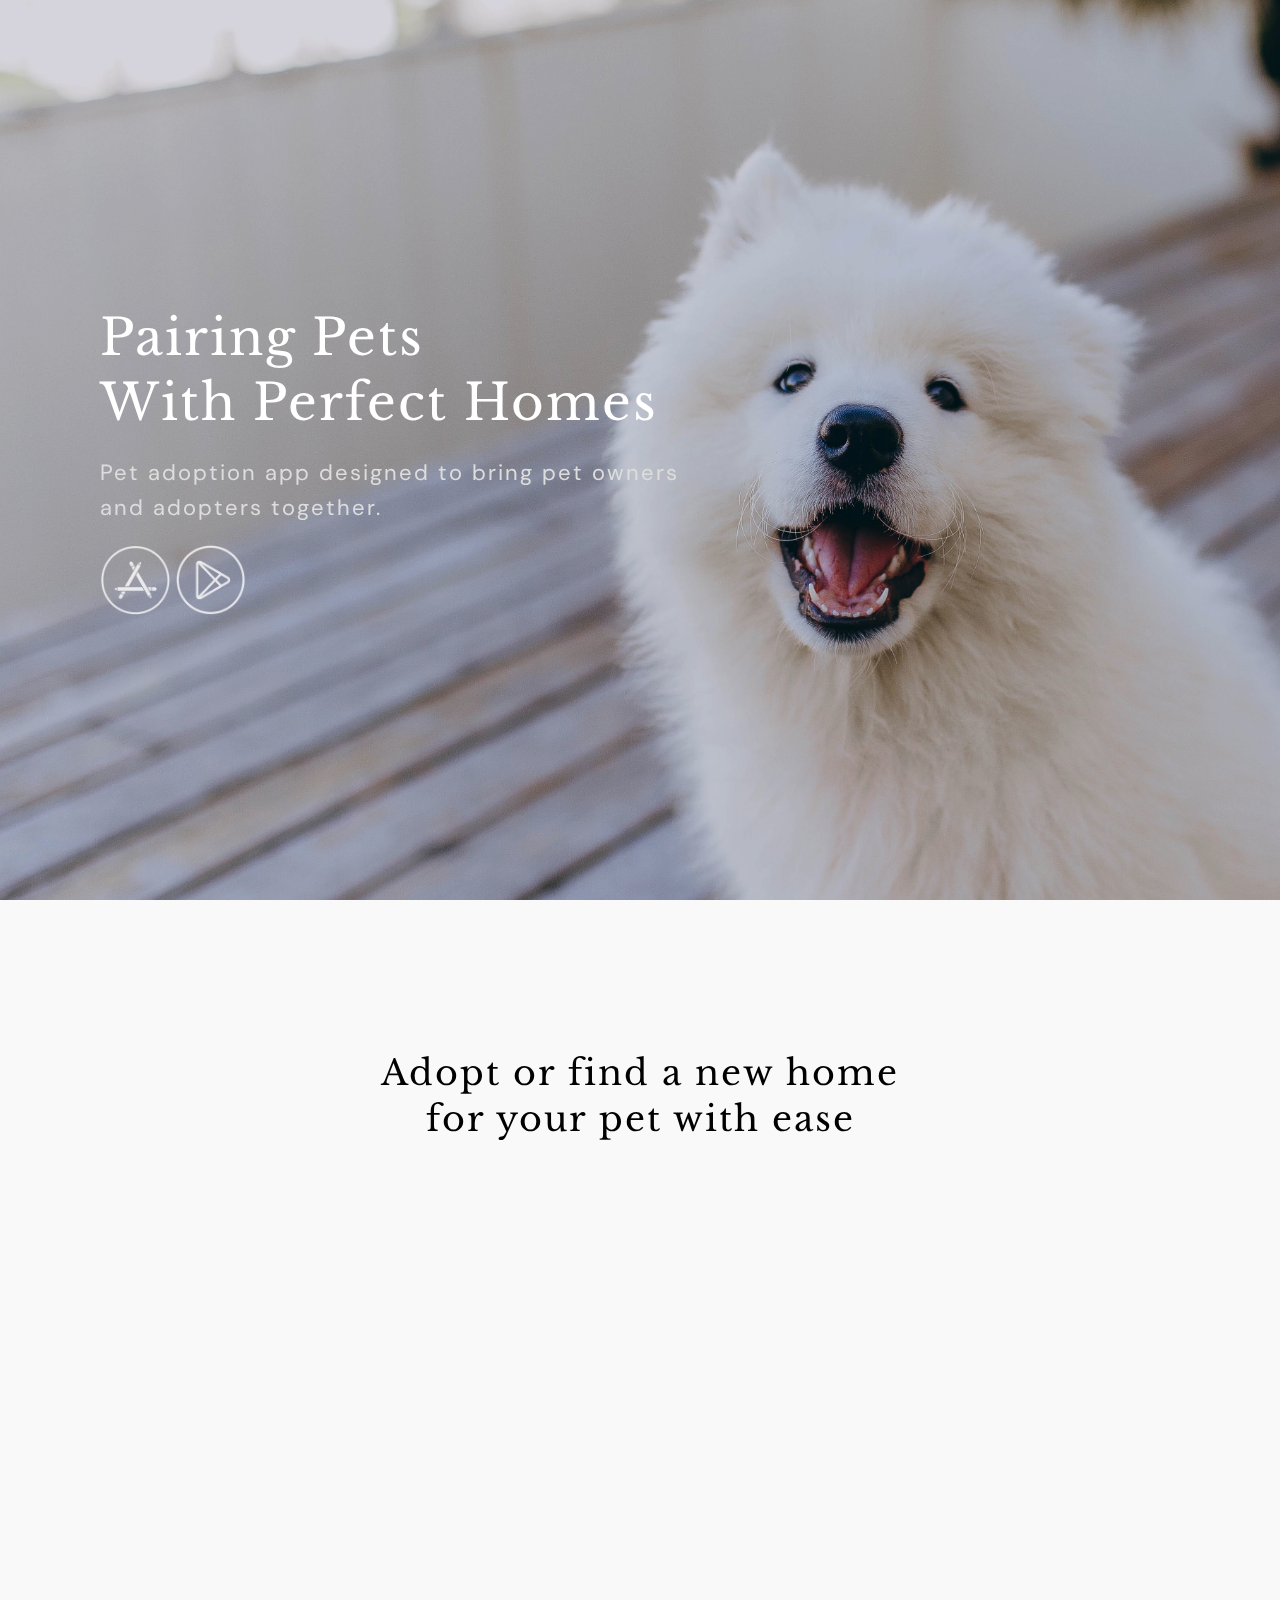
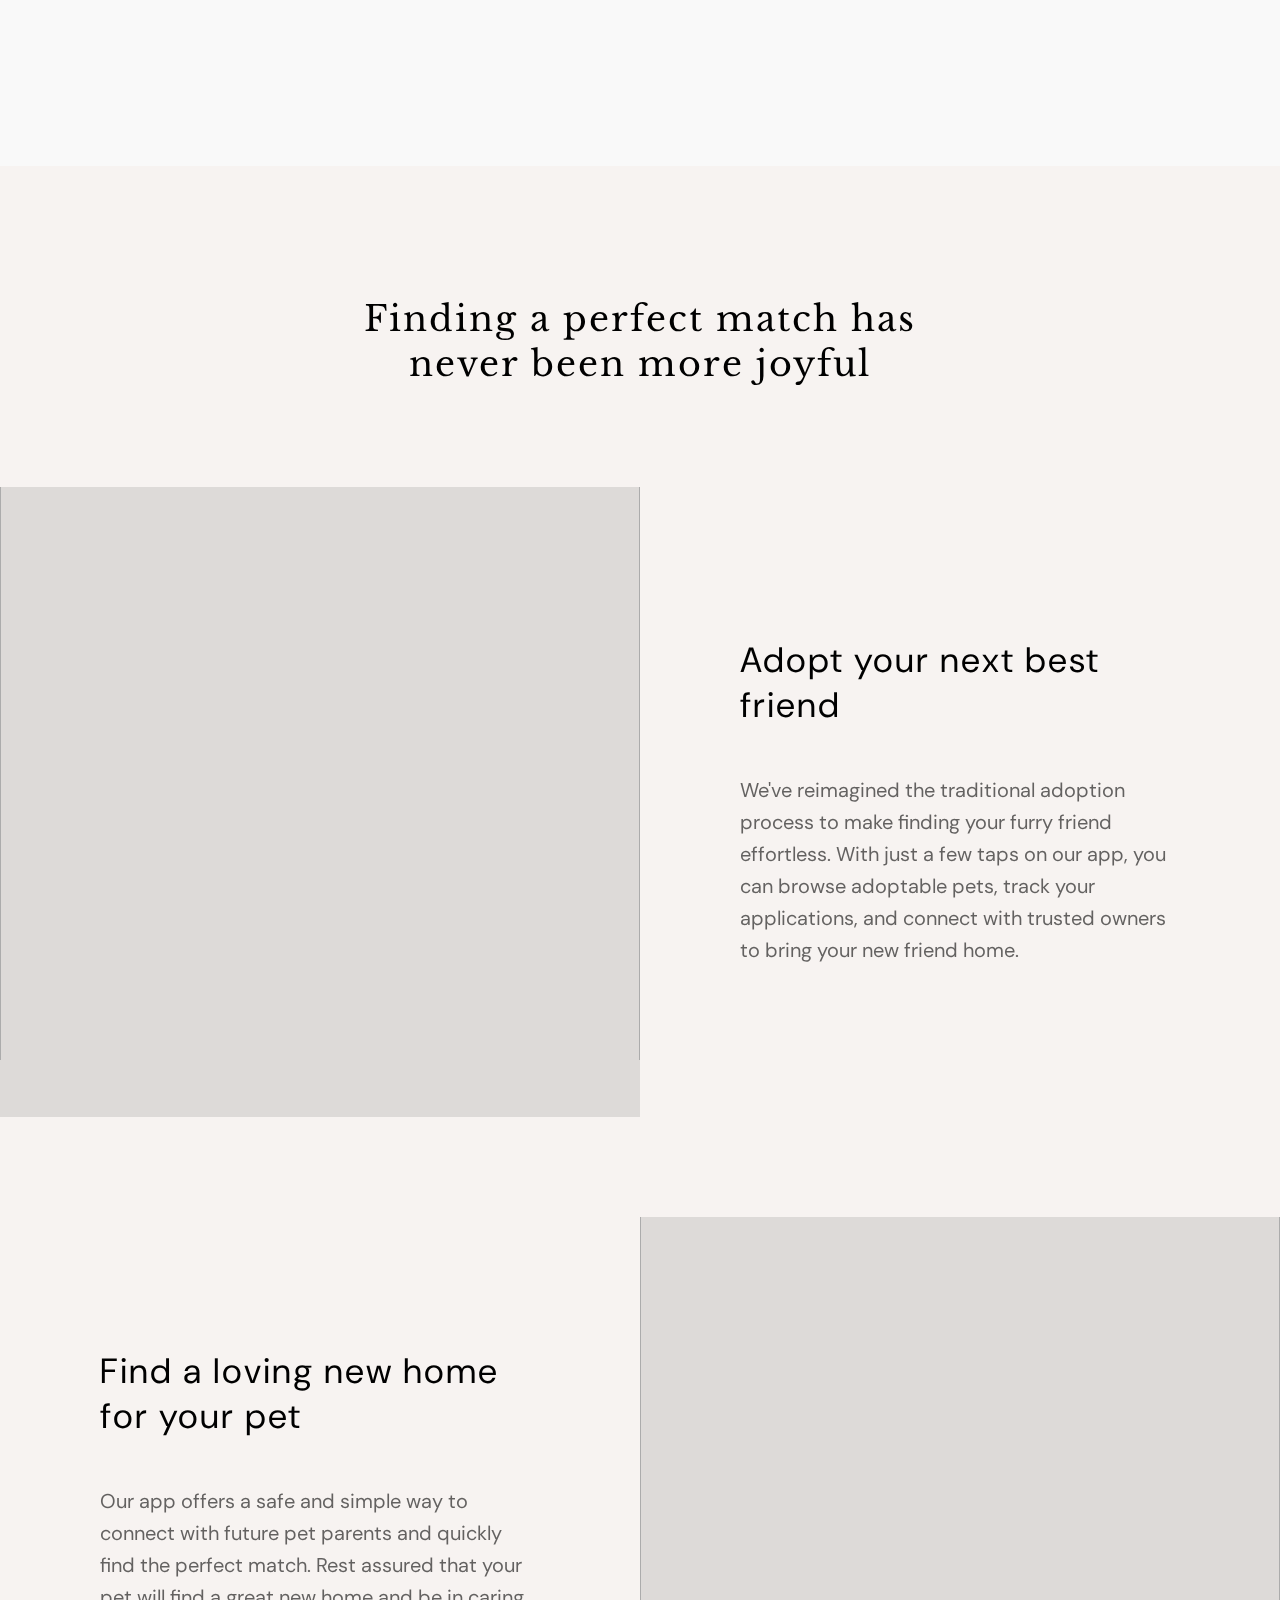
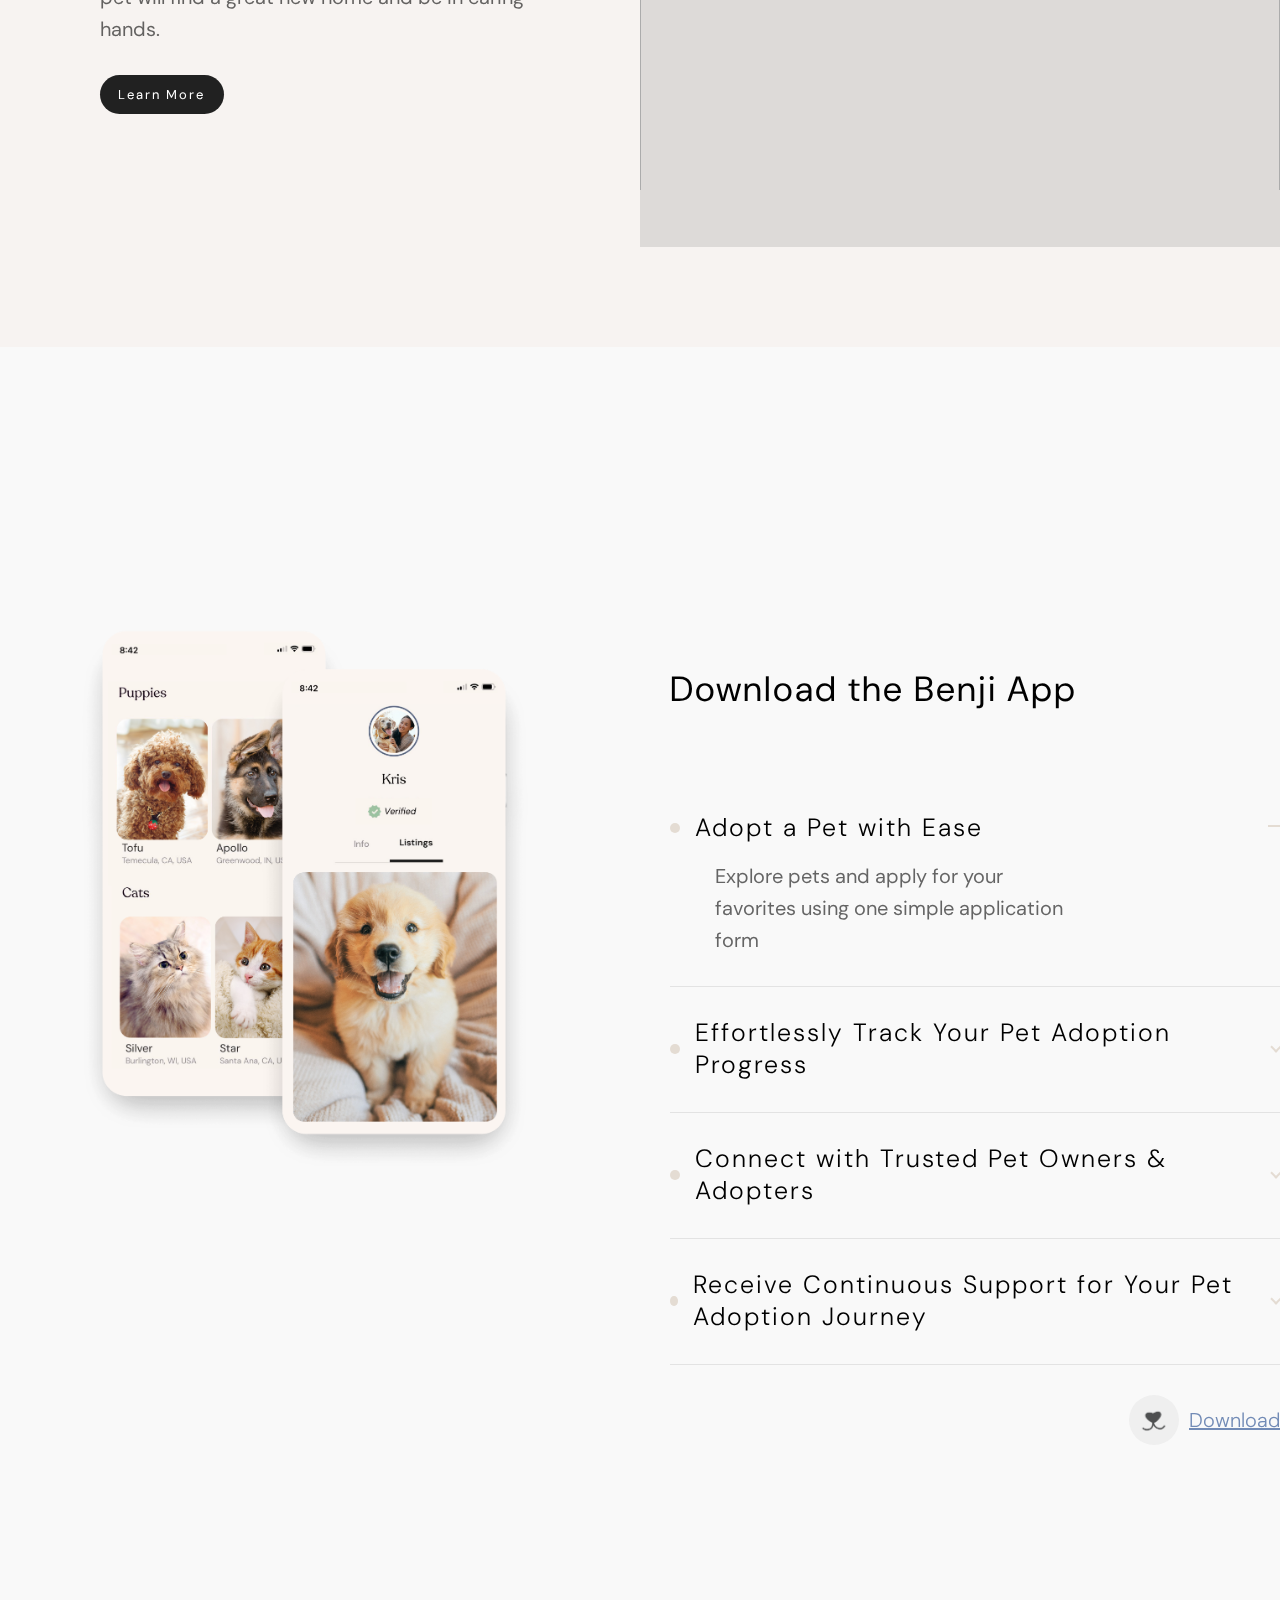
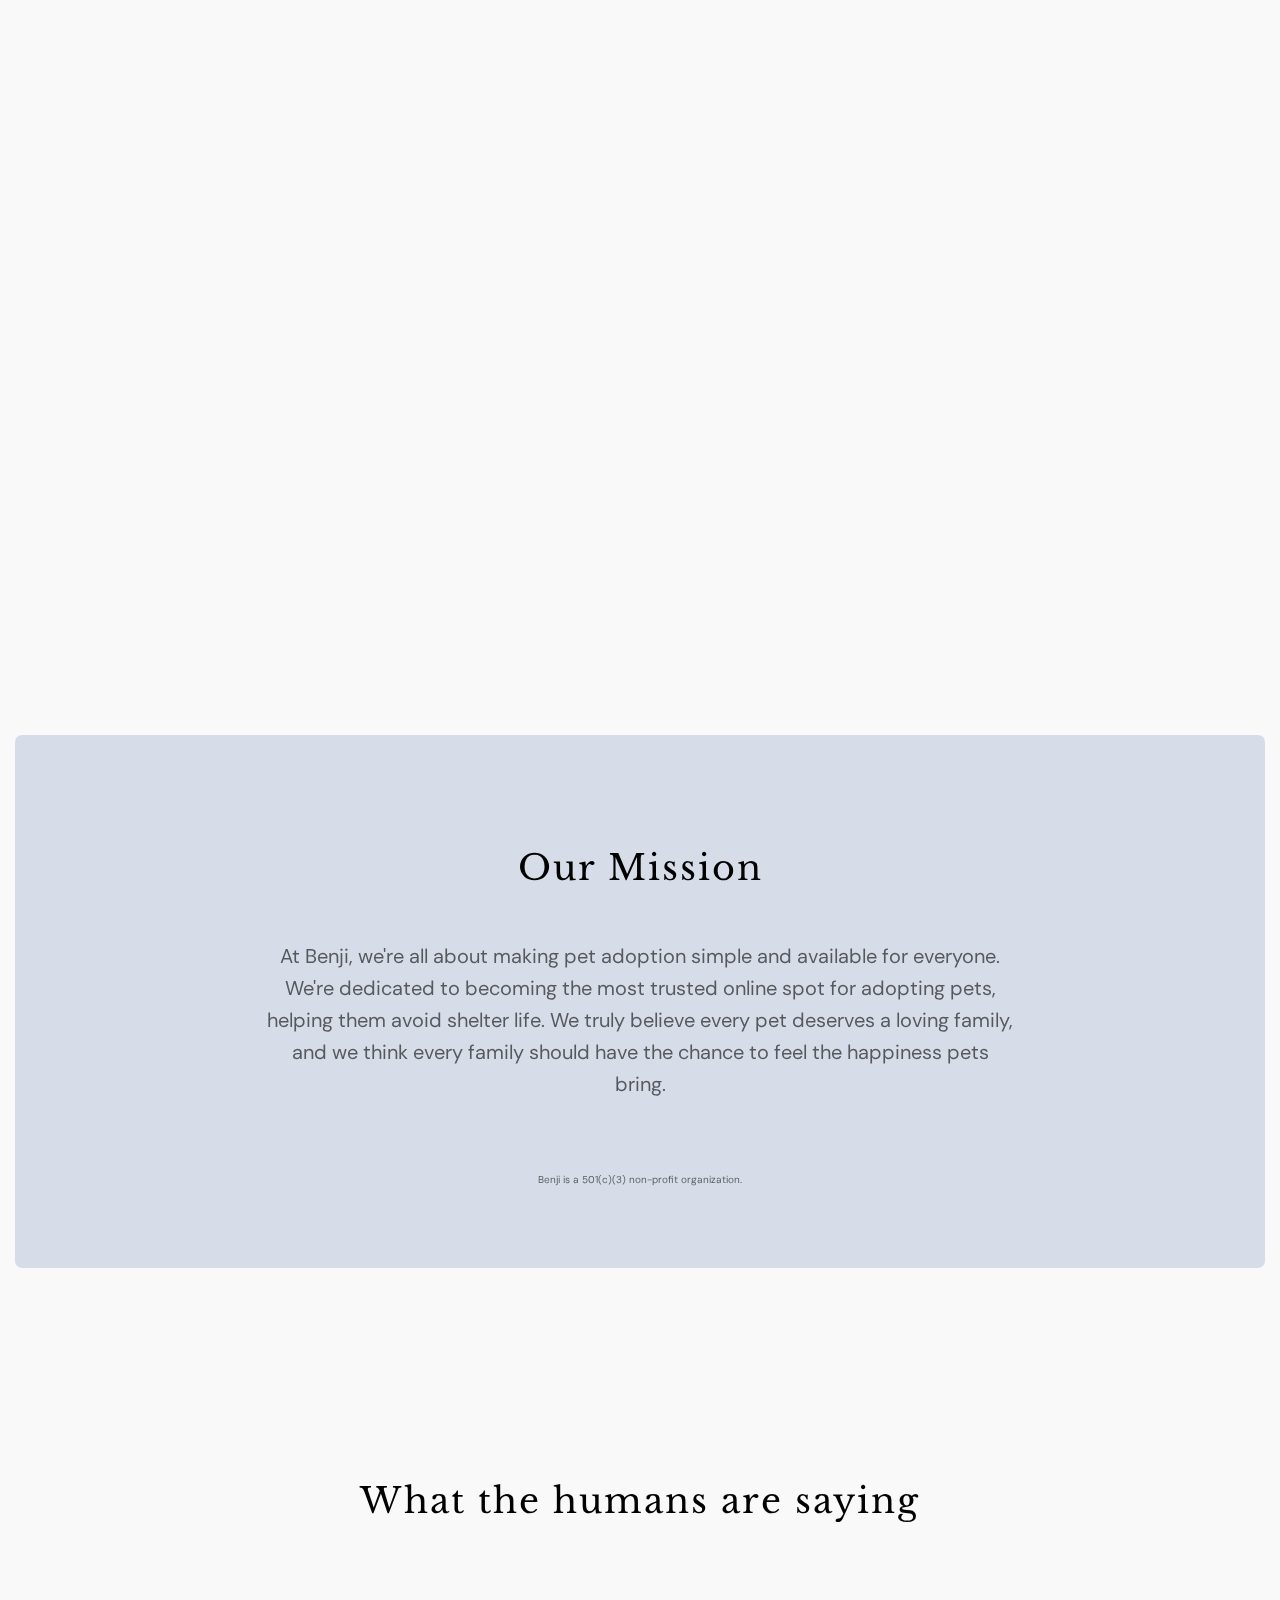
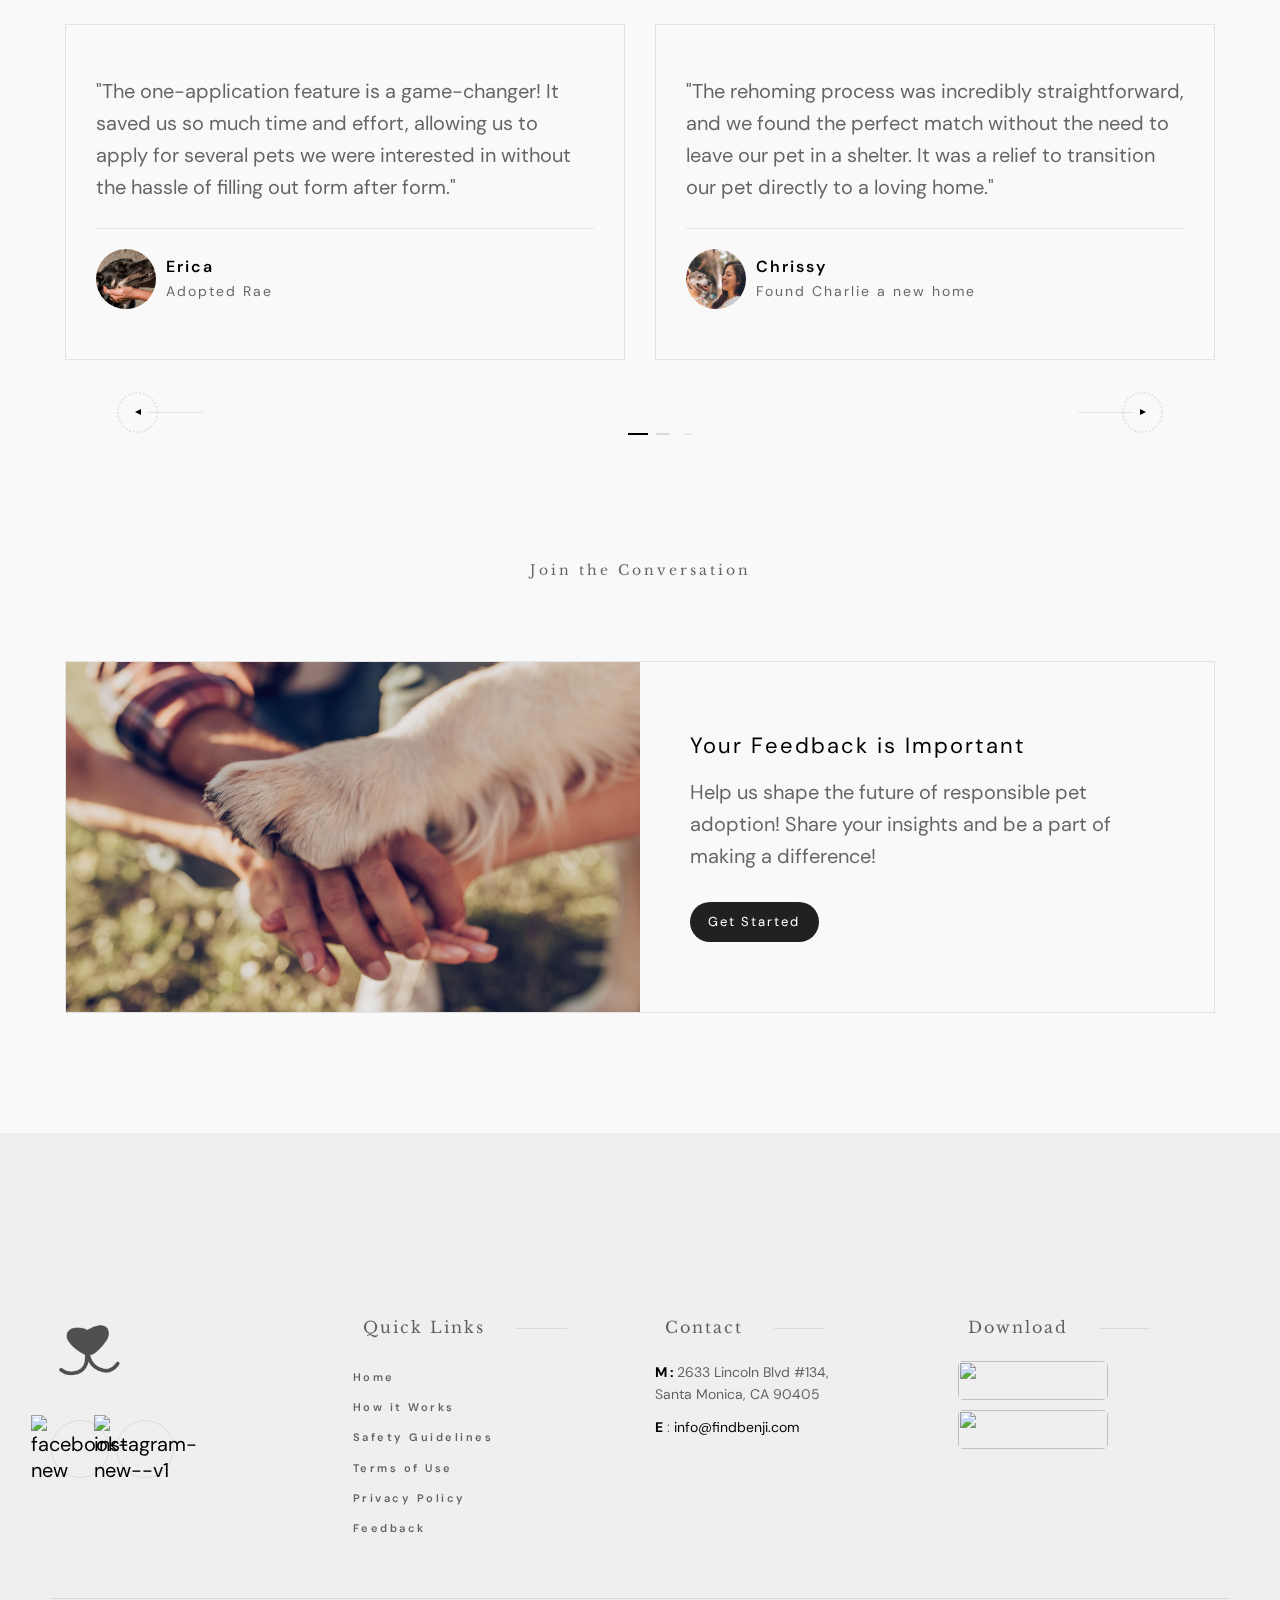
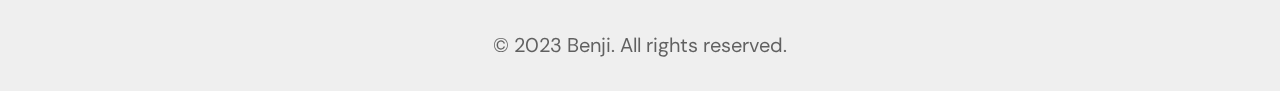
==== index.html @ 8ec39d18 "Update index.html" ====
<!doctype html>
<html class="no-js" lang="">

<head>
    <meta charset="utf-8">
    <meta name="description" content="Benji: Home to home pet adoption! Join our online pet adoption community where you can safely adopt pets directly from their original homes!">
    <meta name="keywords" content="benji, rehome, pets, pet, dog, dogs, cat, cats, puppy, puppies, pet adoption, pet rescue, pet shelter, rehome a pet, pet service, community, findbenji ">
     <meta name="viewport" content="width=device-width, initial-scale=1">
    <title>Benji - Adopt or Rehome Pets</title>
	    <script
  async
  src="https://widgets.givebutter.com/latest.umd.cjs?acct=1Uwmnp9KHJ7soXx0&p=other"
></script>

    <link href="assets/css/plugins.css" rel="stylesheet"/>
    <link rel="stylesheet" href="assets/css/style.css">
    <link rel="preconnect" href="https://fonts.googleapis.com">
    <link rel="preconnect" href="https://fonts.gstatic.com" crossorigin>
    <link href="https://fonts.googleapis.com/css2?family=DM+Sans:ital,opsz,wght@0,9..40,100;0,9..40,200;0,9..40,300;0,9..40,400;0,9..40,500;0,9..40,600;0,9..40,700;1,9..40,100;1,9..40,200;1,9..40,300;1,9..40,400;1,9..40,500;1,9..40,600;1,9..40,700&family=Inter+Tight:ital,wght@0,100;0,200;0,300;0,400;0,500;0,600;1,100;1,200;1,300;1,400;1,500;1,600&family=Libre+Baskerville:ital@0;1&display=swap" rel="stylesheet"> 
</head>

<body class="v-light dsn-ajax">
 <givebutter-widget id="LqBAGg"></givebutter-widget>
<main  class="main-root">

    <!-- ========== Menu ========== -->
    <header id="site_menu_header" class="site-header  dsn-container d-none dsn-hamburger">
        <div class="main-logo">
            <a href="https://www.findbenji.com" data-dsn-text="Benji" class="custom-logo-link main-brand effect-ajax" rel="home"
               aria-current="page">
                <img src="assets/logo.png" class="custom-logo logo-light" alt="Benji"/>
            </a>
        </div>
       
        <div id="navbar_toggle" class="navbar-toggle">
            <div class="toggle-text">
                <a ><div class="text-menu"> </div></a>
            </div>
            <div class="toggle-text">
                <a href="#about"><div class="text-menu" style="padding-left:25px">About</div></a>       
            </div>
            <div class="toggle-text">
                <a href="#services"><div class="text-menu" style="padding-left:25px">How it Works</div></a>       
            </div>
            <div class="toggle-text">
                <a href="https://linktr.ee/benjipetadoption"  target="_blank" rel="noopener noreferrer" ><div class="text-menu" style="padding-left:25px">Get the App</div></a>       
            </div>
        </div>
    
    </header>
    <!-- ========== End Menu ========== -->
    <div id="dsn-scrollbar">
    <!-- ========== Header ========== -->
    <header id="dsn_header" class="dsn-header-animation dsn-full-header v-dark-head">
        <div class="entry-header p-relative over-hidden">
            <div id="hero_image" class="p-absolute dsn-hero-parallax-img over-hidden" data-dsn-ajax="img"
                 data-overlay="1">
                <img src="assets/home.jpg" class="cover-bg-img transform-3d" alt=""/>
            </div>
            <div id="hero_content" class="d-flex p-relative h-100 dsn-hero-parallax-title  align-items-center">
                <div class="content p-relative ">
                    <div class="intro-project w-100 container">
                        <div class="intro-title container ">

                            <div id="hero_title" class="mt-20  ">
                                <h1 class="ah-headline title-h2 is-full-width " style="font-family:Libre Baskerville; ">
                                    <span >Pairing Pets <br>With Perfect Homes</span>
                                    
                                </h1>
                            </div>
                            <p class="title-block mt-20 " style="max-width: 600px;">
                                Pet adoption app designed to
                                bring pet owners and adopters together. 
                             </p>    
				  <a  class="mt-20  "
                             href="https://linktr.ee/benjipetadoption" > <img class="custom-logo logo-dark" src="assets/a.png"
                                  alt="Benji" style="width: 70px;"/></a>
                                  <a  class="mt-20  "
                                  href="https://linktr.ee/benjipetadoption" > <img class="custom-logo logo-dark" src="assets/g.png"
                                       alt="Benji" style="width: 70px;"/></a>
                        </div>
                    </div>
                </div>
            </div>

        </div>
    </header>
    <!-- ========== End Header ========== -->


    <!-- ========== Service ========== -->
    <div class="container section-margin pb-100">
        <div class="section-title d-flex justify-content-center  mb-70">
            <div class="sub-section-title text-center">
               <h2 class="title-h3 dsn-heading-title p-relative title-block-lg d-block    heading-color pt-30 pb-30"  style="font-family:Libre Baskerville;text-transform:none ">
                    Adopt or find a new home <br>for your pet with ease
                </h2>
            </div>
        </div>
        <div class="list-with-number icon-top dsn-icon-theme-color text-center">
            <div class="dsn-service d-grid grid-lg-3 grid-sm-2" data-dsn-iconsize="80px">
    
                <div class="dsn-up service-item p-relative grid-item style-box">
                    <div class="service-item-inner border-style h-100">
                        <div class="dsn-icon">
                        <img width="30" height="30" src="https://img.icons8.com/ios/100/000000/happy--v1.png" alt="happy--v1"/>
                        </div>
                        <div class="service-content p-relative">
                            <h4 class="service_title  title-block">Easy</h4>
                            <div class="service_description mt-10 max-w570 dsn-auto">
                                <p>
                                  Ensuring pet adoption is a hassle-free and enjoyable experience for you
                                </p>
                            </div>
                        </div>
                    </div>
                </div>
    
                <div class="dsn-up service-item p-relative grid-item style-box">
                    <div class="service-item-inner border-style  h-100">
                        <div class="dsn-icon">
                            <img width="30" height="30" src="https://img.icons8.com/ios/100/approval--v1.png" alt="approval--v1"/>
                        </div>
                        <div class="service-content p-relative">
                            <h4 class="service_title  title-block">Safe</h4>
                            <div class="service_description mt-10 max-w570 dsn-auto">
                                <p>                           
                                   Bringing you peace of mind with user verification, because trust is our top concern
                                </p>
                            </div>
                        </div>
                    </div>
                </div>
    
                <div class="dsn-up service-item p-relative grid-item style-box">
                    <div class="service-item-inner border-style  h-100">
                        <div class="dsn-icon" >
                            <img width="30" height="30" src="https://img.icons8.com/ios/100/cat-caregivers.png" alt="cat-caregivers"/>
                        </div>
                        <div class="service-content p-relative">
                            <h4 class="service_title  title-block">Humane</h4>
                            <div class="service_description mt-10 max-w570 dsn-auto">
                                <p>
                                   Making a difference together, one home-to-home adoption at a time
                                </p>
                            </div>    
                        </div>
                    </div>
                </div>    
            </div>
        </div>    
    </div>

    <div class="section-margin background-section " style="background-color: #F7F3F1" id ="about">
            <div class="container">
                <div class="section-title mb-70 text-center pt-100">
                    <div class="sub-section-title ">
                          <h2 class="title-h3 dsn-heading-title p-relative title-block-lg d-block    heading-color pt-30 pb-30"  style="font-family:Libre Baskerville;text-transform:none ">
                            Finding a perfect match has <br> never been more joyful</h2>  
                    </div>             
                </div>
            </div>
            <div class="p-relative dsn-style-list dsn-image-odd box-image-parallax ">
                <div class="root-posts">
                    <div class="dsn-posts dsn-post-type-list">
                        <article
                                class="dsn-item-post grid-item over-hidden p-relative box-hover-image pb-100">
                            <div class="box-content d-flex ">
                                <a class="effect-ajax box-image-link bg-shadow" >
                                    <div class="box-image-bg before-z-index dsn-swiper-parallax-transform"
                                         data-overlay="1">
                                        <img class="cover-bg-img" src="assets/i7.png"
                                             alt=""/>
                                    </div>
                                </a>
                                <div class="post-content dsn-bg p-relative z-index-1 d-flex flex-column">
                                    <div class="post-title-info">
                                        <div class="post-meta max-w750">
                                            <div class=" d-inline-block dsn-category dsn-bg metas mb-10 entry-meta">
                                                <h2 class="title-h3 p-relative body-font heading-color  container ">
                                                    Adopt your next best friend</b>                                                  
                                                </h2>
                                            </div>
                                        </div>                                 
                                        <p class="section_description mt-15 max-w570 ">
                                            <p class="dsn-heading-title d-inline-block p-relative mt-30 container" >
                                                We've reimagined the traditional adoption process to make finding your furry friend effortless. 
						 With just a few taps on our app, you can browse adoptable pets, track your applications, and connect with trusted owners to bring your new friend home.
                                            </p>
                                        </p>
                                    </div>
                              </div>
                            </div>
                        </article>
                        <article
                                class="dsn-item-post grid-item over-hidden p-relative box-hover-image pb-100">
                            <div class="box-content d-flex ">
                                <a class="effect-ajax box-image-link bg-shadow" >
                                    <div class="box-image-bg before-z-index dsn-swiper-parallax-transform"
                                         data-overlay="1">
                                        <img class="cover-bg-img" src="assets/i8.png"
                                             alt=""/>
                                    </div>
                                </a>
                                <div class="post-content dsn-bg p-relative z-index-1 d-flex flex-column">
                                    <div class="post-title-info">
                                        <div class="post-meta max-w750">
                                            <div class="p-relative d-inline-block dsn-category dsn-bg metas mb-10 entry-meta">
                                                <h2 class="title-h3 p-relative body-font heading-color  container ">
                                                    Find a loving new home for your pet</b>
                                                </h2>
                                            </div>
                                        </div>                                     
                                        <p class="section_description mt-15 max-w570 ">
                                            <p class="dsn-heading-title d-inline-block p-relative mt-30 container" >
                                          Our app offers a safe and simple way to connect with future pet parents and quickly find the perfect match. Rest assured that your pet will find a great new home and be in caring hands.
                                            </p>
                                            <div class=" container dsn-normal-btn dsn-icon-heading-color d-flex mt-30" >
                                                <a class="dsn-btn dsn-border border-color-default " style="background-color: #212121;border-radius: 30px"
                                                   data-dsn="parallax" href="https://www.findbenji.com/howitworks"  target="_blank" rel="noopener noreferrer">
                                                    <span class="title-btn p-relative  z-index-1 " style=" color:white" >Learn More</span>
                                                </a>
                                            </div>
                                        </p>
                                      
                                    </div>
                                </div>
                            </div>
                        </article>      
                    </div>
                </div>
            </div>
        </div>


        
        
        <div class="about-section v-light  d-grid grid-md-2 pb-100" data-dsn-gap="30px 60px" id ="services">
            <div class="box-left p-relative  pinned-scroll container pt-100  ">
                <div  >             
                             <img src="assets/phone.png" class="cover-bg-img has-direction" alt="">
             
                </div>
            </div>
            <div class="box-right pt-100 pb-100">
                <h2 class="title-h3 p-relative body-font heading-color pt-100 ">
                    Download the Benji App</b>                                                  
                </h2>
                <div class="dsn-accordion pt-100" role="tablist">
                   
                    <div class="accordion__wrapper">

                        <div class="accordion__item  active">
                            <div class="accordion__question user-no-selection expanded d-flex align-items-center  ">
                                <span class="number background-theme h6"></span>
                                <h4 class="tab-title heading-color" role="tab" data-tab="0" style="font-weight:300">
                                    Adopt a Pet with Ease</h4>
                            </div>
                            <div class="accordion__answer tab-description active " role="tabpanel" data-tab="0">
                                <p>Explore pets and apply for your favorites using one simple application form</p></div>
                        </div>
                        <div class="accordion__item  ">
                            <div class="accordion__question user-no-selection  d-flex align-items-center  ">
                                <span class="number background-theme h6"></span>
                                <h4 class=" tab-title heading-color" role="tab" data-tab="1" style="font-weight:300">Effortlessly Track Your Pet Adoption Progress</h4>
                            </div>
                            <div class="accordion__answer tab-description  " role="tabpanel" data-tab="1">
                                <p>Stay informed with real-time updates on your adoption process</p></div>
                        </div>
                        <div class="accordion__item  ">
                            <div class="accordion__question user-no-selection  d-flex align-items-center  ">
                                <span class="number background-theme h6"></span>
                                <h4 class="tab-title heading-color" role="tab" data-tab="2" style="font-weight:300">Connect with Trusted Pet Owners & Adopters</h4>
                            </div>
                            <div class="accordion__answer tab-description  " role="tabpanel" data-tab="2">
                                <p>Chat with verified community members to gain insights and make informed decisions about the adoption process</p></div>
                        </div>
                        <div class="accordion__item  ">
                            <div class="accordion__question user-no-selection  d-flex align-items-center  ">
                                <span class="number background-theme h6"></span>
                                <h4 class="tab-title heading-color" role="tab" data-tab="3" style="font-weight:300">Receive Continuous Support for Your Pet Adoption Journey</h4>
                            </div>
                            <div class="accordion__answer tab-description  " role="tabpanel" data-tab="3">
                                <p>Access a free pet adoption agreement to ensure a smooth and formal transition</p></div>
                        </div>
                        <div class="dsn-def-btn dsn-icon-heading-color align-self-end justify-self-end ">
                            <a class="dsn-btn dsn-border border-color-default  background-section effect-ajax effect-ajax  move-circle has-icon-left"
                            href="https://linktr.ee/benjipetadoption"  target="_blank" rel="noopener noreferrer"
                               data-dsn="parallax"> <span
                                    class="dsn-icon dsn-bg-before btn-icon-left heading-color z-index-1"><img class="custom-logo logo-dark" src="assets/logo2.png"
                                    alt="Benji" style="padding: 10px;"/></span><span
                                    class="p-relative  z-index-1" style="color:#728bb6!important;font-weight:300; text-decoration-line: underline;">Download</span> </a>
                        </div>
                    </div>
                    
                </div>

            </div>
        </div>
       
       <!-- ========== About Section ========== -->

       <div class="box-under-bottom-img mb-section pt-100">
        <div class="img-box-parallax before-z-index dsn-animate dsn-effect-down h-v-80"
             data-dsn-triggerhook="bottom" data-dsn-grid="move-up" data-overlay="0">
            <img class="has-bigger-scale cover-bg-img has-direction" src='assets/pup.jpeg' alt=''/>
        </div>
        <div class="p-relative content container background-theme box-padding border-rdu text-center" style="background-color: rgba(211,217,230,0.9)">
            <h2 class="title-h3 dsn-heading-title p-relative title-block-lg d-block    heading-color pt-30 pb-30"  style="font-family:Libre Baskerville;text-transform:none ">
                Our Mission</h2> 
            <p class="dsn-heading-title mt-20 max-w750">
        At Benji, we're all about making pet adoption simple and available for everyone. We're dedicated to becoming the most trusted online spot for adopting pets, helping them avoid shelter life. We truly believe every pet deserves a loving family, and we think every family should have the chance to feel the happiness pets bring.
            </p>
<br>
		<div class="text-center">      <givebutter-widget id="j1wExg" style=" display: inline-block;
                vertical-align: middle;" ></givebutter-widget></div>

            <p class="sub-section-title mt-20 max-w750" style="font-size: x-small;">
                Benji is a 501(c)(3) non-profit organization. 
           </p>
 
        </div>
    </div>
    <!-- ========== End About Section ========== -->


        <div class="p-relative container section-margin pt-60 ">
            <div class="section-title d-flex justify-content-center  mb-70 ">
                <div class="sub-section-title text-center">      
                    <h2 class="title-h3 dsn-heading-title p-relative title-block-lg d-block    heading-color pt-30 pb-30"  style="font-family:Libre Baskerville;text-transform:none ">
                        What the humans are saying</h2>
                </div>
            </div>
            <div class="elementor-widget-dsn_testimonial" data-widget_type="dsn_testimonial.default">
                <div class="dsn-testimonials dsn-swiper p-relative has-parallax-image"
                     data-dsn-option='{"spaceBetween":30,"centeredSlides":false,"slidesPerView":2}'>

                    <div class="testimonials-content">
                        <div class="testimonial-inner">
                            <svg version="1.1" xmlns="http://www.w3.org/2000/svg" x="0px" y="0px"
                                 viewBox="0 0 509 396.83"
                                 enable-background="new 0 0 509 396.83" xml:space="preserve">
					        <g>
                            <path fill-rule="evenodd" clip-rule="evenodd"
                                  d="M105.098,396.83c-2.062,0-4.122,0-6.183,0 c0.123-48.731,0.116-97.466,0.493-146.195c0.062-7.844-3.65-8.881-10.09-8.843c-29.772,0.182-59.545,0.047-89.318,0.026 C0,161.382,0,80.947,0,0c81.742,0,163.484,0,245.227,0c0.023,83.874,0.496,167.752-0.071,251.624 c-0.436,64.131-47.354,121.936-109.503,136.974C125.404,391.076,115.279,394.073,105.098,396.83z M127.891,360.509 c6.063-1.545,10.049-2.226,13.799-3.568c42.174-15.098,74.277-58.896,74.735-104.55c0.718-71.273,0.187-142.558,0.454-213.837 c0.03-7.696-2.596-10.07-10.136-10.038c-55.961,0.236-111.927,0.287-167.887-0.042c-8.413-0.049-10.398,3.014-10.363,10.831 c0.254,54.408,0.317,108.815-0.047,163.22c-0.061,8.994,3.321,10.93,11.452,10.803c25.744-0.405,51.505,0.184,77.245-0.329 c8.78-0.174,10.986,2.931,10.911,11.301c-0.363,40.63-0.164,81.264-0.163,121.897C127.891,350.262,127.891,354.325,127.891,360.509 z"/>
                                <path fill-rule="evenodd" clip-rule="evenodd"
                                      d="M368.871,396.83c-2.061,0-4.122,0-6.184,0 c0.057-48.133-0.099-96.267,0.354-144.395c0.081-8.996-3.268-10.854-11.386-10.722c-26.047,0.42-52.108-0.083-78.152,0.299 c-7.577,0.108-10.083-2.194-10.053-9.942c0.294-77.357,0.262-154.713,0.322-232.07C345.353,0,426.929,0,509,0 c0,89.562,0,179.125,0,268.687c-1.256,3.464-2.793,6.854-3.73,10.401c-15.376,58.112-51.126,95.756-109.9,110.431 C386.48,391.735,377.7,394.382,368.871,396.83z M391.554,360.501c5.951-1.528,9.958-2.176,13.686-3.57 c43.103-16.135,74.464-59.44,74.864-105.611c0.616-70.931,0.138-141.869,0.404-212.803c0.03-7.722-2.58-10.037-10.111-10.005 c-55.963,0.24-111.926,0.285-167.889-0.036c-8.406-0.048-10.429,3.048-10.392,10.853c0.245,54.405,0.31,108.813-0.049,163.216 c-0.059,9.03,3.45,10.9,11.528,10.778c25.741-0.39,51.504,0.193,77.245-0.325c8.785-0.178,10.956,2.917,10.878,11.284 c-0.368,40.629-0.167,81.263-0.165,121.897C391.554,350.25,391.554,354.318,391.554,360.501z"/>
					        </g>
				        </svg>
                            <div class="swiper-container">
                                <div class="swiper-wrapper">
                                    <div class="swiper-slide testimonial-inner-item border-style">
                                        <div class="avatar box-img dsn-auto">
                                            <img src='assets/t2.png' class="cover-bg-img" alt=''/>
                                        </div>
                                        <div class="testimonial-item">
                                            <div class="testimonial-content mb-25">
                                                <div class="quote">
                                                    <p class="max-w750 testimonial-content p-large">
                                                        "The one-application feature is a game-changer! It saved us so much time and effort, allowing us to apply for several pets we were interested in without the hassle of filling out form after form."
                                                    </p>
                                                </div>
                                            </div>
                                            <div class="content-inner border-top">
                                                <div class="d-flex align-items-center ">
                                                    <div class="avatar box-img dsn-auto">
                                                        <img src='assets/t2.png'
                                                             class="cover-bg-img" alt=''/>
                                                    </div>
                                                    <div class="label box-text">
                                                        <h4 class="testimonial-name sm-title-block">Erica</h4>
                                                        <h5 class="testimonial-position">Adopted Rae</h5>
                                                    </div>
                                                </div>
                                            </div>
                                        </div>
                                    </div>
                                    <div class="swiper-slide testimonial-inner-item border-style">
                                        <div class="avatar box-img dsn-auto">
                                            <img src='assets/t4.png' class="cover-bg-img" alt=''/>
                                        </div>
                                        <div class="testimonial-item">
                                            <div class="testimonial-content mb-25">
                                                <div class="quote">
                                                    <p class="max-w750 testimonial-content p-large">
                                                        "The rehoming process was incredibly straightforward, and we found the perfect match without the need to leave our pet in a shelter. It was a relief to transition our pet directly to a loving home."                                                
                                                    </p>
                                                </div>
                                            </div>
                                            <div class="content-inner border-top">
                                                <div class="d-flex align-items-center ">
                                                    <div class="avatar box-img dsn-auto">
                                                        <img src='assets/t4.png'
                                                             class="cover-bg-img" alt=''/>
                                                    </div>
                                                    <div class="label box-text">
                                                        <h4 class="testimonial-name sm-title-block">Chrissy</h4>
                                                            <h5 class="testimonial-position">Found Charlie a new home</h5>
                                                    </div>
                                                </div>
                                            </div>
                                        </div>
                                    </div>
                                    <div class="swiper-slide testimonial-inner-item border-style">
                                        <div class="avatar box-img dsn-auto">
                                            <img src='assets/t5.png' class="cover-bg-img" alt=''/>
                                        </div>
                                        <div class="testimonial-item">
                                            <div class="testimonial-content mb-25">
                                                <div class="quote">
                                                    <p class="max-w750 testimonial-content p-large">
                                                        "The free pet adoption agreement was a pleasant surprise. It added an extra layer of confidence to the adoption process, knowing that everything was official and above board."
                                                    </p>
                                                </div>
                                            </div>
                                            <div class="content-inner border-top">
                                                <div class="d-flex align-items-center ">
                                                    <div class="avatar box-img dsn-auto">
                                                        <img src='assets/t5.png'
                                                             class="cover-bg-img" alt=''/>
                                                    </div>
                                                    <div class="label box-text">
                                                        <h4 class="testimonial-name sm-title-block">Brian</h4>
                                                        <h5 class="testimonial-position">Rehomed Finn</h5>
                                                    </div>
                                                </div>
                                            </div>
                                        </div>
                                    </div>
                                    <div class="swiper-slide testimonial-inner-item border-style">
                                        <div class="avatar box-img dsn-auto">
                                            <img src='assets/t3.png' class="cover-bg-img" alt=''/>
                                        </div>
                                        <div class="testimonial-item">
                                            <div class="testimonial-content mb-25">
                                                <div class="quote">
                                                    <p class="max-w750 testimonial-content p-large">
                                                        "Connecting with verified users through the app brought me a great sense of security. It was reassuring to know that every potential adopter was thoroughly checked and reliable."
                                                    </p>
                                                </div>
                                            </div>
                                            <div class="content-inner border-top">
                                                <div class="d-flex align-items-center ">
                                                    <div class="avatar box-img dsn-auto">
                                                        <img src='assets/t3.png'
                                                             class="cover-bg-img" alt=''/>
                                                    </div>
                                                    <div class="label box-text">
                                                        <h4 class="testimonial-name sm-title-block">Andrea</h4>
                                                        <h5 class="testimonial-position">Adopted Penny</h5>
                                                    </div>
                                                </div>
                                            </div>
                                        </div>
                                    </div>
                                </div>
                            </div>
                        </div>
                        <div class="dsn-swiper-paginate  d-flex p-relative w-100 h-100 mt-30 align-items-center container justify-content-between">
                            <div class="swiper-prev">
                                <div class="prev-container">
                                    <div class="container-inner">
                                        <div class="triangle"></div>
                                        <svg class="circle" xmlns="http://www.w3.org/2000/svg" viewBox="0 0 24 24">
                                            <g class="circle-wrap" fill="none" stroke-width="1"
                                               stroke-linejoin="round" stroke-miterlimit="10">
                                                <circle cx="12" cy="12" r="10.5"></circle>
                                            </g>
                                        </svg>
                                    </div>
                                </div>
                            </div>
                            <div class="swiper-pagination  mr-30 ml-30 heading-color" data-dsn-type="bullets"></div>
                            <div class="swiper-next">
                                <div class="next-container">
                                    <div class="container-inner">
                                        <div class="triangle"></div>
                                        <svg class="circle" xmlns="http://www.w3.org/2000/svg" width="24"
                                             height="24" viewBox="0 0 24 24">
                                            <g class="circle-wrap" fill="none" stroke-width="1"
                                               stroke-linejoin="round" stroke-miterlimit="10">
                                                <circle cx="12" cy="12" r="10.5"></circle>
                                            </g>
                                        </svg>
                                    </div>
                                </div>
                            </div>
                        </div>
                    </div>

                </div>
            </div>
        </div>

	            <!-- ========== ========== -->
        <div class="container p-relative section-margin" >
            <div class="section-title mb-70 text-center">
                <div class="sub-section-title ">
                    <p class="description d-inline-block p-relative mb-10" style="font-family:Libre Baskerville;text-transform:none ">
                        Join the Conversation
                    </p>
                
                </div>
            </div>
            <div class="p-relative dsn-style-list box-image-transform"  >
                <div class="root-posts ">
                    <div class="dsn-posts d-grid dsn-post-type-list h-350">
                        <article
                                class="dsn-item-post grid-item over-hidden p-relative box-hover-image border-style p-md-20">
                            <div class="box-content d-flex ">
                                <a class="effect-ajax box-image-link bg-shadow" href="https://www.findbenji.com/feedback"
                                   data-dsn-text="Our Stories">
                                    <div class="box-image-bg before-z-index dsn-swiper-parallax-transform"
                                         data-overlay="1">
                                        <img src="assets/feedback.png" class="cover-bg-img" alt=""/>
                                    </div>
                                </a>
                                <div class="post-content dsn-bg p-relative z-index-1 d-flex flex-column">

                                    <div class="post-title-info">
                            
                                        <h2 class="post-title dsn-bg title-block">
                                            <a class="effect-ajax" href="https://www.findbenji.com/feedback"
                                               data-dsn-text="Our Stories">
                                               Your Feedback is Important
                                            </a>
                                        </h2>
                                    </div>

                                    <div class="post-description-info ">
                                        <p class="section_description mt-15 max-w570 ">
                                            Help us shape the future of responsible pet adoption! Share your insights and be a part of making a difference!
                                        </p>
                                    </div>

                                    <div class="dsn-normal-btn dsn-icon-heading-color d-flex mt-30" >
                                        <a class="dsn-btn dsn-border border-color-default " style="background-color: #212121;border-radius: 30px"
                                           data-dsn="parallax" href="https://www.findbenji.com/feedback" >
                                            <span class="title-btn p-relative  z-index-1 " style=" color:white" >Get Started</span>
                                        </a>
                                    </div>

                                </div>
                            </div>
                        </article>
                    </div>
                </div>
            </div>
        </div>
        <!-- ==========  ========== -->

        <footer id="dsn_footer" class="dsn-footer p-relative   background-section">
                    <svg class="dsn-separator dsn-separator-up  dsn-icon-main-color" width="100%" height="100%"
                         viewBox="0 0 100 10" preserveAspectRatio="none">
                        <path class="path-anim separator__path" data-dsn-to="M 0 0 C 40 0 55 0 100 0 L 0 0 Z"
                              vector-effect="non-scaling-stroke" d="M 0 0 C 40 16 75 10 100 0 L 0 0 Z"></path>
                    </svg>
                    <div class="footer-content p-relative mt-section">         
                        <div class="dsn-container pt-60">
                            <div class="d-grid grid-lg-4 grid-md-2 ">
                                <div class="grid-col-1">
                                    <div class="dsn-logo main-logo">
                                        <div class="main-logo">
                                            <a href="https://findbenji.com" data-dsn-text="Benji"
                                               class="custom-logo-link main-brand effect-ajax " rel="home">
                                                <img class="custom-logo logo-light" src="assets/logo2.png"
                                                     alt="Benji"/>
                                                <img class="custom-logo logo-dark" src="assets/logo2.png"
                                                     alt="Benji"/>
                                            </a>
                                        </div>
                                    </div>
                                    <ul class="dsn-socials box-social mt-20 dsn-icon-heading-color">
                                        <li><a href="https://www.facebook.com/BenjiPetAdoption/" target="_blank" rel="nofollow"
                                               class="init-color move-circle border-color-default" data-dsn="parallax" style="margin-right: 10px;"><span
                                                class="dsn-icon"><img width="30" height="30" src="https://img.icons8.com/ios/50/facebook-new.png" alt="facebook-new"/></span><span></span></a>
                                        </li>                   
                                        <li><a href="https://www.instagram.com/findbenji/?hl=en" target="_blank" rel="nofollow"
                                               class="init-color move-circle border-color-default" data-dsn="parallax"><span
                                                class="dsn-icon"><img width="30" height="30" src="https://img.icons8.com/ios/50/instagram-new--v1.png" alt="instagram-new--v1"/></span><span></span></a>
                                        </li>
                                    </ul>
                                </div>
                                <div class="grid-col-2">
                                    <h4 class="subtitle p-relative line-shape  line-shape-after "><span
                                            class="background-revere ">Quick Links</span>
                                    </h4>
                                    <div class="menu-footer-menu-container">
                                        <ul id="menu-footer-menu" class="menu">
                                            <li class="menu-item">
                                                <a href="https://www.findbenji.com/" class="effect-ajax" >Home</a>
                                            </li>
                                            <li class="menu-item">
                                                <a href="https://www.findbenji.com/howitworks"  target="_blank" rel="noopener noreferrer" class="effect-ajax">How it Works</a>
                                            </li>
                                            <li class="menu-item">
                                                <a href="https://www.findbenji.com/safepetadoption"  target="_blank" rel="noopener noreferrer" class="effect-ajax">Safety Guidelines</a>
                                            </li>
                                            <li class="menu-item">
                                                <a href="https://www.findbenji.com/terms"  target="_blank" rel="noopener noreferrer" class="effect-ajax">Terms of Use</a>
                                            </li>
                                            <li class="menu-item">
                                                <a href="https://www.findbenji.com/privacy"  target="_blank" rel="noopener noreferrer" class="effect-ajax">Privacy Policy</a>
                                            </li>
						 <li class="menu-item">
                                                <a href="https://www.findbenji.com/feedback"  target="_blank" rel="noopener noreferrer" class="effect-ajax">Feedback</a>
                                            </li>
                                        </ul>
                                    </div>
                                </div>
                                <div class="grid-col-3">
                                    <h4 class="subtitle p-relative line-shape  line-shape-after "><span
                                            class="background-revere ">Contact</span>
                                    </h4>    
                                    <div class="col-contact">                                   
                                        <p><strong>M : </strong>2633 Lincoln Blvd #134,<br> Santa Monica, CA 90405</p>
                                        <p class="over-hidden mt-10">
                                            <strong>E</strong> : <a class="link-hover" href="#" data-hover-text="info@findbenji.com">info@findbenji.com</a>
                                        </p>
                                    </div>      
                                </div>
                                <div class="grid-col-4">
                                    <h4 class="subtitle p-relative line-shape  line-shape-after "><span
                                            class="background-revere ">Download</span>
                                    </h4>
                                    <div class="col-address">                               
                                           <li><a href="https://play.google.com/store/apps/details?id=com.benji&hl=en_US&gl=US&pli=1"  target="_blank" rel="noopener noreferrer">
                                              <img src="https://findbenji.s3.us-west-1.amazonaws.com/appphotos/android.png" alt="", style="width:150px; height:39px; border-radius:5px;" >
                                            </a></li> 
                                          <b></b>
                                        <li> <a  href="https://apps.apple.com/us/app/benji-adopt-rehome-pets/id1541873425"  target="_blank" rel="noopener noreferrer" >
                                                <img src="https://findbenji.s3.us-west-1.amazonaws.com/appphotos/ios.png" alt="" , style="width:150px; height:39px; border-radius:5px; margin-top: 10px;"  >
                                              </a>
                                            </li>                          
                                    </div>
                                </div>
                            </div>
                            <div class="footer-bottom mt-60 pt-30 border-top pb-30 text-center">
                                <p class="over-hidden">
                         © 2023 Benji. All rights reserved. 
                               </p>
                            </div>
                        </div>
                    </div>
                </footer>
        </div>
    </div>

</main>


<!-- ========== Line BG ========== -->
<div id="line_head"><span class="container"></span></div>
<script src="assets/js/jquery-3.1.1.min.js"></script>
<script src="assets/js/plugins.min.js"></script>
<script src="assets/js/plugins/dsn-grid.min.js"></script>
<script src="assets/js/custom.js"></script>

</body>


</html>
---- assets/css/plugins.css ----
/*-----------------------------------------------------------------------------------

	Template Name:
	Template URI:
	Description:
	Author: design_grid
	Author URI:
	Version: 1.0

-----------------------------------------------------------------------------------*/

/* ----------------------------------------------------------------
			[ All Css Plugins & Helper Classes File ]
-----------------------------------------------------------------*/

/* == fontawesome == */
@import url("plugins/fontawesome-all.min.css");

/* == Swiper == */
@import url("plugins/swiper.min.css");

/* == animatedheadline == */
@import url("plugins/jquery.animatedheadline.css");

/* == fancybox popup == */
@import url("plugins/fancybox.css");

/* == magnific popup == */
@import url("plugins/fjGallery.css");

/* == Helper Class == */
@import url("global.css");
---- assets/css/style.css ----
@charset "UTF-8";
/*-----------------------------------------------------------

Template Name: BlackDsn - Ajax Portfolio HTML Template
  Template URI: http://theme.dsngrid.com/blackdsn
  Description: BlackDsn Ajax Portfolio Showcase HTML Template
  Author: design_grid
  Author URI: https://themeforest.net/user/design_grid
  Version: 1.0.0

-------------------------------------------------------------*/
/*-----------------------------------------------------------

    1.  Variables
    2.  Mixins
      - Mixins Master
      - Utilities
    3.  Normalize
    4.  Helpers
    5. Typography
      - Copy
	  - Headings
	6. Core
    7. Navigation
      - Links
      - Menus
	  - Next & Previous
    8. Content
      - pages
      - Comments
      - Archives
      - Footer
    9.Forms
      - Button
      - Fields
    10.Blocks
    11.Media
      - captions
    12.Version Light

-------------------------------------------------------------*/
:root, :root .v-light, :root .v-light-head {
  --bg-color: #f9f9f9;
  --assistant-color: #efefef;
  --theme-color: #e4dcd3;
  --theme-color-font: #fff;
  --font-color: #0009;
  --heading-color: #000;
  --border-color: #2828281a;
  --smooth-color: #141414;
  --reverse-color: #141414;
  --reverse-heading-color: #fff;
  --bg-btn: #f6fafd;
  /**
     Elementor color
  */
  --divider-color: var(--border-color);
}

:root .v-dark, :root .v-dark-head {
  --bg-color: #131313;
  --assistant-color: #191919;
  --theme-color: #e4e4dd;
  --font-color: #ddd;
  --heading-color: #fff;
  --border-color: #ffffff1a;
  --smooth-color: #f9f9f9;
  --reverse-color: #f9f9f9;
  --reverse-heading-color: #000;
  --bg-btn: #0a0909;
}
:root .v-dark .background-theme, :root .v-dark.background-theme, :root .v-dark-head .background-theme, :root .v-dark-head.background-theme {
  --font-color: #0009;
  --heading-color: #000;
}

@media only screen and (max-width: 991px) {
  .v-dark-head-mobile {
    --bg-color: #131313;
    --assistant-color: #191919;
    --theme-color: #e4e4dd;
    --font-color: #ddd;
    --heading-color: #fff;
    --border-color: #ffffff1a;
    --smooth-color: #f9f9f9;
    --reverse-color: #f9f9f9;
    --reverse-heading-color: #000;
    --bg-btn: #0a0909;
  }
  .v-dark-head-mobile .background-theme, .v-dark-head-mobile.background-theme {
    --font-color: #0009;
    --heading-color: #000;
  }
}
:root {
  --body-font: "DM Sans";
  --heading-font: "DM Sans", sans-serif;
  --font-code: Menlo, monaco, Consolas, Lucida Console, monospace;
  --font-pre: "Courier 10 Pitch", Courier, monospace;
  --font-size-base: 20px;
  --font-size-h1: 40px;
  --font-size-h2: 35px;
  --font-size-h3: 30px;
  --font-size-h4: 25px;
  --font-size-h5: 22px;
  --font-size-h6: 16px;
  --menu-size: 12px;
  --line-height-base: 1.3;
  --line-height-content: 1.6;
  --font-weight-heading: 400;
  --font-weight-body: 400;
  --smooth-width: 4px;
  --bg-overlay: #000;
  --overlay-blend-mode: unset;
}
:root .dsn-icon-theme-color {
  --theme-color:#728bb6;
}
@media only screen and (min-width: 1400px) {
  :root {
    --dsn-gap-container: 100px;
    --title-heading: 95px;
  }
  :root .container, :root .dsn-left-container, :root .dsn-right-container {
    --dsn-gap-container: 50px;
  }
}
@media only screen and (max-width: 1399px) {
  :root {
    --dsn-gap-container: 50px;
    --title-heading: 85px;
  }
}
@media only screen and (max-width: 1200px) {
  :root {
    --title-heading: 75px;
  }
}
@media only screen and (min-width: 992px) {
  :root {
    --margin-padding: 120px;
    --box-padding: 80px 40px;
  }
}
@media only screen and (max-width: 991px) {
  :root {
    --margin-padding: 80px;
    --box-padding: 60px var(--dsn-gap-container);
    --title-heading: 65px;
  }
}
@media only screen and (min-width: 768px) and (max-width: 991px) {
  :root {
    --dsn-gap-container: 40px;
  }
}
@media only screen and (min-width: 576px) and (max-width: 767px) {
  :root {
    --dsn-gap-container: 25px;
    --title-heading: 47px;
  }
}
@media only screen and (max-width: 575px) {
  :root {
    --dsn-gap-container: 15px;
    --title-heading: 47px;
  }
}

/* -------------------------------------------------------
                   Core
-------------------------------------------------------- */
html {
  font-size: var(--font-size-base);
  scroll-behavior: initial;
}

body {
  background-color: var(--bg-color);
  color: var(--font-color);
  line-height: var(--line-height-base);
  font-family: var(--body-font);
  font-weight: var(--font-weight-body);
  margin: 0;
  text-rendering: optimizeLegibility;
  transition: 100ms;
  transition-property: background-color, color;
  width: 100%;
  min-height: 100%;
}

#dsn_cursor, #dsn_cursor_inner {
  position: fixed;
  top: 0;
  left: 0;
  border-radius: 50%;
  pointer-events: none;
  z-index: 99;
}
body:not(.dsn-cursor-effect) #dsn_cursor, body:not(.dsn-cursor-effect) #dsn_cursor_inner {
  display: none;
}
@media only screen and (max-width: 991px) {
  #dsn_cursor, #dsn_cursor_inner {
    display: none;
  }
}

#dsn_cursor {
  width: 30px;
  height: 30px;
  border: 2px solid var(--theme-color);
}
#dsn_cursor path {
  display: none;
  stroke-dasharray: 400;
  stroke-dashoffset: 400;
  stroke-width: 1;
}

#dsn_cursor_inner {
  width: 7px;
  height: 7px;
  background-color: var(--theme-color);
}

.unique-demos .box-content {
  opacity: 0.015;
}
.unique-demos .box-content .title {
  font-size: 8vw;
}

#dsn_preloader {
  position: fixed;
  width: 100vw;
  max-width: 100%;
  height: 100vh;
  z-index: 98;
  flex-direction: column;
  overflow: hidden;
  left: 0;
}
#dsn_preloader .bg-load {
  z-index: -1;
}
@media only screen and (min-width: 992px) {
  #dsn_preloader {
    --width-loading-circle: 25vw ;
  }
}
@media only screen and (max-width: 991px) {
  #dsn_preloader {
    --width-loading-circle: 50vw ;
  }
}
#dsn_preloader svg.v-middle, #dsn_preloader .loading-circle {
  width: var(--width-loading-circle);
  height: var(--width-loading-circle);
}
#dsn_preloader svg.v-middle path {
  display: block;
  stroke-dasharray: 310px;
  stroke-dashoffset: 310px;
  stroke: url(#linearColors);
  animation: spin 1s infinite linear;
  transform-origin: center;
  width: 100%;
  height: 100%;
  stroke-width: 1.4;
}
#dsn_preloader .loading-circle {
  font-size: 7vw;
  border-radius: 50%;
  border: 1px solid #000;
}
#dsn_preloader .loading-text {
  position: absolute;
  font-size: 22px;
  color: var(--heading-color);
  left: var(--dsn-gap-container);
  bottom: 50px;
}

.dsnload {
  top: 22px;
  left: var(--dsn-gap-container);
}
.dsnload .dsnload__img {
  display: block;
  transform-origin: bottom left;
  animation: moveIn 2s 0s cubic-bezier(0.36, 0, 0.06, 1) alternate infinite;
}
.dsnload .dsnload__img img {
  width: 96px;
}
.dsnload .dsnload__row:nth-child(1) {
  -webkit-clip-path: polygon(-10% 75%, 110% 75%, 110% 110%, -10% 110%);
          clip-path: polygon(-10% 75%, 110% 75%, 110% 110%, -10% 110%);
}
.dsnload .dsnload__row:nth-child(1) .dsnload__img {
  transform: translateY(-0.1em);
}
.dsnload .dsnload__row:nth-child(2) {
  -webkit-clip-path: polygon(-10% 50%, 110% 50%, 110% 75.3%, -10% 75.3%);
          clip-path: polygon(-10% 50%, 110% 50%, 110% 75.3%, -10% 75.3%);
}
.dsnload .dsnload__row:nth-child(2) .dsnload__img {
  transform: translateY(-0.3em) scaleY(1.1);
}
.dsnload .dsnload__row:nth-child(3) {
  -webkit-clip-path: polygon(-10% 25%, 110% 25%, 110% 50.3%, -10% 50.3%);
          clip-path: polygon(-10% 25%, 110% 25%, 110% 50.3%, -10% 50.3%);
}
.dsnload .dsnload__row:nth-child(3) .dsnload__img {
  transform: translateY(-0.5em) scaleY(1.2);
}
.dsnload .dsnload__row:nth-child(4) {
  -webkit-clip-path: polygon(-10% 0%, 110% 0%, 110% 25.3%, -10% 25.3%);
          clip-path: polygon(-10% 0%, 110% 0%, 110% 25.3%, -10% 25.3%);
}
.dsnload .dsnload__row:nth-child(4) .dsnload__img {
  transform: translateY(-0.7em) scaleY(1.3);
}
.dsnload .dsnload__row.dsnload__row--sibling {
  position: absolute;
  top: 0;
  left: 0;
  -webkit-user-select: none;
          user-select: none;
}

@keyframes moveIn {
  50%, 100% {
    transform: translateY(0em);
  }
  0% {
    opacity: 0;
    filter: blur(5px);
  }
  100% {
    opacity: 1;
    filter: blur(0px);
  }
}
@keyframes spin {
  0% {
    transform: rotate(0deg);
  }
  100% {
    transform: rotate(360deg);
  }
}
.day-night {
  position: fixed;
  z-index: 100;
  top: 20px;
  left: 25px;
  width: 30px;
  height: 30px;
  cursor: pointer;
  text-align: center;
}
.day-night svg {
  width: 30px;
  height: 30px;
}
.day-night .title-mode {
  writing-mode: vertical-rl;
  -webkit-text-orientation: mixed;
          text-orientation: mixed;
  margin-top: 10px;
  letter-spacing: 7px;
  background-color: var(--assistant-color);
  width: 40px;
  margin-left: -5px;
  padding-bottom: 10px;
  border-radius: 0 0 15px 15px;
  line-height: 38px;
}
.day-night .title-mode:before {
  content: "";
  position: absolute;
  left: -5px;
  top: -10px;
  height: 50px;
  width: 40px;
  background-color: inherit;
  z-index: -1;
  border-radius: 15px 15px 0 0;
}
@media only screen and (max-width: 991px) {
  .day-night {
    top: 30px;
    left: 200px;
    display: none;
  }
}
@media only screen and (max-width: 767px) {
  .day-night {
    top: 50px;
    left: 150px;
    display: none;
  }
}
.day-night .night,
.day-night .moon {
  position: absolute;
  top: 0;
  right: 0;
  bottom: 0;
  left: 0;
  width: 100%;
  height: 100%;
  pointer-events: none;
  transition: opacity 0.2s;
  border-radius: 100%;
  opacity: 0;
}
.day-night .night svg,
.day-night .moon svg {
  width: 100%;
  height: 100%;
}
.day-night .night {
  border: 1px solid rgba(255, 255, 255, 0.18);
  background-color: #fff;
  opacity: 1;
}
.day-night .night svg {
  fill: #000;
  width: 100%;
  height: 100%;
}
.day-night .moon {
  border: 1px solid rgba(255, 255, 255, 0.18);
  background-color: #000;
  opacity: 0;
}
.day-night .moon svg {
  transform: rotate(270deg);
  fill: #f0f0f0;
}
.v-light .day-night .night {
  opacity: 0;
}
.v-light .day-night .moon {
  opacity: 1;
}

#main_root:before, #main_root:after {
  clear: both;
  min-height: 1px;
  display: block;
}

#page_wrapper {
  position: relative;
  z-index: 1;
}

.elementor-widget-dsn_bg_mask.elementor-element.elementor-absolute, .elementor-widget-dsn_bg_mask.elementor-element.elementor-fixed {
  z-index: 0;
}

.bg-load {
  position: fixed;
  top: 0;
  left: 0;
  width: 100%;
  height: 100%;
  z-index: 99;
}
.bg-load svg {
  fill: var(--dsn-color-icon, var(--theme-color));
  pointer-events: none;
  width: 100%;
  height: 150px;
}
.bg-load svg.dsn-separator-bottom {
  transform: translateY(148px);
}
.bg-load svg.dsn-separator-top {
  transform: translateY(-148px) rotate(180deg);
}

.dsn-heading-title.p-10 {
  padding-top: 5px;
  padding-bottom: 5px;
  letter-spacing: 2px;
}

#line_head {
  position: fixed;
  z-index: -1;
  top: 0;
  left: 0;
  width: 100%;
  height: 100%;
  pointer-events: none;
  opacity: 0.2;
}
#line_head > .container {
  position: relative;
  height: 100%;
  left: 50%;
  transform: translateX(-50%);
  border-left: 1px solid var(--border-color);
  border-right: 1px solid var(--border-color);
}
#line_head > .container:before {
  content: "";
  display: block;
  position: relative;
  width: 1px;
  background-color: var(--border-color);
  height: 100%;
  margin: 0 auto;
}

.dsn-separator:not(.dsn-duration) {
  display: none;
}

.footer-animate.svg-animate .dsn-separator {
  top: 0;
  fill: var(--dsn-color-icon, var(--theme-color));
  position: absolute;
  display: block;
  pointer-events: none;
  width: 100%;
  height: 150px;
  z-index: 10;
  left: 0;
  background-color: transparent;
}
@media only screen and (max-width: 991px) {
  .footer-animate.svg-animate .dsn-separator {
    height: 100px;
  }
}
@media only screen and (max-width: 991px) {
  .footer-animate.svg-animate .dsn-separator {
    height: 80px;
  }
}
@media only screen and (max-width: 400px) {
  .footer-animate.svg-animate .dsn-separator {
    height: 50px;
  }
}

.dsn-separator-up {
  top: -1px;
}

.aspect-ratio-1 .box-image-link {
  overflow: hidden;
  position: relative;
  aspect-ratio: 1/1;
  border-radius: 50%;
}

.clip-path-circle .swiper-slide {
  -webkit-clip-path: circle(44% at 50% 50%);
          clip-path: circle(44% at 50% 50%);
}

.background-overlay {
  height: 100%;
  width: 100%;
  top: 0;
  left: 0;
  position: absolute;
  pointer-events: none;
}

.bg-1 {
  background-image: url("../img/bg-1.png");
  background-position: bottom left;
  background-repeat: no-repeat;
  opacity: 0.3;
}

/*noinspection CssInvalidPropertyValue*/
.experience .exp-number {
  background-image: url("../img/bg-2.svg");
  color: transparent;
  -webkit-text-stroke: 1.5px var(--heading-color);
  -webkit-text-fill-color: transparent;
  -webkit-background-clip: text;
  background-clip: text;
  transform: scale3d(1, 1.2, 1);
  background-position: center;
  background-repeat: no-repeat;
  background-size: cover;
  max-width: 570px;
  font-size: 113px;
  font-weight: 600;
  line-height: 90px;
}

.bg-dots:not(.dsn-btn, .service-item, .service-item-inner), .bg-dots .background-section:not(.dsn-btn, .service-item, .service-item-inner), .bg-dots .background-main:not(.dsn-btn, .service-item, .service-item-inner), .bg-dots .background-theme:not(.dsn-btn, .service-item, .service-item-inner) {
  background-image: url("../img/bg-dot.png");
}

.bg-dots.v-light:not(.dsn-btn, .service-item, .service-item-inner), .bg-dots.v-light .background-section:not(.dsn-btn, .service-item, .service-item-inner), .bg-dots.v-light .background-main:not(.dsn-btn, .service-item, .service-item-inner), .bg-dots.v-light .background-theme:not(.dsn-btn, .service-item, .service-item-inner), .v-light .bg-dots:not(.dsn-btn, .service-item, .service-item-inner), .v-light .bg-dots .background-section:not(.dsn-btn, .service-item, .service-item-inner), .v-light .bg-dots .background-main:not(.dsn-btn, .service-item, .service-item-inner), .v-light .bg-dots .background-theme:not(.dsn-btn, .service-item, .service-item-inner) {
  background-image: url("../img/bg-dot-light.png");
}

.bg-pattern {
  background-image: url("../img/bg-2.svg");
  background-position: center center;
  background-repeat: no-repeat;
  background-size: cover;
  opacity: 0.2;
}

.pt-header {
  padding-top: 160px;
}

.dsn-align-center {
  position: relative;
  min-height: 100vh;
  display: flex;
  align-items: center;
}
.dsn-align-center > * {
  width: 100%;
}

@media only screen and (max-width: 991px) {
  .left-box-image.mb-section, .box-info.mt-section {
    --margin-padding: 0;
  }

  .box-info.p-80 {
    padding: var(--box-padding);
  }
}
@media only screen and (max-width: 767px) {
  .dsn-def-btn.justify-self-end, .dsn-normal-btn.justify-self-end {
    justify-self: inherit;
  }
}
input::placeholder,
textarea::placeholder,
.form-control::placeholder,
.form-box input::placeholder,
.form-box textarea::placeholder {
  color: var(--font-color);
}

input[type=search]::-webkit-search-decoration {
  display: none;
}

fieldset {
  padding: 30px;
}
fieldset form > * {
  margin-bottom: 30px;
}
fieldset form:last-child {
  margin-bottom: 0;
}
fieldset form p {
  margin-top: 0;
}
fieldset form textarea,
fieldset form input {
  margin-bottom: 0;
  padding: 10px;
}

.dsn-no-results .dsn-search .search-form input {
  min-width: 460px;
}

.entry-form label {
  font-weight: 600;
  font-family: var(--heading-font);
  padding-bottom: 10px;
  display: block;
}
.entry-form input,
.entry-form textarea {
  font-family: var(--heading-font);
  font-size: 14px;
  width: 100%;
  border: none;
  border-bottom: 1px solid var(--border-color);
  color: var(--heading-color);
  padding: 10px;
  letter-spacing: 2px;
  background-color: var(--assistant-color);
}
.entry-form input::placeholder,
.entry-form textarea::placeholder {
  color: var(--heading-color);
  font-size: 14px;
  letter-spacing: 2px;
}
.entry-form textarea {
  min-height: 80px;
}

.dsn-def-btn > *, .dsn-def-btn > * .dsn-btn, .dsn-normal-btn > *, .dsn-normal-btn > * .dsn-btn {
  display: flex;
  align-items: center;
}

.dsn-normal-btn > * .dsn-btn {
  justify-content: center;
}

.dsn-btn {

  position: relative;
  text-align: center;
}
.dsn-btn .title-btn, .dsn-btn .dsn-icon {
  z-index: 2;
}
.dsn-btn .icon-circle {
  z-index: 1 !important;
}
.dsn-btn .btn-icon-left {
  margin-right: 10px;
}
.dsn-btn .btn-icon-right {
  margin-left: 10px;
}
.dsn-btn .title-btn {
  position: relative;
  font-size: 13px;
  line-height: 1.2;
  letter-spacing: 2px;
}

.dsn-def-btn {
  --dsn-icon-size: 15px;
}
.dsn-def-btn .dsn-btn, .dsn-def-btn .dsn-icon:before, .dsn-def-btn .dsn-icon i, .dsn-def-btn .dsn-icon svg {
  transition: 0.45s cubic-bezier(0.65, 0, 0.076, 1);
  transition-property: width, padding, margin;
}
.dsn-def-btn .icon-circle {
  display: none;
}
.dsn-def-btn .dsn-icon {
  width: 50px;
  height: 50px;
  line-height: 50px;
  border-radius: 50px;
  z-index: 0;
}
.dsn-def-btn .dsn-icon > * {
  position: relative;
  z-index: 1;
}
.dsn-def-btn .dsn-icon:before {
  content: "";
  position: absolute;
  width: inherit;
  height: inherit;
  border-radius: inherit;
}
.dsn-def-btn .dsn-icon.btn-icon-left:before {
  left: 0;
}
.dsn-def-btn .dsn-icon.btn-icon-right:before {
  right: 0;
}

.dsn-def-btn:not(.dsn-hover-icon) .dsn-btn:hover.has-icon-left {
  padding-right: 50px;
}
.dsn-def-btn:not(.dsn-hover-icon) .dsn-btn:hover.has-icon-left .dsn-icon i, .dsn-def-btn:not(.dsn-hover-icon) .dsn-btn:hover.has-icon-left .dsn-icon svg {
  margin-left: calc(50px / 2);
}
.dsn-def-btn:not(.dsn-hover-icon) .dsn-btn:hover.has-icon-right {
  padding-left: calc(50px / 2);
}
.dsn-def-btn:not(.dsn-hover-icon) .dsn-btn:hover.has-icon-right .dsn-icon i, .dsn-def-btn:not(.dsn-hover-icon) .dsn-btn:hover.has-icon-right .dsn-icon svg {
  margin-right: calc(50px / 2);
}
.dsn-def-btn:not(.dsn-hover-icon) .dsn-btn:hover .dsn-icon:before {
  width: 100%;
}

.dsn-def-btn.dsn-hover-icon .dsn-btn .title-btn {
  position: relative;
  padding-bottom: 5px;
}
.dsn-def-btn.dsn-hover-icon .dsn-btn .title-btn:after {
  position: absolute;
  content: "";
  left: 0;
  bottom: 0;
  width: 100%;
  height: 1px;
  background-color: var(--border-color);

  transform-origin: right;
}
.dsn-def-btn.dsn-hover-icon .dsn-btn .dsn-icon {
  position: absolute;
  margin-bottom: 5px;
}
.dsn-def-btn.dsn-hover-icon .dsn-btn .dsn-icon.btn-icon-left, .dsn-def-btn.dsn-hover-icon .dsn-btn .dsn-icon.btn-icon-left:after {
  left: 0;
}
.dsn-def-btn.dsn-hover-icon .dsn-btn .dsn-icon.btn-icon-right, .dsn-def-btn.dsn-hover-icon .dsn-btn .dsn-icon.btn-icon-right:after {
  right: 0;
}
.dsn-def-btn.dsn-hover-icon .dsn-btn .dsn-icon:after {
  content: "";
  position: absolute;
  width: 7px;
  height: 7px;
  line-height: 7px;
  border-radius: 50px;
  border: 1px solid var(--heading-color);
  top: 50%;
  transform: translateY(-50%);
  z-index: -1;
}
.dsn-def-btn.dsn-hover-icon .dsn-btn .dsn-icon:before {
  transform: scale(0);
}
.dsn-def-btn.dsn-hover-icon .dsn-btn .dsn-icon i, .dsn-def-btn.dsn-hover-icon .dsn-btn .dsn-icon svg {
  opacity: 0;
}
.dsn-def-btn.dsn-hover-icon .dsn-btn .dsn-icon, .dsn-def-btn.dsn-hover-icon .dsn-btn .dsn-icon:before, .dsn-def-btn.dsn-hover-icon .dsn-btn .dsn-icon:after, .dsn-def-btn.dsn-hover-icon .dsn-btn i, .dsn-def-btn.dsn-hover-icon .dsn-btn svg, .dsn-def-btn.dsn-hover-icon .dsn-btn .title-btn, .dsn-def-btn.dsn-hover-icon .dsn-btn .title-btn:after {
  transition: 0.45s cubic-bezier(0.65, 0, 0.076, 1);
}
.dsn-def-btn.dsn-hover-icon .dsn-btn.has-icon-left .title-btn {
  margin-left: 15px;
}
.dsn-def-btn.dsn-hover-icon .dsn-btn.has-icon-right .title-btn {
  margin-right: 15px;
}
.dsn-def-btn.dsn-hover-icon .dsn-btn:hover.has-icon-left .title-btn {
  margin-left: calc(50px + 10px);
}
.dsn-def-btn.dsn-hover-icon .dsn-btn:hover.has-icon-right .title-btn {
  margin-right: calc(50px + 10px);
}
.dsn-def-btn.dsn-hover-icon .dsn-btn:hover .dsn-icon {
  width: 50px;
  height: 50px;
  line-height: 50px;
  border-radius: 50px;
  z-index: 0;
  border: 0;
}
.dsn-def-btn.dsn-hover-icon .dsn-btn:hover .dsn-icon.btn-icon-left:after {
  left: 25px;
}
.dsn-def-btn.dsn-hover-icon .dsn-btn:hover .dsn-icon.btn-icon-right:after {
  right: 25px;
}
.dsn-def-btn.dsn-hover-icon .dsn-btn:hover .dsn-icon:before, .dsn-def-btn.dsn-hover-icon .dsn-btn:hover .dsn-icon i, .dsn-def-btn.dsn-hover-icon .dsn-btn:hover .dsn-icon svg {
  transform: none;
  opacity: 1;
}
.dsn-def-btn.dsn-hover-icon .dsn-btn:hover .title-btn:after {
  transform: scale(0);
}

.dsn-normal-btn .dsn-btn:not(.border-rdu) {
  padding: 12px 18px;
}
.dsn-normal-btn .dsn-btn.border-rdu {
  border-radius: 48px;
  padding: 20px 30px;
}

/*--------------------------------------------------------------
## Links
--------------------------------------------------------------*/
a {
  outline: 0;
  outline-style: none;
}
a:hover, a:active {
  outline: 0;
  text-decoration: none;
}

/*--------------------------------------------------------------
## Menus
--------------------------------------------------------------*/
.site-header {
  position: fixed;
  top: 0;
  width: 100%;
  padding-top: 22px;
  padding-bottom: 22px;
  transition-property: background-color, padding-top, padding-bottom, transform;
  transition-duration: 0.5s;
  z-index: 97;
  display: flex;
  flex-wrap: wrap;
  align-items: center;
  justify-content: space-between;
}
.site-header > .p-relative.dsn-container {
  padding: 0;
  display: flex;
  align-items: center;
}
.site-header .dsn-svg-transition {
  fill: var(--assistant-color);
}
.site-header .bg-load:not(.dsn-svg-transition) {
  opacity: 0;
  visibility: hidden;
  z-index: -1;
}
.site-header .bg-load {
  position: fixed;
  pointer-events: none;
}
.admin-bar .site-header {
  top: 46px;
}
@media screen and (min-width: 783px) {
  .admin-bar .site-header {
    top: 32px;
  }
}
.site-header .main-logo {
  position: relative;
  z-index: 1;
}
.site-header ul.primary-nav {
  display: flex;
  padding-left: 0;
  margin-bottom: 0;
  flex-wrap: wrap;
}
.site-header ul.primary-nav ul {
  position: absolute;
}
@media only screen and (min-width: 992px) {
  .site-header:not(.dsn-hamburger) .main-navigation {
    display: flex;
    flex-basis: auto;
  }
  .site-header:not(.dsn-hamburger) ul.primary-nav li {
    font-family: var(--body-font);
    font-weight: bold;
  }
  .site-header:not(.dsn-hamburger) ul.primary-nav > li {
    font-size: 14px;
    padding-bottom: 10px;
    padding-top: 10px;
  }
  .site-header:not(.dsn-hamburger) ul.primary-nav > li li.has-sub-menu:after {
    content: "";
    position: absolute;
    border: solid var(--theme-color);
    border-width: 0 3px 3px 0;
    display: inline-block;
    padding: 3px;
    transform: translateY(-50%) rotate(45deg);
    margin: 0 0 2px 1px;
    right: 15px;
    top: calc(50% - 3px);
  }
  .site-header:not(.dsn-hamburger) ul.primary-nav > li:not(:first-of-type) {
    margin-left: 30px;
  }
  .site-header:not(.dsn-hamburger) ul.primary-nav > li:last-of-type ul {
    margin-left: -95px;
  }
  .site-header:not(.dsn-hamburger) ul.primary-nav > li ul {
    min-width: 200px;
    padding: 10px 0;
    margin-top: 10px;
    margin-left: -20px;
    background-color: var(--assistant-color);
    transition-property: transform, opacity, visibility;
    transition-duration: 0.8s;
    border-radius: 7px;
    opacity: 0;
    visibility: hidden;
    transform: translateY(35px);
    transition-timing-function: cubic-bezier(0.34, 1.56, 0.64, 1);
  }
  .site-header:not(.dsn-hamburger) ul.primary-nav > li ul li {
    position: relative;
    width: 100%;
    padding: 7px 20px;
    font-size: 13px;
    font-weight: 500;
  }
  .site-header:not(.dsn-hamburger) ul.primary-nav > li ul li:before {
    content: "";
    position: absolute;
    left: 0;
    top: 0;
    height: 0;
    width: 1.5px;
    transition: 0.5s;
    background-color: var(--heading-color);
  }
  .site-header:not(.dsn-hamburger) ul.primary-nav > li ul li:hover:before {
    height: 100%;
  }
  .site-header:not(.dsn-hamburger) ul.primary-nav > li ul ul {
    right: 100%;
    top: -15px;
  }
  .site-header:not(.dsn-hamburger) ul.primary-nav li.has-sub-menu:hover > ul, .site-header:not(.dsn-hamburger) ul.primary-nav li.has-sub-menu:focus > ul {
    opacity: 1;
    transform: none;
    visibility: visible;
  }
  .site-header:not(.dsn-hamburger) .navbar-toggle, .site-header:not(.dsn-hamburger) .bg-load {
    display: none;
  }
  .site-header:not(.dsn-hamburger) .dsn-back {
    display: none;
  }
  .site-header:not(.dsn-hamburger) .menu-cover-title {
    display: none;
  }
}
.site-header.dsn-hamburger .main-navigation {
  position: fixed;
  width: 100%;
  height: 100vh;
  top: 0;
  left: 0;
  padding-right: var(--dsn-gap-container);
  padding-left: var(--dsn-gap-container);
  transform: translateY(-100%);
  opacity: 0;
  visibility: hidden;
  display: flex;
}
@media only screen and (max-width: 991px) {
  .site-header.dsn-hamburger .main-navigation {
    flex-direction: column;
    overflow: auto;
  }
}
.site-header.dsn-hamburger ul.primary-nav {
  position: relative;
  top: 100px;
}
@media only screen and (min-width: 992px) {
  .site-header.dsn-hamburger ul.primary-nav {
    width: 70%;
    padding-right: var(--bs-gutter-x);
  }
}
.site-header.dsn-hamburger ul.primary-nav ul {
  width: 100%;
}
.site-header.dsn-hamburger ul.primary-nav, .site-header.dsn-hamburger ul.primary-nav ul {
  counter-reset: var(--dsn-li-name);
  height: calc(100vh - 100px);
  padding-bottom: 80px;
  padding-left: 0;
  display: flex;
  flex-wrap: nowrap;
  flex-direction: column;
  justify-content: center;
  align-items: flex-start;
  pointer-events: none;
  font-weight: 500;
}
@media only screen and (max-width: 991px) {
  .site-header.dsn-hamburger ul.primary-nav, .site-header.dsn-hamburger ul.primary-nav ul {
    justify-content: start;
  }
}
.site-header.dsn-hamburger ul.primary-nav li, .site-header.dsn-hamburger ul.primary-nav ul li {
  cursor: pointer;
  pointer-events: none;
}
.site-header.dsn-hamburger ul.primary-nav a, .site-header.dsn-hamburger ul.primary-nav ul a {
  color: var(--font-color);
  transform-origin: left top;
  transition: 500ms 0ms;
}
.site-header.dsn-hamburger ul.primary-nav a:hover, .site-header.dsn-hamburger ul.primary-nav ul a:hover {
  transform: skewX(2deg);
  letter-spacing: 2.5px;
}
@media only screen and (min-width: 992px) {
  .site-header.dsn-hamburger ul.primary-nav li a span:before, .site-header.dsn-hamburger ul.primary-nav ul li a span:before {
    counter-increment: var(--dsn-li-name);
    content: counters(var(--dsn-li-name), ".", decimal-leading-zero) ". ";
    font-family: var(--border-color);
    pointer-events: none;
    font-size: 14px;
    opacity: 0.3;
  }
}
.site-header.dsn-hamburger ul.primary-nav li {
  margin: 10px 0;
  width: 100%;
}
.site-header.dsn-hamburger ul.primary-nav a {
  position: relative;
  overflow: hidden;
}
.site-header.dsn-hamburger ul.primary-nav.h2 a {
  line-height: var(--font-size-h2);
}
.site-header.dsn-hamburger ul.primary-nav .h3 a {
  line-height: var(--font-size-h3);
}
.site-header.dsn-hamburger ul {
  left: 0;
  top: 0;
  z-index: -1;
}
.site-header.dsn-hamburger ul > li > a > span, .site-header.dsn-hamburger ul > li > span, .site-header.dsn-hamburger ul .scroll-content > li > a > span, .site-header.dsn-hamburger ul .scroll-content > li > span {
  transform: translateY(10px);
  opacity: 0;
  visibility: hidden;
  transition: 1s cubic-bezier(0.68, -0.55, 0.265, 1.55);
  transition-property: opacity, visibility, transform;
  transform-origin: center top;
  transition-delay: calc(0.1s * var(--dsn-li-index));
}
.site-header.dsn-hamburger ul.open {
  z-index: 9;
}
.site-header.dsn-hamburger ul.open > li > a, .site-header.dsn-hamburger ul.open > li > span, .site-header.dsn-hamburger ul.open .scroll-content > li > a, .site-header.dsn-hamburger ul.open .scroll-content > li > span {
  pointer-events: auto !important;
}
.site-header.dsn-hamburger ul.open > li > a > span, .site-header.dsn-hamburger ul.open > li > span, .site-header.dsn-hamburger ul.open .scroll-content > li > a > span, .site-header.dsn-hamburger ul.open .scroll-content > li > span {
  transform: translateY(0);
  opacity: 1;
  visibility: visible;
}
.site-header.dsn-hamburger #navbar_toggle {
  position: relative;
  display: flex;
  align-items: center;
  z-index: 1;
  cursor: pointer;
}
.site-header.dsn-hamburger #navbar_toggle .toggle-icon {
  --width-icon: 25px;
  margin-right: 10px;
}
.site-header.dsn-hamburger #navbar_toggle .toggle-icon .toggle-line {
  position: relative;
  height: 2px;
  background-color: var(--heading-color);
  width: 25px;
  transition: 0.5s;
}
.site-header.dsn-hamburger #navbar_toggle .toggle-icon .toggle-line:not(:first-child) {
  margin-top: 5px;
}
.site-header.dsn-hamburger #navbar_toggle .toggle-icon .toggle-line:nth-of-type(1), .site-header.dsn-hamburger #navbar_toggle .toggle-icon .toggle-line:nth-of-type(3) {
  transform: scaleX(0.5);
}
.site-header.dsn-hamburger #navbar_toggle .toggle-icon .toggle-line:nth-of-type(2) {
  width: var(--width-icon);
}
.site-header.dsn-hamburger #navbar_toggle .toggle-icon .toggle-line:nth-of-type(1) {
  transform-origin: left;
}
.site-header.dsn-hamburger #navbar_toggle .toggle-icon .toggle-line:nth-of-type(3) {
  transform-origin: right;
}
.site-header.dsn-hamburger #navbar_toggle .toggle-text {
  position: relative;
  --animate-trans: translateY(5px) rotateX(75deg);
  min-width: 43px;
}
.site-header.dsn-hamburger #navbar_toggle .toggle-text .text-open, .site-header.dsn-hamburger #navbar_toggle .toggle-text .text-close {
  position: absolute;
  top: 0;
  left: 0;
}
.site-header.dsn-hamburger #navbar_toggle .toggle-text .text-open .char, .site-header.dsn-hamburger #navbar_toggle .toggle-text .text-close .char {
  opacity: 0;
  visibility: hidden;
  transform: var(--animate-trans);
}
.site-header.dsn-hamburger #navbar_toggle .toggle-text .text-open, .site-header.dsn-hamburger #navbar_toggle .toggle-text .text-close, .site-header.dsn-hamburger #navbar_toggle .toggle-text .text-menu {
  overflow: hidden;
  will-change: transform;
}
.site-header.dsn-hamburger #navbar_toggle .toggle-text .text-open .char, .site-header.dsn-hamburger #navbar_toggle .toggle-text .text-close .char, .site-header.dsn-hamburger #navbar_toggle .toggle-text .text-menu .char {
  will-change: transform;
  transition-property: opacity, visibility, transform;
  transition-duration: 0.5s;
  transition-timing-function: cubic-bezier(0.68, -0.55, 0.265, 1.55);
  transition-delay: calc(30ms * var(--char-index) + 1ms);
}
.site-header.dsn-hamburger #navbar_toggle:hover .toggle-line {
  --trans-icon: scale(0.2, 1.7);
}
.site-header.dsn-hamburger #navbar_toggle:hover .toggle-line:nth-of-type(1), .site-header.dsn-hamburger #navbar_toggle:hover .toggle-line:nth-of-type(2), .site-header.dsn-hamburger #navbar_toggle:hover .toggle-line:nth-of-type(3) {
  transform: var(--trans-icon);
  border-radius: 3px;
}
.site-header.dsn-hamburger #navbar_toggle:hover .toggle-line:nth-of-type(1) {
  transform: var(--trans-icon) translateY(4px);
}
.site-header.dsn-hamburger #navbar_toggle:hover .toggle-line:nth-of-type(3) {
  transform: var(--trans-icon) translateY(-4px);
}
.site-header.dsn-hamburger #navbar_toggle:hover .text-menu .char {
  opacity: 0;
  visibility: hidden;
  transform: var(--animate-trans);
}
.site-header.dsn-hamburger #navbar_toggle:hover:not(.open) .text-open .char, .site-header.dsn-hamburger #navbar_toggle:hover.open .text-close .char {
  opacity: 1;
  visibility: visible;
  transform: none;
}
.site-header.dsn-hamburger .menu-cover-title {
  position: absolute;
  top: 50%;
  font-size: 20vw;
  font-weight: 600;
  line-height: 1.15;
  transform: translateY(-50%) rotateX(75deg);
  opacity: 0;
  padding-left: inherit;
  transition: 0.5s cubic-bezier(0.68, -0.55, 0.265, 1.55);
  transition-property: opacity, transform;
  pointer-events: none;
}
@media only screen and (min-width: 992px) {
  .site-header.dsn-hamburger .menu-cover-title {
    left: -15px;
  }
}
@media only screen and (max-width: 991px) {
  .site-header.dsn-hamburger .menu-cover-title {
    left: 0;
    padding-right: inherit;
    width: 100%;
  }
}
.site-header.dsn-hamburger.dsn-open .menu-cover-title {
  transition-delay: 1s;
  opacity: 0.03;
  transform: translateY(-50%);
}
.site-header.dsn-hamburger.dsn-open .toggle-line:nth-of-type(2) {
  transform: scale(0) !important;
  display: none;
}
.site-header.dsn-hamburger.dsn-open .toggle-line:nth-of-type(1), .site-header.dsn-hamburger.dsn-open .toggle-line:nth-of-type(3) {
  margin-top: 0 !important;
}
.site-header.dsn-hamburger.dsn-open .toggle-line:nth-of-type(1) {
  transform: scale(1) rotate(45deg) !important;
  transform-origin: bottom !important;
}
.site-header.dsn-hamburger.dsn-open .toggle-line:nth-of-type(3) {
  transform: scale(1) rotate(-45deg) !important;
  transform-origin: top !important;
}
.site-header.dsn-hamburger.dsn-open .main-navigation {
  opacity: 1;
  visibility: visible;
  transform: none;
}
@media only screen and (max-width: 991px) {
  .site-header.dsn-hamburger.dsn-open .main-navigation {
    text-align: center;
  }
  .site-header.dsn-hamburger.dsn-open .main-navigation ul {
    width: 100%;
  }
}
@keyframes draw {
  0% {
    stroke-dasharray: 10;
  }
  0% {
    stroke-dasharray: 280;
  }
  100% {
    stroke-dasharray: 10;
  }
}
.site-header.dsn-hamburger .dsn-back {
  /**
      Hover
   */
}
.site-header.dsn-hamburger .dsn-back svg {
  fill: none;
  stroke: var(--border-color);
  stroke-linecap: round;
  stroke-linejoin: round;
  stroke-dasharray: 10;
  stroke-dashoffset: 0;
  stroke-width: 13px;
  width: 22px;
  margin-right: 10px;
}
.site-header.dsn-hamburger .dsn-back > span {
  display: flex;
}
@media only screen and (max-width: 991px) {
  .site-header.dsn-hamburger .dsn-back > span {
    justify-content: center;
  }
}
.site-header.dsn-hamburger .dsn-back span {
  font-size: 15px;
}
.site-header.dsn-hamburger .dsn-back .text-toggle-back {
  position: relative;
}
.site-header.dsn-hamburger .dsn-back .text-toggle-back .text-back {
  position: absolute;
  left: 0;
}
.site-header.dsn-hamburger .dsn-back .text-toggle-back .char {
  margin-right: 5px;
  transform-origin: center top;
  transition: 0.5s cubic-bezier(0.68, -0.55, 0.265, 1.55) calc(50ms * var(--char-index));
}
.site-header.dsn-hamburger .dsn-back:hover svg {
  animation: draw 3s linear alternate infinite;
}
.site-header.dsn-hamburger .dsn-back:hover .text-toggle-back .text-back .char, .site-header.dsn-hamburger .dsn-back .text-toggle-back .text-name .char {
  transform: none;
  opacity: 1;
  visibility: visible;
}
.site-header.dsn-hamburger .dsn-back:hover .text-toggle-back .text-name .char, .site-header.dsn-hamburger .dsn-back .text-toggle-back .text-back .char {
  transform: translateY(10px) rotateX(75deg);
  opacity: 0;
  visibility: hidden;
}
.site-header.dsn-hamburger .container-content {
  display: flex !important;
  position: relative;
  opacity: 0;
  visibility: hidden;
}
.site-header.dsn-hamburger .container-content:after, .site-header.dsn-hamburger .container-content {
  transition: 1s;
}
.site-header.dsn-hamburger .container-content:after {
  content: "";
  position: absolute;
  background-color: var(--border-color);
}
@media only screen and (min-width: 992px) {
  .site-header.dsn-hamburger .container-content:after {
    left: calc(-1 * var(--dsn-gap-container));
    top: 0;
    width: 1px;
    height: 0;
  }
}
@media only screen and (max-width: 991px) {
  .site-header.dsn-hamburger .container-content:after {
    width: 0;
    height: 1px;
  }
}
.site-header.dsn-hamburger .container-content .sm-title-block {
  color: #a56433;
}
.site-header.dsn-hamburger .container-content .nav-social ul li {
  position: relative;
  color: var(--heading-color);
  display: inline-block;
  letter-spacing: 2px;
  font-size: 14px;
  margin-right: 15px;
  padding-right: 5px;
}
.site-header.dsn-hamburger.dsn-open .container-content {
  opacity: 1;
  visibility: visible;
}
@media only screen and (min-width: 992px) {
  .site-header.dsn-hamburger.dsn-open .container-content:after {
    height: 100%;
  }
}
@media only screen and (max-width: 991px) {
  .site-header.dsn-hamburger.dsn-open .container-content:after {
    width: 100%;
    top: calc(-1 * var(--margin-padding) / 2);
  }
}
.site-header.dsn-hamburger.dsn-open .container-content:after, .site-header.dsn-hamburger.dsn-open .container-content {
  transition-delay: 0.7s;
}
.site-header:not(.dsn-hamburger) .container-content {
  display: none;
}
.site-header.nav-bg {
  background-color: var(--bg-color);
  padding-top: 10px;
  padding-bottom: 10px;
}
@media only screen and (max-width: 600px) {
  .site-header.nav-bg {
    top: 0;
  }
}
.site-header.hide-nav:not(.dsn-open) {
  transform: translateY(-100%);
}

.main-brand img, .dsnload__img img {
  width: 80px;
  max-width: 100%;
  height: auto;
}
.v-light #site_menu_header .main-brand .logo-dark, #dsn_footer.v-light .main-brand .logo-dark, .main-brand .logo-dark, .v-light #dsn_footer:not(.v-light, .v-dark) .main-brand .logo-dark, .v-light #site_menu_header .dsnload__img .logo-dark, #dsn_footer.v-light .dsnload__img .logo-dark, .dsnload__img .logo-dark, .v-light #dsn_footer:not(.v-light, .v-dark) .dsnload__img .logo-dark {
  display: block;
}
.v-light #site_menu_header .main-brand .logo-light, #dsn_footer.v-light .main-brand .logo-light, .main-brand .logo-light, .v-light #dsn_footer:not(.v-light, .v-dark) .main-brand .logo-light, .v-light #site_menu_header .dsnload__img .logo-light, #dsn_footer.v-light .dsnload__img .logo-light, .dsnload__img .logo-light, .v-light #dsn_footer:not(.v-light, .v-dark) .dsnload__img .logo-light {
  display: none;
}
.v-dark #site_menu_header .main-brand .logo-dark, #dsn_footer.v-dark .main-brand .logo-dark, .v-dark #dsn_footer:not(.v-light, .v-dark) .main-brand .logo-dark, .v-dark #site_menu_header .dsnload__img .logo-dark, #dsn_footer.v-dark .dsnload__img .logo-dark, .v-dark #dsn_footer:not(.v-light, .v-dark) .dsnload__img .logo-dark {
  display: none;
}
.v-dark #site_menu_header .main-brand .logo-light, #dsn_footer.v-dark .main-brand .logo-light, .v-dark #dsn_footer:not(.v-light, .v-dark) .main-brand .logo-light, .v-dark #site_menu_header .dsnload__img .logo-light, #dsn_footer.v-dark .dsnload__img .logo-light, .v-dark #dsn_footer:not(.v-light, .v-dark) .dsnload__img .logo-light {
  display: block;
}

.social-side {
  position: fixed;
  left: 25px;
  bottom: 50px;
  z-index: 10;
  display: flex;
  mix-blend-mode: exclusion;
}
@media only screen and (max-width: 991px) {
  .social-side {
    display: none;
  }
}
.social-side .icon {
  text-align: center;
  width: 30px;
  line-height: 30px;
  cursor: pointer;
  writing-mode: vertical-rl;
  -webkit-text-orientation: mixed;
          text-orientation: mixed;
  white-space: nowrap;
  letter-spacing: 2px;
  font-weight: 600;
  font-size: 12px;
}
.social-side .icon:before {
  content: "";
  position: relative;
  display: inline-block;
  border-left: 1px solid var(--border-color);
  height: 50px;
  margin-bottom: 10px;
}

.socials {
  text-align: center;
  font-size: 14px;
}
.socials li a {
  position: relative;
  margin-bottom: 10px;
  margin-top: 5px;
  color: var(--heading-color);
}
.socials li a:after, .socials li a span, .socials li a:hover i {
  transition: all 0.3s cubic-bezier(0.55, 0.02, 0.1, 0.9);
}
.socials li a:after {
  content: "";
  position: absolute;
  top: 50%;
  left: 50%;
  width: 4px;
  height: 4px;
  border-radius: 50%;
  background: var(--heading-color);
  opacity: 0;
  transform: translate(-50%, -50%) scale(0.2);
}
.socials li a i {
  transition: all 0.3s cubic-bezier(0.175, 0.885, 0.32, 1.275);
}
.socials li a span {
  position: absolute;
  top: 50%;
  left: 50%;
  color: var(--heading-color);
  font-size: 13px;
  opacity: 0;
  transform-origin: center bottom;
  cursor: pointer;
  transform: translateX(0px) translateY(-50%);
}
.socials li a:hover i {
  transform: scale(0);
}
.socials li a:hover label {
  opacity: 1;
  transform: matrix(1, 0, 0, 1, 12, -8);
  transition: all 0.6s cubic-bezier(0.75, -0.5, 0, 1.75);
}
.socials li a:hover:after {
  opacity: 1;
  transform: translate(-50%, -50%) scale(1);
  transition: all 0.5s cubic-bezier(0.75, -0.5, 0, 1.75);
  transition-delay: 0.2s;
}
.socials li a:hover span {
  opacity: 1;
  transform: translateX(10px) translateY(-50%);
}

.dsn-socials li {
  display: inline-block;
}
.dsn-socials li:not(:last-of-type) {
  margin-right: -10px;
}
.dsn-socials li a {
  position: relative;
  width: 60px;
  height: 60px;
  border-width: 1px;
  border-style: solid;
  border-radius: 50%;
  display: flex;
  align-items: center;
  justify-content: center;
  color: var(--heading-color);
}
.dsn-socials li a a:not(.move-circle) {
  border-color: var(--border-color);
}
.dsn-socials li a .icon-circle {
  z-index: 1;
}
.dsn-socials li a:after, .dsn-socials li a span:not(.dsn-icon) {
  position: absolute;
  top: 50%;
  left: 50%;
  opacity: 0;
  transition: all 0.3s cubic-bezier(0.55, 0.02, 0.1, 0.9);
}
.dsn-socials li a:after {
  content: "";
  width: 4px;
  height: 4px;
  border-radius: 50%;
  background: var(--theme-color);
  transform: translate(-50%, -50%) scale(0.2);
}
.dsn-socials li a span:not(.dsn-icon) {
  color: var(--heading-color);
  font-weight: bold;
  font-size: 13px;
  transform-origin: center bottom;
  cursor: pointer;
}
.dsn-socials li a i {
  transform: scale(1);
  transition: all 0.3s cubic-bezier(0.175, 0.885, 0.32, 1.275);
}
.dsn-socials li a:hover i {
  transform: scale(0);
}
.dsn-socials li a:hover span:not(.dsn-icon) {
  opacity: 1;
  transform: matrix(1, 0, 0, 1, 0, -20);
  transition: all 0.6s cubic-bezier(0.75, -0.5, 0, 1.75);
}
.dsn-socials li a:hover:after {
  opacity: 1;
  transform: translate(-50%, -50%) scale(1);
  transition: all 0.5s cubic-bezier(0.75, -0.5, 0, 1.75);
  transition-delay: 0.2s;
}
@media only screen and (max-width: 991px) {
  .dsn-socials li a {
    width: 50px;
    height: 50px;
  }
  .dsn-socials li:not(:last-of-type) {
    margin-right: 5px;
  }
}
.elementor-align-right .dsn-socials .dsn-icon {
  margin: inherit;
}

/*--------------------------------------------------------------
## Next / Previous
--------------------------------------------------------------*/
.next-project {
  position: relative;
  height: 100vh;
  overflow: hidden;
}
.next-project .bg-container {
  left: 0;
  top: 0;
  width: 100%;
  height: 100%;
}

.type-p-nav {
  border-top: 1px solid var(--border-color);
  padding-top: 50px;
}
.type-p-nav .dsn-pagination {
  flex-wrap: wrap;
}
.type-p-nav .dsn-pagination .page-numbers:not(.next):not(.prev) {
  position: relative;
  margin-right: 15px;
  transition: all 0.45s cubic-bezier(0.08, 0.58, 0.17, 0.94);
  padding: 10px;
  font-size: 20px;
  border: 1px solid var(--border-color);
}
.type-p-nav .dsn-pagination .page-numbers:not(.next):not(.prev).current, .type-p-nav .dsn-pagination .page-numbers:not(.next):not(.prev):hover {
  color: var(--theme-color-font, var(--heading-color));
  background-color: var(--assistant-color);
}
.type-p-nav .dsn-pagination .page-numbers {
  width: 40px;
  height: 40px;
  display: flex;
  align-items: center;
  justify-content: center;
  margin-top: 10px;
}
.type-p-nav .dsn-pagination .next, .type-p-nav .dsn-pagination .prev {
  position: relative;
  text-align: center;
  width: 90px;
}
.type-p-nav .dsn-pagination .next:before, .type-p-nav .dsn-pagination .prev:before {
  content: "";
  display: block;
  position: absolute;
  top: 0;
  left: 0;
  right: 0;
  bottom: 0;
  z-index: -1;
  background: var(--assistant-color);
  transition: all 0.45s cubic-bezier(0.08, 0.58, 0.17, 0.94);
  transform: scale(0.8);
}
.type-p-nav .dsn-pagination .next svg, .type-p-nav .dsn-pagination .prev svg {
  width: 30px;
  position: absolute;
  top: 1px;
  fill: var(--heading-color);
  z-index: 1;
  height: 100%;
  opacity: 1;
  transition: all 0.3s ease-out;
}
.type-p-nav .dsn-pagination .next span, .type-p-nav .dsn-pagination .prev span {
  position: relative;
  z-index: 2;
  font-weight: 400;
  font-size: 12px;
  text-transform: uppercase;
  letter-spacing: 2px;
  color: var(--heading-color);
  transition: all 0.3s ease-out;
}
.type-p-nav .dsn-pagination .next:hover:before, .type-p-nav .dsn-pagination .prev:hover:before {
  transform: scale(0.7);
}
.type-p-nav .dsn-pagination .next:hover svg, .type-p-nav .dsn-pagination .prev:hover svg {
  opacity: 0;
}
.type-p-nav .dsn-pagination .next:hover span, .type-p-nav .dsn-pagination .prev:hover span {
  transform: translateX(0) translateY(2px);
}
.type-p-nav .dsn-pagination .next:hover, .type-p-nav .dsn-pagination .prev:hover {
  background-color: transparent;
}
.type-p-nav .dsn-pagination .next {
  margin-left: 10px;
}
.type-p-nav .dsn-pagination .next svg {
  transform: translateX(20%);
  left: -10%;
}
.type-p-nav .dsn-pagination .next span {
  transform: translateX(20%) translateY(2px);
}
.type-p-nav .dsn-pagination .prev {
  margin-right: 25px;
}
.type-p-nav .dsn-pagination .prev svg {
  transform: translateX(-20%) rotate(180deg);
  right: -10%;
}
.type-p-nav .dsn-pagination .prev span {
  transform: translateX(-20%) translateY(2px);
}

.pagination-pages .post-page-numbers {
  margin: 0 10px;
}
.pagination-pages a {
  color: var(--theme-color);
}

.elementor-widget-dsn_arrow_nav {
  pointer-events: none;
}

.dsn-nav-arrow {
  --dsn-icon-size: 30px;
  pointer-events: none;
}
.dsn-nav-arrow.p-absolute {
  bottom: -80px;
  z-index: 2;
}
.dsn-nav-arrow .dsn-nav-left, .dsn-nav-arrow .dsn-nav-right {
  border-radius: 50%;
  cursor: pointer;
  pointer-events: auto;
}
.dsn-nav-arrow .dsn-nav-left .dsn-icon, .dsn-nav-arrow .dsn-nav-right .dsn-icon {
  width: 60px;
  height: 60px;
  display: flex;
  align-items: center;
  justify-content: center;
}
.dsn-nav-arrow .dsn-nav-left {
  margin-right: 60px;
}
.dsn-nav-arrow .dsn-nav-right .dsn-icon {
  transform: rotate(180deg);
}

.next-container,
.prev-container {
  cursor: pointer;
}
.next-container .triangle,
.prev-container .triangle {
  width: 0;
  height: 0;
  border-top: 3px solid transparent;
  border-bottom: 3px solid transparent;
  transition: all 0.6s cubic-bezier(0.77, 0, 0.175, 1);
}
.next-container.next-container .container-inner:before,
.prev-container.next-container .container-inner:before {
  content: "";
  margin-right: 7px;
}
.next-container.next-container .triangle,
.prev-container.next-container .triangle {
  border-left: 6px solid var(--heading-color);
  margin-right: 19.5px;
}
.next-container.next-container svg,
.prev-container.next-container svg {
  right: 0;
}
.next-container.prev-container .container-inner:after,
.prev-container.prev-container .container-inner:after {
  content: "";
  margin-left: 7px;
}
.next-container.prev-container .triangle,
.prev-container.prev-container .triangle {
  border-right: 6px solid var(--heading-color);
  margin-left: 19.5px;
}
.next-container.prev-container svg,
.prev-container.prev-container svg {
  left: 0;
}
.next-container .container-inner,
.prev-container .container-inner {
  position: relative;
  height: 45px;
  display: flex;
  align-items: center;
}
.next-container .container-inner:after, .next-container .container-inner:before,
.prev-container .container-inner:after,
.prev-container .container-inner:before {
  position: relative;
  width: 55px;
  height: 1px;
  background-color: var(--border-color);
  transition: width 0.6s cubic-bezier(0.77, 0, 0.175, 1), opacity 0.5s cubic-bezier(0.77, 0, 0.175, 1);
  transform-origin: right;
}
.next-container .container-inner svg,
.prev-container .container-inner svg {
  position: absolute;
  width: 45px;
  height: 45px;
}
.next-container .container-inner svg circle,
.prev-container .container-inner svg circle {
  stroke: var(--border-color);
  stroke-dasharray: 1px;
}
.next-container svg circle,
.prev-container svg circle {
  transition: all 0.6s ease-in;
}
.next-container:hover .container-inner:before, .next-container:hover .container-inner:after,
.prev-container:hover .container-inner:before,
.prev-container:hover .container-inner:after {
  width: 15px;
  opacity: 0;
  transition: width 0.6s cubic-bezier(0.77, 0, 0.175, 1), opacity 0.5s cubic-bezier(0.77, 0, 0.175, 1) 0.3s;
}
.next-container:hover .container-inner svg circle,
.prev-container:hover .container-inner svg circle {
  stroke-dashoffset: 95;
}

.swiper-pagination-bullets, .swiper-pagination-fraction, .swiper-pagination-progressbar {
  position: relative;
  --swiper-pagination-color: var(--heading-color);
  --swiper-pagination-bullet-inactive-color: var(--heading-color);
}
@media only screen and (max-width: 575px) {
  .swiper-pagination-bullets, .swiper-pagination-fraction, .swiper-pagination-progressbar {
    display: none;
  }
}

.swiper-pagination-fraction {
  bottom: 0;
  width: auto;
  display: block;
}

.dsn-swiper .swiper-pagination-progressbar {
  position: relative;
  width: 30% !important;
  height: 1px !important;
  background-color: var(--border-color);
  --swiper-pagination-color: var(--theme-color);
}
.dsn-swiper .swiper-pagination-progressbar span {
  transition-property: transform;
}

.dsn-swiper-circle .swiper-pagination-bullet {
  position: relative;
  background-color: transparent;
  --swiper-pagination-bullet-width: 20px;
  --swiper-pagination-bullet-height: 20px;
  height: 20px;
  opacity: 1;
  cursor: pointer;
  transition: all 0.3s ease-in-out;
  z-index: 2;
  margin: 5px;
  bottom: 0 !important;
}
.dsn-swiper-circle .swiper-pagination-bullet:not(.swiper-pagination-bullet-active, .swiper-pagination-bullet-active-prev, .swiper-pagination-bullet-active-next) {
  transform: scale(0.33);
}
.dsn-swiper-circle .swiper-pagination-bullet::before, .dsn-swiper-circle .swiper-pagination-bullet::after {
  content: "";
  position: absolute;
  width: 100%;
  height: 100%;
  border-radius: 50%;
  transition: all 0.3s ease-in-out;
}
.dsn-swiper-circle .swiper-pagination-bullet::before {
  background-color: var(--theme-color);
  transform: scale(0.7);
  translate: 1px 1px;
}
.dsn-swiper-circle .swiper-pagination-bullet::after {
  border: 1.5px solid var(--theme-color);
  transform: scale(0.7);
}
.dsn-swiper-circle .swiper-pagination-bullet.swiper-pagination-bullet-active::before {
  transform: scale(0.4);
}
.dsn-swiper-circle .swiper-pagination-bullet.swiper-pagination-bullet-active::after {
  transform: scale(1);
}

.dsn-swiper .swiper-container-vertical {
  height: 70vh;
}

.swiper-pagination-bullet {
  width: 20px;
  height: 2px;
  border-radius: 0;
  margin-right: 5px;
  cursor: pointer;
  background: var(--heading-color);
  transition: transform 0.3s ease-in-out;
}

.swiper-pagination-bullets.swiper-pagination-horizontal {
  width: auto;
  bottom: 0;
}

.swiper-pagination-fraction {
  width: auto !important;
  position: relative !important;
  bottom: auto !important;
}

.dsn-swiper-paginate {
  align-items: end;
}

.e-container > .elementor-element.elementor-absolute.elementor-widget-dsn_arrow_nav.container, .elementor-widget-wrap > .elementor-element.elementor-absolute.elementor-widget-dsn_arrow_nav.container {
  left: 0;
  right: 0;
}

/*--------------------------------------------------------------
## Header
--------------------------------------------------------------*/
/* -------------------------------------------------------
                   Header
-------------------------------------------------------- */
.link-project {
  right: 60px;
  bottom: 60px;
  z-index: 15;
  width: 120px;
  height: 120px;
  border-radius: 50%;
  text-align: center;
  line-height: 120px;
  font-size: 13px;
  letter-spacing: 1px;
}
.link-project svg {
  width: 20px;
  height: 20px;
  display: inline-block;
  vertical-align: middle;
  fill: currentColor;
  overflow: hidden;
}
@media only screen and (max-width: 767px) {
  .link-project {
    display: none;
  }
}

#dsn_header {
  position: relative;
  overflow: hidden;
  --margin-padding: 80px;
}
#dsn_header:not(.header-normal, .header-padding, .dsn-full-header) {
  min-height: 100vh;
}
#dsn_header:not(.header-normal, .header-padding, .dsn-full-header) #hero_content {
  padding-top: 80px;
  padding-bottom: 80px;
}
@media only screen and (min-width: 768px) {
  #dsn_header:not(.header-normal, .header-padding, .dsn-full-header) .entry-header, #dsn_header:not(.header-normal, .header-padding, .dsn-full-header) #hero_content {
    min-height: calc(100vh - (var(--margin-padding) * 2));
  }
}
@media only screen and (max-width: 767px) {
  #dsn_header:not(.header-normal, .header-padding, .dsn-full-header) {
    padding: 0;
  }
  #dsn_header:not(.header-normal, .header-padding, .dsn-full-header) .entry-header, #dsn_header:not(.header-normal, .header-padding, .dsn-full-header) #hero_content {
    min-height: 100vh;
  }
}
#dsn_header.show-box-shadow:not(.header-normal) .entry-header:after {
  content: "";
  position: absolute;
  width: 100%;
}
#dsn_header:not(.header-normal):before {
  content: "";
  position: absolute;
  width: 100%;
  left: 0;
  top: 50%;
  height: 50%;
  background-color: var(--assistant-color);
}
#dsn_header .entry-header:after {
  left: 0;
  bottom: 0;
  box-shadow: 1px 0 31px 45px var(--assistant-color);
  z-index: 1;
}
#dsn_header.header-padding:not(.header-normal) .entry-header {
  padding: 120px 0;
}
@media only screen and (min-width: 992px) {
  #dsn_header.right-img #hero_image, #dsn_header.right-img #hero_content, #dsn_header.left-img #hero_image, #dsn_header.left-img #hero_content {
    width: 50%;
  }
  #dsn_header.right-img.right-img #hero_image, #dsn_header.left-img.right-img #hero_image {
    left: 50%;
  }
  #dsn_header.right-img.right-img #hero_content, #dsn_header.left-img.right-img #hero_content {
    margin-left: 0;
  }
  #dsn_header.right-img.left-img #hero_content, #dsn_header.left-img.left-img #hero_content {
    margin-right: 0;
    margin-left: auto;
  }
}
#dsn_header #hero_image {
  top: 0;
  width: 100%;
  height: 100%;
}
#dsn_header #hero_content {
  z-index: 2;
}
#dsn_header.header-normal {
  padding-top: 180px;
}
@media only screen and (min-width: 768px) {
  #dsn_header.header-normal .title:not(.title-org) {
    --title-heading: 60px;
  }
}
#dsn_header.dsn-full-header {
  padding: 0;
}
#dsn_header.dsn-full-header .entry-header, #dsn_header.dsn-full-header #hero_content {
  min-height: 100vh;
}
#dsn_header.dsn-full-header #hero_content {
  padding-top: var(--margin-padding);
  padding-bottom: var(--margin-padding);
}

.dsn-scroll-bottom {
  position: absolute;
  right: 20px;
  bottom: 50px;
  z-index: 1;
  width: -webkit-fit-content;
  width: fit-content;
  min-width: 13px;
  font-size: 10px;
  letter-spacing: 5px;
  cursor: pointer;
}
.dsn-scroll-bottom:before, .dsn-scroll-bottom:after {
  content: "";
  display: block;
  width: 1px;
  height: 40px;
  left: 50%;
  margin-bottom: 10px;
}
.dsn-scroll-bottom:before {
  position: relative;
  background-color: var(--bg-color);
}
.dsn-scroll-bottom:after {
  position: absolute;
  top: 0;
  background-color: var(--theme-color);
  transform: scale(0);
  transform-origin: top;
  animation: scroll-down 2.5s cubic-bezier(0.19, 1, 0.22, 1) infinite;
}
.dsn-scroll-bottom .text {
  writing-mode: vertical-lr;
}

@keyframes scroll-down {
  0% {
    transform: scale(0);
    transform-origin: top;
  }
  50% {
    transform: scale(1);
    transform-origin: top;
  }
  51% {
    transform: scale(1);
    transform-origin: bottom;
  }
  100% {
    transform: scale(0);
    transform-origin: bottom;
  }
}
#dsn_header .footer-head .dsn-list {
  --dsn-width-item: 3;
  --dsn-col-item: 25px;
  --dsn-row-item: 15px;
}
#dsn_header .footer-head .dsn-list .grid-item {
  padding-left: 20px;
  border-left: 2px solid var(--border-color);
}
@media only screen and (min-width: 768px) {
  #dsn_header .footer-head .grid-1-half {
    grid-template-columns: auto 35%;
  }
}
@media only screen and (max-width: 767px) {
  #dsn_header .footer-head .dsn-list {
    display: none;
  }
  #dsn_header .footer-head .grid-1-half {
    justify-content: start;
  }
}

@media only screen and (min-width: 992px) {
  .header-personal .title .p-10 {
    font-size: 90px;
    line-height: 90px;
    letter-spacing: 2.5px;
  }
}
@media only screen and (max-width: 991px) {
  .header-personal .title .p-10 {
    font-size: 50px;
    line-height: 50px;
    letter-spacing: 2px;
  }
}
.header-personal .dsn-socials {
  position: absolute;
  right: 20px;
  bottom: 20px;
  --dsn-icon-size: 14px;
  z-index: 2;
}
.header-personal .box-content {
  position: relative;
  z-index: 1;
}
@media only screen and (min-width: 768px) {
  .header-personal .box-content .title span:last-child {
    margin-left: -140px;
  }
}

/* -------------------------------------------------------

-------------------------------------------------------- */
/*--------------------------------------------------------------
## pages
--------------------------------------------------------------*/
/* -------------------------------------------------------
                   09 - Slider
-------------------------------------------------------- */
.main-slider {
  /**
    Animation
   */
}
.main-slider {
  height: 100vh;
}
.main-slider, .main-slider .content-slider {
  position: relative;
  width: 100%;
}
.main-slider .bg-container, .main-slider .content-slider .bg-container {
  opacity: 0;
}
.box-shadow-head .main-slider .content-slider:after {
  content: "";
  position: absolute;
  width: 100%;
  left: 0;
  bottom: 0;
  box-shadow: 1px 0 31px 45px var(--assistant-color);
  z-index: 1;
}
.main-slider .bg-three-js .swiper-container {
  opacity: 0;
}
.main-slider .bg-three-js.bg-container:after, .main-slider .bg-three-js:before {
  z-index: 11;
  pointer-events: none;
}
.main-slider .bg-three-js canvas {
  position: absolute;
  top: 0;
  left: 0;
  z-index: 10;
  pointer-events: none;
}
.dsn-slider-width-circle .main-slider {
  overflow: hidden;
}
@media only screen and (min-width: 992px) {
  .dsn-slider-width-circle .main-slider:after {
    content: "";
    position: absolute;
    width: 70vw;
    height: 70vw;
    border: 2px solid var(--border-color);
    border-radius: 50%;
    left: 50%;
    top: 50%;
    transform: translate(-50%, -50%);
    z-index: 11;
    pointer-events: none;
    opacity: 0.25;
    max-width: calc(1200px + var(--dsn-gap-container));
    max-height: calc(1200px + var(--dsn-gap-container));
  }
}
@media only screen and (min-width: 768px) {
  .dsn-section-padding .main-slider {
    padding: 90px var(--dsn-gap-container);
  }
}
.dsn-section-padding .main-slider:before {
  content: "";
  position: absolute;
  left: 0;
  top: 50%;
  height: 50%;
  width: 100%;
  background-color: var(--assistant-color);
}
@media only screen and (min-width: 992px) {
  .half-right .main-slider .bg-container, .half-right .main-slider .dsn-slider-content, .half-left .main-slider .bg-container, .half-left .main-slider .dsn-slider-content {
    width: 50%;
  }
  .half-right.dsn-section-padding .main-slider .dsn-slider-content {
    padding-left: 0;
  }
  .half-left.dsn-section-padding .main-slider .dsn-slider-content {
    padding-right: 0;
  }
  .half-right .main-slider .bg-container {
    right: 0;
  }
  .half-left .main-slider .dsn-slider-content {
    left: 50%;
  }
}
.main-slider .dsn-slider-content {
  position: relative;
  pointer-events: none;
  padding-top: 80px;
  padding-bottom: 80px;
  width: 100%;
  height: 100%;
  z-index: 2;
}
@media only screen and (max-width: 767px) {
  .main-slider .dsn-slider-content {
    align-items: center;
  }
}
.main-slider .dsn-slider-content .swiper-animate-head {
  transition: 0.5s;
}
.main-slider .dsn-slider-content .slide-content.dsn-active {
  z-index: 1;
  pointer-events: auto;
}
.main-slider .dsn-slider-content .slide-content:not(.dsn-active) {
  z-index: 0;
  pointer-events: none;
}
.main-slider .dsn-slider-content .slide-content:not(.dsn-active) .dsn-chars-wrapper, .main-slider .dsn-slider-content .slide-content:not(.dsn-active) [data-dsn-split=chars], .main-slider .dsn-slider-content .slide-content:not(.dsn-active) .swiper-animate-head {
  opacity: 0;
  visibility: hidden;
}
.main-slider .dsn-slider-content .slide-content:not(.dsn-active) .title .icon-circle {
  width: 0;
}
.main-slider .dsn-slider-content .circle-before.mt-10:before {
  margin-top: 5px;
}
.main-slider .dsn-slider-content .circle-before.mb-10:before {
  margin-top: -5px;
}
.main-slider .dsn-slider-content .title, .main-slider .dsn-slider-content .description, .main-slider .dsn-slider-content .dsn-btn {
  pointer-events: auto;
}
.main-slider .dsn-slider-content .head-meta:not(.border-bottom, .border-top) {
  margin-top: 0;
  margin-bottom: 0;
}
.main-slider .dsn-slider-content .dsn-def-btn .line-shape .dsn-icon {
  display: none;
}
.main-slider .dsn-slider-content .slide-content .swiper-animate-head, .main-slider .dsn-slider-content .slide-content .head-meta span, .main-slider .dsn-slider-content .slide-content .circle-before:before {
  transition: 1.2s cubic-bezier(0.19, 1, 0.22, 1);
  transition-delay: calc(100ms * var(--item-index) + 1ms);
}
.main-slider .dsn-slider-content .slide-content:not(.dsn-active-animate) .head-meta span, .main-slider .dsn-slider-content .slide-content:not(.dsn-active-animate) p.description, .main-slider .dsn-slider-content .slide-content:not(.dsn-active-animate) .dsn-def-btn {
  opacity: 0;
}
.main-slider .dsn-slider-content .slide-content:not(.dsn-active-animate) .circle-before:before {
  transform: scale(0);
}
.main-slider .dsn-slider-content .slide-content:not(.dsn-active-animate) .head-meta.mb-20 span {
  transform: translateY(-50%);
}
.main-slider .dsn-slider-content .slide-content:not(.dsn-active-animate) .head-meta.mt-20 span, .main-slider .dsn-slider-content .slide-content:not(.dsn-active-animate) p.description, .main-slider .dsn-slider-content .slide-content:not(.dsn-active-animate) .dsn-def-btn {
  transform: translateY(50%);
}
.main-slider .control-nav {
  position: absolute;
  width: 100%;
  max-width: 100%;
  z-index: 3;
  flex-wrap: wrap;
  background: transparent;
  bottom: 0;
  height: 90px;
}
.main-slider .control-nav .swiper-slide:not(.swiper-slide-active) svg {
  opacity: 0;
}
.main-slider .control-nav .btn-all {
  border-style: solid;
  border-width: 1px 1px 1px 1px;
  padding: 10px 30px;
  border-radius: 50px;
}
.main-slider .control-nav .dsn-paginate-arrow {
  max-width: calc(45% - 30px);
}
@media only screen and (min-width: 768px) {
  .dsn-section-padding .main-slider .control-nav {
    padding: 0;
    width: calc(100% - (var(--dsn-gap-container) * 2));
  }
}
.main-slider .control-nav .swiper-notification {
  display: none;
}
@media only screen and (max-width: 575px) {
  .main-slider .control-nav .box-title {
    display: none;
  }
}
.main-slider .control-nav .box-title h6.sm-title-block {
  font-size: 20px;
  text-transform: uppercase;
}
.main-slider .control-nav .dsn-pagination .h2 {
  font-size: 45px;
  position: relative;
  transform: scaleX(1.5);
  -webkit-clip-path: inset(0 0 0 20%);
          clip-path: inset(0 0 0 20%);
  bottom: auto;
  line-height: 45px;
  margin-right: 15px;
}
.main-slider .control-nav .dsn-pagination span.sm-title-block:not(.total) {
  transform: scaleY(1.5) translateY(-4px) rotate(12deg);
  margin-right: 5px;
  margin-left: 5px;
}
.main-slider .control-nav .dsn-pagination span.sm-title-block {
  font-family: var(--heading-font);
}
.main-slider .dsn-paginate-arrow .next-arrow, .main-slider .dsn-paginate-arrow .prev-arrow {
  position: relative;
  cursor: pointer;
}
.main-slider .dsn-paginate-arrow .next-arrow svg, .main-slider .dsn-paginate-arrow .prev-arrow svg {
  transition: 0.5s;
  stroke: var(--heading-color);
}
.main-slider .dsn-paginate-arrow .next-arrow svg:not(.arrow), .main-slider .dsn-paginate-arrow .prev-arrow svg:not(.arrow) {
  width: 50px;
  height: 50px;
}
.main-slider .dsn-paginate-arrow .next-arrow svg.arrow, .main-slider .dsn-paginate-arrow .prev-arrow svg.arrow {
  width: 17px;
}
.main-slider .dsn-paginate-arrow .next-arrow svg circle, .main-slider .dsn-paginate-arrow .prev-arrow svg circle {
  stroke-width: 1;
  opacity: 0.25;
}
.main-slider .dsn-paginate-arrow .next-arrow:hover svg, .main-slider .dsn-paginate-arrow .prev-arrow:hover svg {
  stroke-dashoffset: 20px;
}
.main-slider .dsn-paginate-arrow .next-arrow .container-inner {
  -webkit-clip-path: inset(0 0 0 35%);
          clip-path: inset(0 0 0 35%);
}
.main-slider .dsn-paginate-arrow .prev-arrow .container-inner {
  -webkit-clip-path: inset(0 35% 0 0);
          clip-path: inset(0 35% 0 0);
}
.main-slider .dsn-paginate-arrow .prev-arrow svg.arrow {
  transform: translate(-50%, -50%) rotate(180deg);
}
.main-slider .dsn-paginate-arrow .next-arrow, .main-slider .dsn-paginate-arrow.prev-paginate .box-title {
  margin-left: 0;
}
@media only screen and (max-width: 767px) {
  .main-slider .dsn-pagination, .main-slider .dsn-swiper-paginate {
    display: none;
  }
}
.main-slider .dsn-swiper-paginate > .swiper-pagination-bullets.swiper-pagination-bullets-dynamic {
  position: absolute;
  min-width: 200px;
  transform: rotate(90deg);
  left: auto;
  right: -50px;
  bottom: 50%;
}
@media only screen and (max-width: 1399px) {
  .main-slider .dsn-swiper-paginate > .swiper-pagination-bullets.swiper-pagination-bullets-dynamic {
    right: -75px;
  }
}
@media only screen and (max-width: 991px) {
  .main-slider .dsn-swiper-paginate > .swiper-pagination-bullets.swiper-pagination-bullets-dynamic {
    right: -80px;
  }
}
.main-slider .dsn-swiper-paginate > .swiper-pagination-bullets.swiper-pagination-bullets-dynamic .swiper-pagination-bullet:before {
  background-color: var(--heading-color);
}
.main-slider .dsn-swiper-paginate > .swiper-pagination-bullets.swiper-pagination-bullets-dynamic .swiper-pagination-bullet:after {
  border-color: var(--heading-color);
}
.main-slider .dsn-swiper-paginate > .swiper-pagination-bullets {
  width: 20px;
  right: 40px;
}
.main-slider .dsn-swiper-paginate > .swiper-pagination-bullets .swiper-pagination-bullet:before, .main-slider .dsn-swiper-paginate > .swiper-pagination-bullets .swiper-pagination-bullet:after {
  left: 0;
}

/* -------------------------------------------------------
                   portfolio
-------------------------------------------------------- */
.root-posts .pin-spacer {
  margin-left: 0 !important;
}
.root-posts .pin-spacer .dsn-grid-layout .start-section {
  max-width: calc( 70% - var(--dsn-col-item) ) !important;
  flex: 0 0 calc( 70% - var(--dsn-col-item) ) !important;
}
.root-posts .pin-spacer .dsn-grid-layout .end-section {
  max-width: calc( 80% - var(--dsn-col-item) ) !important;
  flex: 0 0 calc( 80% - var(--dsn-col-item) ) !important;
}
.root-posts .pin-spacer .dsn-grid-layout .start-section, .root-posts .pin-spacer .dsn-grid-layout .end-section {
  display: flex;
  flex-direction: column;
  justify-content: center;
  margin-left: var(--dsn-col-item);
  margin-right: var(--dsn-col-item);
}
@media only screen and (min-width: 992px) {
  .root-posts .pin-spacer .dsn-grid-layout {
    --dsn-width-item: 2.5;
    --dsn-col-item: 50px;
    --dsn-row-item: 0px;
  }
  .root-posts .pin-spacer .dsn-grid-layout .box-image-link .box-image-bg, .root-posts .pin-spacer .dsn-grid-layout .dsn-item-post {
    height: 100vh;
    max-height: 100vh;
  }
}
@media only screen and (max-width: 991px) {
  .root-posts .pin-spacer .dsn-grid-layout {
    --dsn-width-item: 2;
    --dsn-col-item: 30px;
    --dsn-row-item: 30px;
  }
}
@media only screen and (max-width: 767px) {
  .root-posts .pin-spacer .dsn-grid-layout {
    --dsn-width-item: 1;
  }
}

.dsn-posts.h-350 .box-image-bg {
  height: 350px;
  max-height: 350px;
}
.dsn-posts.img-70 .box-image-bg {
  height: 70vh;
  max-height: 70vh;
}
.dsn-posts .dsn-animate-up, .dsn-posts .dsn-animate-down {
  font-size: 15vw;
  line-height: 15vw;
  opacity: 0.5;
}
.dsn-posts .dsn-animate-down {
  margin-left: 20px;
  text-align: right;
}
@media only screen and (min-width: 992px) {
  .dsn-posts.use-horizontal-scroll {
    flex-wrap: nowrap;
  }
}
@media only screen and (max-width: 991px) {
  .dsn-posts.use-horizontal-scroll {
    padding-right: var(--dsn-gap-container);
    padding-left: var(--dsn-gap-container);
  }
  .dsn-posts.use-horizontal-scroll .start-section, .dsn-posts.use-horizontal-scroll .end-section {
    display: none;
  }
}
.dsn-posts .metas {
  margin-bottom: 0;
}
.dsn-posts .metas > span:not(:last-of-type)::after {
  content: attr(data-separator);
}
.dsn-style-cards .dsn-posts:not(.box-image-blackdsn) .post-content {
  position: absolute;
  padding: 50px 30px;
  width: 100%;
  height: 100%;
  justify-content: end;
}
.dsn-style-cards .dsn-posts .box-image-link {
  width: 100%;
}
.dsn-style-cards .dsn-posts.box-image-normal .box-image-bg {
  height: 70vh;
}
.dsn-style-cards .dsn-posts.box-image-normal .section_description {
  width: 90%;
}
.dsn-style-cards .dsn-posts.box-image-normal .post-content {
  width: calc(100% - 50px);
}
.dsn-style-cards .dsn-posts.box-image-normal .dsn-post-link {
  position: absolute;
  right: -30px;
  bottom: 50px;
  padding: 15px;
  border-style: solid;
  border-width: 2px;
  border-radius: 50%;
  width: 60px;
  height: 60px;
}
.dsn-style-cards .dsn-posts.box-image-normal .dsn-post-link svg {
  fill: var(--heading-color);
  transform: scale(0.75);
}
.dsn-style-cards .dsn-posts.box-image-hover .section_description, .dsn-style-cards .dsn-posts.box-image-hover .dsn-link {
  opacity: 0;
  transform: translateY(15px);
}
.dsn-style-cards .dsn-posts.box-image-hover .post-meta, .dsn-style-cards .dsn-posts.box-image-hover .section_description, .dsn-style-cards .dsn-posts.box-image-hover .dsn-link {
  transition: 0.3s linear;
  opacity: 0;
  visibility: hidden;
}
.dsn-style-cards .dsn-posts.box-image-hover .post-meta.post-meta, .dsn-style-cards .dsn-posts.box-image-hover .section_description.post-meta, .dsn-style-cards .dsn-posts.box-image-hover .dsn-link.post-meta {
  transform: translateY(-15px);
}
.dsn-style-cards .dsn-posts.box-image-hover .dsn-item-post:hover .post-meta, .dsn-style-cards .dsn-posts.box-image-hover .dsn-item-post:hover .post-title, .dsn-style-cards .dsn-posts.box-image-hover .dsn-item-post:hover .section_description, .dsn-style-cards .dsn-posts.box-image-hover .dsn-item-post:hover .dsn-link {
  transform: none;
  opacity: 1;
  visibility: visible;
}
.dsn-style-cards .dsn-posts.box-image-hover .dsn-item-post:hover .section_description {
  transition-delay: 0.1s;
}
.dsn-style-cards .dsn-posts.box-image-hover .dsn-item-post:hover .dsn-link {
  transition-delay: 0.1s;
}
.dsn-style-cards .dsn-posts.box-image-hover .dsn-item-post:hover .section_description + .dsn-link {
  transition-delay: 0.15s;
}
.dsn-style-cards .dsn-posts.box-image-hover .post-content {
  width: 100%;
}
.dsn-style-cards .dsn-posts.box-image-blackdsn {
  counter-reset: workcounter;
}
.dsn-style-cards .dsn-posts.box-image-blackdsn .box-image-bg {
  height: 70vh;
}
.dsn-style-cards .dsn-posts.box-image-blackdsn .box-image-link {
  position: relative;
}
.dsn-style-cards .dsn-posts.box-image-blackdsn .box-content {
  flex-direction: column;
  padding-left: 50px;
}
.dsn-style-cards .dsn-posts.box-image-blackdsn .box-content:before {
  counter-increment: workcounter;
  position: absolute;
  top: 4px;
  left: 0;
  content: counters(workcounter, ".", decimal-leading-zero);
  font-size: 16px;
  color: var(--heading-color);
  font-family: var(--heading-font);
  z-index: 5;
  padding: 15px;
  background-color: var(--assistant-color);
}
.dsn-style-cards .dsn-posts.box-image-blackdsn .box-content .post-title {
  padding-left: 20px;
  padding-bottom: 15px;
}
.dsn-style-cards .dsn-posts.box-image-blackdsn .box-content .post-title-info {
  display: flex;
  flex-direction: column;
  align-items: end;
  padding-top: 20px;
}
.dsn-style-cards .dsn-posts.box-image-blackdsn .box-content .dsn-post-link {
  position: absolute;
  left: -50px;
  bottom: 10px;
  width: 120px;
  height: 120px;
  line-height: 120px;
  text-align: center;
  border-radius: 50%;
  color: var(--heading-color);
  text-transform: uppercase;
}
.dsn-style-cards .dsn-posts.box-image-blackdsn .dsn-swiper a.box-image-link {
  pointer-events: none;
}
@media only screen and (max-width: 767px) {
  .dsn-style-cards .dsn-posts.box-image-blackdsn .box-content {
    padding-left: 0;
  }
  .dsn-style-cards .dsn-posts.box-image-blackdsn .box-content .post-title-info {
    padding-right: 20px;
  }
  .dsn-style-cards .dsn-posts.box-image-blackdsn .box-content .dsn-post-link, .dsn-style-cards .dsn-posts.box-image-blackdsn .box-content:before {
    display: none;
  }
}
.dsn-style-cards .dsn-posts.box-content-hover {
  counter-reset: compteListe;
}
.dsn-style-cards .dsn-posts.box-content-hover .post-content {
  position: relative;
  z-index: 3;
}
@media only screen and (min-width: 768px) {
  .dsn-style-cards .dsn-posts.box-content-hover .post-content {
    flex-direction: row;
    width: 100%;
  }
  .dsn-style-cards .dsn-posts.box-content-hover .post-content .post-title-info {
    position: relative;
    display: flex;
    flex-direction: column;
    flex: 0 1 50%;
    padding-right: 30px;
    padding-left: 60px;
  }
  .dsn-style-cards .dsn-posts.box-content-hover .post-content .post-title-info .post-meta {
    order: 1;
    margin-top: 15px;
  }
  .dsn-style-cards .dsn-posts.box-content-hover .post-content .post-title-info::before {
    counter-increment: compteListe 1;
    color: var(--heading-color);
    content: "/ " counter(compteListe);
    position: absolute;
    left: 0;
    top: 7px;
    font-size: 13px;
    letter-spacing: 2px;
  }
  .dsn-style-cards .dsn-posts.box-content-hover .post-content .post-description-info {
    flex: 0 1 50%;
  }
  .dsn-style-cards .dsn-posts.box-content-hover .post-content .post-description-info .section_description {
    margin-top: 0;
  }
}
@media only screen and (max-width: 767px) {
  .dsn-style-cards .dsn-posts.box-content-hover .post-content {
    padding: 0;
  }
}
.dsn-style-cards .dsn-posts.box-content-hover .dsn-item-post .box-content {
  padding: var(--margin-padding) 30px;
}
.dsn-style-cards .dsn-posts.box-content-hover .box-image-link {
  position: absolute;
  width: 100%;
  height: 100%;
  left: 0;
  top: 0;
}
.dsn-style-cards .dsn-posts.box-content-hover .box-image-bg {
  height: 100%;
  opacity: 0.2;
}
.dsn-style-classic .dsn-posts .box-content {
  flex-direction: column;
  border-style: var(--heading-color);
}
.dsn-style-classic .dsn-posts .box-content .box-image-link + .post-content {
  padding-top: 20px;
}
.dsn-style-classic .dsn-posts .box-content .box-image-bg {
  position: relative;
  overflow: hidden;
  max-height: 80vh;
}
.dsn-style-classic.dsn-under-img .dsn-posts .post-content {
  padding: 0 30px 30px 30px;
  margin-top: -45px;
}
.dsn-style-list .dsn-posts .box-content {
  border-style: var(--heading-color);
}
.dsn-style-list .dsn-posts .box-content .box-image-link {
  position: relative;
}
@media only screen and (min-width: 992px) {
  .dsn-style-list .dsn-posts .box-content {
    display: grid;
    grid-template-columns: repeat(2, 1fr);
    grid-column-gap: 50px;
  }
  .dsn-style-list .dsn-posts .box-content .post-content {
    align-self: center;
  }
}
@media only screen and (max-width: 991px) {
  .dsn-style-list .dsn-posts .box-content {
    flex-direction: column;
  }
  .dsn-style-list .dsn-posts .box-content .box-image-link + .post-content {
    padding-top: 30px;
  }
}
.dsn-style-list.dsn-image-odd .dsn-posts .box-image-link .box-image-bg {
  height: 70vh;
}
@media only screen and (min-width: 992px) {
  .dsn-style-list .dsn-posts .box-content {
    grid-column-gap: 0 !important;
  }
  .dsn-style-list .dsn-posts .box-content .post-content {
    align-self: center;
    margin-left: 50px;
    margin-right: 50px;
  }
}
.dsn-style-list.dsn-image-right .dsn-posts .box-image-link, .dsn-style-list.dsn-image-odd .dsn-posts .dsn-item-post:nth-child(even) .box-image-link {
  order: 2;
}
@media only screen and (min-width: 992px) {
  .dsn-style-list.dsn-image-odd .dsn-posts .dsn-item-post:nth-child(even) .box-image-link {
    order: 2;
  }
  .dsn-style-list.dsn-image-odd .dsn-posts .dsn-item-post:nth-child(even) .post-content {
    justify-self: end;
  }
}
@media only screen and (max-width: 991px) {
  .dsn-style-list.dsn-image-odd .dsn-posts .dsn-item-post .box-image-link {
    order: 0 !important;
  }
  .dsn-style-list.dsn-image-odd .dsn-posts .dsn-item-post {
    margin-top: 80px;
  }
  .dsn-style-list.dsn-image-odd .dsn-posts .dsn-item-post .box-content .post-content {
    padding-left: 30px;
  }
}
.dsn-posts .dsn-link {
  position: relative;
  color: var(--heading-color);
  letter-spacing: 2px;
  padding: 0 5px 2px 5px;
  font-size: 14px;
}
.dsn-posts .dsn-link:before {
  position: absolute;
  content: "";
  background-image: url(../img/button-pattern.png);
  background-repeat: repeat;
  left: 0;
  bottom: 0;
  width: 100%;
  height: 10px;
  z-index: 0;
  transition: background-position 0.3s linear;
  opacity: 0.5;
}
.dsn-posts .dsn-link:hover:before {
  background-position: 20px 0;
}
.dsn-style-metro.dsn-metro-1 .dsn-posts .dsn-item-post {
  --space: 55px;
  min-height: 550px;
  display: flex;
  align-items: center;
}
.dsn-style-metro.dsn-metro-1 .dsn-posts .dsn-item-post .box-content {
  position: relative;
}
.dsn-style-metro.dsn-metro-1 .dsn-posts .dsn-item-post .box-content, .dsn-style-metro.dsn-metro-1 .dsn-posts .dsn-item-post .box-content .box-image-link {
  width: 100%;
}
.dsn-style-metro.dsn-metro-1 .dsn-posts .dsn-item-post .post-content {
  position: absolute;
  background-color: transparent;
}
.dsn-style-metro.dsn-metro-1 .dsn-posts .dsn-item-post .post-content .post-title {
  padding: 10px 15px;
  margin-left: 5px;
  border-top: 1px solid var(--heading-color);
}
.dsn-style-metro.dsn-metro-1 .dsn-posts .dsn-item-post .post-content .dsn-category {
  padding: 10px 10px 0;
}
.dsn-style-metro.dsn-metro-1 .dsn-posts .dsn-item-post .box-image-bg {
  position: relative;
  width: 100%;
}
.dsn-style-metro.dsn-metro-1 .dsn-posts .dsn-item-post:nth-of-type(odd) .post-content {
  top: 50px;
  right: 0;
}
.dsn-style-metro.dsn-metro-1 .dsn-posts .dsn-item-post:nth-of-type(odd) .box-image-link {
  margin-right: var(--space);
}
.dsn-style-metro.dsn-metro-1 .dsn-posts .dsn-item-post:nth-of-type(even) .post-content {
  bottom: 50px;
  left: 0;
}
.dsn-style-metro.dsn-metro-1 .dsn-posts .dsn-item-post:nth-of-type(even) .box-image-link {
  margin-left: var(--space);
}
.dsn-style-metro.dsn-metro-1 .dsn-posts .dsn-item-post:nth-of-type(4n + 1) .box-image-bg, .dsn-style-metro.dsn-metro-1 .dsn-posts .dsn-item-post:nth-of-type(4n + 4) .box-image-bg {
  height: 550px;
}
.dsn-style-metro.dsn-metro-1 .dsn-posts .dsn-item-post:nth-of-type(4n + 3) .box-image-bg, .dsn-style-metro.dsn-metro-1 .dsn-posts .dsn-item-post:nth-of-type(4n + 2) .box-image-bg {
  height: 350px;
}
.dsn-style-metro.dsn-metro-2 .dsn-posts .dsn-item-post {
  display: flex;
  align-items: center;
}
.dsn-style-metro.dsn-metro-2 .dsn-posts .dsn-item-post .post-description-info, .dsn-style-metro.dsn-metro-2 .dsn-posts .dsn-item-post .entry-date, .dsn-style-metro.dsn-metro-2 .dsn-posts .dsn-item-post .separator-between {
  display: none;
}
.dsn-style-metro.dsn-metro-2 .dsn-posts .dsn-item-post .box-content, .dsn-style-metro.dsn-metro-2 .dsn-posts .dsn-item-post .box-image-link {
  width: 100%;
}
.dsn-style-metro.dsn-metro-2 .dsn-posts .dsn-item-post .box-image-link {
  position: relative;
  z-index: 1;
  order: 2;
  margin-left: 15px;
}
.dsn-style-metro.dsn-metro-2 .dsn-posts .dsn-item-post .box-image-link .box-image-bg {
  height: 100%;
}
.dsn-style-metro.dsn-metro-2 .dsn-posts .dsn-item-post .post-content {
  position: relative;
  z-index: 2;
  order: 1;
  writing-mode: vertical-lr;
  transform: rotate(540deg);
}
@media only screen and (min-width: 992px) {
  .dsn-style-metro.dsn-metro-2 .dsn-posts .dsn-item-post {
    min-height: 550px;
  }
  .dsn-style-metro.dsn-metro-2 .dsn-posts .dsn-item-post:nth-of-type(odd) .box-image-bg {
    height: 350px;
  }
  .dsn-style-metro.dsn-metro-2 .dsn-posts .dsn-item-post:nth-of-type(even) .box-image-bg {
    height: 550px;
  }
}
@media only screen and (max-width: 991px) {
  .dsn-style-metro.dsn-metro-2 .dsn-posts .dsn-item-post .box-image-link .box-image-bg {
    height: 350px;
  }
}

.root-posts .dsn-posts-el.type-p-nav {
  padding-top: var(--dsn-row-item);
  margin-top: var(--dsn-row-item);
}
.root-posts .dsn-posts-el.type-p-nav .type-p-nav {
  padding: 0;
  border: 0;
}

.box-image-transform .grid-item > div, .box-image-transform .box-image-link {
  position: relative;
  overflow: hidden;
}
.box-image-transform .grid-item > div .box-image-bg, .box-image-transform .box-image-link .box-image-bg {
  transition: opacity 3s cubic-bezier(0.19, 1, 0.22, 1) 0ms, transform 2s cubic-bezier(0.19, 1, 0.22, 1) 0ms;
}
.box-image-transform .grid-item > div:hover .box-image-bg, .box-image-transform .box-image-link:hover .box-image-bg {
  transform: scale(1.2);
  opacity: 1;
}

.dsn-filtering {
  display: flex;
}

.filtering-t {
  z-index: 2;
}
.filtering-t .filtering-wrap .filter-title {
  margin: 0 0 12px;
  text-transform: uppercase;
  font-size: 18px;
  letter-spacing: 2px;
}
.filtering-t .filtering-wrap .filtering button {
  color: var(--heading-color);
  width: auto;
  margin-right: 10px;
  font-size: 14px;
  font-weight: 400;
  cursor: pointer;
  transition: all 0.3s ease-in-out;
  letter-spacing: 2px;
  text-transform: uppercase;
}
.filtering-t .filtering-wrap .filtering button:not(:last-of-type):after {
  content: "/";
  position: absolute;
  margin: 0 2px;
  color: var(--heading-color);
}
.filtering-t .filtering-wrap .filtering button.active {
  color: var(--theme-color);
}
@media only screen and (max-width: 575px) {
  .filtering-t .filtering-wrap .filtering button {
    padding-top: 0;
    padding-bottom: 10px;
    margin: 0 10px 10px 0;
  }
}

/* -------------------------------------------------------
                   Blog
-------------------------------------------------------- */
.root-blog {
  counter-reset: compteListe;
}
.root-blog .type-p-nav {
  margin-top: var(--blog-g, 50px);
}
.root-blog .blog-item {
  padding-left: 60px;
  padding-top: var(--blog-g, 50px);
  padding-bottom: var(--blog-g, 50px);
}
.root-blog .blog-item:last-of-type {
  border-bottom: 0;
  padding-bottom: 0;
}
.root-blog .blog-item:first-of-type {
  padding-top: 0;
}
@media only screen and (min-width: 992px) {
  .root-blog .blog-item .blog-item-inner {
    display: flex;
  }
}
.root-blog .blog-item .blog-item-inner::before {
  counter-increment: compteListe 1;
  color: var(--heading-color);
  content: "/ " counter(compteListe);
  position: absolute;
  left: -60px;
  top: 5px;
  font-size: 13px;
  letter-spacing: 2px;
  font-weight: bold;
}
@media only screen and (min-width: 992px) {
  .root-blog .blog-item .left-box {
    flex: 0 1 40%;
  }
}
@media only screen and (max-width: 991px) {
  .root-blog .blog-item .left-box {
    margin-bottom: 15px;
  }
}
@media only screen and (min-width: 992px) {
  .root-blog .blog-item .right-box {
    flex: 0 1 60%;
    padding-left: 30px;
  }
}

.news-content {
  position: relative;
  overflow: hidden;
}
.news-content .post-content {
  position: relative;
  display: block;
}
.news-content .post-content > * {
  margin-bottom: 30px;
}
.news-content .post-content > *:first-child, .news-content .post-content:first-child {
  margin-top: 0;
}
.news-content .post-content > *:last-child, .news-content .post-content:last-child {
  margin-bottom: 0;
}
.news-content .post-content p {
  letter-spacing: -0.6px;
}
.news-content .post-content p a {
  display: inline-block;
}
.news-content .post-content blockquote {
  font-size: 20px;
  font-family: serif;
  color: var(--heading-color);
  font-style: italic;
  padding: 10px 0 10px 15px;
  border-left: 1px solid var(--border-color);
}
.news-content .post-content a {
  position: relative;
  text-decoration: none;
  transition: color 670ms linear 417ms;
}
.news-content .post-content a:before {
  content: "";
  position: absolute;
  bottom: 0;
  height: 45%;
  left: -0.15em;
  right: -0.15em;
  background: rgba(82, 83, 85, 0.19);
  background-size: 100% 100%;
  transition: 380ms transform cubic-bezier(0.165, 0.84, 0.44, 1);
  transform-origin: 50% 100%;
  transform: scale(0.98, 0) translateZ(0);
  -webkit-backface-visibility: hidden;
          backface-visibility: hidden;
  z-index: -1;
  background-repeat: repeat-x;
}
.news-content .post-content a:after {
  content: "";
  position: absolute;
  bottom: 0;
  height: 1px;
  left: -0.025em;
  right: -0.075em;
  background: rgba(82, 83, 85, 0.19);
  background-size: 100% 100%;
  transition: 190ms opacity cubic-bezier(0.895, 0.03, 0.685, 0.22), background 670ms linear 417ms;
  transform: translateZ(0);
}
.news-content .post-content a:hover:before {
  transform: scale(1, 0.99999999) translateZ(0);
}
.news-content .post-content a:hover:after {
  opacity: 0;
  transition: 126.66666667ms opacity cubic-bezier(0.165, 0.84, 0.44, 1);
}
.news-content .post-tags {
  position: relative;
  display: flex;
  align-items: center;
  padding: 50px 0 0;
}
@media only screen and (max-width: 767px) {
  .news-content .post-tags {
    padding: 30px 0 0;
  }
}
.news-content .post-tags a {
  color: var(--heading-color);
  margin-right: 30px;
  display: inline-block;
  line-height: 1;
  float: left;
}
.news-content .post-tags a:before {
  content: "#";
  position: relative;
  margin-right: 5px;
  font-size: 14px;
  background-color: transparent;
  border: 0;
}
.news-content .post-tags a::after {
  display: none;
}

.post-full-content.single-post > *:not(.gallery), .post-full-content.single-post > *:not(.wp-block-quote) > p,
.widget_text.single-post > *:not(.gallery),
.widget_text.single-post > *:not(.wp-block-quote) > p {
  margin-bottom: 30px;
}
.post-full-content.single-post > *:not(.gallery).justified-gallery, .post-full-content.single-post > *:not(.wp-block-quote) > p.justified-gallery,
.widget_text.single-post > *:not(.gallery).justified-gallery,
.widget_text.single-post > *:not(.wp-block-quote) > p.justified-gallery {
  margin-bottom: 15px;
}
.post-full-content.single-post > *:not(.gallery):last-child, .post-full-content.single-post > *:not(.wp-block-quote) > p:last-child,
.widget_text.single-post > *:not(.gallery):last-child,
.widget_text.single-post > *:not(.wp-block-quote) > p:last-child {
  margin-bottom: 0;
}
.post-full-content.single-post > *:not(.gallery):last-child.justified-gallery, .post-full-content.single-post > *:not(.wp-block-quote) > p:last-child.justified-gallery,
.widget_text.single-post > *:not(.gallery):last-child.justified-gallery,
.widget_text.single-post > *:not(.wp-block-quote) > p:last-child.justified-gallery {
  margin-bottom: -30px;
}
.post-full-content.single-post > *:not(.gallery):last-child.wp-block-gallery, .post-full-content.single-post > *:not(.wp-block-quote) > p:last-child.wp-block-gallery,
.widget_text.single-post > *:not(.gallery):last-child.wp-block-gallery,
.widget_text.single-post > *:not(.wp-block-quote) > p:last-child.wp-block-gallery {
  margin-bottom: -15px;
}
.post-full-content.single-post > *:not(.gallery).section-padding, .post-full-content.single-post > *:not(.wp-block-quote) > p.section-padding,
.widget_text.single-post > *:not(.gallery).section-padding,
.widget_text.single-post > *:not(.wp-block-quote) > p.section-padding {
  padding-top: 30;
  padding-bottom: 30;
  margin: 0;
}
.post-full-content.single-post > *:not(.gallery).section-padding.dsn-normalize-block, .post-full-content.single-post > *:not(.wp-block-quote) > p.section-padding.dsn-normalize-block,
.widget_text.single-post > *:not(.gallery).section-padding.dsn-normalize-block,
.widget_text.single-post > *:not(.wp-block-quote) > p.section-padding.dsn-normalize-block {
  padding-top: 0;
  padding-bottom: 0;
  margin: 30 0;
}
.post-full-content.single-post > *:not(.gallery).section-padding:not(.dsn-normalize-block), .post-full-content.single-post > *:not(.wp-block-quote) > p.section-padding:not(.dsn-normalize-block),
.widget_text.single-post > *:not(.gallery).section-padding:not(.dsn-normalize-block),
.widget_text.single-post > *:not(.wp-block-quote) > p.section-padding:not(.dsn-normalize-block) {
  padding-top: 0;
}
.post-full-content.single-post > *:not(.gallery):first-child.section-padding, .post-full-content.single-post > *:not(.wp-block-quote) > p:first-child.section-padding,
.widget_text.single-post > *:not(.gallery):first-child.section-padding,
.widget_text.single-post > *:not(.wp-block-quote) > p:first-child.section-padding {
  padding-top: 0;
  background-color: inherit;
}
.post-full-content.single-post > *:not(.gallery).wp-block-gallery, .post-full-content.single-post > *:not(.wp-block-quote) > p.wp-block-gallery,
.widget_text.single-post > *:not(.gallery).wp-block-gallery,
.widget_text.single-post > *:not(.wp-block-quote) > p.wp-block-gallery {
  margin-bottom: 14px;
}
.post-full-content.single-post > *:not(.gallery).wp-block-gallery .blocks-gallery-image:last-child,
.post-full-content.single-post > *:not(.gallery).wp-block-gallery .blocks-gallery-item:last-child, .post-full-content.single-post > *:not(.wp-block-quote) > p.wp-block-gallery .blocks-gallery-image:last-child,
.post-full-content.single-post > *:not(.wp-block-quote) > p.wp-block-gallery .blocks-gallery-item:last-child,
.widget_text.single-post > *:not(.gallery).wp-block-gallery .blocks-gallery-image:last-child,
.widget_text.single-post > *:not(.gallery).wp-block-gallery .blocks-gallery-item:last-child,
.widget_text.single-post > *:not(.wp-block-quote) > p.wp-block-gallery .blocks-gallery-image:last-child,
.widget_text.single-post > *:not(.wp-block-quote) > p.wp-block-gallery .blocks-gallery-item:last-child {
  margin-bottom: 16px;
}
.post-full-content.single-post > *:not(.gallery) > *:first-child, .post-full-content.single-post > *:not(.gallery):first-child, .post-full-content.single-post > *:not(.wp-block-quote) > p > *:first-child, .post-full-content.single-post > *:not(.wp-block-quote) > p:first-child,
.widget_text.single-post > *:not(.gallery) > *:first-child,
.widget_text.single-post > *:not(.gallery):first-child,
.widget_text.single-post > *:not(.wp-block-quote) > p > *:first-child,
.widget_text.single-post > *:not(.wp-block-quote) > p:first-child {
  margin-top: 0;
}
.post-full-content.single-post > *:not(.gallery) > *:last-child, .post-full-content.single-post > *:not(.gallery):last-child, .post-full-content.single-post > *:not(.wp-block-quote) > p > *:last-child, .post-full-content.single-post > *:not(.wp-block-quote) > p:last-child,
.widget_text.single-post > *:not(.gallery) > *:last-child,
.widget_text.single-post > *:not(.gallery):last-child,
.widget_text.single-post > *:not(.wp-block-quote) > p > *:last-child,
.widget_text.single-post > *:not(.wp-block-quote) > p:last-child {
  margin-bottom: 0;
}

.pagination-post {
  position: relative;
}
.pagination-post .pagination-item {
  border: 0;
}
.pagination-post a > span {
  letter-spacing: 2px;
}
@media only screen and (max-width: 767px) {
  .pagination-post {
    flex-direction: column;
  }
  .pagination-post .icon {
    display: none;
  }
  .pagination-post .pagination-item {
    text-align: left;
    border: 0;
  }
  .pagination-post .pagination-item:not(.text-right) {
    border-bottom: 1px solid var(--border-color);
  }
  .pagination-post .pagination-item.border-left {
    border-top: 1px solid var(--border-color);
  }
  .pagination-post .pagination-item.border-left a {
    display: flex;
    flex-direction: column-reverse;
  }
  .pagination-post .pagination-item.border-left a > span {
    margin-top: 10px;
    margin-bottom: 0;
  }
}

.help-block.with-errors {
  color: red;
  margin-top: 10px;
}

@media only screen and (min-width: 768px) {
  .dsn-form .d-flex-form .form-group:not(:last-child) {
    margin-right: 30px;
  }
}
@media only screen and (max-width: 767px) {
  .dsn-form .d-flex-form {
    flex-direction: column;
  }
}
.dsn-form .form-group {
  width: 100%;
  margin-bottom: 30px;
}
.dsn-form .form-group label {
  font-weight: 600;
  color: var(--heading-color);
}
.dsn-form .entry-box .wpcf7-form-control-wrap {
  width: 100%;
}
.dsn-form .entry-box textarea, .dsn-form .entry-box input:not([type=submit]) {
  font-size: 15px;
  font-weight: 400;
  width: 100%;
  border: 1px solid gray;
  padding: 10px 18px;
  color: var(--heading-color);
  margin-bottom: 0;
  background-color: transparent;
}
.dsn-form .entry-box textarea {
  min-height: 50px;
}
.dsn-form .dsn-btn {
  padding: 0;
  border: 1px solid var(--theme-color);
}
.dsn-form .dsn-def-btn .dsn-btn {
  border-radius: 7px;
}
.dsn-form .dsn-def-btn > .w-auto {
  justify-content: center;
}
.dsn-form input[type=submit] {
  position: relative;
  font-size: 13px;
  line-height: 16px;
  letter-spacing: 3px;
  text-transform: uppercase;
  color: var(--heading-color);
  padding: 20px 30px;
  cursor: pointer;
  z-index: 9;
  min-width: 150px;
}
.dsn-form .ajax-loader {
  position: absolute;
  right: 3px;
}
.dsn-form .wpcf7-not-valid-tip {
  margin-top: 20px;
}
.dsn-form .wpcf7 form.invalid .wpcf7-response-output, .dsn-form .wpcf7 form.unaccepted .wpcf7-response-output {
  border-color: var(--border-color);
}
.dsn-form .dsn-def-btn .icon-circle {
  display: inherit;
}

form:not(.submitting) .wpcf7-spinner {
  width: 0;
  padding: 0;
  margin: 0;
  transform: scale(0);
}

@media only screen and (max-width: 991px) {
  .contact-form .grid-1-half {
    grid-template-columns: 1fr;
  }
  .contact-form .dsn-mask {
    display: none;
  }
}
@media only screen and (min-width: 768px) and (max-width: 991px) {
  .contact-form .d-grid.dsn-service {
    grid-template-columns: repeat(3, 1fr);
    width: 100%;
  }
}

/*--------------------------------------------------------------
## Comments
--------------------------------------------------------------*/
.comments-post {
  position: relative;
  width: 100%;
  vertical-align: middle;
  box-sizing: border-box;
}
.comments-post .comments-title {
  margin-bottom: 70px;
}
@media only screen and (max-width: 991px) {
  .comments-post .comments-title {
    margin-bottom: 35px;
  }
}
.comments-post .comments-title .subtitle {
  margin-bottom: 0;
}
.comments-post .comments-area {
  position: relative;
}
.comments-post .comments-area .comment-list > li.comment:first-child {
  margin-top: 0;
}
.comments-post .comments-area .comment-list > li.comment:first-child > .comment-body {
  padding-top: 0;
}
.comments-post .comments-area .comment {
  list-style: none;
  margin-top: 20px;
}
.comments-post .comments-area .comment .comment-body {
  position: relative;
  padding-top: 30px;
}
.comments-post .comments-area .comment .comment-body .comment-author {
  position: relative;
  top: 10px;
  left: 0;
  width: 64px;
  height: 64px;
  display: block;
  float: left;
}
@media only screen and (max-width: 575px) {
  .comments-post .comments-area .comment .comment-body .comment-author {
    width: 30px;
    height: 30px;
  }
}
.comments-post .comments-area .comment .comment-body .comment-author img {
  display: block;
  height: auto;
  max-width: 100%;
  border-radius: 50%;
}
.comments-post .comments-area .comment .comment-body .comment-text {
  padding: 0 0 0 90px;
  min-height: 64px;
}
@media only screen and (max-width: 575px) {
  .comments-post .comments-area .comment .comment-body .comment-text {
    padding: 0 0 0 40px;
  }
}
.comments-post .comments-area .comment .comment-body .comment-text .comment-date {
  font-size: 13px;
  color: var(--font-color);
  margin-top: 5px;
}
.comments-post .comments-area .comment .comment-body .comment-text .comment-date:before {
  content: "/";
  display: inline-block;
  margin-right: 5px;
}
.comments-post .comments-area .comment .comment-body .comment-text .comment-info {
  position: relative;
  display: inline-block;
}
.comments-post .comments-area .comment .comment-body .comment-text .comment-info .comment-name {
  float: left;
  margin: 0;
  font-weight: 700;
  font-size: 17px;
}
.comments-post .comments-area .comment .comment-body .comment-text .text-holder p {
  margin: 7px 0 10px;
}
.comments-post .comments-area .comment .comment-body .comment-text .comment-reply-link {
  position: relative;
  text-decoration: none;
  transition: color 670ms linear 417ms;
  font-weight: 700;
  font-size: 15px;
  line-height: 20px;
  text-transform: uppercase;
  color: var(--heading-color);
}
.comments-post .comments-area .comment .comment-body .comment-text .comment-reply-link:before {
  content: "";
  position: absolute;
  bottom: 0;
  height: 45%;
  left: -0.15em;
  right: -0.15em;
  background: rgba(82, 83, 85, 0.19);
  background-size: 100% 100%;
  transition: 380ms transform cubic-bezier(0.165, 0.84, 0.44, 1);
  transform-origin: 50% 100%;
  transform: scale(0.98, 0) translateZ(0);
  -webkit-backface-visibility: hidden;
          backface-visibility: hidden;
  z-index: -1;
  background-repeat: repeat-x;
}
.comments-post .comments-area .comment .comment-body .comment-text .comment-reply-link:after {
  content: "";
  position: absolute;
  bottom: 0;
  height: 1px;
  left: -0.025em;
  right: -0.075em;
  background: rgba(82, 83, 85, 0.19);
  background-size: 100% 100%;
  transition: 190ms opacity cubic-bezier(0.895, 0.03, 0.685, 0.22), background 670ms linear 417ms;
  transform: translateZ(0);
}
.comments-post .comments-area .comment .comment-body .comment-text .comment-reply-link:hover:before {
  transform: scale(1, 0.99999999) translateZ(0);
}
.comments-post .comments-area .comment .comment-body .comment-text .comment-reply-link:hover:after {
  opacity: 0;
  transition: 126.66666667ms opacity cubic-bezier(0.165, 0.84, 0.44, 1);
}
.comments-post .comments-area .comment .children {
  margin-left: 90px;
}
@media only screen and (max-width: 575px) {
  .comments-post .comments-area .comment .children {
    margin-left: 40px;
  }
}
@media only screen and (max-width: 400px) {
  .comments-post .comments-area .comment .children {
    margin-left: 20px;
  }
}
.comments-post .comments-form {
  position: relative;
  width: 100%;
  margin-top: var(--margin-padding);
}

/*--------------------------------------------------------------
## Archives
--------------------------------------------------------------*/
/*--------------------------------------------------------------
## Error
--------------------------------------------------------------*/
body.error404 {
  overflow: hidden;
}
body.error404 .dsn-header-hero {
  height: 100vh;
}
.admin-bar body.error404 .dsn-header-hero {
  top: 46px;
  height: calc(100vh - 46px);
}
@media screen and (min-width: 783px) {
  .admin-bar body.error404 .dsn-header-hero {
    top: 32px;
    height: calc(100vh - 32px);
  }
}
body.error404 .hero-img {
  filter: blur(7px);
}
body.error404 .title-error {
  font-size: 10vw;
  padding: 0;
  margin-bottom: 30px;
  line-height: 1;
}
body.error404 .title-error:after, body.error404 .title-error:before {
  background-color: var(--theme-color);
  display: none;
}
body.error404 .title-error span {
  color: transparent;
  -webkit-text-stroke-color: var(--heading-color);
  -webkit-text-stroke-width: 2px;
}
body.error404 .sm-title-block:before {
  border-bottom: 4px solid var(--theme-color);
  top: -30px;
  content: "";
  left: 50%;
  position: absolute;
  transform: translateX(-50%);
  width: 155px;
}
body.error404 .sm-title-block span {
  margin-bottom: 30px;
  font-size: 14px;
}

/*--------------------------------------------------------------
## Footer
--------------------------------------------------------------*/
/* -------------------------------------------------------
                   Footer
-------------------------------------------------------- */
#dsn_footer {
  overflow: hidden;
}
@media only screen and (min-width: 576px) and (max-width: 767px) {
  #dsn_footer .grid-col-1 {
    grid-column: 1/4;
  }
}
#dsn_footer.container .container, #dsn_footer.container .dsn-container, #dsn_footer.dsn-container .container, #dsn_footer.dsn-container .dsn-container {
  padding-right: 0;
  padding-left: 0;
}
#dsn_footer h4.subtitle {
  margin-bottom: 20px;
  display: inline-block;
}
#dsn_footer h4.subtitle span {
  padding: 3px 10px;
  font-size: 16px;
  letter-spacing: 2px;
  font-weight: var(--font-weight-body);
}
#dsn_footer ul.menu li a, #dsn_footer ul.sub-menu li a {
  font-weight: 600;
  font-size: 11px;
  letter-spacing: 2.5px;
}
#dsn_footer ul.menu li:not(:last-child) a, #dsn_footer ul.sub-menu li:not(:last-child) a {
  margin-bottom: 7px;
}
#dsn_footer .list-inline-block ul.menu li, #dsn_footer .list-inline-block ul.sub-menu li {
  display: inline-block;
}
#dsn_footer .list-inline-block ul.menu li a, #dsn_footer .list-inline-block ul.sub-menu li a {
  margin-bottom: 0;
}
#dsn_footer .list-inline-block ul.menu li:not(:last-of-type), #dsn_footer .list-inline-block ul.sub-menu li:not(:last-of-type) {
  margin-left: 5px;
}
#dsn_footer .textwidget > *:not(:last-child), #dsn_footer .textwidget p:not(:last-child) {
  margin-bottom: 10px;
}
#dsn_footer .col-contact p {
  font-size: 14px;
}
#dsn_footer .col-contact p strong {
  color: var(--heading-color);
}
#dsn_footer .col-contact p span {
  margin-right: 5px;
  margin-left: 5px;
}
#dsn_footer .col-contact p a {
  text-transform: none;
}

.elementor-social-icon i {
  --e-social-icon-icon-color: $heading-color ;
}

.dsn-equal-height.h-100 > .elementor-widget-container {
  height: 100%;
}
@media only screen and (max-width: 991px) {
  .dsn-equal-height.h-100.dsn-position-tablet-relative {
    height: auto;
  }
}
@media only screen and (max-width: 767px) {
  .dsn-equal-height.h-100.dsn-position-mobile-relative {
    height: auto;
  }
}

/**
    Position
 */
@media only screen and (min-width: 992px) {
  .dsn-p-relative {
    position: relative;
  }

  .dsn-p-absolute {
    position: absolute;
  }
}
@media only screen and (max-width: 991px) {
  .dsn-tablet-p-relative {
    position: relative;
  }

  .dsn-tablet-p-absolute {
    position: absolute;
  }
}
@media only screen and (max-width: 767px) {
  .dsn-mobile-p-relative {
    position: relative;
  }

  .dsn-mobile-p-absolute {
    position: absolute;
  }
}
.elementor-align-justify .dsn-heading-title.border-section-bottom {
  width: 100%;
}
@media only screen and (max-width: 991px) {
  .elementor-tablet-align-center .dsn-heading-title.border-section-bottom, .elementor-tablet-align-right .dsn-heading-title.border-section-bottom, .elementor-tablet-align-left .dsn-heading-title.border-section-bottom {
    width: auto !important;
  }
  .elementor-tablet-align-justify .dsn-heading-title.border-section-bottom {
    width: 100% !important;
  }
}
@media only screen and (max-width: 767px) {
  .elementor-mobile-align-center .dsn-heading-title.border-section-bottom, .elementor-mobile-align-right .dsn-heading-title.border-section-bottom, .elementor-mobile-align-left .dsn-heading-title.border-section-bottom {
    width: auto !important;
  }
  .elementor-mobile-align-justify .dsn-heading-title.border-section-bottom {
    width: 100% !important;
  }
}

/**
    text align
 */
.elementor-align-center .line-under:after, .elementor-align-center .img-box-parallax[data-dsn-grid], .elementor-align-center .max-w570, .elementor-align-center .dsn-icon, .elementor-align-center .dsn-icon svg, .elementor-align-center .max-w750, .elementor-align-center .dsn-auto {
  margin-right: auto;
  margin-left: auto;
}
.elementor-align-right .line-under:after, .elementor-align-right .img-box-parallax[data-dsn-grid], .elementor-align-right .max-w570, .elementor-align-right .dsn-icon, .elementor-align-right .dsn-icon svg, .elementor-align-right .max-w750, .elementor-align-right .dsn-auto {
  margin-left: auto;
}
@media only screen and (max-width: 991px) {
  .elementor-tablet-align-center .line-under:after, .elementor-tablet-align-center .img-box-parallax[data-dsn-grid], .elementor-tablet-align-center .max-w570, .elementor-tablet-align-center .dsn-icon, .elementor-tablet-align-center .dsn-icon svg, .elementor-tablet-align-center .max-w750, .elementor-tablet-align-center .dsn-auto {
    margin-right: auto !important;
    margin-left: auto !important;
  }
  .elementor-tablet-align-right .line-under:after, .elementor-tablet-align-right .img-box-parallax[data-dsn-grid], .elementor-tablet-align-right .max-w570, .elementor-tablet-align-right .dsn-icon, .elementor-tablet-align-right .dsn-icon svg, .elementor-tablet-align-right .max-w750, .elementor-tablet-align-right .dsn-auto {
    margin-left: auto !important;
    margin-right: 0 !important;
  }
  .elementor-tablet-align-left .line-under:after, .elementor-tablet-align-left .img-box-parallax[data-dsn-grid], .elementor-tablet-align-left .max-w570, .elementor-tablet-align-left .dsn-icon, .elementor-tablet-align-left .dsn-icon svg, .elementor-tablet-align-left .max-w750, .elementor-tablet-align-left .dsn-auto {
    margin-left: 0 !important;
    margin-right: auto !important;
  }
}
@media only screen and (max-width: 767px) {
  .elementor-mobile-align-center .line-under:after, .elementor-mobile-align-center .img-box-parallax[data-dsn-grid], .elementor-mobile-align-center .max-w570, .elementor-mobile-align-center .dsn-icon, .elementor-mobile-align-center .dsn-icon svg, .elementor-mobile-align-center .max-w750, .elementor-mobile-align-center .dsn-auto {
    margin-right: auto !important;
    margin-left: auto !important;
  }
  .elementor-mobile-align-right .line-under:after, .elementor-mobile-align-right .img-box-parallax[data-dsn-grid], .elementor-mobile-align-right .max-w570, .elementor-mobile-align-right .dsn-icon, .elementor-mobile-align-right .dsn-icon svg, .elementor-mobile-align-right .max-w750, .elementor-mobile-align-right .dsn-auto {
    margin-left: auto !important;
    margin-right: 0 !important;
  }
  .elementor-mobile-align-left .line-under:after, .elementor-mobile-align-left .img-box-parallax[data-dsn-grid], .elementor-mobile-align-left .max-w570, .elementor-mobile-align-left .dsn-icon, .elementor-mobile-align-left .dsn-icon svg, .elementor-mobile-align-left .max-w750, .elementor-mobile-align-left .dsn-auto {
    margin-left: 0 !important;
    margin-right: auto !important;
  }
}

div.effect-popup, .has-popup div.img-box-parallax, .has-popup div.pop-up {
  cursor: pointer;
}

.dsn-bg-section.p-absolute.w-100.h-100.over-hidden.top-0.left-0 {
  z-index: -1;
  pointer-events: none;
}
.dsn-bg-section.p-absolute.w-100.h-100.over-hidden.top-0.left-0 [data-dsn-grid=moveUp].h-100 {
  height: 100%;
}
.dsn-right-container .dsn-bg-section.p-absolute.w-100.h-100.over-hidden.top-0.left-0 {
  width: calc(100% - var(--dsn-gap-container));
  left: var(--dsn-gap-container);
}

.elementor img.cover-bg-img {
  height: 100%;
}

.dsn-swiper-parallax-transform {
  transition-property: opacity, transform, visibility;
}

.dsn-mb-no-space {
  margin-bottom: 0 !important;
}

.dsn-bg-mask {
  position: absolute;
  left: 0;
  width: 100%;
}
.dsn-bg-mask:not(.z-index-1) {
  z-index: -1;
}

.filter-swiper-blur .swiper-slide:not(.swiper-slide-active) {
  filter: blur(3px);
}

ul.list-style-none {
  list-style: none;
}

#wp-admin-bar-elementor_edit_page .elementor-edit-link-title {
  display: initial;
}

.cover-bg {
  background-size: cover;
  background-position: center center;
  background-repeat: no-repeat;
}

.dsn-column-gap-custom > div:not(.hdev-element-wrap) {
  display: grid !important;
  align-items: stretch;
}
@media only screen and (max-width: 575px) {
  .dsn-column-gap-custom > div:not(.hdev-element-wrap) {
    grid-template-columns: repeat(1, 1fr) !important;
  }
}
.dsn-column-gap-custom > div:not(.hdev-element-wrap) > .elementor-widget {
  margin-bottom: 0 !important;
}

@media only screen and (min-width: 768px) {
  .dsn-isotope.dsn-masonry-grid .grid-item:nth-of-type(2) {
    margin-top: calc(80px + var(--dsn-col-item, 0px));
  }
}
@media only screen and (min-width: 992px) {
  .dsn-isotope.dsn-masonry-grid.dsn-masonry-grid-2 .grid-item:nth-of-type(3) {
    margin-top: calc(120px + var(--dsn-col-item, 0px));
  }
}

.move-circle:not(.p-absolute) {
  position: relative;
}
@media only screen and (min-width: 992px) {
  .move-circle {
    background-color: transparent;
    border-color: transparent !important;
  }
}
.move-circle .icon-circle {
  position: absolute;
  left: 0;
  top: 0;
  width: 100%;
  height: 100%;
  border-radius: inherit;
  z-index: -1;
  border: inherit;
}
.move-circle.background-main .icon-circle {
  background-color: var(--bg-color);
}
.move-circle.background-section .icon-circle {
  background-color: var(--assistant-color);
}
.move-circle.background-theme .icon-circle {
  background-color: var(--theme-color);
}
.move-circle.border-color-default .icon-circle {
  border-color: var(--border-color);
}
.move-circle.border-color-main .icon-circle {
  border-color: var(--bg-color);
}
.move-circle.border-color-assistant .icon-circle {
  border-color: var(--assistant-color);
}
.move-circle.border-color-theme-color .icon-circle {
  border-color: var(--theme-color);
}
.move-circle.border-color-heading .icon-circle {
  border-color: var(--heading-color);
}
.move-circle.border-color-body .icon-circle {
  border-color: var(--font-color);
}
.move-circle.border-circle {
  border: 1px solid var(--heading-color);
}

.dsn-lazy-loading {
  filter: blur(13px);
}

img:not(.dsn-lazy-loading) {
  transition: filter 1s cubic-bezier(0.19, 1, 0.22, 1);
}

.dsn-ajax-effect {
  overflow: hidden;
}

.dsn-icon i {
  font-size: var(--dsn-icon-size, 20px);
  color: var(--dsn-color-icon, var(--theme-color));
}
.dsn-icon svg {
  width: var(--dsn-icon-size, 20px);
  height: var(--dsn-icon-size, 20px);
}
.dsn-icon svg, .dsn-icon svg path {
  fill: var(--dsn-color-icon, var(--theme-color));
}
.text-center .dsn-icon {
  margin: 0 auto;
}

.dsn-icon-theme-color {
  --dsn-color-icon: var(--theme-color);
}

.dsn-icon-heading-color {
  --dsn-color-icon: var(--heading-color);
}

.dsn-icon-body-color {
  --dsn-color-icon: var(--font-color);
}

.dsn-icon-border-color {
  --dsn-color-icon: var(--border-color);
}

.dsn-icon-assistant-color {
  --dsn-color-icon: var(--assistant-color);
}

.dsn-icon-main-color {
  --dsn-color-icon: var(--bg-color);
}

.button-load-more {
  transition-property: padding, border-radius, background;
  transition-duration: 1s;
  text-align: center;
  cursor: pointer;
  padding: 15px 40px;
  margin-top: var(--dsn-row-item);
  font-size: 14px;
  color: var(--heading-color);
  letter-spacing: 2px;
  text-transform: uppercase;
  border-width: 1px;
  border-style: solid;
}
.button-load-more span:not(.icon-circle) {
  z-index: 1;
}
.button-load-more .dsn-load-progress-ajax, .button-load-more .progress-no-more {
  display: none;
}
.button-load-more.dsn-loading {
  border-radius: 3px;
  padding: 10px 20px;
}
.button-load-more.dsn-loading .dsn-load-progress-ajax {
  display: block;
}
.button-load-more.dsn-loading .progress-text {
  display: none;
}

.dsn-grid-layout {
  --dsn-width-item: 1;
  --dsn-col-item: 30px;
  --dsn-row-item: 50px;
  display: flex;
  flex-wrap: wrap;
  margin-left: calc(-1 * var(--dsn-col-item));
  margin-top: calc(-1 * var(--dsn-row-item));
}
@media only screen and (max-width: 575px) {
  .dsn-grid-layout:not(.dsn-n-default) {
    --dsn-width-item: 1 !important;
  }
}
.dsn-grid-layout > .grid-item {
  flex: 0 0 calc((100% / var(--dsn-width-item)) - var(--dsn-col-item));
  margin-left: var(--dsn-col-item);
  margin-top: var(--dsn-row-item);
}
.dsn-grid-layout.full-width-last-item:not(.dsn-isotope) > .grid-item {
  flex-grow: 1;
}
.dsn-grid-layout:not(.full-width-last-item) > .grid-item {
  max-width: calc((100% / var(--dsn-width-item)) - var(--dsn-col-item));
  width: 100%;
  overflow: hidden;
}

.list-with-number {
  counter-reset: workcounter;
}
.list-with-number .number-item {
  position: relative;
}
.list-with-number .number-item:before {
  counter-increment: workcounter;
  content: counters(workcounter, ".", decimal-leading-zero);
  position: absolute;
  line-height: initial;
}

ul.dsn-list {
  list-style: none;
  --dsn-icon-size: 13px;
}
ul.dsn-list .list-item {
  display: flex;
  align-items: center;
}
ul.dsn-list .list-item.background-main, ul.dsn-list .list-item .background-section, ul.dsn-list .list-item .background-theme {
  padding: 8px 20px;
}

.dsn-grid-layout {
  --dsn-width-item: 1;
  --dsn-col-item: 30px;
  --dsn-row-item: 50px;
  display: flex;
  flex-wrap: wrap;
  margin-left: calc(-1 * var(--dsn-col-item));
  margin-top: calc(-1 * var(--dsn-row-item));
}
@media only screen and (max-width: 575px) {
  .dsn-grid-layout:not(.dsn-n-default) {
    --dsn-width-item: 1 !important;
  }
}
.dsn-grid-layout > .grid-item {
  flex: 0 0 calc((100% / var(--dsn-width-item)) - var(--dsn-col-item));
  margin-left: var(--dsn-col-item);
  margin-top: var(--dsn-row-item);
}
.dsn-grid-layout.full-width-last-item:not(.dsn-isotope) > .grid-item {
  flex-grow: 1;
}
.dsn-grid-layout:not(.full-width-last-item) > .grid-item {
  max-width: calc((100% / var(--dsn-width-item)) - var(--dsn-col-item));
  width: 100%;
  overflow: hidden;
}

.dsn-background-inherit, .dsn-background-inherit .background-main, .dsn-background-inherit .background-section, .dsn-background-inherit .background-theme, .dsn-def-btn, .dsn-def-btn .background-main, .dsn-def-btn .background-section, .dsn-def-btn .background-theme {
  background-color: transparent;
}
.dsn-background-inherit .background-main .dsn-bg, .dsn-background-inherit .background-main .dsn-bg-after:after, .dsn-background-inherit .background-main .dsn-bg-before:before, .dsn-background-inherit.background-main .dsn-bg, .dsn-background-inherit.background-main .dsn-bg-after:after, .dsn-background-inherit.background-main .dsn-bg-before:before, .dsn-def-btn .background-main .dsn-bg, .dsn-def-btn .background-main .dsn-bg-after:after, .dsn-def-btn .background-main .dsn-bg-before:before, .dsn-def-btn.background-main .dsn-bg, .dsn-def-btn.background-main .dsn-bg-after:after, .dsn-def-btn.background-main .dsn-bg-before:before {
  background-color: var(--bg-color);
}
.dsn-background-inherit .background-section .dsn-bg, .dsn-background-inherit .background-section .dsn-bg-after:after, .dsn-background-inherit .background-section .dsn-bg-before:before, .dsn-background-inherit.background-section .dsn-bg, .dsn-background-inherit.background-section .dsn-bg-after:after, .dsn-background-inherit.background-section .dsn-bg-before:before, .dsn-def-btn .background-section .dsn-bg, .dsn-def-btn .background-section .dsn-bg-after:after, .dsn-def-btn .background-section .dsn-bg-before:before, .dsn-def-btn.background-section .dsn-bg, .dsn-def-btn.background-section .dsn-bg-after:after, .dsn-def-btn.background-section .dsn-bg-before:before {
  background-color: var(--assistant-color);
}
.dsn-background-inherit .background-theme .dsn-bg, .dsn-background-inherit .background-theme .dsn-bg-after:after, .dsn-background-inherit .background-theme .dsn-bg-before:before, .dsn-background-inherit.background-theme .dsn-bg, .dsn-background-inherit.background-theme .dsn-bg-after:after, .dsn-background-inherit.background-theme .dsn-bg-before:before, .dsn-def-btn .background-theme .dsn-bg, .dsn-def-btn .background-theme .dsn-bg-after:after, .dsn-def-btn .background-theme .dsn-bg-before:before, .dsn-def-btn.background-theme .dsn-bg, .dsn-def-btn.background-theme .dsn-bg-after:after, .dsn-def-btn.background-theme .dsn-bg-before:before {
  background-color: var(--theme-color);
}

.background-revere {
  font-family:'Libre Baskerville'
}
.background-section .background-revere {
  font-family:'Libre Baskerville'
}

ul.intro-project-list {
  list-style: none;
}
ul.intro-project-list li {
  margin-bottom: 0;
}
@media only screen and (min-width: 992px) {
  .list-with-number ul.intro-project-list li {
    padding-left: 60px;
  }
}
@media only screen and (max-width: 991px) {
  .list-with-number ul.intro-project-list li {
    padding-left: 30px;
  }
}
ul.intro-project-list li .title-list-project {
  letter-spacing: 3px;
}
ul.intro-project-list li h5.title-list-project + p.description-list-project {
  margin-top: 15px;
  padding-top: 15px;
  border-top: 1px solid var(--border-color);
}
.list-with-number ul.intro-project-list .number-item:before {
  left: 0;
  top: 0;
}

.blackdsn-media-swiper .content {
  width: 80px;
  z-index: 3;
}
.blackdsn-media-swiper .content a {
  border-radius: 50%;
}

.dsn-compare-container {
  position: relative;
  height: 500px;
}
.dsn-compare-container .img-comp-img, .dsn-compare-container .img-overlay, .dsn-compare-container .dsn-handle-slider, .dsn-compare-container .dsn-handle-slider:after, .dsn-compare-container .dsn-handle-slider:before, .dsn-compare-container .dsn-circle, .dsn-compare-container .dsn-circle:after, .dsn-compare-container .dsn-circle:before {
  position: absolute;
}
.dsn-compare-container .img-comp-img, .dsn-compare-container .dsn-handle-slider, .dsn-compare-container .img-overlay {
  height: 100%;
}
.dsn-compare-container .img-comp-img {
  width: 100%;
  overflow: hidden;
}
.dsn-compare-container .img-comp-img img {
  display: block;
  vertical-align: middle;
}
.dsn-compare-container .dsn-handle-slider {
  top: 0;
  width: 35px;
  z-index: 40;
  pointer-events: none;
}
.dsn-compare-container .dsn-handle-slider:before, .dsn-compare-container .dsn-handle-slider:after, .dsn-compare-container .dsn-handle-slider .dsn-circle:before, .dsn-compare-container .dsn-handle-slider .dsn-circle:after {
  content: "";
}
.dsn-compare-container .dsn-handle-slider:before, .dsn-compare-container .dsn-handle-slider:after {
  background: white;
  width: 3px;
  left: 50%;
  transform: translateX(-50%);
  height: calc(50% - 35px / 2);
}
.dsn-compare-container .dsn-handle-slider:before {
  top: 0;
}
.dsn-compare-container .dsn-handle-slider:after {
  bottom: 0;
}
.dsn-compare-container .dsn-handle-slider .dsn-circle {
  width: 35px;
  height: 35px;
  border-radius: 50%;
  border: 3px solid #fff;
  top: 50%;
  left: 50%;
  transform: translate(-50%, -50%);
  pointer-events: all;
  cursor: pointer;
}
.dsn-compare-container .dsn-handle-slider .dsn-circle:before, .dsn-compare-container .dsn-handle-slider .dsn-circle:after {
  width: 0;
  height: 0;
  border: 6px inset transparent;
  top: 50%;
  margin-top: -6px;
}
.dsn-compare-container .dsn-handle-slider .dsn-circle:before {
  border-right: 6px solid #fff;
  left: 50%;
  margin-left: -17px;
}
.dsn-compare-container .dsn-handle-slider .dsn-circle:after {
  border-left: 6px solid #fff;
  right: 50%;
  margin-right: -17px;
}
.dsn-compare-container .img-overlay {
  width: 100%;
  left: 0;
  top: 0;
  z-index: 39;
  background-color: rgba(0, 0, 0, 0.2);
  opacity: 0;
  transition: 0.5s;
}
.dsn-compare-container .img-overlay:after, .dsn-compare-container .img-overlay:before {
  position: absolute;
  top: 50%;
  transform: translateY(-50%);
  background: rgba(255, 255, 255, 0.6);
  color: #000;
  line-height: 38px;
  padding: 0 20px;
  border-radius: 2px;
}
.dsn-compare-container .img-overlay:before {
  content: attr(data-before);
  left: 10px;
}
.dsn-compare-container .img-overlay:after {
  content: attr(data-after);
  right: 10px;
}
.dsn-compare-container:hover .img-overlay {
  opacity: 1;
}

.dsn-service .service_title {
font-family:"DM Sans"
}
.dsn-service .service-item-inner.border-style:not(.p-20), .dsn-service .service-item-inner.background-theme, .dsn-service .service-item-inner.background-main, .dsn-service .service-item-inner.background-section {
  padding: 60px 30px;
}
.dsn-service .number-item:before {
  right: 45px;
  top: 50px;
  font-size: 7vw;
  line-height: 1;
  font-family: var(--heading-font);
  font-weight: 700;
  color: transparent;
  -webkit-text-stroke: 1.5px var(--border-color);
  opacity: 0.2;
  z-index: 2;
  pointer-events: none;
}
@media only screen and (min-width: 768px) {
  .dsn-service .service-item.border-left {
    padding-left: 50px;
  }
}
@media only screen and (max-width: 767px) {
  .dsn-service .service-item.border-left {
    border-width: 0;
  }
}
.dsn-service .service-item.border-bottom {
  padding-bottom: 40px;
}
.dsn-service .service-item ul {
  list-style: none;
  line-height: 1.3;
}
.dsn-service .service-item ul li {
  margin-bottom: 10px;
}
.icon-left .dsn-service .service-item .service-item-inner, .icon-right .dsn-service .service-item .service-item-inner {
  display: flex;
}
.icon-left .dsn-service .service-item .service-item-inner .dsn-icon:not(.dsn-bg-before), .icon-right .dsn-service .service-item .service-item-inner .dsn-icon:not(.dsn-bg-before) {
  flex-shrink: 0;
}
.icon-left .dsn-service .service-item .service-item-inner .dsn-icon:not(.dsn-bg-before) {
  margin-right: 20px;
}
.icon-top .dsn-service .service-item .service-item-inner .dsn-icon:not(.dsn-bg-before) {
  padding-bottom: 20px;
}
.icon-right .dsn-service .service-item .service-item-inner .dsn-icon:not(.dsn-bg-before) {
  order: 2;
  margin-left: 20px;
}
@media only screen and (min-width: 992px) {
  .service-with-img .dsn-service .service-item {
    position: relative;
    overflow: hidden;
    display: flex;
    align-items: center;
    z-index: 1;
    background-color: transparent;
  }
  .service-with-img .dsn-service .service-item .service_description {
    color: var(--heading-color);
  }
  .service-with-img .dsn-service .service-item, .service-with-img .dsn-service .service-item .dsn-def-btn {
    justify-content: center;
  }
  .service-with-img .dsn-service .service-item .service-item-inner {
    height: auto;
  }
  .service-with-img .dsn-service .service-item.active + .item-bg {
    opacity: 1;
  }
  .service-with-img .dsn-service .service_description {
    display: none;
  }
  .service-with-img .dsn-service .item-bg {
    position: absolute;
    left: 0;
    top: 0;
    width: 100%;
    height: 100%;
    z-index: 0;
    opacity: 0;
    transition: opacity 3s cubic-bezier(0.19, 1, 0.22, 1) 0ms, transform 2s cubic-bezier(0.19, 1, 0.22, 1) 0ms;
  }
}
@media only screen and (max-width: 991px) {
  .service-with-img .dsn-service .service-item {
    height: auto !important;
  }
  .service-with-img .dsn-service .item-bg {
    display: none;
  }
}

.service-with-img .dsn-service {
  position: relative;
}
@media only screen and (max-width: 991px) {
  .service-with-img {
    margin-top: var(--margin-padding);
  }
  .service-with-img .dsn-service.hv-100 {
    height: inherit;
  }
  .service-with-img .dsn-service .service-item {
    border: 1px solid var(--border-color);
    padding: 60px 30px;
  }
  .service-with-img .dsn-bg-mask {
    display: none;
  }
}

.dsn-testimonials .testimonial-position {
  color: var(--font-color);
  font-size: 14px;
  font-weight: 400;
  margin-top: 5px;
}
.dsn-testimonials .content-inner {
  display: flex;
}
.dsn-testimonials .border-top {
  padding-top: 20px;
}
.dsn-testimonials .testimonial-inner .testimonial-inner-item.border-style, .dsn-testimonials .testimonial-inner .testimonial-inner-item.background-section, .dsn-testimonials .testimonial-inner .testimonial-inner-item.background-main, .dsn-testimonials .testimonial-inner .testimonial-inner-item.background-theme {
  padding: 50px 30px;
}
.dsn-testimonials .testimonial-inner > svg {
  position: absolute;
  right: 0;
  top: 0;
  width: 247px;
  height: 192px;
  opacity: 0.3;
  fill: var(--assistant-color);
}
.background-section .dsn-testimonials .testimonial-inner > svg {
  fill: var(--bg-color);
}
[data-widget_type="dsn_testimonial.default"]:not(.quote-box-style) .dsn-testimonials .testimonial-inner > svg {
  display: none;
}
.elementor-widget-dsn_testimonial:not(.image-left-style) .dsn-testimonials .testimonial-inner .swiper-slide > .avatar {
  display: none;
}
@media only screen and (min-width: 768px) {
  .image-left-style .dsn-testimonials .testimonial-inner .content-inner .avatar {
    display: none;
  }
  .image-left-style .dsn-testimonials .testimonial-inner .content-inner .avatar + .box-text {
    margin-left: 0;
    text-align: inherit;
  }
  .image-left-style .dsn-testimonials .testimonial-inner .swiper-slide > .avatar {
    height: 80px;
    width: 80px;
    margin-bottom: 30px;
  }
  .image-left-style .dsn-testimonials .testimonial-inner .swiper-slide > .avatar, .image-left-style .dsn-testimonials .testimonial-inner .swiper-slide > .avatar img {
    border-radius: 50%;
  }
}
@media only screen and (max-width: 767px) {
  .image-left-style .dsn-testimonials .testimonial-inner .swiper-slide > .avatar {
    display: none;
  }
}
.dsn-testimonials .content-inner .avatar {
  width: 60px;
  height: 60px;
}
.dsn-testimonials .content-inner .avatar, .dsn-testimonials .content-inner .avatar img {
  border-radius: 50%;
}
.dsn-testimonials .content-inner .avatar + .box-text {
  margin-left: 10px;
  text-align: left;
}
.dsn-testimonials h4, .dsn-testimonials h5 {
  font-family: var(--body-font);
}
.dsn-testimonials .testimonial-content h4.sm-title-block {
  letter-spacing: 1.2px;
  font-size: 18px;
}
.dsn-testimonials .testimonial-name, .dsn-testimonials .testimonial-content h4.sm-title-block {
  font-weight: 600;
}

.dsn-brand .brand-item {
  display: flex;
  align-items: center;
  justify-content: center;
  min-height: 190px;
  text-align: center;
}
@media only screen and (max-width: 767px) {
  .dsn-brand .brand-item {
    border: 1px solid var(--border-color);
  }
}
.dsn-brand .brand-item-inner {
  margin: auto;
}
@media only screen and (min-width: 992px) {
  .dsn-brand .brand-item-inner {
    width: 175px;
  }
}
.dsn-brand .brand-item-inner img {
  margin: auto;
}
.dsn-brand .brand-link {
  position: absolute;
  width: 100%;
  height: 100%;
  left: 0;
  top: 0;
  z-index: 1;
}
@media only screen and (min-width: 992px) {
  .dsn-brand > .section-move-image {
    --dsn-width-item: 8;
    --dsn-col-item: 60px;
  }
}
@media only screen and (min-width: 768px) and (max-width: 991px) {
  .dsn-brand > .section-move-image {
    --dsn-width-item: 6;
    --dsn-col-item: 40px;
  }
}
@media only screen and (min-width: 576px) and (max-width: 767px) {
  .dsn-brand > .section-move-image {
    --dsn-width-item: 5;
    --dsn-col-item: 30px;
  }
}
@media only screen and (max-width: 575px) {
  .dsn-brand > .section-move-image {
    --dsn-width-item: 2 !important;
    --dsn-col-item: 30px;
  }
}

.dsn-team .team-item-inner .box-img {
  position: relative;
  height: 450px;
  max-height: 450px;
  overflow: hidden;
}
.dsn-team .team-item-inner .box-img:before {
  z-index: 1;
}
.dsn-team .team-item-inner .box-img img {
  transition: transform 0.8s cubic-bezier(0.24, 0.87, 0.24, 0.89);
}
.dsn-team .team-item-inner .team-content {
  position: relative;
  margin-top: -58px;
  width: 100%;
  -webkit-backdrop-filter: blur(8px);
          backdrop-filter: blur(8px);
  border: 1px solid var(--border-color);
  padding: 30px;
  z-index: 2;
}
.dsn-team .team-item-inner .text-name + .text-position {
  margin-top: 10px;
}
.dsn-team .team-item-inner .text-position, .dsn-team .team-item-inner .text-name {
  transition: transform cubic-bezier(0.4, 0, 0.2, 1) 0.3s, opacity cubic-bezier(0.4, 0, 0.2, 1) 0.3s;
}
.dsn-team .team-item-inner .text-position {
  font-weight: 400;
  transform: translateY(0);
}
.dsn-team .team-item-inner .team-socials {
  list-style: none;
  position: absolute;
  width: 100%;
  left: 0;
  opacity: 0;
  transform: translateY(-25px);
}
.dsn-team .team-item-inner .team-socials, .dsn-team .team-item-inner .team-socials li a {
  transition: transform cubic-bezier(0.4, 0, 0.2, 1) 0.5s, opacity cubic-bezier(0.4, 0, 0.2, 1) 1s;
}
.dsn-team .team-item-inner .team-socials li a {
  position: relative;
  width: 50px;
  height: 50px;
}
.dsn-team .team-item-inner .team-socials li a:hover {
  border: 0;
}
.dsn-team .team-item-inner:hover img {
  transform: scale(1.2);
}
.dsn-team .team-item-inner:hover .text-name {
  transform: translateY(-10px);
}
.dsn-team .team-item-inner:hover .text-position {
  transform: translateY(-25px);
  opacity: 0;
}
.dsn-team .team-item-inner:hover .team-socials {
  opacity: 1;
  transform: translateY(-32px);
}

.dsn-accordion {
  line-height: 1.2;
}
.dsn-accordion .accordion__answer {
  display: none;
  max-width: 400px;
  padding-top: 15px;
  padding-left: 45px;
}
.dsn-accordion .accordion__answer.active {
  display: block;
}
.dsn-accordion .accordion__item:not(:last-of-type) {
  margin-bottom: 30px;
  border-bottom: 1px solid var(--border-color);
  padding-bottom: 30px;
}
.dsn-accordion .accordion__question {
  position: relative;
  cursor: pointer;
  -webkit-user-select: none;
          user-select: none;
}
.dsn-accordion .accordion__question:not(:first-of-type) {
  padding: 8px 15px 0 0;
}
.dsn-accordion .accordion__question .dsn-icon {
  margin-right: 15px;
}
.dsn-accordion .accordion__question h4 {
  font-weight: 600;
  margin-bottom: 0;
}
.dsn-accordion .accordion__question:before {
  content: "";
  position: absolute;
  display: inline-block;
  border: solid var(--theme-color);
  top: 40%;
  right: 0;
  transition: transform 0.2s linear;
}
.dsn-accordion .accordion__question:not(.expanded):before {
  transform: rotate(45deg);
  border-width: 0 2px 2px 0;
  padding: 3px;
}
.dsn-accordion .accordion__question.expanded:before {
  border-width: 1px;
  width: 10px;
}

.dsn-accordion .number {
  width: 10px;
  height: 10px;
  line-height: 30px;
  border-radius: 50%;
  text-align: center;
  margin-right: 15px;
  font-size: 14px;
}
.background-theme .dsn-accordion .number {
  background-color: var(--bg-color);
  color: var(--heading-color);
}

.dsn-skills-item {
  position: relative;
  width: 100%;
}
.dsn-skills-item .background-theme {
  --heading-color: inhert !important;
  --font-color: inhert !important;
}
.dsn-skills-item .bar-progress {
  position: relative;
  width: 100%;
  height: 10px;
}
.dsn-skills-item .bar-progress::before {
  content: "";
  position: absolute;
  top: 50%;
  left: 0;
  width: 100%;
  height: 4px;
  background-color: var(--assistant-color);
  transform: translateY(-50%);
}
.background-section .dsn-skills-item .bar-progress::before {
  background-color: var(--bg-color);
}
.dsn-skills-item .bar-progress .fill {
  position: absolute;
  width: 0;
  height: 100%;
}
.dsn-skills-item .bar-progress .fill:not(.background-section):not(.background-main):not(.background-theme):not(.background-heading) {
  background-image: url("../img/patterns.png");
}
.dsn-skills-item .bar-progress .fill.background-heading {
  background-color: var(--heading-color);
}
.dsn-skills-item .bar-progress .fill .number {
  position: absolute;
  top: -10px;
  right: -15px;
  font-family: var(--heading-font);
  color: var(--heading-color);
  text-shadow: 1px 1px 7px var(--bg-color);
}
.dsn-skills-item .bar-svg {
  text-align: center;
}
.dsn-skills-item .bar-svg .fill-bar {
  width: 160px;
  height: 160px;
  margin: auto;
  background-color: transparent;
}
.dsn-skills-item .bar-svg .fill-bar:before {
  content: "";
  position: absolute;
  width: 115px;
  height: 115px;
  background-color: var(--bg-color);
  opacity: 0.23;
  left: 50%;
  top: 50%;
  transform: translate(-50%, -50%);
  border-radius: 50%;
}
.dsn-skills-item .bar-svg .fill-bar svg {
  transform: rotate(-90deg);
}
.dsn-skills-item .bar-svg .fill-bar .progress-bar__background {
  fill: none;
  stroke: var(--bg-color);
  stroke-width: 1.8;
  opacity: 0.23;
}
.dsn-skills-item .bar-svg .fill-bar .progress-bar__progress {
  fill: none;
  stroke-dasharray: 100 100;
  stroke-linecap: round;
  stroke-width: 1.8;
  stroke: var(--theme-color);
}
.dsn-skills-item .bar-svg .fill-bar.background-section .progress-bar__progress {
  stroke: var(--assistant-color);
}
.dsn-skills-item .bar-svg .fill-bar.background-main .progress-bar__progress {
  stroke: var(--bg-color);
}
.dsn-skills-item .bar-svg .fill-bar.background-heading .progress-bar__progress {
  stroke: var(--heading-color);
}
.dsn-skills-item .bar-svg .fill-bar .number.font-number {
  font-size: 30px;
}

.dsn-resume .resume-item {
  position: relative;
  padding-left: 20px;
}
@media only screen and (min-width: 992px) {
  .dsn-resume .resume-item:not(:last-of-type) {
    padding-bottom: 50px;
  }
}
@media only screen and (min-width: 768px) and (max-width: 991px) {
  .dsn-resume .resume-item:not(:last-of-type) {
    padding-bottom: 30px;
  }
}
@media only screen and (max-width: 767px) {
  .dsn-resume .resume-item:not(:last-of-type) {
    padding-bottom: 20px;
  }
}
.dsn-resume .resume-item:not(:last-of-type):after {
  top: 20px;
  left: 4px;
  width: 1px;
  height: calc(100% - 24px);
  background-color: var(--border-color);
}
.dsn-resume .resume-item:before, .dsn-resume .resume-item:after {
  content: "";
  position: absolute;
}
.dsn-resume .resume-item:before {
  top: 5px;
  left: 0;
  width: 8px;
  height: 8px;
  border-radius: 50%;
  background-color: var(--theme-color);
}
.dsn-resume .resume-item .resume-position {
  font-family: var(--body-font);
  line-height: 1.6;
  font-weight: 500;
  color: var(--font-color);
}

.dsn-grid-masonry .box-item {
  transition: transform 0.3s;
}
.dsn-grid-masonry .box-item:hover {
  transform: translateY(-3px);
}
.dsn-grid-masonry .box-item, .dsn-grid-masonry .box-item .img-box-parallax {
  position: relative;
}
.dsn-grid-masonry .box-item .img-box-parallax .cap {
  bottom: 2px;
}
.dsn-grid-masonry .dsn-title {
  margin-top: 15px;
}
.box-grid-number .dsn-grid-masonry {
  counter-reset: workcounter;
}
.box-grid-number .dsn-grid-masonry .box-item .dsn-title span:before {
  counter-increment: workcounter;
  content: counters(workcounter, ".", decimal-leading-zero);
  position: relative;
  display: inline-block;
  padding: 5px;
  background-color: var(--theme-color);
  color: var(--bg-color);
  font-size: 14px;
  font-weight: 400;
  border-radius: 5px;
  margin-right: 10px;
}

.dsn-tabs .tabs__button {
  background-color: var(--assistant-color);
  padding: 15px 0;
}
.dsn-tabs .tabs__button ul {
  list-style: none;
}
.dsn-tabs .tabs__button ul li {
  cursor: pointer;
  line-height: inherit;
  padding: 10px 20px;
  margin-bottom: 0;
  font-size: 14px;
}
.dsn-tabs .tabs__button ul li.active {
  background-color: var(--bg-color);
}
.dsn-tabs .tabs__button ul li:not(:last-child) {
  margin-right: 5px;
}

.right-box-image, .left-box-image {
  position: relative;
}
@media only screen and (min-width: 992px) {
  .right-box-image .box-img, .right-box-image .img-box-parallax, .left-box-image .box-img, .left-box-image .img-box-parallax {
    position: absolute;
    height: 100%;
    left: 0;
    top: 0;
  }
}

.right-box-image {
  position: relative;
  display: flex;
  align-items: center;
  flex-direction: column;
}
.right-box-image .box-info {
  position: relative;
}
@media only screen and (min-width: 992px) {
  .right-box-image {
    --box-padding: 80px;
  }
  .right-box-image .box-img {
    width: 70%;
    z-index: 1;
  }
  .right-box-image .box-info {
    width: 40%;
    margin-left: auto;
    z-index: 2;
  }
}
@media only screen and (max-width: 991px) {
  .right-box-image .box-img {
    position: relative;
    width: 100%;
  }
  .right-box-image .box-info {
    margin-top: 0;
    margin-bottom: 0;
  }
}

.box-under-bottom-img {
  position: relative;
  overflow: hidden;
}
@media only screen and (min-width: 992px) {
  .box-under-bottom-img .content {
    margin-top: -130px;
  }
}
@media only screen and (max-width: 991px) {
  .box-under-bottom-img .content {
    border-radius: 0;
  }
}

.box-under-img {
  position: relative;
  overflow: hidden;
}
.box-under-img .content {
  position: absolute;
  top: 0;
}
@media only screen and (min-width: 992px) {
  .box-under-img .content {
    width: 50%;
  }
}
@media only screen and (min-width: 768px) and (max-width: 991px) {
  .box-under-img .content {
    width: 65%;
  }
}
@media only screen and (min-width: 768px) {
  .box-under-img .content {
    right: 0;
  }
}

@media only screen and (min-width: 992px) {
  .section-move-image {
    --dsn-width-item: 3;
    --dsn-col-item: 60px;
    --dsn-row-item: 50px;
  }
}
@media only screen and (max-width: 991px) {
  .section-move-image {
    --dsn-width-item: 2.5;
    --dsn-col-item: 30px;
    --dsn-row-item: 50px;
  }
}
@media only screen and (max-width: 767px) {
  .section-move-image {
    --dsn-width-item: 1.5;
  }
}

.about-section .experience {
  border: 1px solid var(--border-color);
  padding: 30px 15px 15px;
}
@media only screen and (min-width: 576px) {
  .about-section .experience {
    display: flex;
    align-items: end;
  }
  .about-section .experience .title-block {
    margin-left: 20px;
    padding-left: 20px;
    border-left: 1px solid var(--border-color);
  }
  .about-section .experience .exp-number {
    transform: scale3d(1, 1.2, 1);
    font-size: 150px;
    line-height: 120px;
  }
}
@media only screen and (max-width: 991px) {
  .about-section.about-3 .experience {
    padding: 15px;
  }
  .about-section.about-3 .experience .exp-number {
    font-size: 90px;
    line-height: 90px;
  }
  .about-section.about-3 .experience .title-block {
    font-size: 16px;
  }
}

.about-one .box-info {
  margin-bottom: 30px;
  position: relative;
  z-index: 1;
}
@media only screen and (min-width: 768px) {
  .about-one .box-info .title .text-right {
    padding-left: 50%;
  }
  .about-one .box-img {
    position: relative;
  }
  .about-one .box-img img {
    position: absolute;
    height: calc(100% + 40px);
  }
  .about-one .box-img-bottom {
    padding-right: 60px;
  }
}
@media only screen and (max-width: 767px) {
  .about-one .box-info .d-grid .dsn-def-btn {
    order: 2;
  }
  .about-one .box-info .d-grid p {
    order: 1;
    text-align: left;
    margin-top: 10px;
  }
  .about-one .box-info .title {
    font-size: 30px;
    line-height: inherit;
  }
  .about-one .box-info .title span {
    display: inline-block;
    width: auto;
    text-align: left;
  }
  .about-one .bg-mask, .about-one .box-img {
    display: none;
  }
}

.about-2 img {
  width: 100%;
  height: auto;
}
.about-2 .box-info, .about-2 .box-img {
  position: relative;
  z-index: 2;
}
@media only screen and (min-width: 768px) {
  .about-2 .bg-mask {
    width: calc(100% - 120px);
    height: calc(100% - 120px);
  }
  .about-2 .box-img {
    margin-right: 60px;
  }
  .about-2 .box-img img:first-child {
    padding-right: 30px;
  }
  .about-2 .box-img img:last-child {
    padding: 40px 0 0 120px;
  }
  .about-2 .box-info .section-title.mt-section {
    padding-right: 90px;
  }
  .about-2 .box-info .pr-120 {
    padding-right: 120px;
  }
  .about-2 .box-info img.mt-20 {
    margin-left: -30px;
  }
}
@media only screen and (max-width: 767px) {
  .about-2 .bg-mask {
    width: 100%;
    height: 100%;
  }
  .about-2 .box-info {
    padding: 0 30px var(--margin-padding);
  }
  .about-2 .box-img {
    display: none;
  }
}

.about-personal {
  position: relative;
}
.about-personal .box-content-inner {
  padding: 60px 40px;
}
@media only screen and (min-width: 992px) {
  .about-personal {
    display: flex;
  }
  .about-personal .box-img {
    flex: 0 0 45%;
    max-width: 45%;
    width: 45%;
  }
  .about-personal .box-img .img-box-parallax {
    position: absolute;
    top: 0;
    left: 0;
    width: 100%;
    height: 100%;
  }
  .about-personal .box-content {
    flex: 0 0 55%;
    max-width: 55%;
    width: 55%;
  }
}
@media only screen and (max-width: 991px) {
  .about-personal .box-content {
    padding: 0;
  }
  .about-personal .img-box-parallax, .about-personal img {
    max-height: 70vh;
  }
}

.section-video .dsn-btn {
  width: 150px;
  height: 150px;
  border-radius: 50% 50% 50% 50%;
  align-items: center;
  justify-content: center;
}
.section-video .dsn-bg-section {
  display: flex;
  align-items: center;
  justify-content: center;
}
.section-video .dsn-bg-section .img-box-parallax {
  position: relative;
}
@media only screen and (max-width: 575px) {
  .section-video .content {
    display: flex;
    justify-content: center;
  }
  .section-video .animate-left, .section-video .animate-right {
    display: none;
  }
}

@media only screen and (max-width: 991px) {
  .about-arc .dsn-service {
    display: flex;
  }
  .about-arc .dsn-service .service-item {
    padding: 10px 20px;
  }
}
.about-arc .box-img {
  position: relative;
}
.about-arc .box-img .img-first {
  position: relative;
  z-index: 2;
  padding: 0 30px 80px 20px;
  margin-left: auto;
}
.about-arc .box-img .img-last {
  position: absolute;
  padding-top: 120px;
  bottom: 30px;
  left: 30px;
  z-index: 3;
}
.about-arc .box-img .dsn-bg-mask {
  background-image: url("../img/dots-dark.png");
}
@media only screen and (min-width: 992px) {
  .about-arc .box-img .img-last {
    width: 45%;
  }
  .about-arc .box-img .img-first {
    width: 65%;
  }
}
@media only screen and (max-width: 991px) {
  .about-arc .box-img .img-last {
    width: 65%;
  }
}
@media only screen and (min-width: 768px) {
  .about-arc .box-img .img-first {
    width: 65%;
  }
}
@media only screen and (max-width: 767px) {
  .about-arc .box-img .img-first {
    padding-bottom: 30px;
  }
  .about-arc .box-img .img-last {
    display: none;
  }
}
@media only screen and (max-width: 575px) {
  .about-arc .box-img .img-first {
    padding: 0;
  }
}

@media only screen and (min-width: 768px) {
  .about-award .grid-half-1 {
    grid-template-columns: 40% auto;
  }
}
@media only screen and (min-width: 768px) {
  .about-award .box-right.background-main, .about-award .box-right.background-section, .about-award .box-right .background-theme {
    margin-top: -180px;
    padding: 120px 60px;
  }
}
@media only screen and (max-width: 767px) {
  .about-award .box-right.background-main, .about-award .box-right.background-section, .about-award .box-right .background-theme {
    padding: var(--box-padding);
    margin-bottom: var(--margin-padding);
  }
}

.about-resume .box-img .img-left {
  margin-bottom: 60px;
}
.about-resume .box-img .img-right img {
  height: 80vh;
}
@media only screen and (min-width: 992px) {
  .about-resume .box-img .img-left {
    margin-left: 100px;
  }
  .about-resume .box-img .img-right {
    margin-left: -100px;
  }
}
@media only screen and (min-width: 768px) and (max-width: 991px) {
  .about-resume .box-img .img-left {
    transform: translateX(60px);
  }
}
@media only screen and (min-width: 768px) {
  .about-resume .box-img .img-right {
    margin-top: 60px;
  }
}
@media only screen and (max-width: 767px) {
  .about-resume .box-img .img-left {
    display: none;
  }
}

@media only screen and (min-width: 768px) {
  .dsn-award:not(.award-block) .award-item:not(:last-of-type) {
    margin-right: 15px;
    padding-right: 15px;
    border-right: 1px solid var(--border-color);
  }
}
@media only screen and (max-width: 767px) {
  .dsn-award:not(.award-block) .award-item:not(:last-of-type) {
    padding-bottom: 30px;
    border-bottom: 1px solid var(--border-color);
  }
}
.dsn-award.award-block .award-item {
  display: flex;
  align-items: center;
}
@media only screen and (min-width: 576px) {
  .dsn-award.award-block .award-item .content-award {
    padding-left: 30px;
    margin-left: 10px;
    border-left: 1px solid var(--border-color);
  }
}
@media only screen and (max-width: 575px) {
  .dsn-award.award-block .award-item {
    flex-direction: column;
    align-items: start;
  }
  .dsn-award.award-block .award-item .content-award {
    margin-top: 10px;
  }
}
.dsn-award.award-block .award-item .award-num {
  min-width: var(--width-award);
  width: auto;
}
@media only screen and (min-width: 992px) {
  .dsn-award.award-block .award-item .award-num {
    --width-award: 15%;
  }
}
@media only screen and (min-width: 768px) and (max-width: 991px) {
  .dsn-award.award-block .award-item .award-num {
    --width-award: 20%;
  }
}
@media only screen and (min-width: 576px) and (max-width: 767px) {
  .dsn-award.award-block .award-item .award-num {
    --width-award: 13%;
    margin-right: 10px;
  }
}

.dsn-grid-list-toggle {
  float: left;
  margin-top: 5px;
}
.dsn-grid-list-toggle + .woocommerce-result-count {
  margin: 0 15px 30px;
  line-height: 32px;
}
.dsn-grid-list-toggle a {
  width: 20px;
  height: 20px;
  transition: 0.5s cubic-bezier(0.68, -0.55, 0.265, 1.55);
}
.dsn-grid-list-toggle a svg g, .dsn-grid-list-toggle a svg path {
  fill: var(--font-color);
  opacity: 0.5;
}
.dsn-grid-list-toggle a.active svg g, .dsn-grid-list-toggle a.active svg path {
  fill: var(--heading-color);
  opacity: 1;
}
.dsn-grid-list-toggle a:hover {
  transform: scale(1.3);
}

.woocommerce .woocommerce-ordering select {
  border-radius: 0;
  height: 37px;
  line-height: 37px;
  padding-left: 15px;
  padding-right: 15px;
  border: 1px solid var(--border-color);
}

.woocommerce .woocommerce-ordering {
  margin-bottom: 30px;
}
.woocommerce .blackdsn-product-image {
  overflow: hidden;
  width: 100%;
}
.woocommerce ul.dsn-shop.products.list li.product {
  float: inherit;
  width: 100%;
  display: flex;
  align-items: center;
}
.woocommerce ul.dsn-shop.products.list li.product .blackdsn-product-image {
  flex: 0 0 25%;
  max-width: 25%;
}
.woocommerce ul.dsn-shop.products.list li.product .blackdsn-product-content {
  flex: 0 0 75%;
  max-width: 75%;
  margin-left: 30px;
  text-align: left;
}
.woocommerce ul.dsn-shop.products.list li.product .blackdsn-product-content .woocommerce-product-details__short-description {
  display: block;
  margin-top: 5px;
  margin-bottom: 15px;
}
.woocommerce ul.dsn-shop.products li.product .onsale.dsn-blackdsn-sale {
  position: absolute;
  display: inline-block;
  top: 10px;
  left: 0;
  right: auto;
  text-align: center;
  background-color: #DA3F3F;
  color: #fff;
  padding: 7px 10px;
  font-size: 12px;
  font-weight: 400;
  letter-spacing: 1px;
  text-transform: uppercase;
  border-radius: 0;
  margin: 0;
  line-height: inherit;
  min-height: auto;
  box-shadow: 0 2px 5px 0 #DA3F3F;
  z-index: 10;
}
.woocommerce ul.dsn-shop.products li.product .onsale.dsn-blackdsn-sale .number {
  margin-bottom: 2px;
  font-size: 16px;
}
.woocommerce ul.dsn-shop.products li.product .onsale.dsn-blackdsn-sale .number sup {
  position: relative;
  top: -3px;
  left: -4px;
}
.woocommerce ul.dsn-shop.products li.product .button {
  position: absolute;
  width: 100%;
  left: 0;
  bottom: 0;
  padding-top: 0;
  padding-bottom: 0;
  min-width: 50px;
  min-height: 30px;
  background-color: transparent;
}
.woocommerce ul.dsn-shop.products li.product .button span {
  color: var(--heading-color) !important;
}
.woocommerce ul.dsn-shop.products li.product .button.added:after {
  display: none;
}
.woocommerce ul.dsn-shop.products li.product > *:not(.blackdsn-product-image, a) {
  padding-left: 15px;
  padding-right: 15px;
}
.woocommerce ul.dsn-shop.products li.product .added_to_cart {
  display: none;
}
.woocommerce ul.dsn-shop.products li.product .attachment-woocommerce_thumbnail, .woocommerce ul.dsn-shop.products li.product .dsn-quick-view, .woocommerce ul.dsn-shop.products li.product .dsn-quick-view .icon-view svg, .woocommerce ul.dsn-shop.products li.product .dsn-add-cart, .woocommerce ul.dsn-shop.products li.product .dsn-add-cart:before, .woocommerce ul.dsn-shop.products li.product .dsn-price {
  transition: 0.5s cubic-bezier(0.68, -0.55, 0.265, 1.55);
  width: 100%;
}
.woocommerce ul.dsn-shop.products li.product .xt_wooqv-show-on-all {
  display: none;
}
.woocommerce ul.dsn-shop.products li.product .dsn-quick-view {
  opacity: 0;
  visibility: hidden;
}
.woocommerce ul.dsn-shop.products li.product .dsn-quick-view .icon-view {
  width: 60px;
  cursor: pointer;
}
.woocommerce ul.dsn-shop.products li.product .dsn-quick-view .icon-view svg {
  transform: translateY(-20px);
}
.woocommerce ul.dsn-shop.products li.product .blackdsn-product-content {
  width: 100%;
}
.woocommerce ul.dsn-shop.products li.product .woocommerce-loop-product__title {
  padding: 0;
  margin-top: 10px;
  font-size: 18px;
  letter-spacing: 1px;
  text-transform: uppercase;
  margin-bottom: 10px;
}
.woocommerce ul.dsn-shop.products li.product .star-rating:before, .woocommerce ul.dsn-shop.products li.product .star-rating span:before {
  color: var(--theme-color);
}
.woocommerce ul.dsn-shop.products li.product .dsn-price {
  margin: 0;
}
.woocommerce ul.dsn-shop.products li.product .dsn-price del {
  color: var(--font-color);
  margin-right: 5px;
  padding: 0 5px;
  position: relative;
}
.woocommerce ul.dsn-shop.products li.product .dsn-price del:after {
  position: absolute;
  content: "";
  width: 100%;
  height: 1px;
  top: 50%;
  left: 0;
  background-color: var(--heading-color);
}
.woocommerce ul.dsn-shop.products li.product .dsn-price ins, .woocommerce ul.dsn-shop.products li.product .dsn-price bdi {
  color: var(--heading-color);
}
.woocommerce ul.dsn-shop.products li.product .dsn-add-cart {
  position: absolute;
  bottom: 0;
  padding-left: 23px;
  opacity: 0;
  visibility: hidden;
  transform: translateY(-10px);
}
.woocommerce ul.dsn-shop.products li.product .dsn-add-cart:after, .woocommerce ul.dsn-shop.products li.product .dsn-add-cart:before {
  content: "";
  position: absolute;
  display: block;
  background-color: var(--heading-color);
}
.woocommerce ul.dsn-shop.products li.product .dsn-add-cart:before {
  width: 18px;
  height: 2px;
  left: 10px;
  top: 50%;
}
.woocommerce ul.dsn-shop.products li.product .dsn-add-cart:after {
  width: 2px;
  height: 18px;
  left: 8px;
  top: 0;
}
.woocommerce ul.dsn-shop.products li.product:hover .dsn-quick-view {
  opacity: 1;
  visibility: visible;
}
.woocommerce ul.dsn-shop.products li.product:hover .dsn-quick-view .icon-view svg {
  transform: none;
}
.woocommerce ul.dsn-shop.products li.product:hover .attachment-woocommerce_thumbnail {
  transform: scale(1.2);
}
.woocommerce ul.dsn-shop.products li.product:hover .dsn-price {
  opacity: 0;
  visibility: hidden;
  transform: translateY(10px);
}
.woocommerce ul.dsn-shop.products li.product:hover .dsn-add-cart {
  opacity: 1;
  visibility: visible;
  transform: none;
}
.woocommerce ul.dsn-shop.products li.product:hover .dsn-add-cart:before {
  left: 0;
}
.woocommerce ul.dsn-shop.products li.product .woocommerce-product-details__short-description {
  display: none;
}

@media only screen and (min-width: 992px) {
  .woocommerce #reviews #comments {
    margin-right: 30px;
  }
}
.woocommerce #reviews #comments .woocommerce-Reviews-title {
  display: none;
}
.woocommerce #reviews #comments .woocommerce-review__author {
  color: var(--heading-color);
}
.woocommerce #reviews #comments ol.commentlist li img.avatar {
  width: 60px;
  border-radius: 50%;
}
.woocommerce #reviews #comments ol.commentlist li .comment-text {
  margin-left: 70px;
  border: 1px solid var(--border-color);
}
.woocommerce #reviews #review_form #respond .comment-form-rating label, .woocommerce #reviews #review_form #respond .comment-form-rating p.stars {
  display: inline-block;
}
.woocommerce #reviews #review_form #respond .comment-form-rating p.stars {
  margin-bottom: 0;
  margin-left: 10px;
  line-height: 1.2;
}
.woocommerce #reviews #review_form #respond .entry-form, .woocommerce #reviews #review_form #respond .comment-notes {
  margin-bottom: 20px;
}
.woocommerce #reviews #review_form #respond input#submit {
  color: var(--heading-color);
  background-color: var(--theme-color);
  padding: 15px 30px;
  letter-spacing: 2px;
  font-weight: 600;
  font-size: 14px;
}

.woocommerce .products ul, .woocommerce ul.products {
  margin-bottom: 0;
}

.woocommerce {
  /**
      Tabs
   */
}
.woocommerce .dsn-blackdsn.dsn-single-product {
  padding-top: 180px;
  padding-bottom: 100px;
}
@media only screen and (min-width: 768px) {
  .woocommerce div.product div.images.woocommerce-product-gallery {
    width: 40%;
  }
  .woocommerce div.product div.summary {
    width: 60%;
    padding-left: 30px;
    margin-bottom: 0;
  }
}
.woocommerce div.product .woocommerce-product-gallery .woocommerce-product-gallery__image, .woocommerce div.product .woocommerce-product-gallery .woocommerce-product-gallery__image a {
  width: 100%;
}
.woocommerce div.product div.summary .woocommerce-product-rating, .woocommerce div.product div.summary .price {
  margin: 10px 0;
}
.woocommerce div.product div.summary .woocommerce-product-details__short-description {
  padding: 20px 0;
  border-top: 1px solid var(--border-color);
  border-bottom: 1px solid var(--border-color);
  margin: 20px 0;
}
.woocommerce div.product div.summary form.cart {
  position: relative;
  padding: 30px;
  background: var(--assistant-color);
  margin-bottom: 0;
}
.woocommerce div.product div.summary .product_meta {
  padding-top: 20px;
  margin-top: 20px;
  border-top: 1px solid var(--border-color);
}
.woocommerce div.product div.summary .product_meta > * {
  width: 100%;
  clear: both;
  font-weight: 600;
}
.woocommerce div.product div.summary .product_meta > * > * {
  font-weight: var(--font-weight-body);
  margin-left: 5px;
}
.woocommerce div.product div.summary .product_meta > *:not(:last-child) {
  margin-bottom: 10px;
}
.woocommerce div.product div.summary button.single_add_to_cart_button {
  padding: 15px 50px;
  min-height: 42px;
  background-color: var(--theme-color);
  color: var(--heading-color);
}
.woocommerce div.product .dsn-price {
  margin: 10px 0 0 0;
}
.woocommerce div.product .dsn-price del {
  color: var(--font-color);
  margin-right: 5px;
  padding: 0 5px;
  position: relative;
}
.woocommerce div.product .dsn-price del:after {
  position: absolute;
  content: "";
  width: 100%;
  height: 1px;
  top: 50%;
  left: 0;
  background-color: var(--heading-color);
}
.woocommerce div.product .dsn-price ins, .woocommerce div.product .dsn-price bdi {
  color: var(--heading-color);
}
.woocommerce .onsale.dsn-blackdsn-sale {
  position: absolute;
  display: inline-block;
  top: 10px;
  left: 0;
  text-align: center;
  background-color: var(--bg-color);
  color: var(--heading-color);
  padding: 7px 10px;
  font-size: 12px;
  font-weight: 400;
  letter-spacing: 1px;
  text-transform: uppercase;
  border-radius: 0;
  margin: 0;
  line-height: inherit;
  min-height: auto;
  box-shadow: 2px 2px 5px 0 var(--assistant-color);
  z-index: 1;
}
.woocommerce .onsale.dsn-blackdsn-sale .number {
  margin-bottom: 2px;
  font-size: 16px;
}
.woocommerce .onsale.dsn-blackdsn-sale .number sup {
  position: relative;
  top: -3px;
  left: -4px;
}
.woocommerce .woocommerce-notices-wrapper .woocommerce-message {
  background-color: var(--assistant-color);
  color: var(--heading-color);
  border-top: 3px solid var(--border-color);
}
.woocommerce .woocommerce-notices-wrapper .woocommerce-message:before {
  color: var(--theme-color);
}
.woocommerce .woocommerce-notices-wrapper .woocommerce-message a.wc-forward {
  background-color: transparent;
}
.woocommerce .woocommerce-notices-wrapper .woocommerce-message a.wc-forward:before {
  content: "";
  position: absolute;
  bottom: 0px;
  left: 0;
  width: 100%;
  height: 2px;
  background: var(--border-color);
  transform: scaleX(0);
  transform-origin: right;
  transition: transform 0.2s ease-out;
}
.woocommerce .woocommerce-notices-wrapper .woocommerce-message a.wc-forward:hover:before {
  transform: scaleX(1);
  transform-origin: left;
}
.woocommerce a.added_to_cart.wc-forward {
  display: none;
}
.woocommerce div.product form.cart div.quantity {
  margin-right: 15px;
}
.woocommerce div.quantity {
  position: relative;
}
.woocommerce div.quantity input[type=number] {
  width: 80px;
  height: 42px;
  -moz-appearance: textfield;
  line-height: 1.65;
  float: left;
  display: block;
  padding-right: 20px;
  border: 1px solid var(--border-color);
}
.woocommerce div.quantity input[type=number]::-webkit-inner-spin-button, .woocommerce div.quantity input[type=number]::-webkit-outer-spin-button {
  -webkit-appearance: none;
  margin: 0;
}
.woocommerce div.quantity input[type=number]:focus {
  outline: 0;
}
.woocommerce div.quantity .quantity-nav {
  float: left;
  position: relative;
  height: 42px;
}
.woocommerce div.quantity .quantity-nav .quantity-button {
  position: absolute;
  height: 50%;
  cursor: pointer;
  border-left: 1px solid var(--border-color);
  border-right: 1px solid var(--border-color);
  width: 20px;
  text-align: center;
  font-size: 13px;
  line-height: 1.7;
  transform: translateX(-100%);
  -webkit-user-select: none;
  user-select: none;
  background-color: var(--bg-color);
  color: var(--heading-color);
}
.woocommerce div.quantity .quantity-nav .quantity-button.quantity-up {
  top: 0;
}
.woocommerce div.quantity .quantity-nav .quantity-button.quantity-down {
  bottom: 0;
}
.woocommerce div.product .woocommerce-tabs {
  padding-top: 60px;
  margin-bottom: 60px;
}
.woocommerce div.product .woocommerce-tabs .panel {
  margin-bottom: 0;
}
.woocommerce div.product .woocommerce-tabs ul.tabs {
  margin-bottom: 30px;
  position: relative;
  display: -moz-flex;
  display: -ms-flex;
  display: flex;
  padding: 0;
  list-style: none;
  -ms-box-orient: horizontal;
  -ms-box-pack: center;
  flex-flow: row wrap;
  justify-content: center;
  overflow: inherit;
}
.woocommerce div.product .woocommerce-tabs ul.tabs:before {
  display: none;
}
.woocommerce div.product .woocommerce-tabs ul.tabs li {
  position: relative;
  z-index: 1;
  display: block;
  margin: 0;
  text-align: center;
  flex: 1;
  border-radius: 0;
  padding: 0;
}
.woocommerce div.product .woocommerce-tabs ul.tabs li, .woocommerce div.product .woocommerce-tabs ul.tabs li.active {
  border: 0;
  background-color: transparent;
}
.woocommerce div.product .woocommerce-tabs ul.tabs li:before, .woocommerce div.product .woocommerce-tabs ul.tabs li:after {
  display: none;
}
.woocommerce div.product .woocommerce-tabs ul.tabs li a {
  color: var(--heading-color);
  font-weight: var(--font-weight-body);
  font-size: 14px;
  letter-spacing: 1px;
  overflow: visible;
  border-bottom: 1px solid var(--border-color);
  transition: color 0.2s;
  position: relative;
  display: block;
  text-overflow: ellipsis;
  white-space: nowrap;
  line-height: 2.5;
  letter-spacing: 3px;
}
.woocommerce div.product .woocommerce-tabs ul.tabs li.active a {
  color: var(--theme-color);
  font-weight: var(--font-weight-heading);
}
.woocommerce div.product .woocommerce-tabs ul.tabs li.active a:after, .woocommerce div.product .woocommerce-tabs ul.tabs li.active a:before {
  position: absolute;
  content: "";
  pointer-events: none;
  top: 100%;
  left: 50%;
  width: 0;
  height: 0;
  border: solid transparent;
  border-top-color: transparent;
  border-top-width: medium;
  border-right-width: medium;
  border-bottom-width: medium;
  border-left-width: medium;
}
.woocommerce div.product .woocommerce-tabs ul.tabs li.active a:before {
  margin-left: -11px;
  border-width: 11px;
  border-top-color: var(--border-color);
}
.woocommerce div.product .woocommerce-tabs ul.tabs li.active a:after {
  margin-left: -10px;
  border-width: 10px;
  border-top-color: var(--bg-color);
}
.woocommerce div.product #tab-description > *:not(:last-child) {
  margin-bottom: 20px;
}
.woocommerce div.product table {
  margin-bottom: 0;
  border: 0;
}
.woocommerce div.product table tr {
  border-bottom: 1px solid var(--border-color);
}
.woocommerce div.product table tr:not(:first-child) {
  border-top: 1px solid var(--border-color);
}
.woocommerce div.product table th, .woocommerce div.product table td {
  text-align: left;
  border-width: 0;
}

#dsn_cart {
  position: relative;
  max-width: 450px;
  pointer-events: auto;
  width: 20px;
  margin-left: 10px;
}
.v-light #dsn_cart {
  --theme-color: #b07634;
}
#dsn_cart .widget_shopping_cart ul.product_list_widget li .quantity {
  margin-top: 0;
  margin-bottom: 10px;
  opacity: 1;
  visibility: visible;
}
#dsn_cart + .extend-container {
  padding-right: 40px;
}
#dsn_cart .woocommerce.widget_shopping_cart {
  cursor: pointer;
  width: 20px;
}
#dsn_cart .woocommerce.widget_shopping_cart .title-s {
  position: relative;
  color: transparent;
  font-weight: 900;
  font-family: "Font Awesome 5 Free";
  display: inline-block;
  font-style: normal;
  font-variant: normal;
  text-rendering: auto;
  line-height: 1;
  pointer-events: none;
}
#dsn_cart .woocommerce.widget_shopping_cart .title-s:before {
  content: "";
  color: var(--theme-color);
  font-size: 16px;
}
#dsn_cart .woocommerce.widget_shopping_cart .widget_shopping_cart_content {
  position: absolute;
  width: 350px;
  background: var(--assistant-color);
  padding: 20px;
  opacity: 0 !important;
  visibility: hidden;
  box-shadow: 0 10px 20px var(--bg-color), 0 6px 6px var(--assistant-color);
  top: 100px;
  right: 10px;
  transition: 0.8s cubic-bezier(0.68, -0.55, 0.265, 1.55);
  transition-delay: 0s;
}
#dsn_cart .woocommerce.widget_shopping_cart:hover .widget_shopping_cart_content {
  opacity: 1 !important;
  visibility: visible;
  top: 50px;
}
#dsn_cart .woocommerce ul.cart_list, #dsn_cart .woocommerce ul.product_list_widget {
  margin-bottom: 20px;
  max-height: 350px;
  overflow-y: auto;
}
#dsn_cart .woocommerce ul.cart_list .scrollbar-track-y, #dsn_cart .woocommerce ul.product_list_widget .scrollbar-track-y {
  right: -6px;
  left: auto;
}
#dsn_cart .woocommerce .widget_shopping_cart .total, #dsn_cart .woocommerce.widget_shopping_cart .total {
  padding-top: 20px;
  padding-bottom: 10px;
  border-top: 1px solid var(--border-color);
}
#dsn_cart .woocommerce .widget_shopping_cart .total strong, #dsn_cart .woocommerce.widget_shopping_cart .total strong {
  color: var(--heading-color);
  margin-right: 10px;
  letter-spacing: 2px;
}
#dsn_cart .woocommerce .widget_shopping_cart .total .woocommerce-Price-amount.amount, #dsn_cart .woocommerce.widget_shopping_cart .total .woocommerce-Price-amount.amount {
  color: var(--theme-color);
}
#dsn_cart .woocommerce .widget_shopping_cart .buttons, #dsn_cart .woocommerce.widget_shopping_cart .buttons {
  display: flex;
  justify-content: space-between;
}
#dsn_cart .woocommerce .widget_shopping_cart .buttons:before, #dsn_cart .woocommerce .widget_shopping_cart .buttons:after, #dsn_cart .woocommerce.widget_shopping_cart .buttons:before, #dsn_cart .woocommerce.widget_shopping_cart .buttons:after {
  display: none;
}
#dsn_cart .woocommerce .widget_shopping_cart .buttons a, #dsn_cart .woocommerce.widget_shopping_cart .buttons a {
  background-color: transparent;
  color: var(--theme-color-font);
  padding: 10px 20px;
  border: 1px solid var(--heading-color);
  border-radius: 30px;
}
#dsn_cart .woocommerce .widget_shopping_cart .cart_list li:not(:last-child), #dsn_cart .woocommerce.widget_shopping_cart .cart_list li:not(:last-child) {
  margin-bottom: 10px;
  padding-bottom: 10px;
  border-bottom: 1px dotted var(--border-color);
}
#dsn_cart .woocommerce .widget_shopping_cart .cart_list li a:not(.remove_from_cart_button), #dsn_cart .woocommerce.widget_shopping_cart .cart_list li a:not(.remove_from_cart_button) {
  color: var(--theme-color);
  letter-spacing: 1.5px;
}

#add_payment_method table.cart td.actions .coupon .input-text, .woocommerce-cart table.cart td.actions .coupon .input-text, .woocommerce-checkout table.cart td.actions .coupon .input-text {
  width: auto;
  max-width: 200px;
  height: 39px;
  background-color: transparent;
  border: 1px solid var(--border-color);
  color: var(--heading-color);
  margin-right: 0;
}

#add_payment_method .cart-collaterals .cart_totals tr td, #add_payment_method .cart-collaterals .cart_totals tr th, .woocommerce-cart .cart-collaterals .cart_totals tr td, .woocommerce-cart .cart-collaterals .cart_totals tr th, .woocommerce-checkout .cart-collaterals .cart_totals tr td, .woocommerce-checkout .cart-collaterals .cart_totals tr th {
  border-color: var(--border-color);
}

.woocommerce-cart .wc-proceed-to-checkout {
  text-align: right;
}
.woocommerce-cart .wc-proceed-to-checkout a.checkout-button {
  display: inline-block;
  margin: 0;
  background-color: transparent !important;
  border: 1px solid var(--border-color);
  border-radius: 40px;
  padding: 15px 30px;
  font-weight: 600;
  letter-spacing: 1.5px;
  font-size: 18px;
}

[name=apply_coupon] {
  border-radius: 0 !important;
}

.woocommerce-page table.cart td.actions {
  padding: 20px 15px;
}

.woocommerce .woocommerce-info {
  border: 1px solid var(--border-color);
  background-color: var(--assistant-color);
  padding-top: 30px;
  padding-bottom: 30px;
  margin-bottom: 50px;
  font-weight: 600;
}
.woocommerce .woocommerce-info::before {
  color: var(--theme-color);
  top: 50%;
  transform: translateY(-50%);
}
.woocommerce .woocommerce-info a {
  background-color: var(--bg-color);
  color: var(--theme-color);
  margin-left: 5px;
}
.woocommerce .woocommerce-billing-fields h3, .woocommerce .woocommerce-additional-fields h3, .woocommerce .woocommerce-checkout h3 {
  text-transform: uppercase;
  font-size: 22px;
  margin-bottom: 20px;
}
.woocommerce .woocommerce-additional-fields {
  margin-top: 50px;
  margin-bottom: 50px;
}
.woocommerce form .form-row span {
  width: 100%;
}
.woocommerce form .form-row input.input-text,
.woocommerce form .form-row textarea {
  width: 100%;
  border: 1px solid var(--border-color);
  height: 37px;
  line-height: 37px;
  padding: 10px;
  background-color: transparent;
  color: var(--heading-color);
}
.woocommerce form .form-row textarea {
  height: 120px;
}
.woocommerce form .form-row .select2-container {
  line-height: 0;
}
.woocommerce form .form-row .select2-container .select2-selection--single {
  border-radius: 0;
  height: 37px;
  border: 0;
}
.woocommerce form .form-row .select2-container .select2-selection__rendered {
  line-height: 33px;
  color: var(--font-color);
  background-color: var(--assistant-color);
}
.woocommerce form .form-row .select2-container .select2-selection__arrow {
  top: 6px;
  right: 6px;
}
.woocommerce .checkout table.shop_table tbody th, .woocommerce .checkout table.shop_table tfoot td, .woocommerce .checkout table.shop_table tfoot th {
  background-color: transparent;
  border: 0;
}
.woocommerce .checkout table.shop_table {
  border-collapse: collapse;
  background-color: var(--assistant-color);
}
.woocommerce .checkout table.shop_table th, .woocommerce .checkout table.shop_table td {
  text-align: left;
  border-bottom: 1px solid var(--border-color) !important;
  padding: 20px !important;
}
.woocommerce #add_payment_method #payment ul.payment_methods, .woocommerce .woocommerce-cart #payment ul.payment_methods, .woocommerce .woocommerce-checkout #payment ul.payment_methods, .woocommerce #add_payment_method #payment, .woocommerce .woocommerce-cart #payment, .woocommerce .woocommerce-checkout #payment {
  padding: 0;
  background-color: transparent;
  border: 0;
  margin-top: 50px;
}
.woocommerce #add_payment_method #payment ul.payment_methods li, .woocommerce .woocommerce-cart #payment ul.payment_methods li, .woocommerce .woocommerce-checkout #payment ul.payment_methods li, .woocommerce #add_payment_method #payment li, .woocommerce .woocommerce-cart #payment li, .woocommerce .woocommerce-checkout #payment li {
  border: 0;
  line-height: 1.4;
}
.woocommerce #add_payment_method #payment div.form-row, .woocommerce .woocommerce-cart #payment div.form-row, .woocommerce .woocommerce-checkout #payment div.form-row {
  padding: 0;
}

.woocommerce #payment #place_order, .woocommerce-page #payment #place_order {
  background-color: transparent !important;
  color: var(--heading-color) !important;
  padding: 15px 30px !important;
  border: 1.5px solid var(--heading-color) !important;
  border-radius: 40px;
  margin-top: 30px;
  letter-spacing: 3px;
  height: auto !important;
}

.woocommerce form .form-row label {
  margin-bottom: 5px;
}

.product .count {
  color: var(--theme-color);
  background-color: transparent;
}

.dsn-style-wc-1 .product-category {
  line-height: 0;
}
.dsn-style-wc-1 .product-category > a {
  width: 100%;
}
.dsn-style-wc-1 .product-category > a:before {
  content: "";
  position: absolute;
  height: 100%;
  width: 100%;
  background: #000;
  z-index: 1;
  top: 0;
  left: 0;
  opacity: 0.45;
}
.dsn-style-wc-1 .product-category .woocommerce-loop-category__title {
  position: absolute;
  width: 100%;
  left: 0;
  bottom: 0;
  z-index: 2;
  display: flex;
  align-items: center;
  justify-content: space-between;
  padding: 15px !important;
  border-top: 1px solid var(--border-color);
  font-size: 19px !important;
}
.dsn-style-wc-1 .product-category .woocommerce-loop-category__title, .dsn-style-wc-1 .product-category .woocommerce-loop-category__title .count {
  color: #fff;
}
.dsn-style-wc-1 .product-category .woocommerce-loop-category__title .count {
  font-size: 12px;
}
.dsn-style-wc-1 .product-category a {
  overflow: hidden;
}
.dsn-style-wc-1 .product-category a img {
  transition: 1s cubic-bezier(0.19, 1, 0.22, 1);
}
.dsn-style-wc-1 .product-category:hover img {
  transform: scale(1.1);
}
.dsn-style-wc-1 .woocommerce ul.products li.product a img {
  margin: 0;
  height: 470px;
  object-fit: cover;
  object-position: center;
}

.related.products h2 {
  font-size: 22px;
  margin-bottom: 20px;
}

.woocommerce div.quantity {
  text-align: center;
  margin-bottom: 15px;
}
.woocommerce div.quantity input[type=number] {
  padding-right: 0;
  background-color: transparent;
}
.woocommerce div.quantity input[type=number], .woocommerce div.quantity .quantity-nav {
  width: 100%;
  min-width: 100px;
}
.woocommerce div.quantity .quantity-nav {
  position: absolute;
  height: 42px;
  float: none;
  pointer-events: none;
}
.woocommerce div.quantity .quantity-nav .quantity-button {
  border: 0;
  background-color: transparent;
}
.woocommerce div.quantity .quantity-nav .quantity-button.quantity-up, .woocommerce div.quantity .quantity-nav .quantity-button.quantity-down {
  pointer-events: auto;
  top: 50%;
  transform: translateY(-50%);
}
.woocommerce div.quantity .quantity-nav .quantity-button.quantity-up {
  right: 4px;
}
.woocommerce div.quantity .quantity-nav .quantity-button.quantity-down {
  left: 4px;
  bottom: auto;
}

.woocommerce div.product form.cart .variations select {
  border-radius: 0;
  height: 37px;
  line-height: 37px;
}

.woocommerce div.product form.cart .variations label {
  line-height: 37px;
}

.woocommerce div.product div.images .flex-control-thumbs {
  margin-top: 5px;
}

.woocommerce button:not(.xt_wooqv-button, .carousel__button) {
  background-color: var(--theme-color) !important;
  color: var(--heading-color) !important;
  border: 0 !important;
  font-size: 13px !important;
  font-weight: 500 !important;
  text-transform: uppercase;
  height: 39px;
  letter-spacing: 1.3px;
  padding-left: 20px !important;
  padding-right: 20px !important;
}
.woocommerce table.shop_attributes th {
  font-size: 15px;
}

.woocommerce div.product form.cart .reset_variations {
  position: absolute;
  right: 50px;
  bottom: 50px;
}

.widget_shopping_cart ul.product_list_widget li {
  padding-left: 0 !important;
  padding-right: 20px !important;
}
.widget_shopping_cart ul.product_list_widget li a.remove {
  left: auto !important;
  top: 50% !important;
  right: 0;
  transform: translateY(-50%);
}
.widget_shopping_cart ul.product_list_widget li .quantity {
  margin-top: 10px;
}
.widget_shopping_cart ul.product_list_widget li img {
  width: 50px;
  margin-right: 20px;
}

.woocommerce-mini-cart__total.total {
  border-top: 0;
  padding-top: 0;
  margin-bottom: 15px;
}

.woocommerce-mini-cart__buttons.buttons a {
  font-size: 13px;
  font-weight: 500;
  text-transform: uppercase;
  letter-spacing: 1.3px;
  border-radius: 0;
}

.woocommerce-widget-layered-nav-list .woocommerce-widget-layered-nav-list__item:not(:last-of-type) {
  margin-bottom: 10px;
}

.widget_price_filter .price_slider_wrapper .ui-widget-content {
  background-color: transparent;
  margin-bottom: 25px;
}
.widget_price_filter .price_slider_wrapper .ui-widget-content .ui-slider-horizontal {
  height: 3px;
  background-color: var(--theme-color) !important;
}
.widget_price_filter .price_slider_wrapper .ui-widget-content .ui-slider-horizontal .ui-slider-range {
  top: 50%;
}

.widget_rating_filter ul li .star-rating {
  margin-bottom: 0;
}

.product-categories .cat-item:not(:last-of-type) {
  margin-bottom: 10px;
}
.product-categories .cat-item .children {
  margin-top: 10px;
  margin-left: 10px;
}

.widget_products .product_list_widget li,
.widget_top_rated_products .product_list_widget li,
.widget_recent_reviews .product_list_widget li,
.widget_recent_reviews .product_list_widget li,
.widget_recently_viewed_products .product_list_widget li {
  padding: 0;
}
.widget_products .product_list_widget li:not(:last-of-type),
.widget_top_rated_products .product_list_widget li:not(:last-of-type),
.widget_recent_reviews .product_list_widget li:not(:last-of-type),
.widget_recent_reviews .product_list_widget li:not(:last-of-type),
.widget_recently_viewed_products .product_list_widget li:not(:last-of-type) {
  margin-bottom: 20px;
}
.widget_products .product_list_widget li img,
.widget_top_rated_products .product_list_widget li img,
.widget_recent_reviews .product_list_widget li img,
.widget_recent_reviews .product_list_widget li img,
.widget_recently_viewed_products .product_list_widget li img {
  width: 50px !important;
}
.widget_products .product_list_widget li .woocommerce-Price-amount,
.widget_products .product_list_widget li .star-rating,
.widget_top_rated_products .product_list_widget li .woocommerce-Price-amount,
.widget_top_rated_products .product_list_widget li .star-rating,
.widget_recent_reviews .product_list_widget li .woocommerce-Price-amount,
.widget_recent_reviews .product_list_widget li .star-rating,
.widget_recent_reviews .product_list_widget li .woocommerce-Price-amount,
.widget_recent_reviews .product_list_widget li .star-rating,
.widget_recently_viewed_products .product_list_widget li .woocommerce-Price-amount,
.widget_recently_viewed_products .product_list_widget li .star-rating {
  margin-top: 10px;
}
.widget_products .product_list_widget li .star-rating,
.widget_top_rated_products .product_list_widget li .star-rating,
.widget_recent_reviews .product_list_widget li .star-rating,
.widget_recent_reviews .product_list_widget li .star-rating,
.widget_recently_viewed_products .product_list_widget li .star-rating {
  margin-bottom: 0;
}
.widget_products .product_list_widget li del,
.widget_top_rated_products .product_list_widget li del,
.widget_recent_reviews .product_list_widget li del,
.widget_recent_reviews .product_list_widget li del,
.widget_recently_viewed_products .product_list_widget li del {
  margin-right: 5px;
  padding: 0 5px;
  position: relative;
}
.widget_products .product_list_widget li del::after,
.widget_top_rated_products .product_list_widget li del::after,
.widget_recent_reviews .product_list_widget li del::after,
.widget_recent_reviews .product_list_widget li del::after,
.widget_recently_viewed_products .product_list_widget li del::after {
  position: absolute;
  content: "";
  width: 100%;
  height: 1px;
  top: 50%;
  left: 0;
  background-color: var(--heading-color);
}
.widget_products .product_list_widget li ins,
.widget_top_rated_products .product_list_widget li ins,
.widget_recent_reviews .product_list_widget li ins,
.widget_recent_reviews .product_list_widget li ins,
.widget_recently_viewed_products .product_list_widget li ins {
  background-color: transparent;
  font-weight: bold;
}
.widget_products .product_list_widget li .reviewer,
.widget_top_rated_products .product_list_widget li .reviewer,
.widget_recent_reviews .product_list_widget li .reviewer,
.widget_recent_reviews .product_list_widget li .reviewer,
.widget_recently_viewed_products .product_list_widget li .reviewer {
  margin-top: 10px;
  font-size: 14px;
}

.woocommerce-product-search input {
  height: 39px;
  padding: 10px;
  box-shadow: 0;
  border: 1px solid var(--border-color);
}

.woocommerce .woocommerce-pagination ul.page-numbers li, .woocommerce-page .woocommerce-pagination ul.page-numbers, .woocommerce nav.woocommerce-pagination ul {
  border: 0;
}
.woocommerce .woocommerce-pagination ul.page-numbers li li span, .woocommerce .woocommerce-pagination ul.page-numbers li li a, .woocommerce-page .woocommerce-pagination ul.page-numbers li span, .woocommerce-page .woocommerce-pagination ul.page-numbers li a, .woocommerce nav.woocommerce-pagination ul li span, .woocommerce nav.woocommerce-pagination ul li a {
  width: 50px;
  text-align: center;
  padding-top: 10px;
  padding-bottom: 10px;
  border: 0;
  border-top: 1px solid var(--border-color);
  border-bottom: 1px solid var(--border-color);
  font-family: var(--heading-font);
  font-weight: 500;
  color: var(--heading-color);
  background-color: transparent;
}
.woocommerce .woocommerce-pagination ul.page-numbers li li span:hover, .woocommerce .woocommerce-pagination ul.page-numbers li li a:hover, .woocommerce-page .woocommerce-pagination ul.page-numbers li span:hover, .woocommerce-page .woocommerce-pagination ul.page-numbers li a:hover, .woocommerce nav.woocommerce-pagination ul li span:hover, .woocommerce nav.woocommerce-pagination ul li a:hover {
  background-color: transparent;
  border-color: var(--theme-color);
}
.woocommerce .woocommerce-pagination ul.page-numbers li li span.current, .woocommerce .woocommerce-pagination ul.page-numbers li li a.current, .woocommerce-page .woocommerce-pagination ul.page-numbers li span.current, .woocommerce-page .woocommerce-pagination ul.page-numbers li a.current, .woocommerce nav.woocommerce-pagination ul li span.current, .woocommerce nav.woocommerce-pagination ul li a.current {
  background-color: transparent;
  border-color: var(--theme-color);
  color: var(--heading-color);
}
.woocommerce .woocommerce-pagination ul.page-numbers li li .next.page-numbers, .woocommerce-page .woocommerce-pagination ul.page-numbers li .next.page-numbers, .woocommerce nav.woocommerce-pagination ul li .next.page-numbers {
  margin-left: 20px;
  font-weight: bold;
}
.woocommerce .woocommerce-pagination ul.page-numbers li li .prev.page-numbers, .woocommerce-page .woocommerce-pagination ul.page-numbers li .prev.page-numbers, .woocommerce nav.woocommerce-pagination ul li .prev.page-numbers {
  margin-right: 20px;
  font-weight: bol;
}

#xt_wooqv.xt_wooqv-animate-width {
  background-color: var(--bg-color);
}

.xt_wooqv-is-light-bg .xt_wooqv-item-info, .xt_wooqv-is-light-bg .xt_wooqv-close-icon {
  color: var(--heading-color);
}
.xt_wooqv-is-light-bg .xt_wooqv-item-info .product_title {
  color: var(--heading-color);
  font-family: var(--heading-font);
}

.xt_wooqv-is-light-bg .xt_wooqv-item-info .woocommerce-product-details__short-description, .xt_wooqv-is-light-bg .xt_wooqv-item-info .woocommerce-variation-description, .xt_wooqv-is-light-bg .xt_wooqv-item-info p,
.xt_wooqv-is-light-bg .xt_wooqv-item-info .product_meta > span {
  color: var(--heading-color);
  letter-spacing: 2px;
}

.xt_wooqv-is-light-bg .xt_wooqv-item-info .product_meta > span > span {
  color: var(--font-color);
}

.xt_wooqv-is-light-bg .xt_wooqv-item-info .product_meta a {
  color: var(--theme-color);
}

.woocommerce div.quantity input[type=number] {
  color: var(--heading-color);
}

.woocommerce #respond input#submit.alt, .woocommerce #respond input#submit.alt:hover, .woocommerce a.button.alt, .woocommerce a.button.alt:hover, .woocommerce button.button.alt, .woocommerce button.button.alt:hover, .woocommerce input.button.alt, .woocommerce input.button.alt:hover {
  background-color: var(--theme-color);
}

.xt_wooqv-button.xt_wooqv-more-info.button {
  margin-left: 10px !important;
  border: 1px solid var(--border-color);
}
.xt_wooqv-button.xt_wooqv-more-info.button, .xt_wooqv-button.xt_wooqv-more-info.button:hover {
  background-color: transparent;
  color: var(--heading-color);
}

/* Change WC Acct Page Column Widths */
@media only screen and (min-width: 769px) {
  .woocommerce-account .woocommerce-MyAccount-navigation {
    width: 22%;
  }

  .woocommerce-account .woocommerce-MyAccount-content {
    width: 75%;
  }
}
/* Style WC Account Endpoint Links */
nav.woocommerce-MyAccount-navigation ul {
  list-style-type: none;
  padding-left: 0;
  max-width: 200px;
  font-size: 17px;
  line-height: 26px;
}

nav.woocommerce-MyAccount-navigation ul li {
  padding: 10px 20px;
  background-color: var(--assistant-color);
  border-bottom: 1px solid var(--border-color);
  margin-bottom: 0;
}

nav.woocommerce-MyAccount-navigation ul li.is-active a {
  color: var(--theme-color);
}

nav.woocommerce-MyAccount-navigation ul li a {
  color: var(--heading-color);
  letter-spacing: 2px;
}

nav.woocommerce-MyAccount-navigation ul li.is-active:after {
  content: "";
  height: 0;
  width: 0;
  border-top: 15px solid transparent;
  border-left: 15px solid var(--assistant-color);
  border-bottom: 15px solid transparent;
  float: right;
  margin-right: -34px;
}

.woocommerce-MyAccount-content p {
  margin-bottom: 10px;
}

.u-column1.col-1, .u-column2.col-2 {
  max-width: 100%;
}
.u-column1.col-1 .title .edit, .u-column2.col-2 .title .edit {
  font-size: 14px;
  padding: 10px;
  background-color: var(--assistant-color);
  line-height: 1.2;
  border-radius: 3px;
}
.u-column1.col-1 .title + address, .u-column2.col-2 .title + address {
  margin-top: 10px;
}

.woocommerce form .form-row .required {
  width: auto;
}

.woocommerce-EditAccountForm fieldset, .woocommerce-EditAccountForm .woocommerce-Button.button {
  margin-top: 30px;
}
.woocommerce-EditAccountForm fieldset {
  border: 1px solid var(--border-color);
  background-color: transparent !important;
}
.woocommerce-EditAccountForm .woocommerce-Button.button {
  background-color: var(--assistant-color) !important;
  color: var(--heading-color) !important;
}

.woocommerce form .show-password-input::after, .woocommerce-page form .show-password-input::after {
  float: right;
}

.woocommerce .woocommerce-form-login .woocommerce-form-login__rememberme {
  display: flex;
  align-items: center;
  margin-bottom: 15px;
}
.woocommerce .woocommerce-form-login .woocommerce-form-login__rememberme span {
  margin-left: 10px;
}

.woocommerce-error, .woocommerce-info, .woocommerce-message {
  background-color: var(--assistant-color);
  color: var(--heading-color);
}

#tab-reviews .woocommerce-Reviews-title {
  font-size: 20px;
  margin-bottom: 25px;
}
#tab-reviews .rx_author_name h4 {
  font-size: 14px;
  font-weight: 500;
}
#tab-reviews .rx-review-form-area-style-2 p {
  color: #000;
}

body.tax-product_tag #dsn_header, body.tax-product_cat #dsn_header {
  margin-bottom: var(--margin-padding);
}

.woocommerce-page.columns-1 ul.products li.product, .woocommerce.columns-1 ul.products li.product {
  width: 100%;
  margin: 0;
}

.dsn-effect-scroll:not(.dsn-mobile) #dsn-scrollbar, .sidebar-single, .dsn-work-scrollbar, .contact-modal {
  overflow: hidden;
  height: 100vh;
}
.dsn-effect-scroll:not(.dsn-mobile) #dsn-scrollbar .scrollbar-track, .sidebar-single .scrollbar-track, .dsn-work-scrollbar .scrollbar-track, .contact-modal .scrollbar-track {
  background: none;
  width: 4px;
  mix-blend-mode: exclusion;
  z-index: 11;
}
.dsn-effect-scroll:not(.dsn-mobile) #dsn-scrollbar .scrollbar-track .scrollbar-thumb, .sidebar-single .scrollbar-track .scrollbar-thumb, .dsn-work-scrollbar .scrollbar-track .scrollbar-thumb, .contact-modal .scrollbar-track .scrollbar-thumb {
  background: #fff;
  width: var(--smooth-width);
}

@media only screen and (min-width: 992px) {
  .admin-bar.dsn-effect-scroll:not(.dsn-mobile) #main_content:after {
    content: "";
    display: block;
    height: 0.1px;
  }
}

.admin-bar.dsn-effect-scroll:not(.dsn-mobile) #dsn-scrollbar, .sidebar-single, .dsn-work-scrollbar, .contact-modal {
  height: calc(100vh - 46px);
}
@media screen and (min-width: 783px) {
  .admin-bar.dsn-effect-scroll:not(.dsn-mobile) #dsn-scrollbar, .sidebar-single, .dsn-work-scrollbar, .contact-modal {
    height: calc(100vh - 32px);
  }
}

.locked-scroll #dsn-scrollbar {
  background-color: var(--bg-color);
}

.cap {
  position: absolute;
  bottom: 30px;
  left: 0;
  background-image: linear-gradient(to right, #0e0e0e5c 0%, #1b1515 100%);
  padding: 4px 15px;
  color: #fff;
  z-index: 10;
}
.cap span {
  font-size: 12px;
  text-transform: uppercase;
  letter-spacing: 2px;
}
/*# sourceMappingURL=style.css.map */
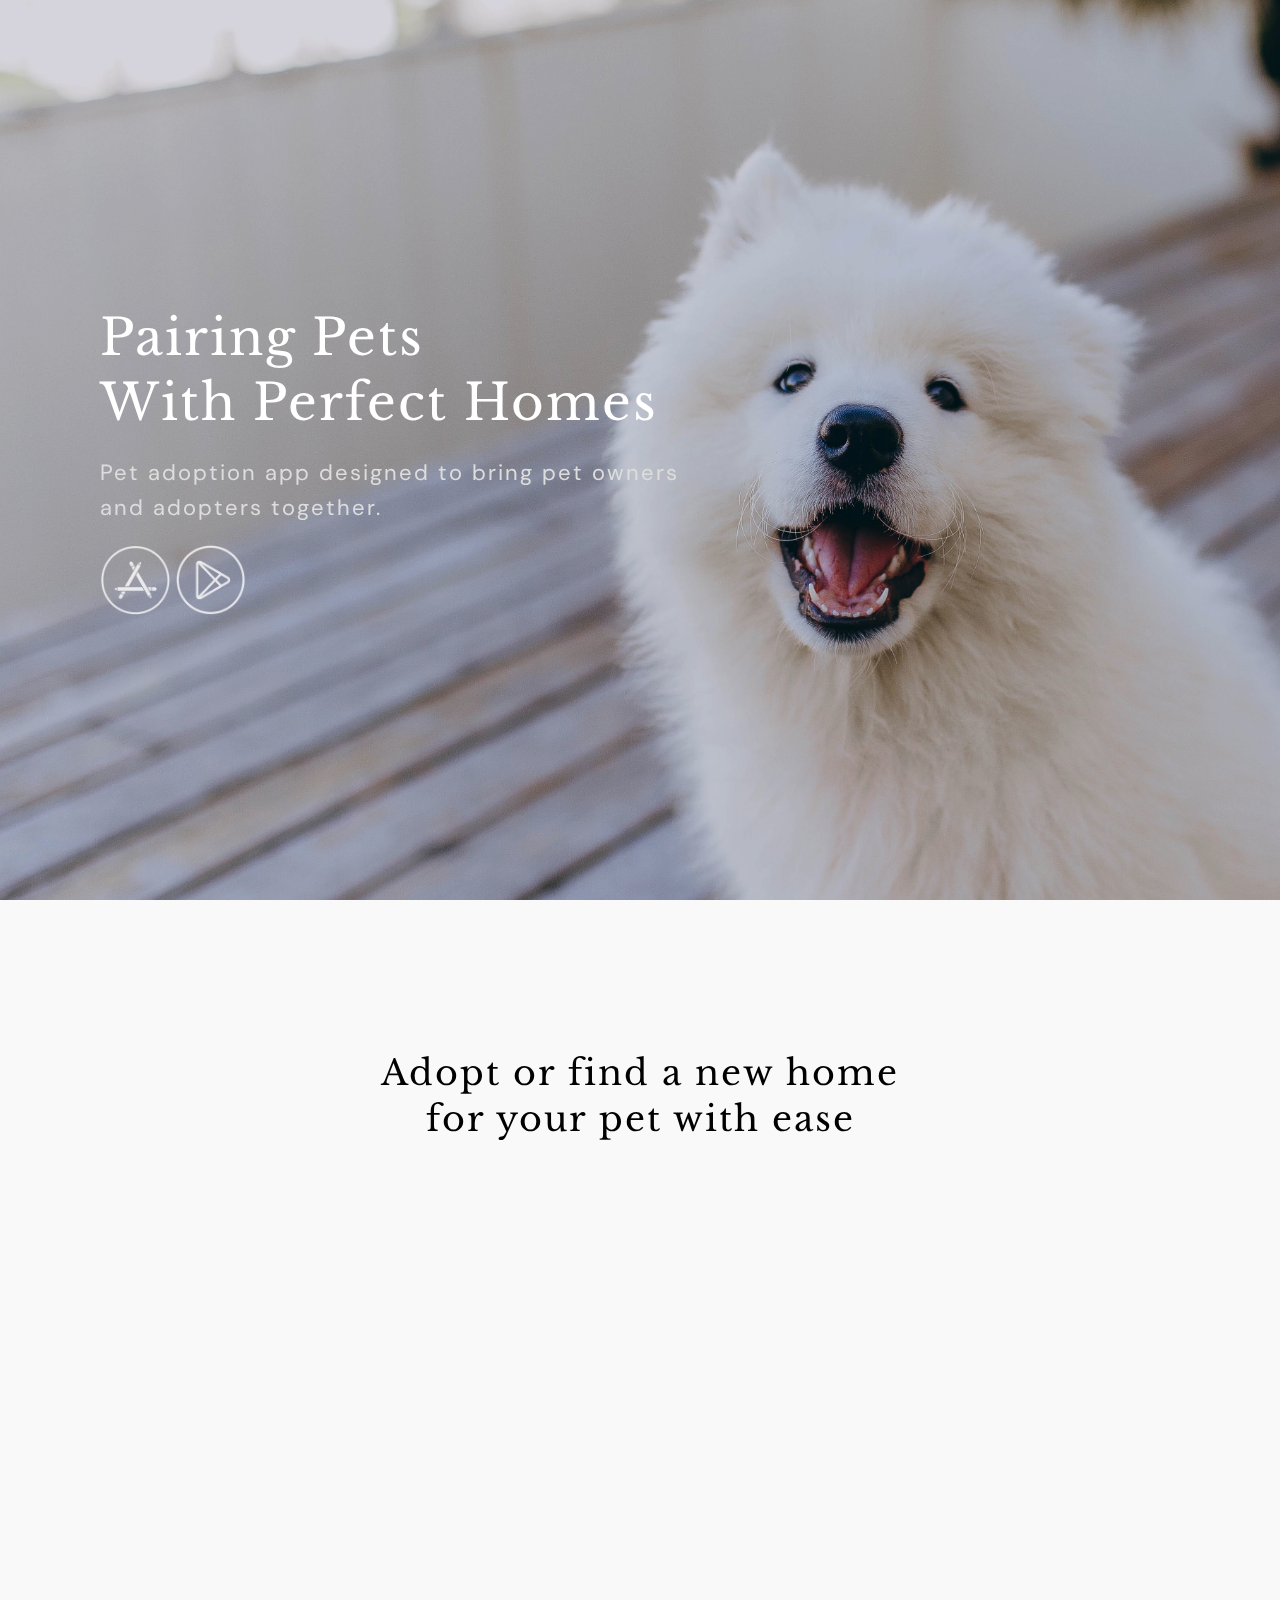
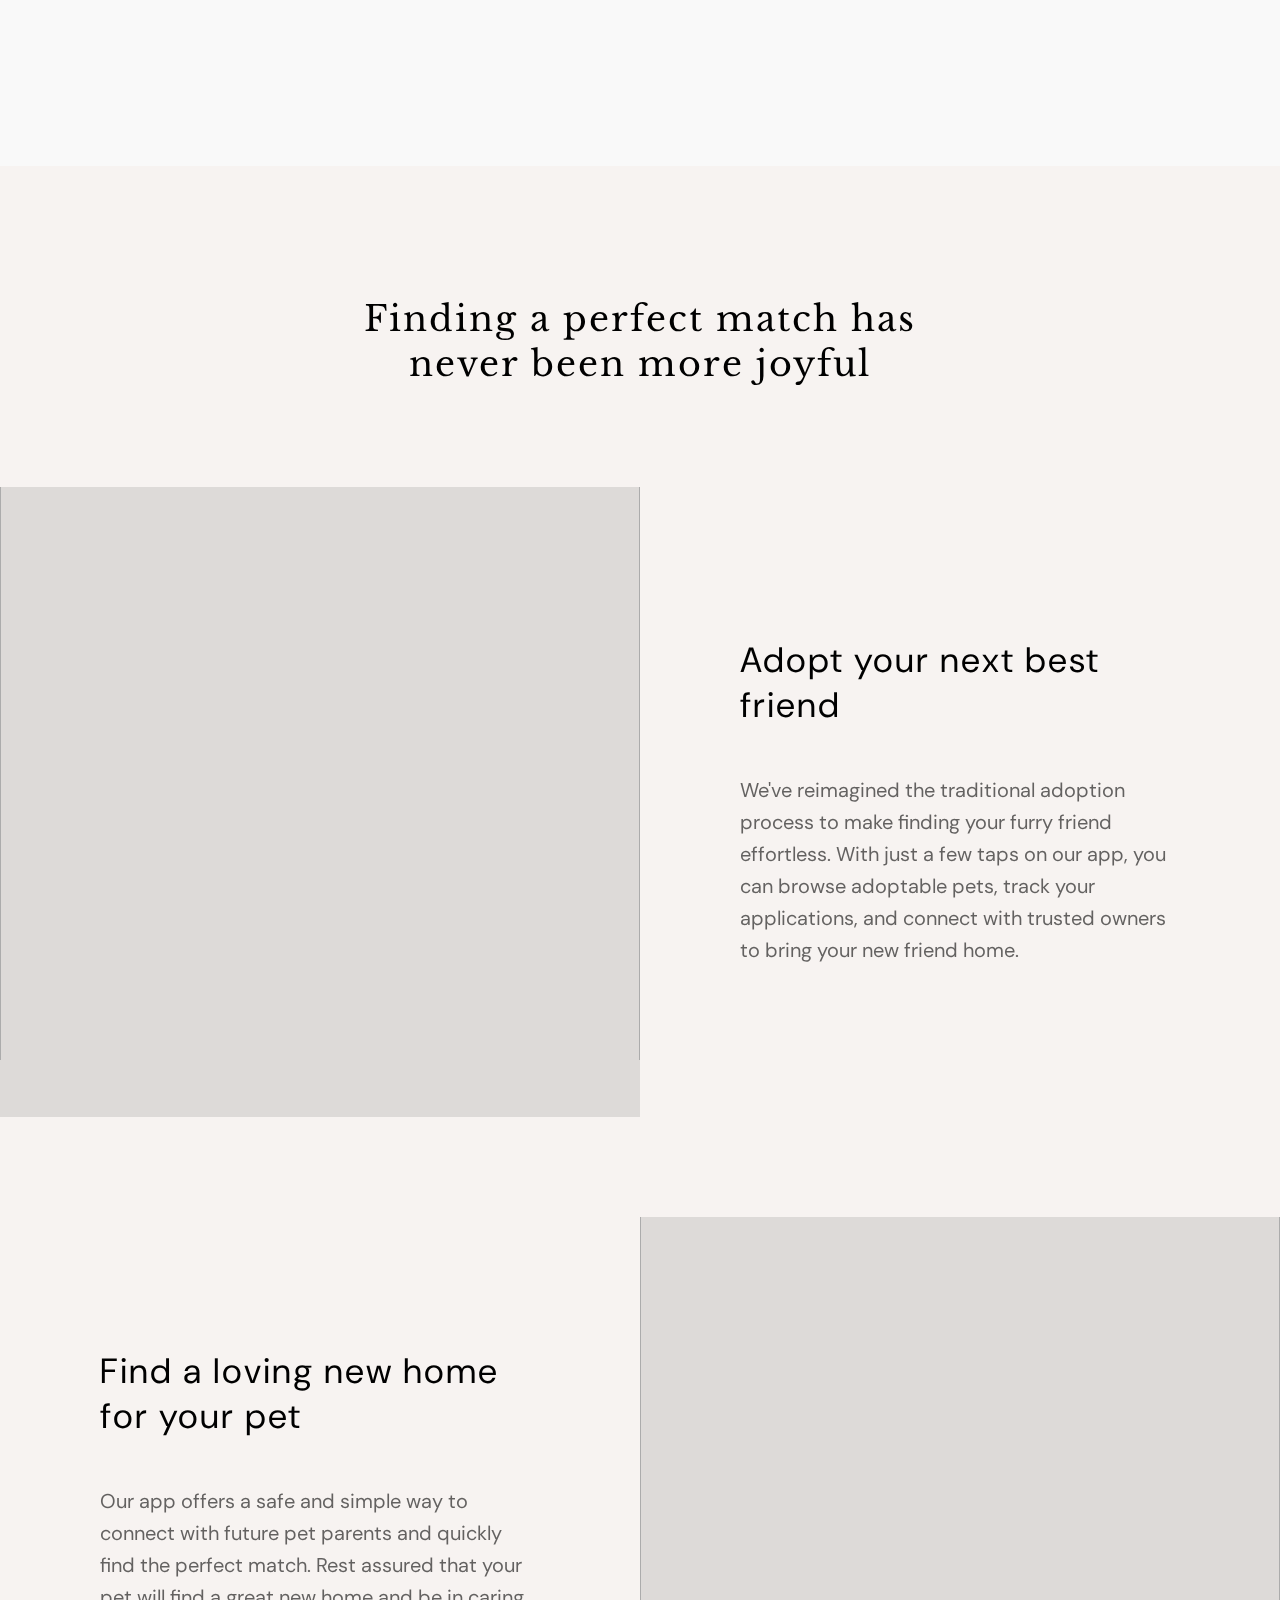
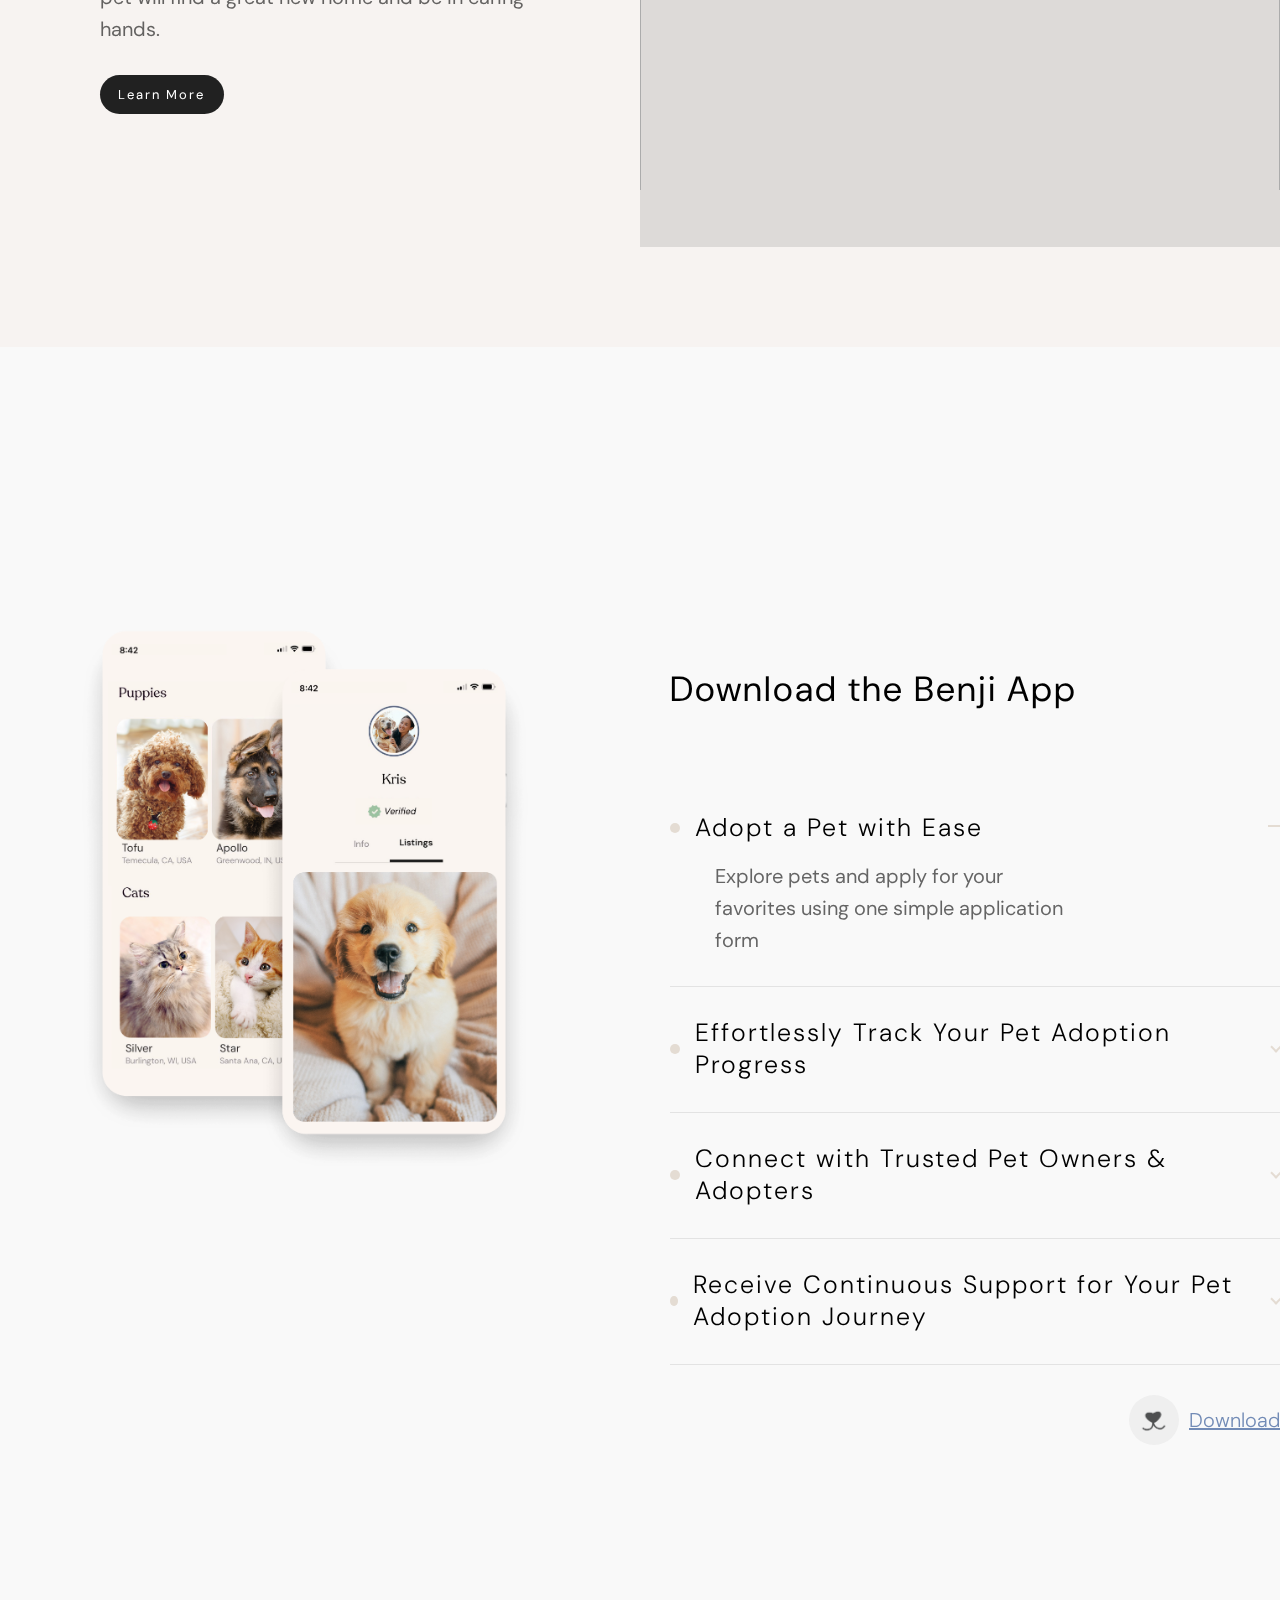
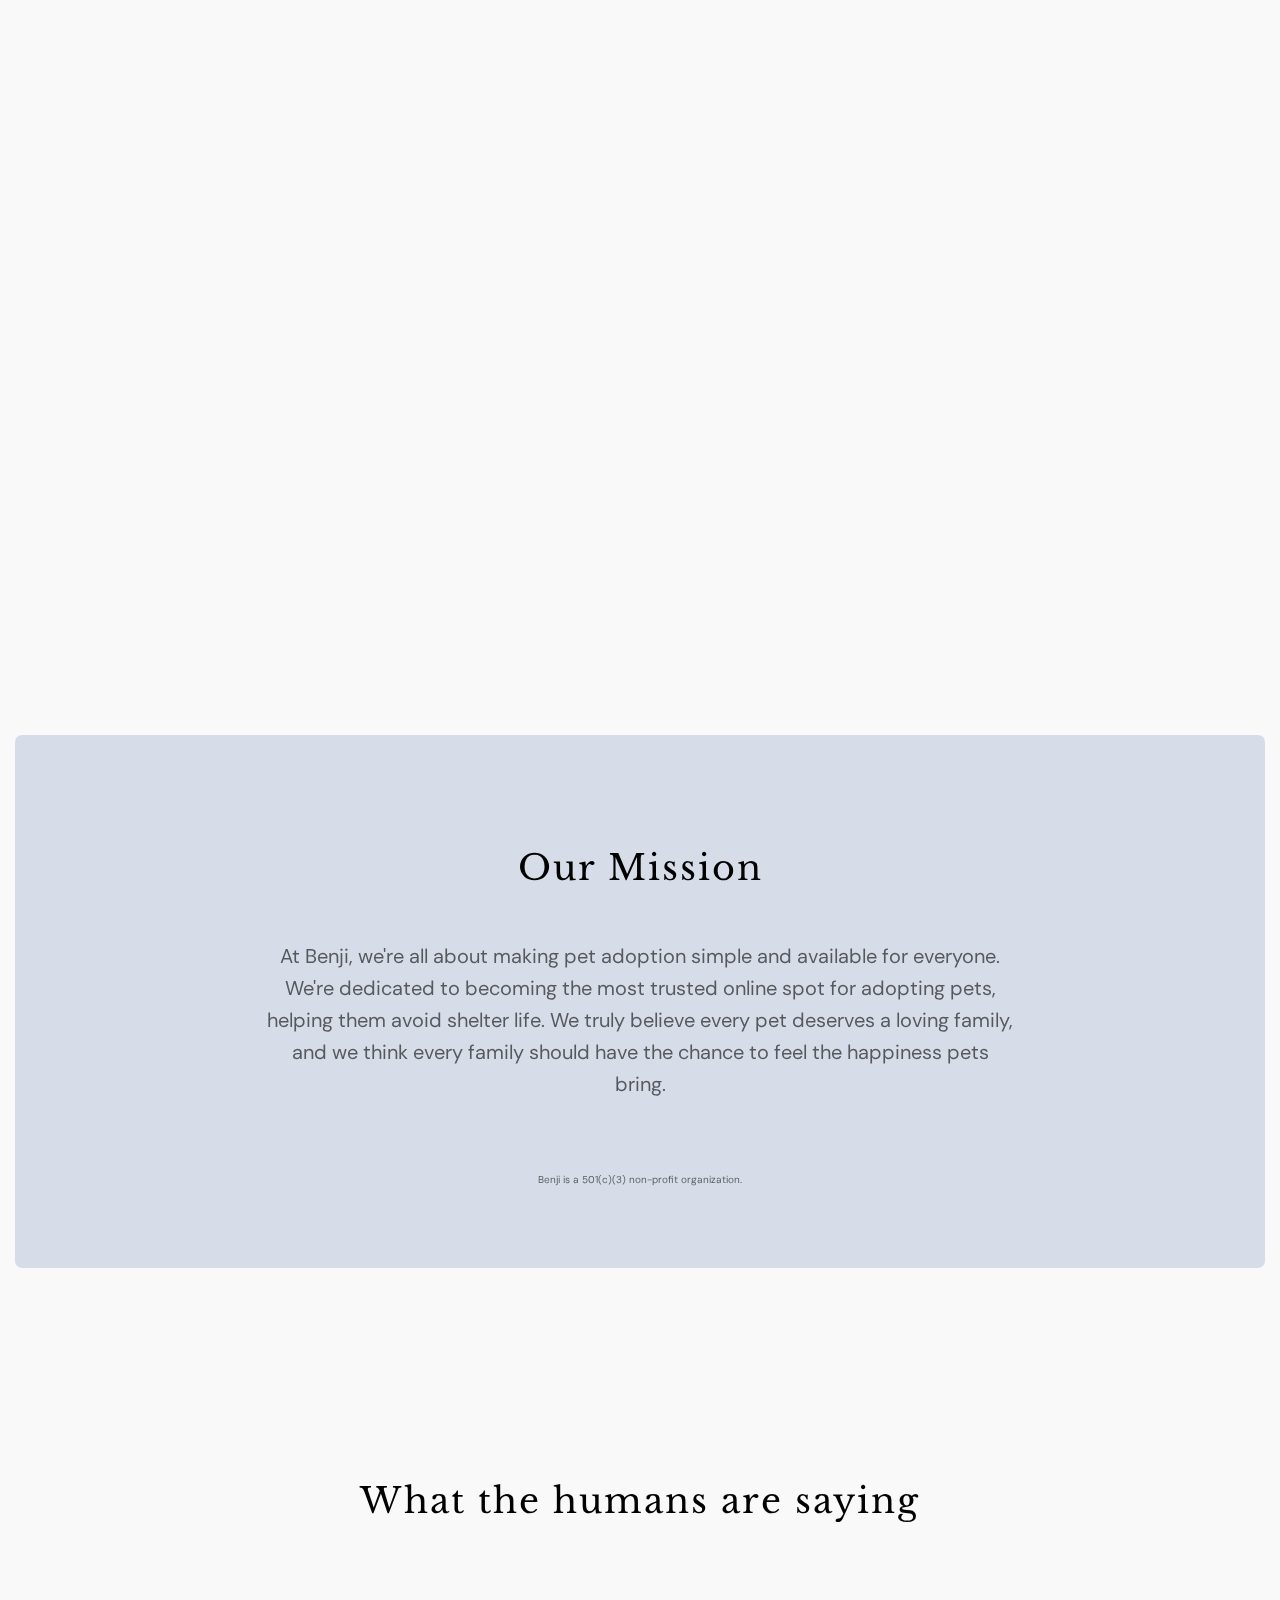
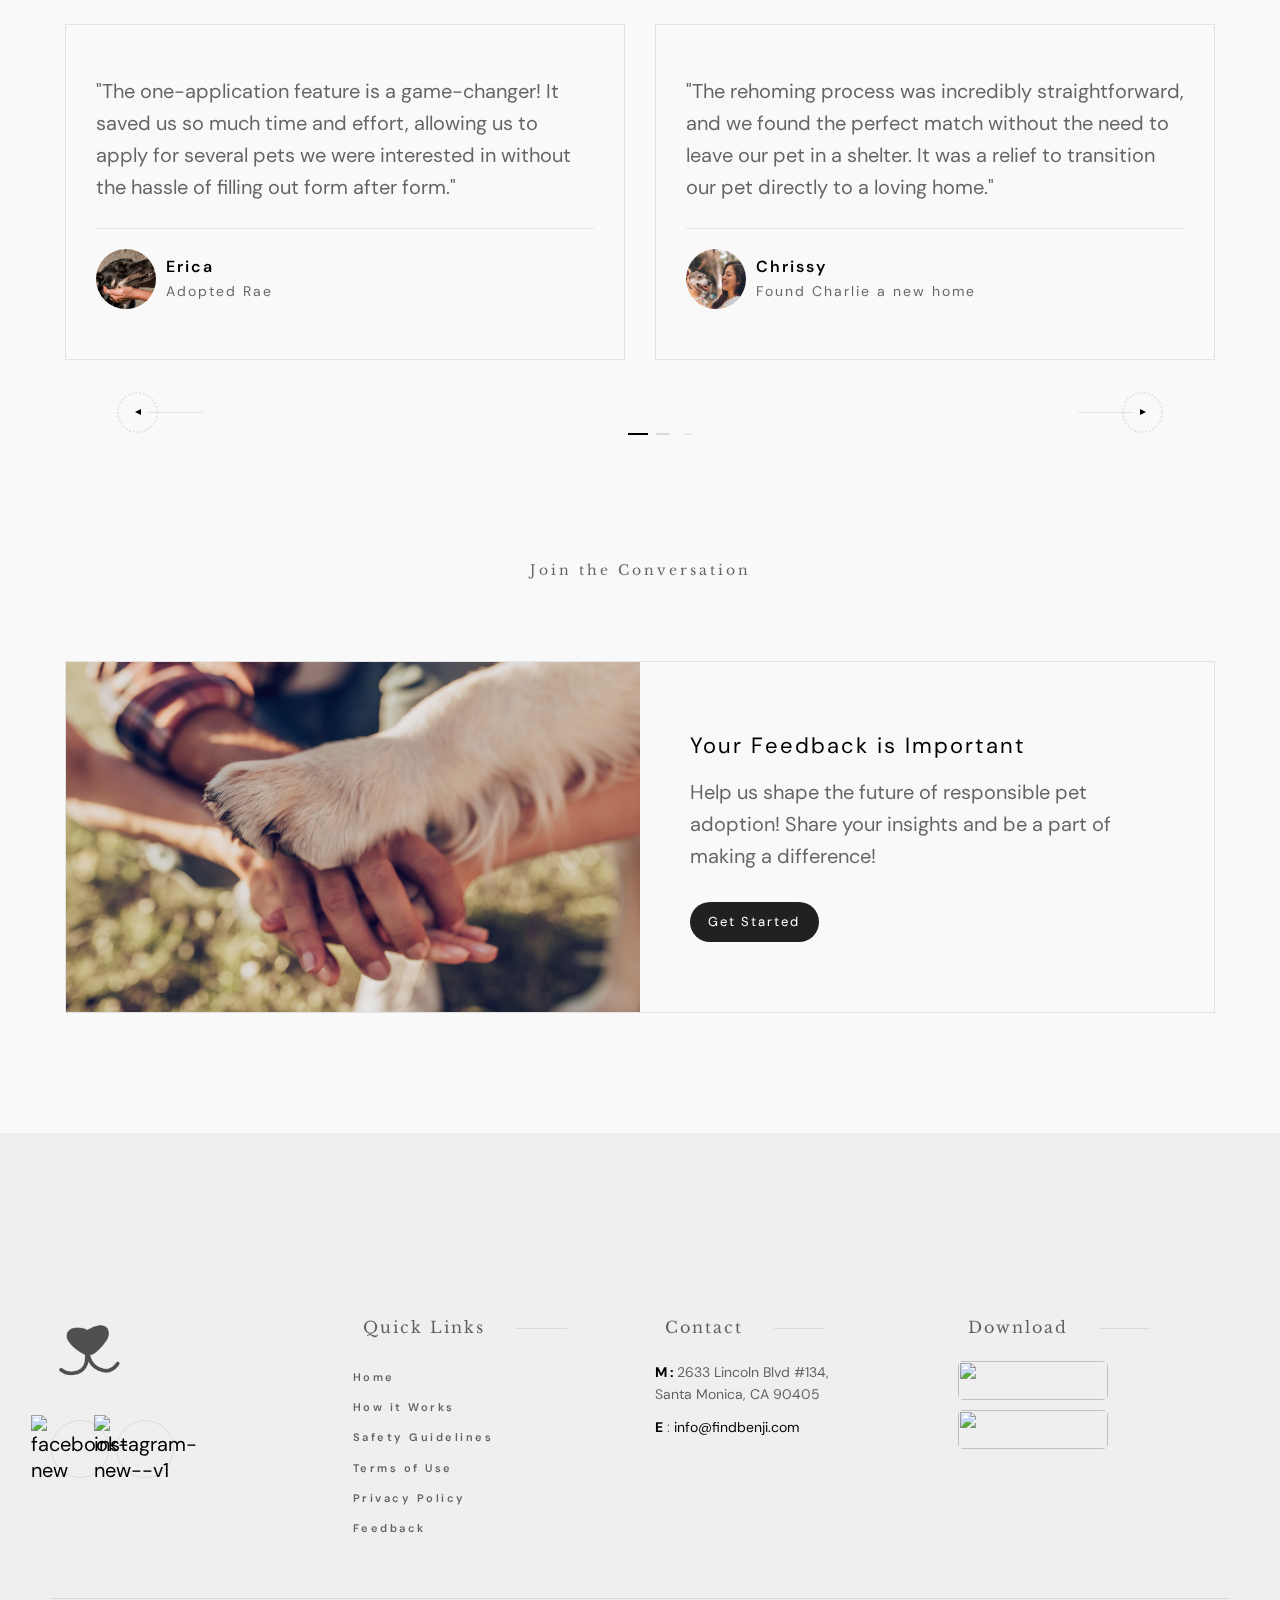
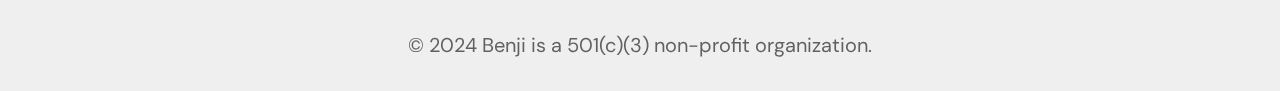
==== commit f7af5dc0: "Update index.html" ====
--- a/index.html
+++ b/index.html
@@ -637,7 +637,7 @@
                             </div>
                             <div class="footer-bottom mt-60 pt-30 border-top pb-30 text-center">
                                 <p class="over-hidden">
-                         © 2023 Benji. All rights reserved. 
+                         © 2024 Benji is a 501(c)(3) non-profit organization. 
                                </p>
                             </div>
                         </div>
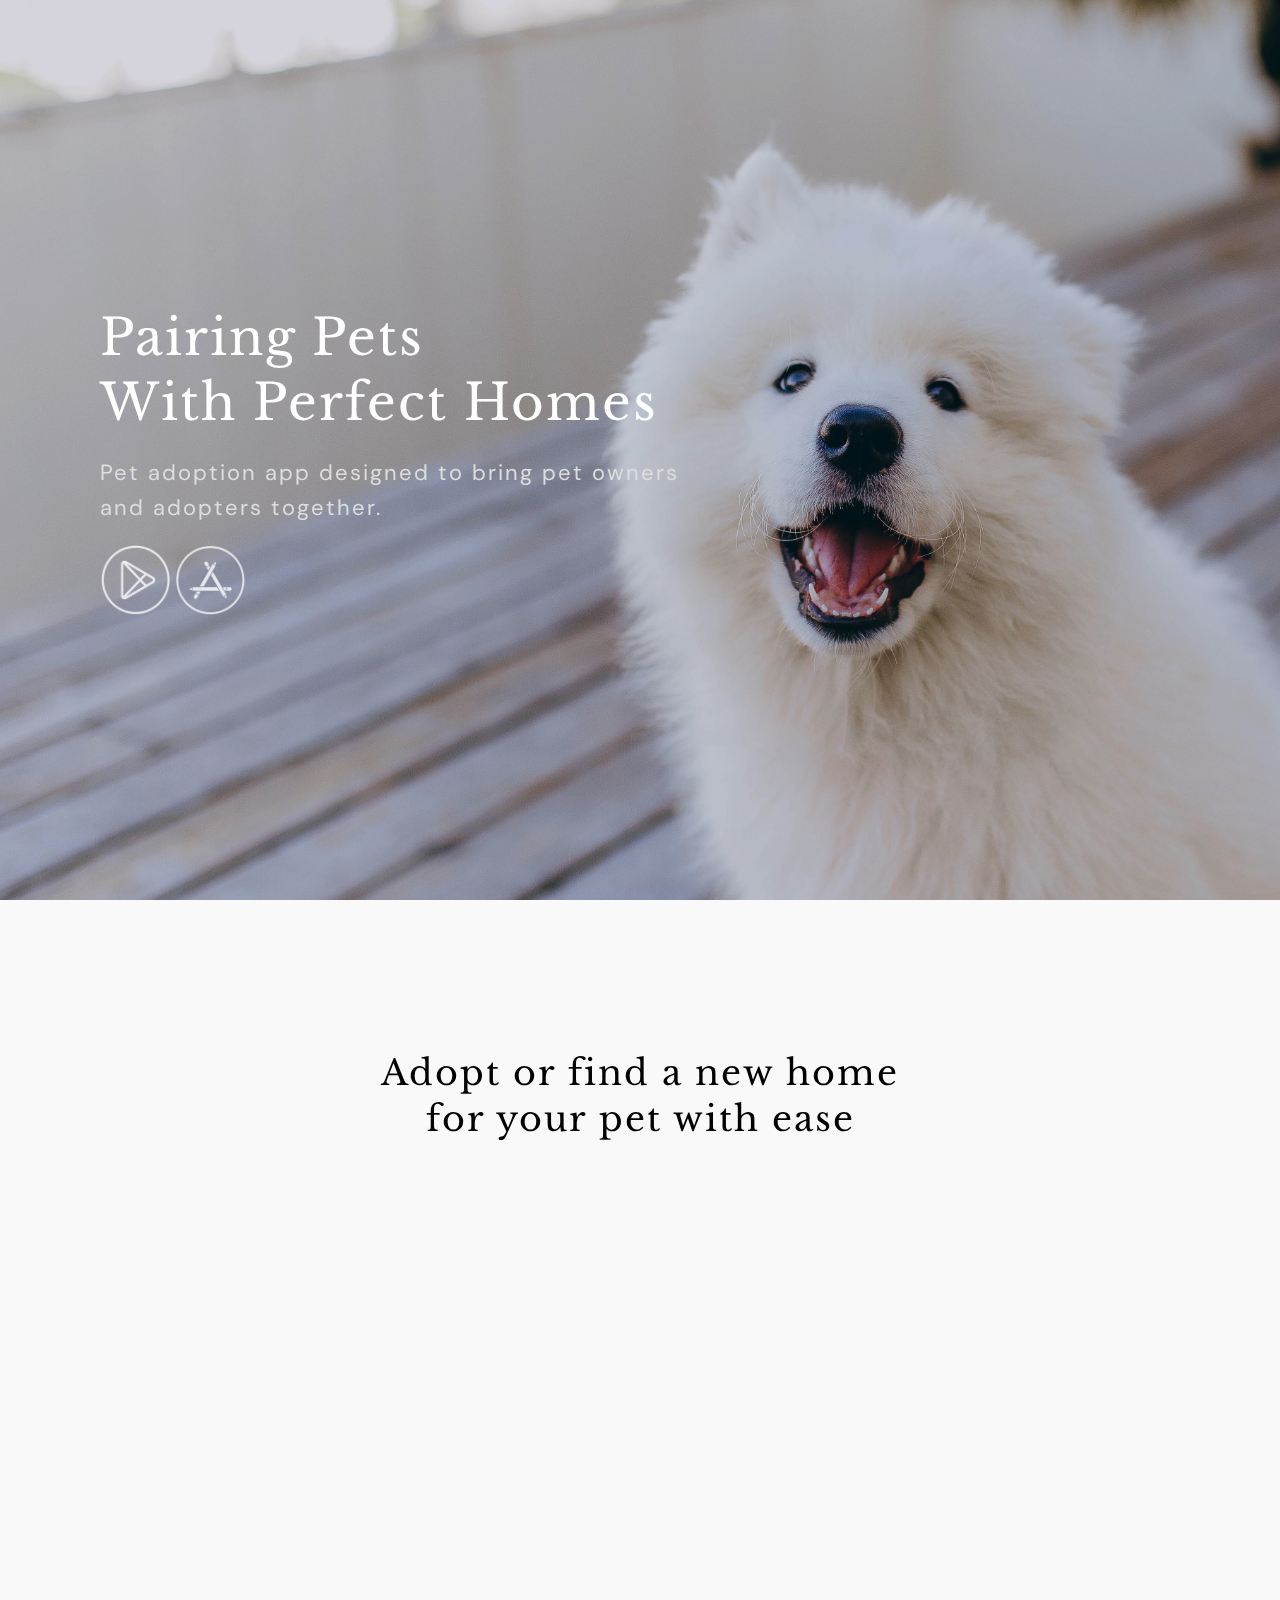
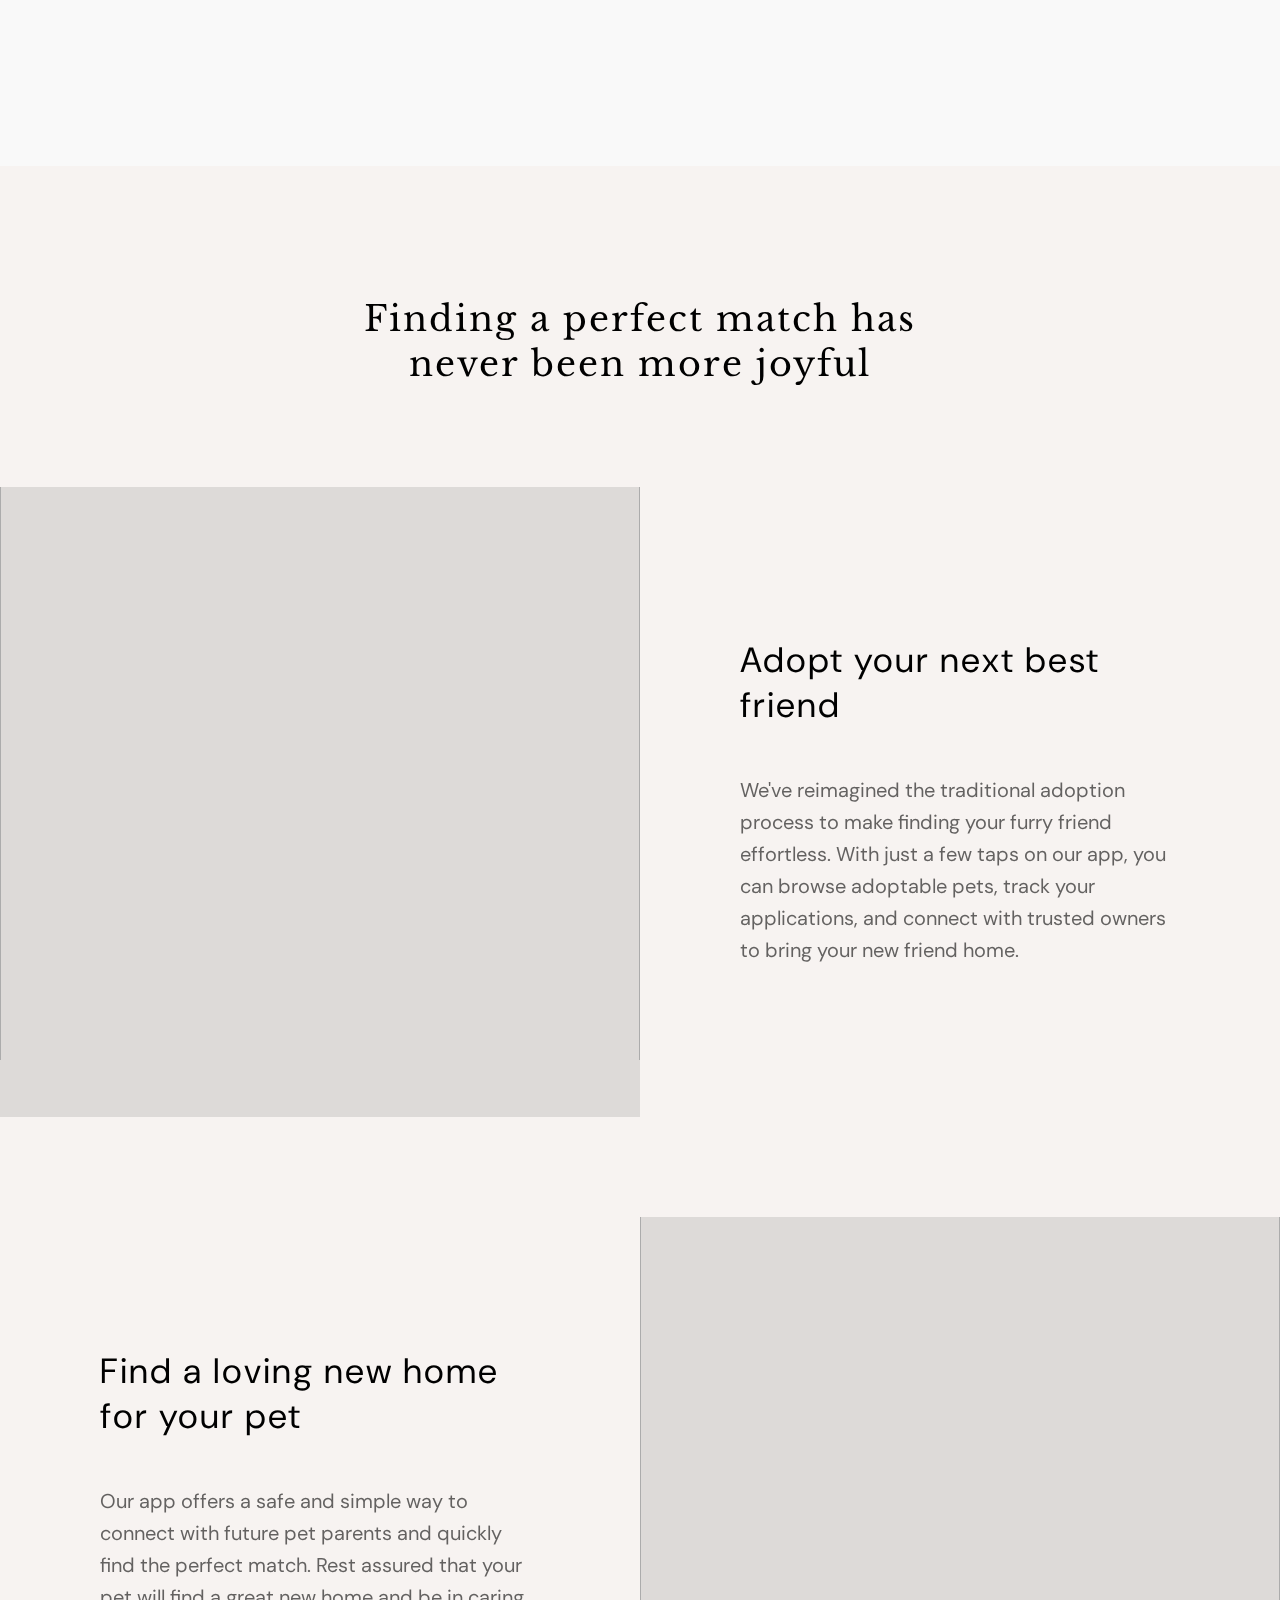
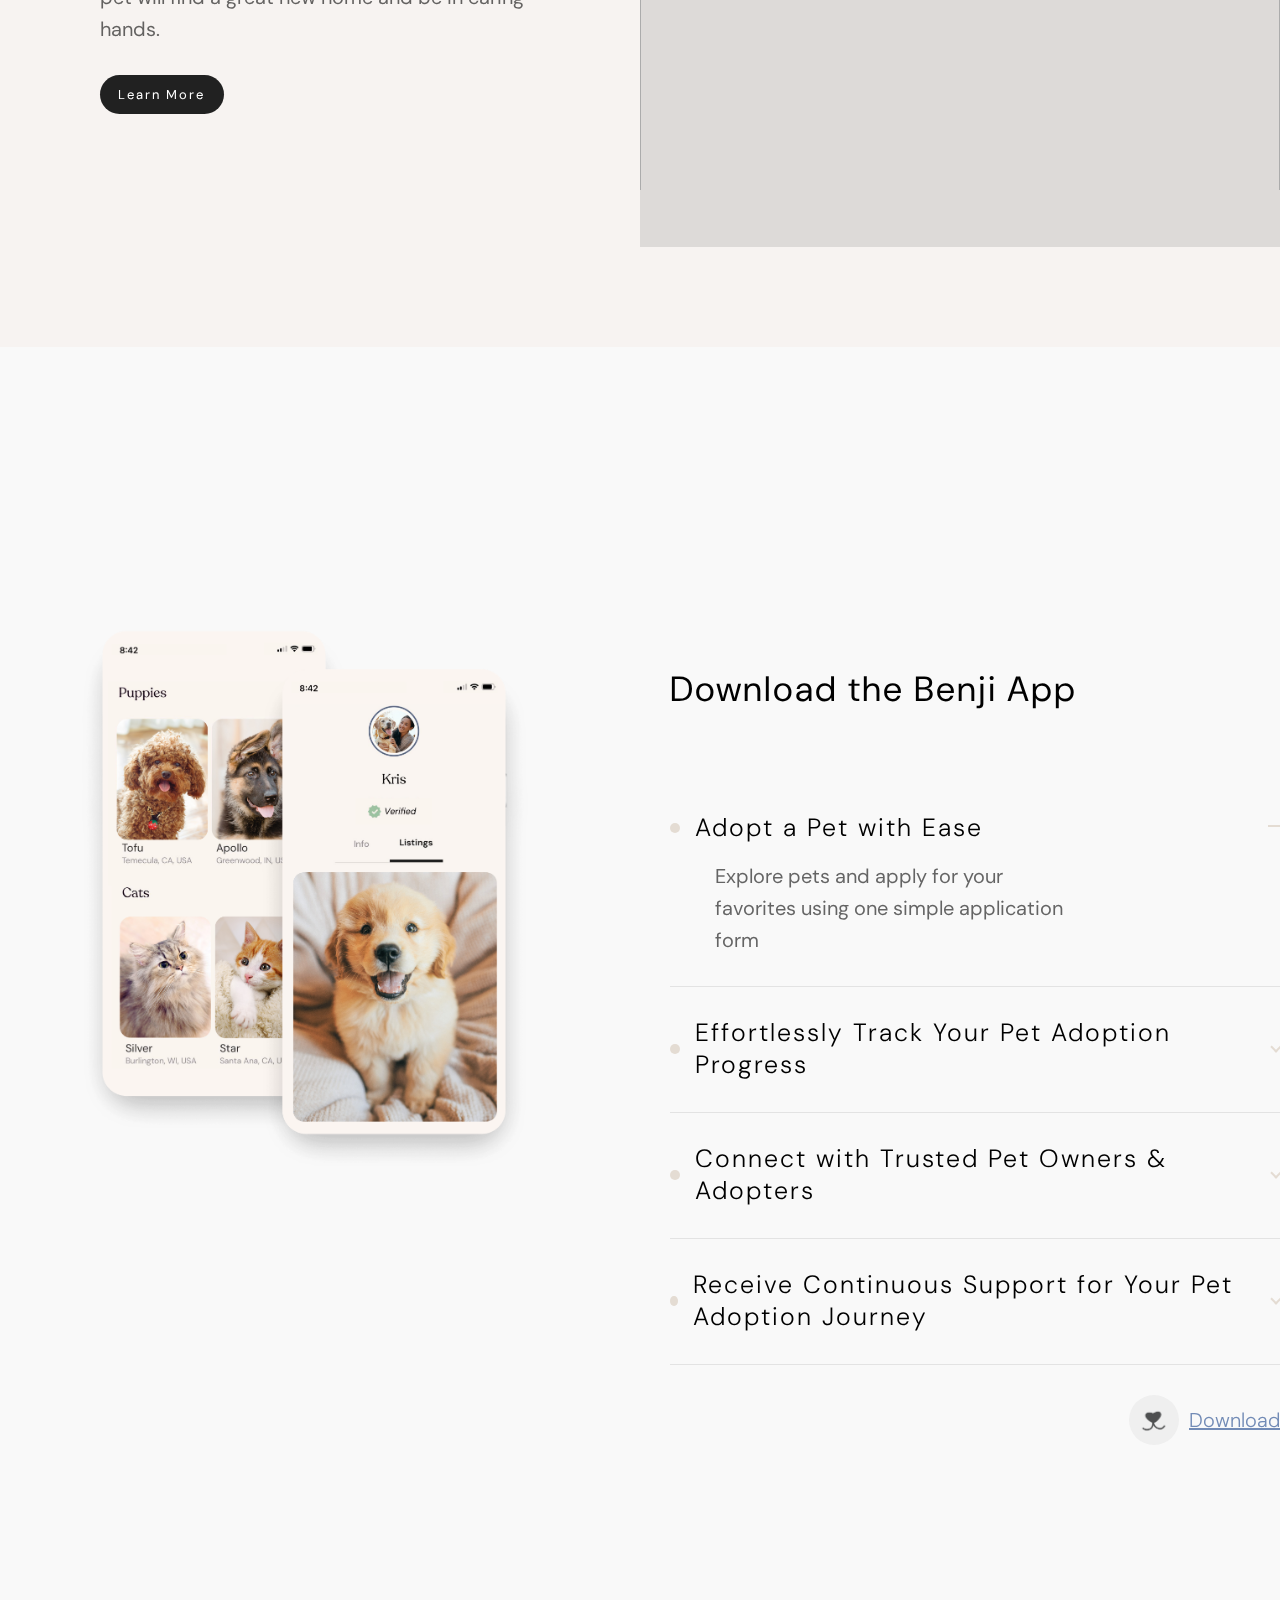
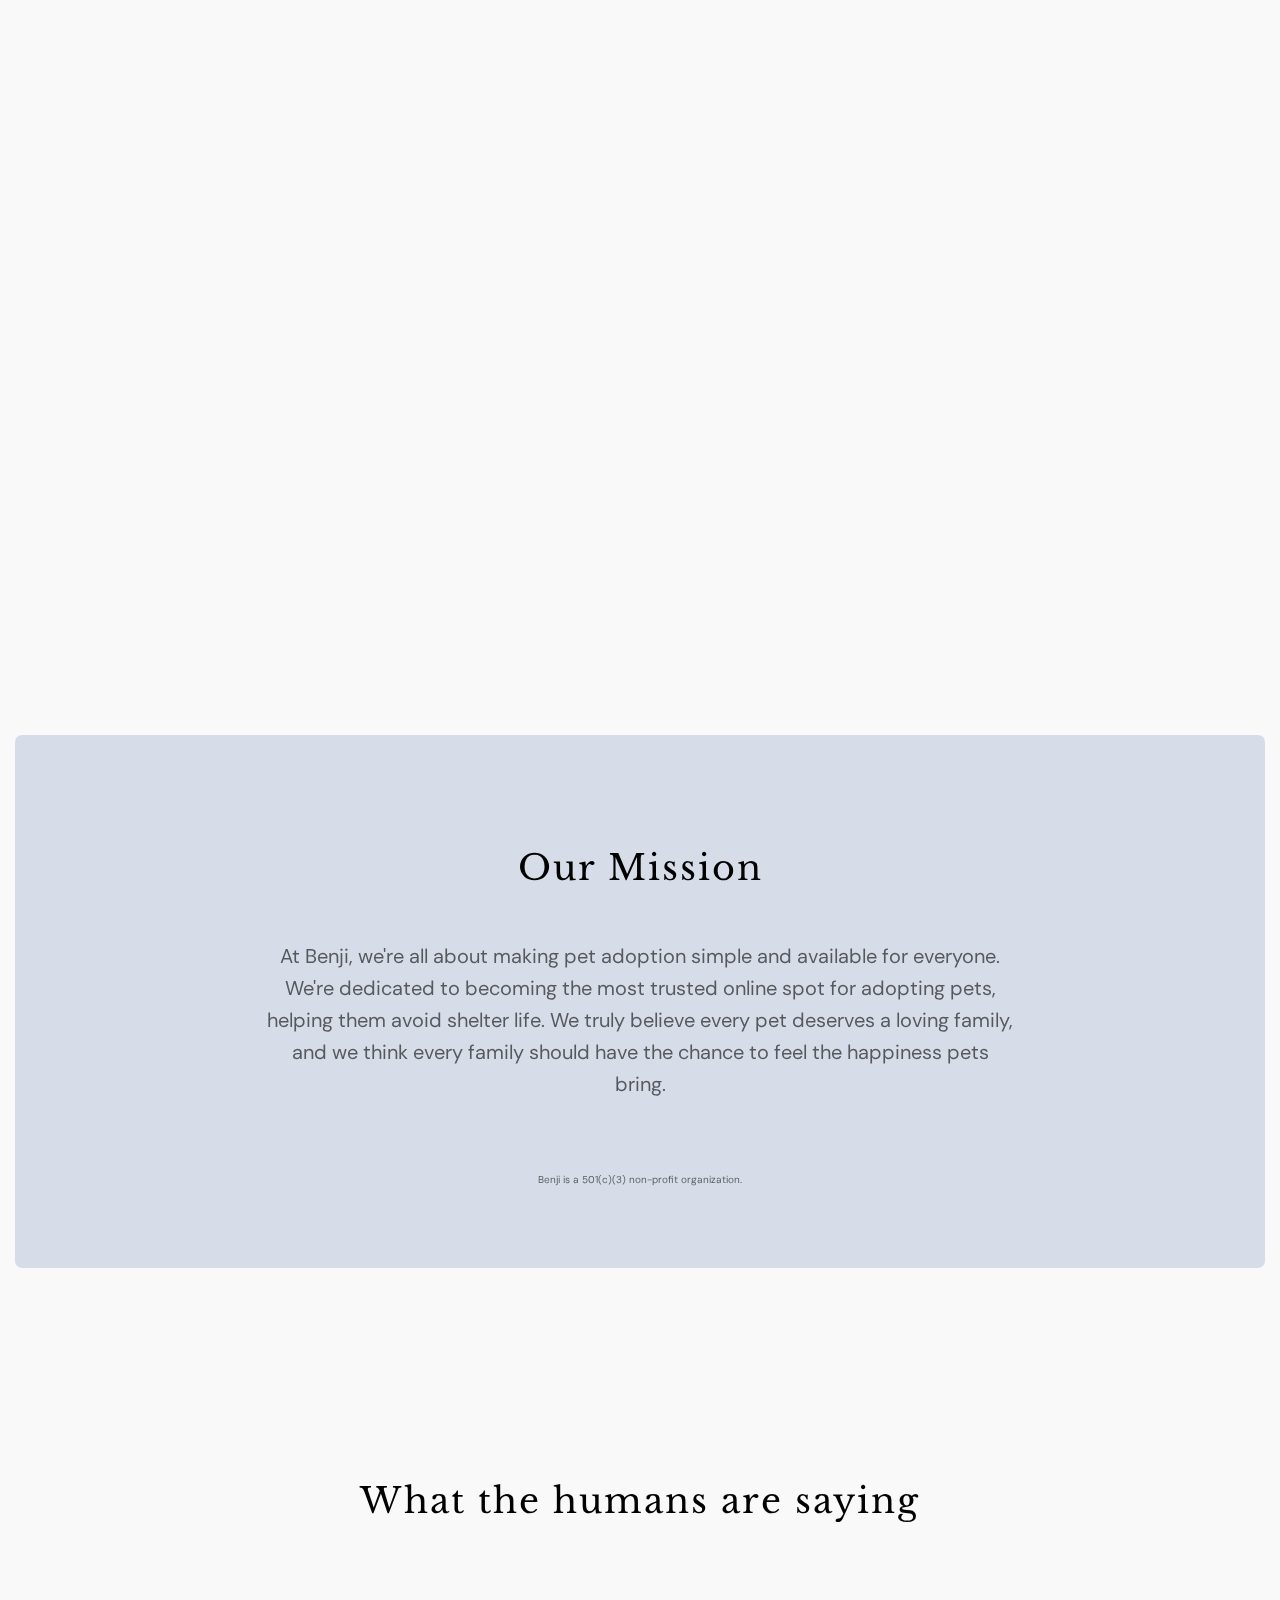
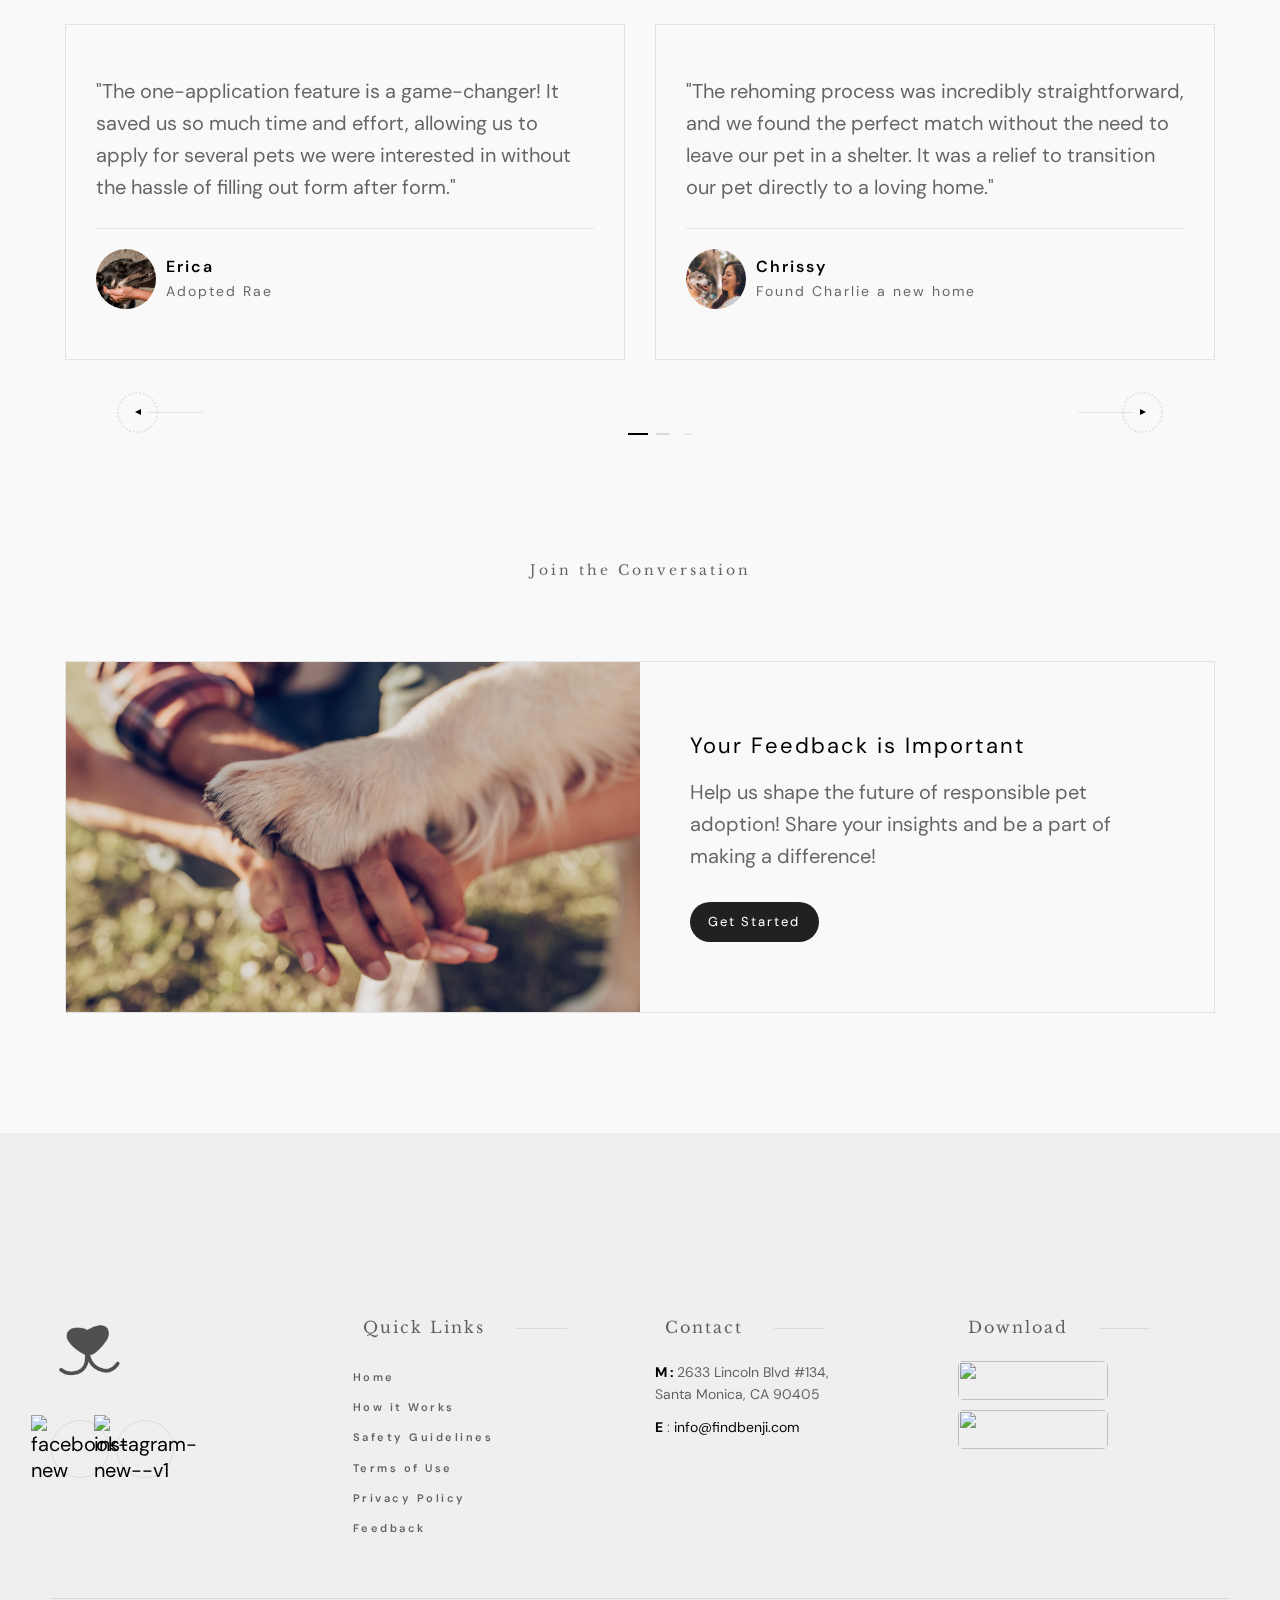
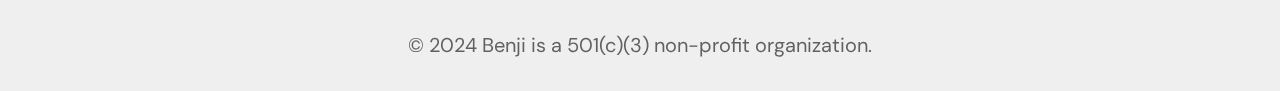
==== commit 7fccd566: "Update index.html" ====
--- a/index.html
+++ b/index.html
@@ -73,11 +73,11 @@
                                 bring pet owners and adopters together. 
                              </p>    
 				  <a  class="mt-20  "
-                             href="https://linktr.ee/benjipetadoption" > <img class="custom-logo logo-dark" src="assets/a.png"
+                             href="https://play.google.com/store/apps/details?id=com.benji&hl=en_US&gl=US&pli=1"  target="_blank" rel="noopener noreferrer"><img class="custom-logo logo-dark" src="assets/g.png"
                                   alt="Benji" style="width: 70px;"/></a>
                                   <a  class="mt-20  "
-                                  href="https://linktr.ee/benjipetadoption" > <img class="custom-logo logo-dark" src="assets/g.png"
-                                       alt="Benji" style="width: 70px;"/></a>
+				href="https://apps.apple.com/us/app/benji-adopt-rehome-pets/id1541873425"  target="_blank" rel="noopener noreferrer"> <img class="custom-logo logo-dark" src="assets/a.png"
+                                alt="Benji" style="width: 70px;"/></a>
                         </div>
                     </div>
                 </div>
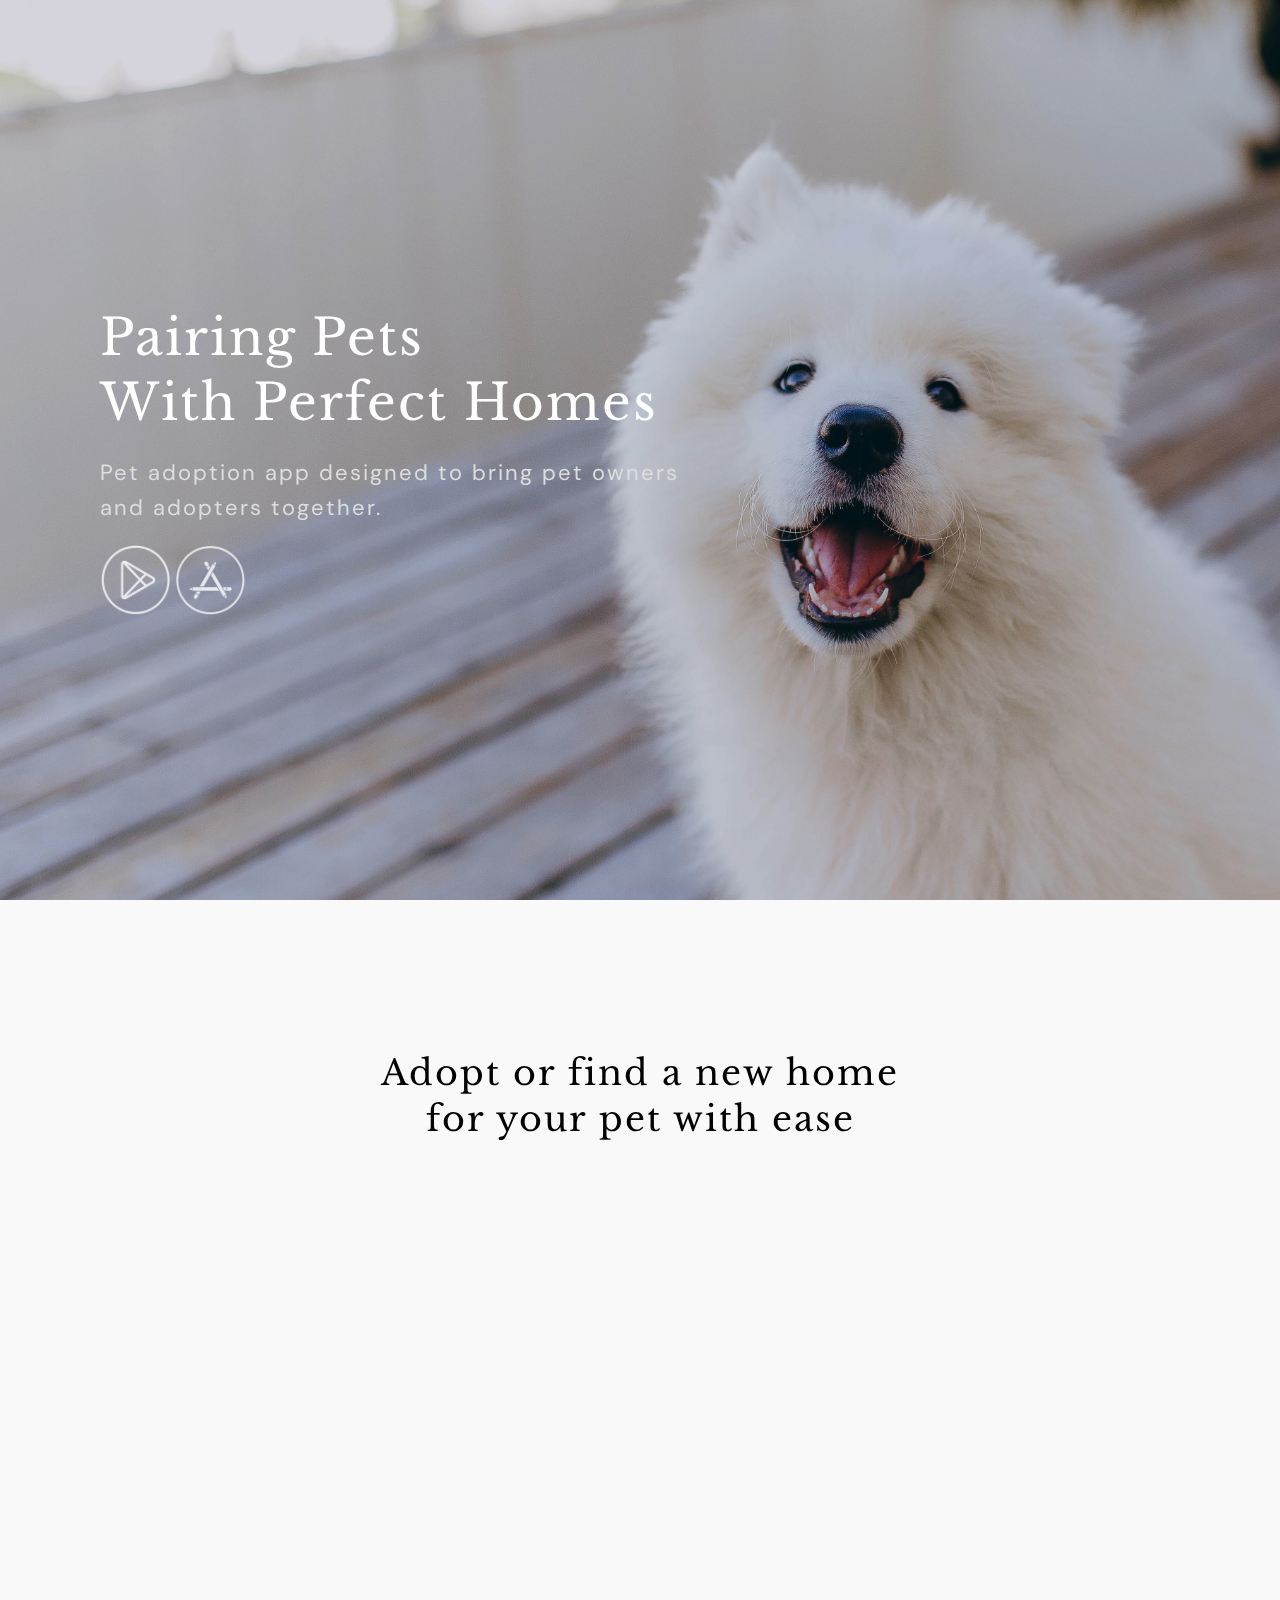
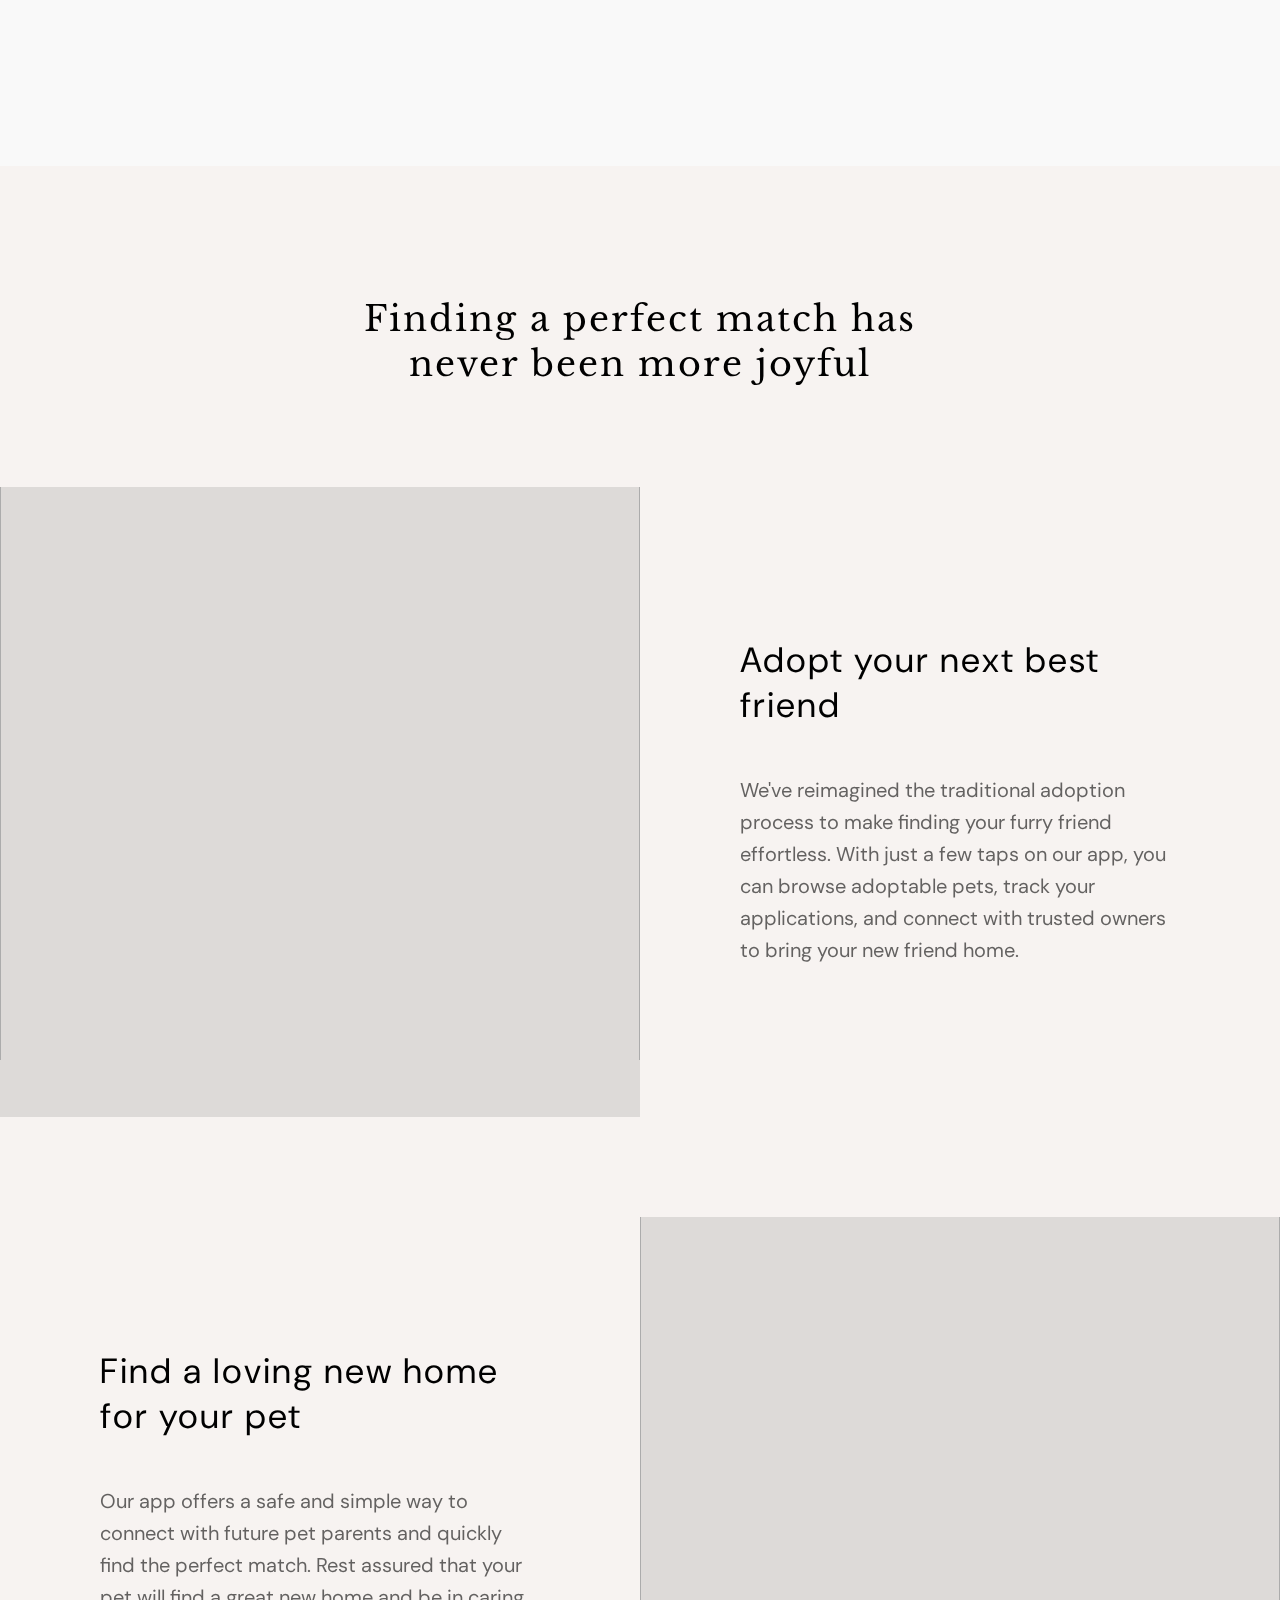
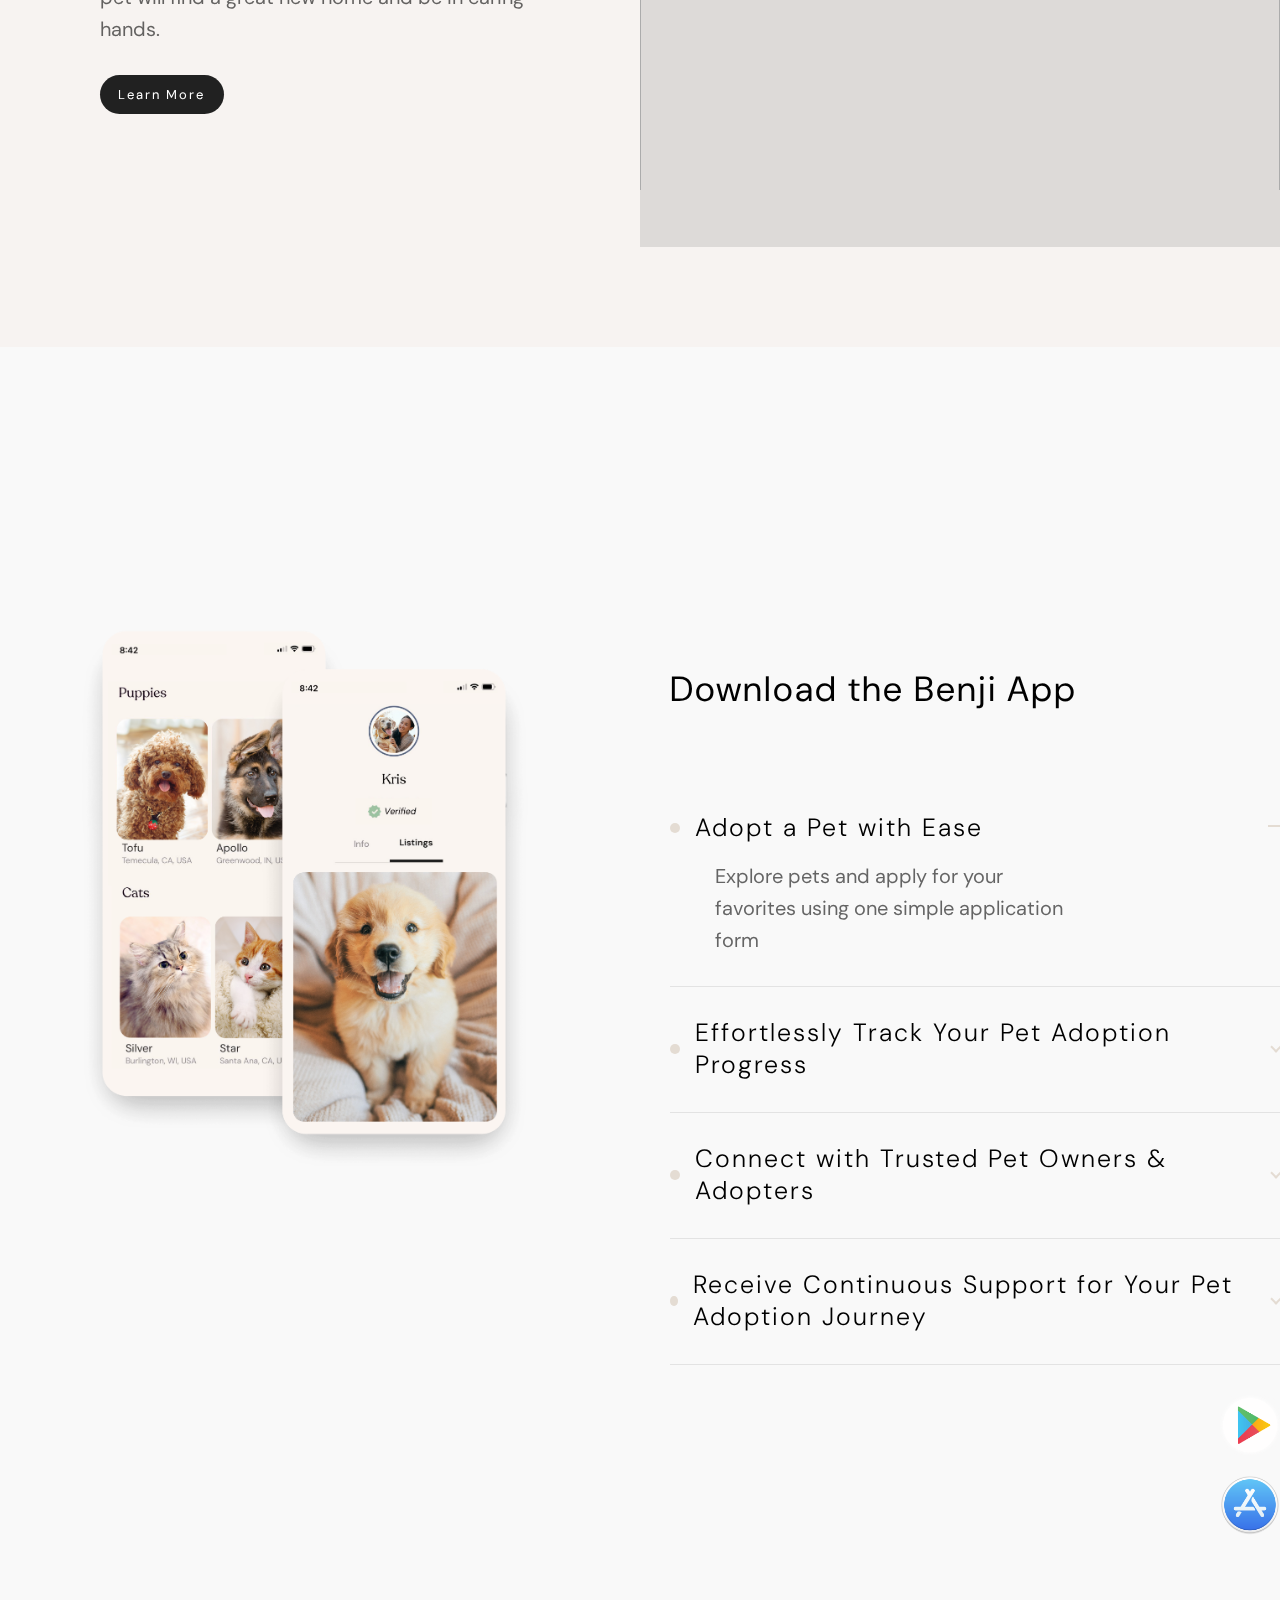
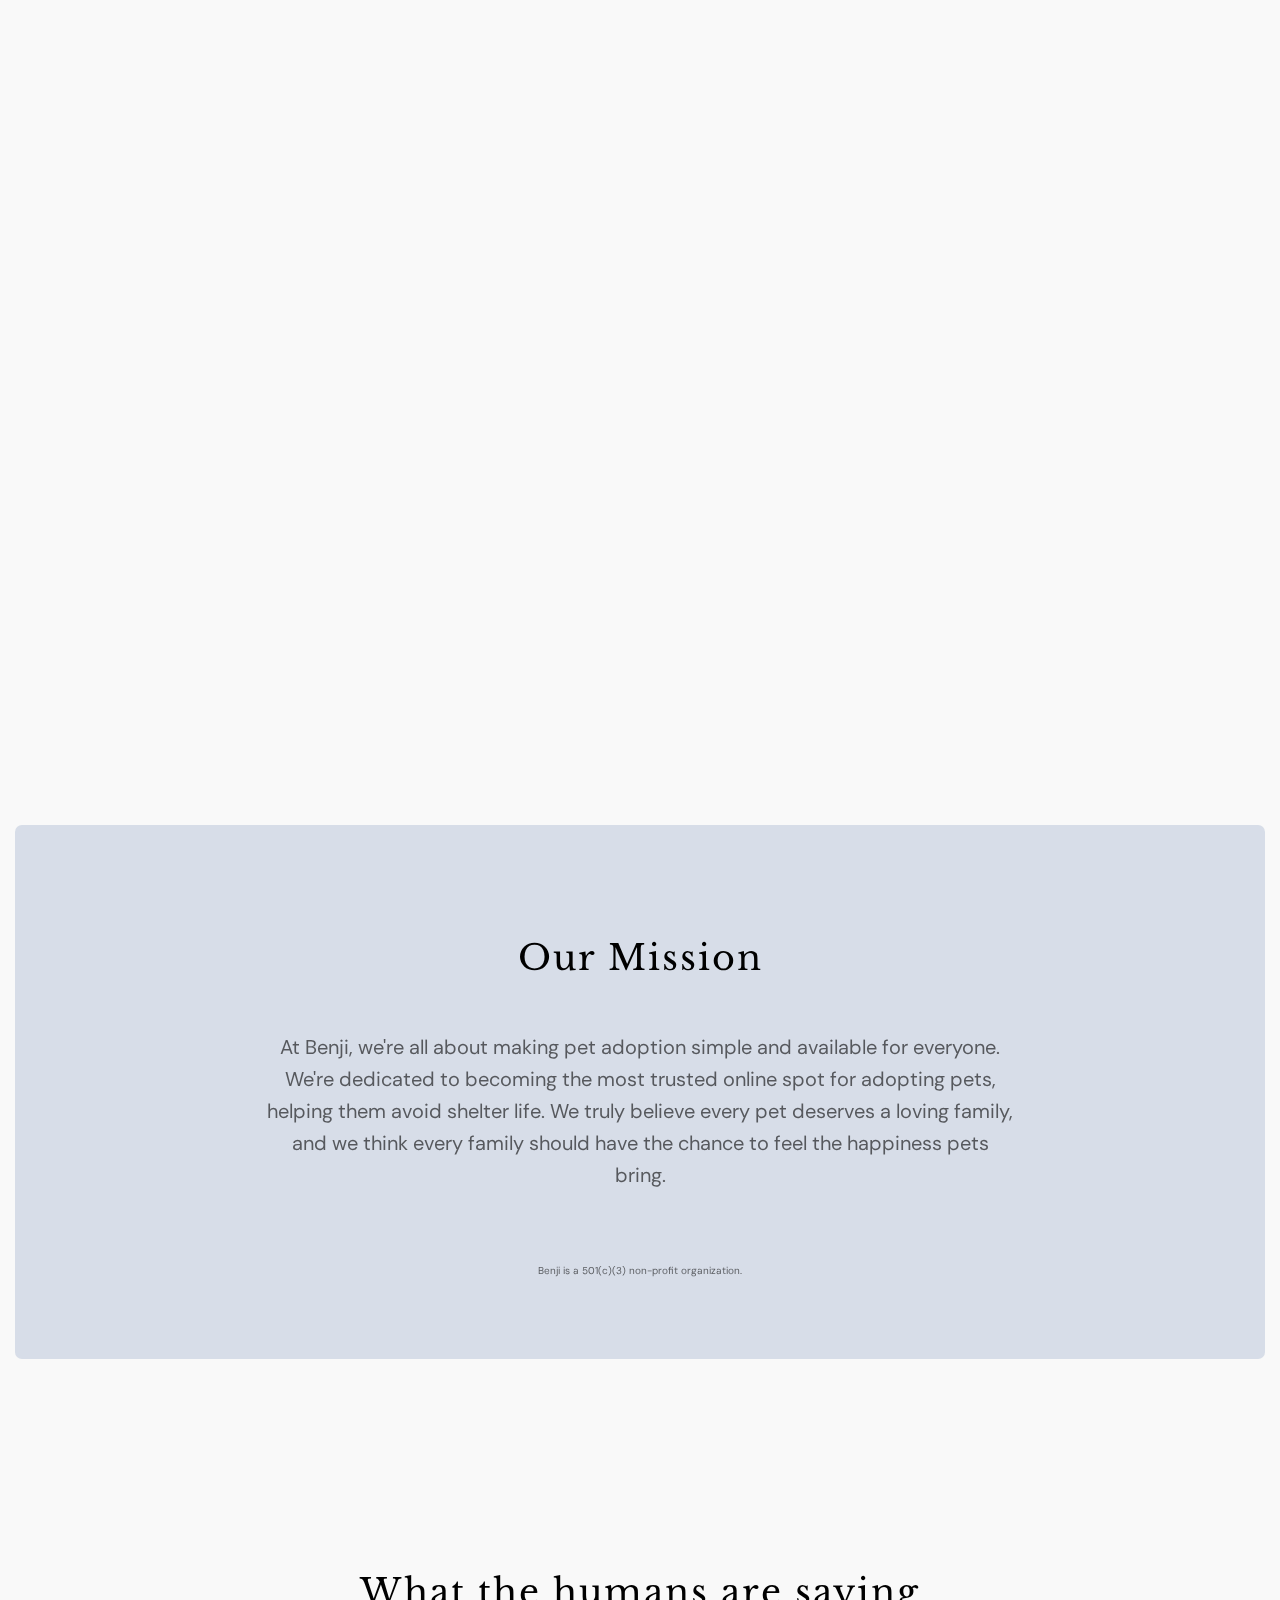
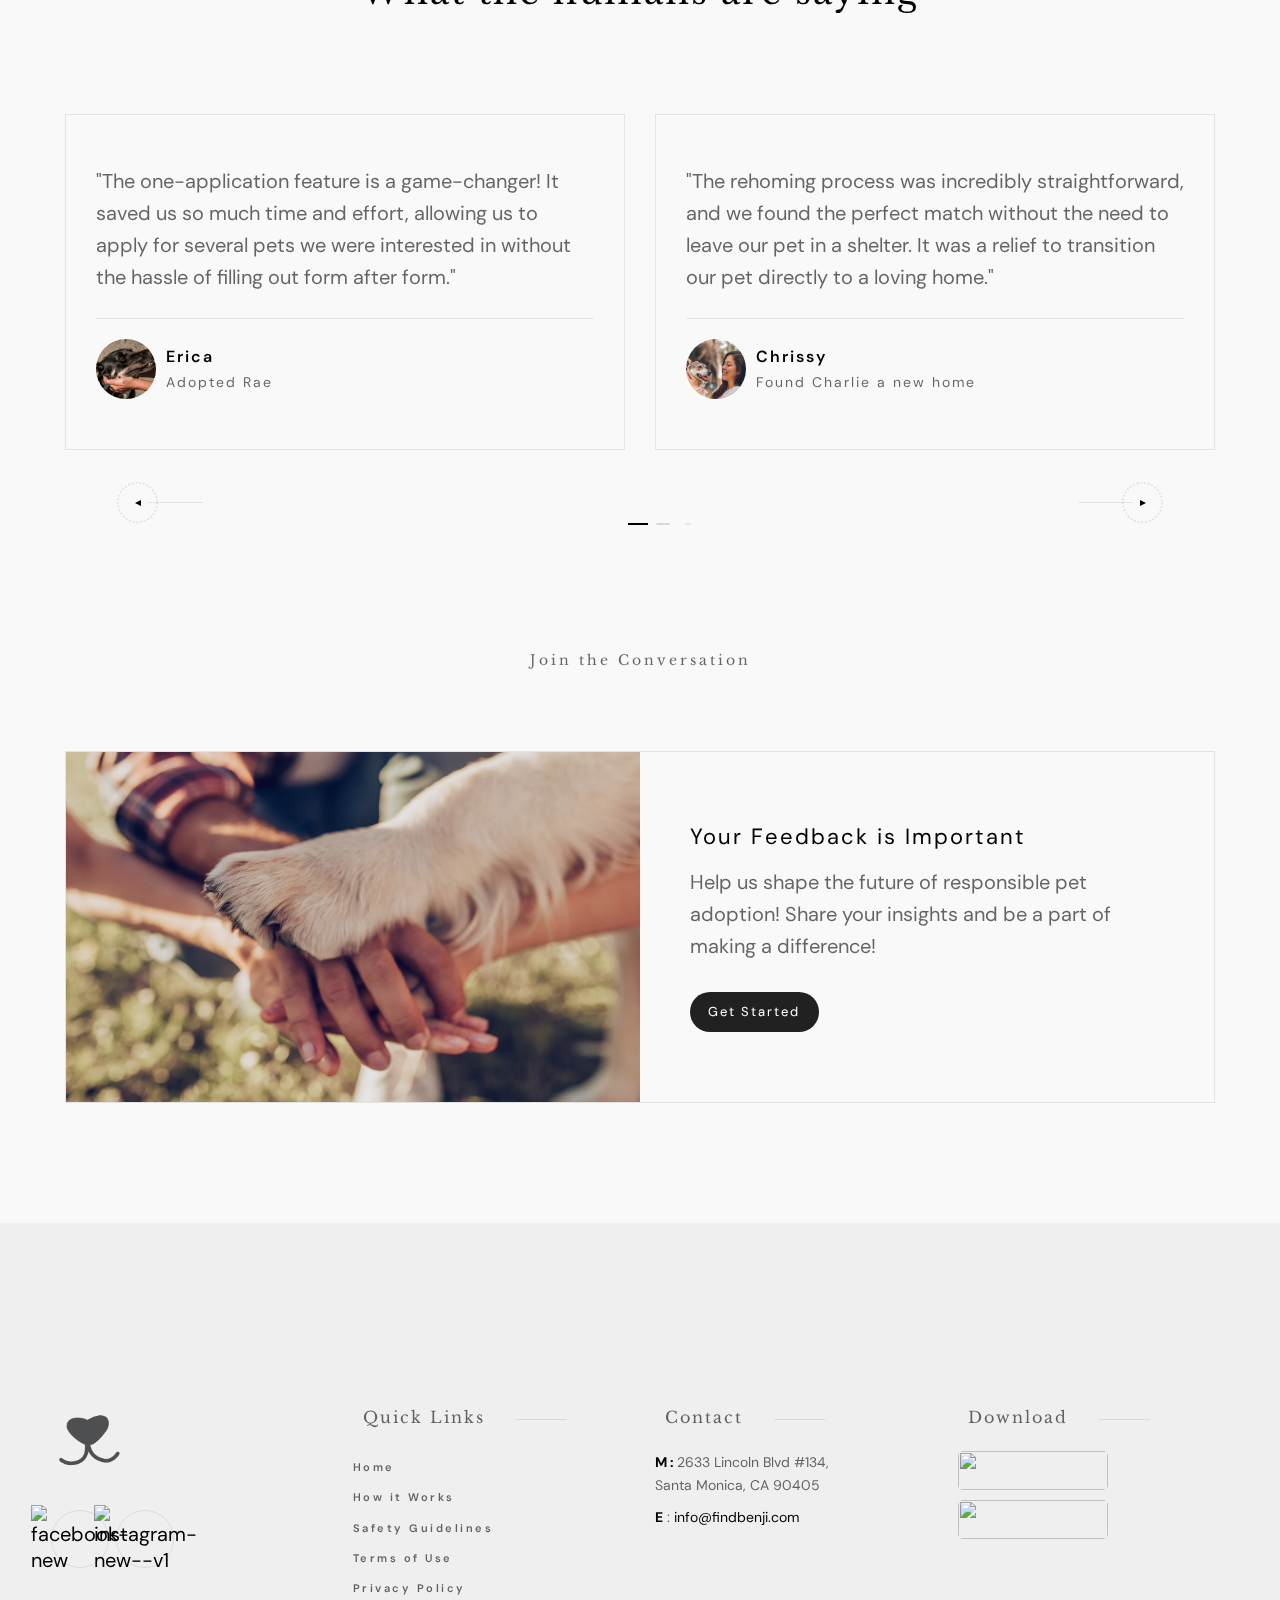
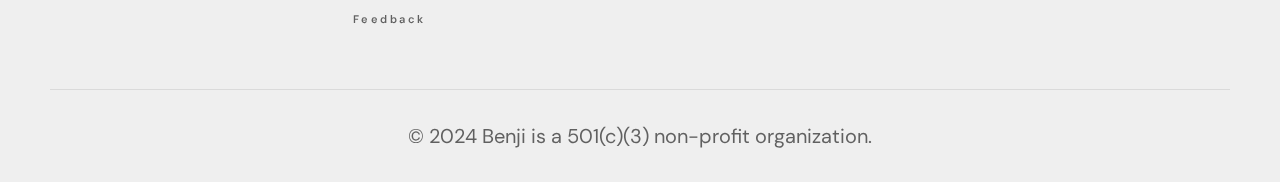
==== commit 0fdedd55: "Update index.html" ====
--- a/index.html
+++ b/index.html
@@ -72,11 +72,9 @@
                                 Pet adoption app designed to
                                 bring pet owners and adopters together. 
                              </p>    
-				  <a  class="mt-20  "
-                             href="https://play.google.com/store/apps/details?id=com.benji&hl=en_US&gl=US&pli=1"  target="_blank" rel="noopener noreferrer"><img class="custom-logo logo-dark" src="assets/g.png"
+				  <a  class="mt-20" href="https://play.google.com/store/apps/details?id=com.benji&hl=en_US&gl=US&pli=1" target="_blank" rel="noopener noreferrer"><img class="custom-logo logo-dark" src="assets/g.png"
                                   alt="Benji" style="width: 70px;"/></a>
-                                  <a  class="mt-20  "
-				href="https://apps.apple.com/us/app/benji-adopt-rehome-pets/id1541873425"  target="_blank" rel="noopener noreferrer"> <img class="custom-logo logo-dark" src="assets/a.png"
+                                  <a  class="mt-20" href="https://apps.apple.com/us/app/benji-adopt-rehome-pets/id1541873425"  target="_blank" rel="noopener noreferrer" > <img class="custom-logo logo-dark" src="assets/a.png"
                                 alt="Benji" style="width: 70px;"/></a>
                         </div>
                     </div>
@@ -284,12 +282,17 @@
                                 <p>Access a free pet adoption agreement to ensure a smooth and formal transition</p></div>
                         </div>
                         <div class="dsn-def-btn dsn-icon-heading-color align-self-end justify-self-end ">
-                            <a class="dsn-btn dsn-border border-color-default  background-section effect-ajax effect-ajax  move-circle has-icon-left"
-                            href="https://linktr.ee/benjipetadoption"  target="_blank" rel="noopener noreferrer"
-                               data-dsn="parallax"> <span
-                                    class="dsn-icon dsn-bg-before btn-icon-left heading-color z-index-1"><img class="custom-logo logo-dark" src="assets/logo2.png"
-                                    alt="Benji" style="padding: 10px;"/></span><span
-                                    class="p-relative  z-index-1" style="color:#728bb6!important;font-weight:300; text-decoration-line: underline;">Download</span> </a>
+				  <a  class="mt-20" href="https://play.google.com/store/apps/details?id=com.benji&hl=en_US&gl=US&pli=1" target="_blank" rel="noopener noreferrer"><img class="custom-logo logo-dark" src="assets/g2.png"
+                                  alt="Benji" style="width: 60px;"/></a>
+                                  <a  class="mt-20" href="https://apps.apple.com/us/app/benji-adopt-rehome-pets/id1541873425"  target="_blank" rel="noopener noreferrer" > <img class="custom-logo logo-dark" src="assets/a2.png"
+                                alt="Benji" style="width: 60px;"/></a>
+				
+<!--                             <a class="dsn-btn dsn-border border-color-default  background-section effect-ajax effect-ajax  move-circle has-icon-left" -->
+<!--                             href="https://linktr.ee/benjipetadoption"  target="_blank" rel="noopener noreferrer" -->
+<!--                                data-dsn="parallax"> <span -->
+<!--                                     class="dsn-icon dsn-bg-before btn-icon-left heading-color z-index-1"><img class="custom-logo logo-dark" src="assets/logo2.png" -->
+<!--                                     alt="Benji" style="padding: 10px;"/></span><span -->
+<!--                                     class="p-relative  z-index-1" style="color:#728bb6!important;font-weight:300; text-decoration-line: underline;">Download</span> </a> -->
                         </div>
                     </div>
                     
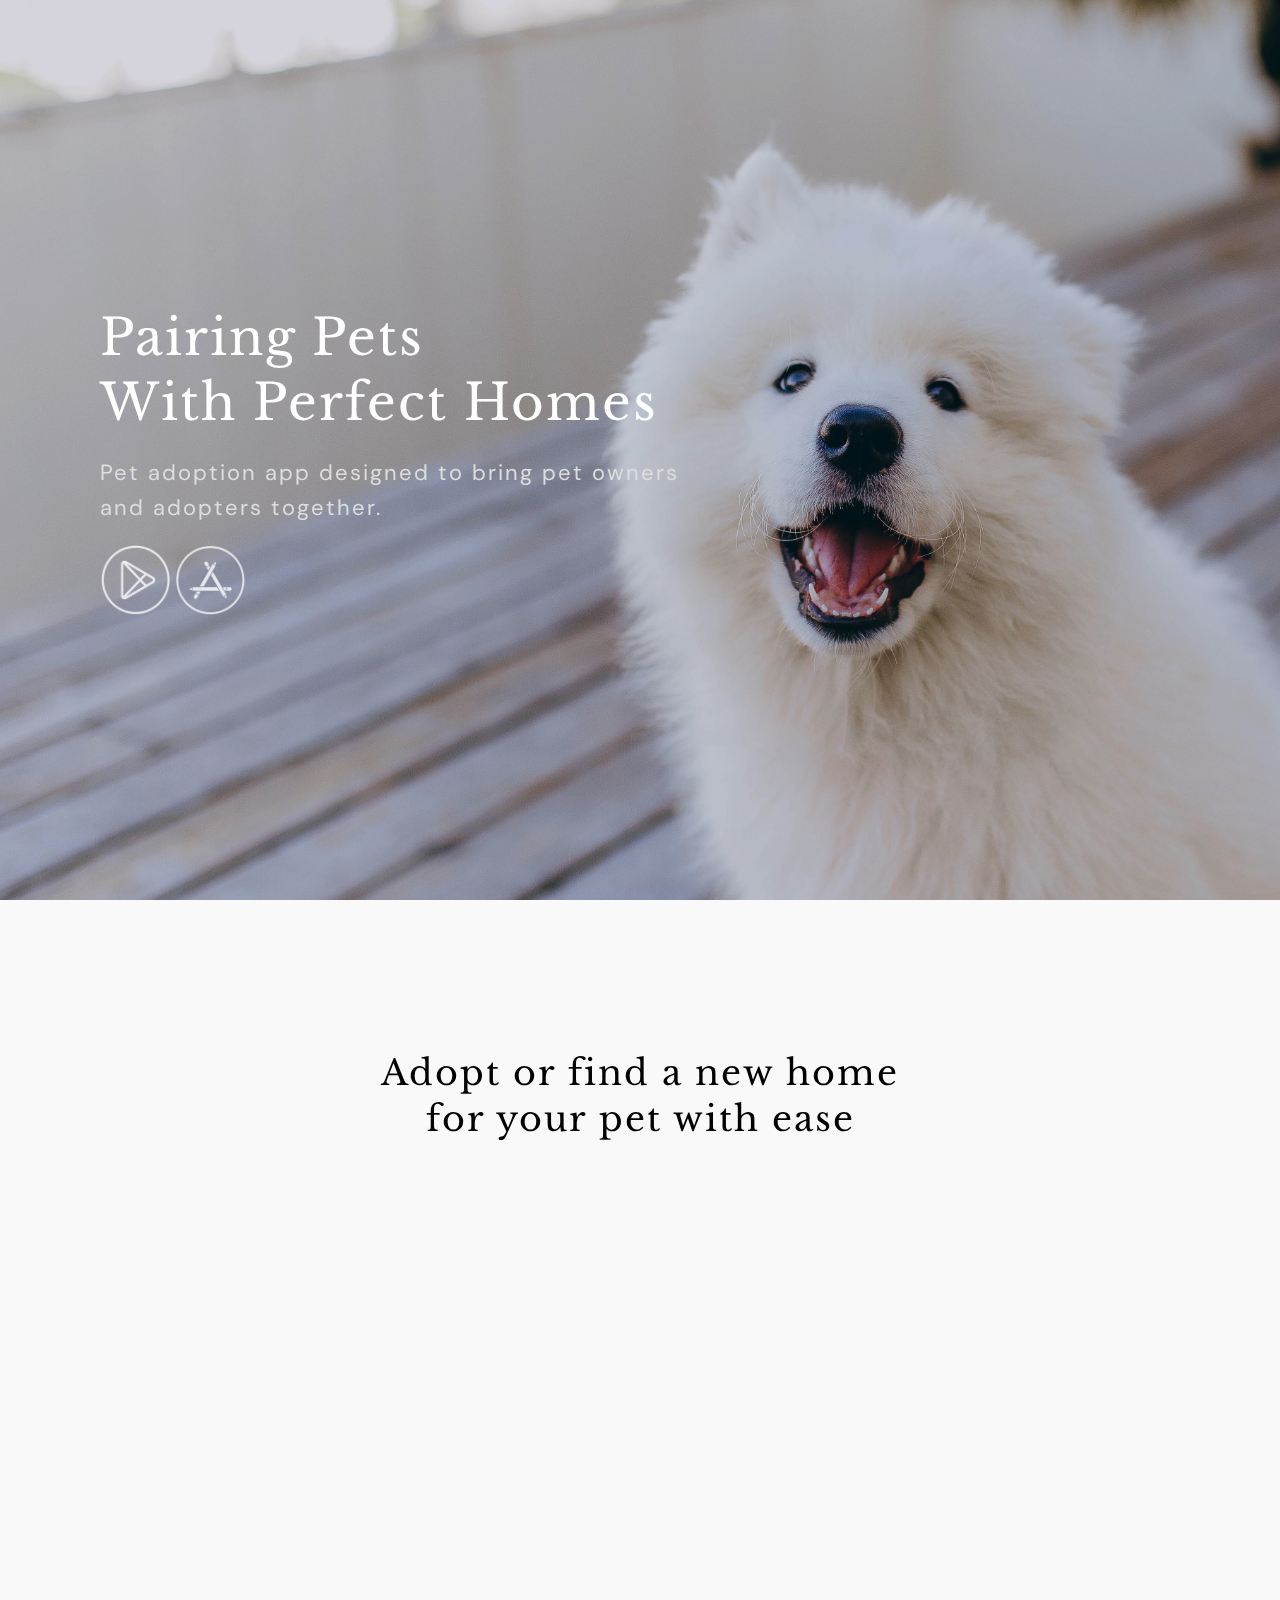
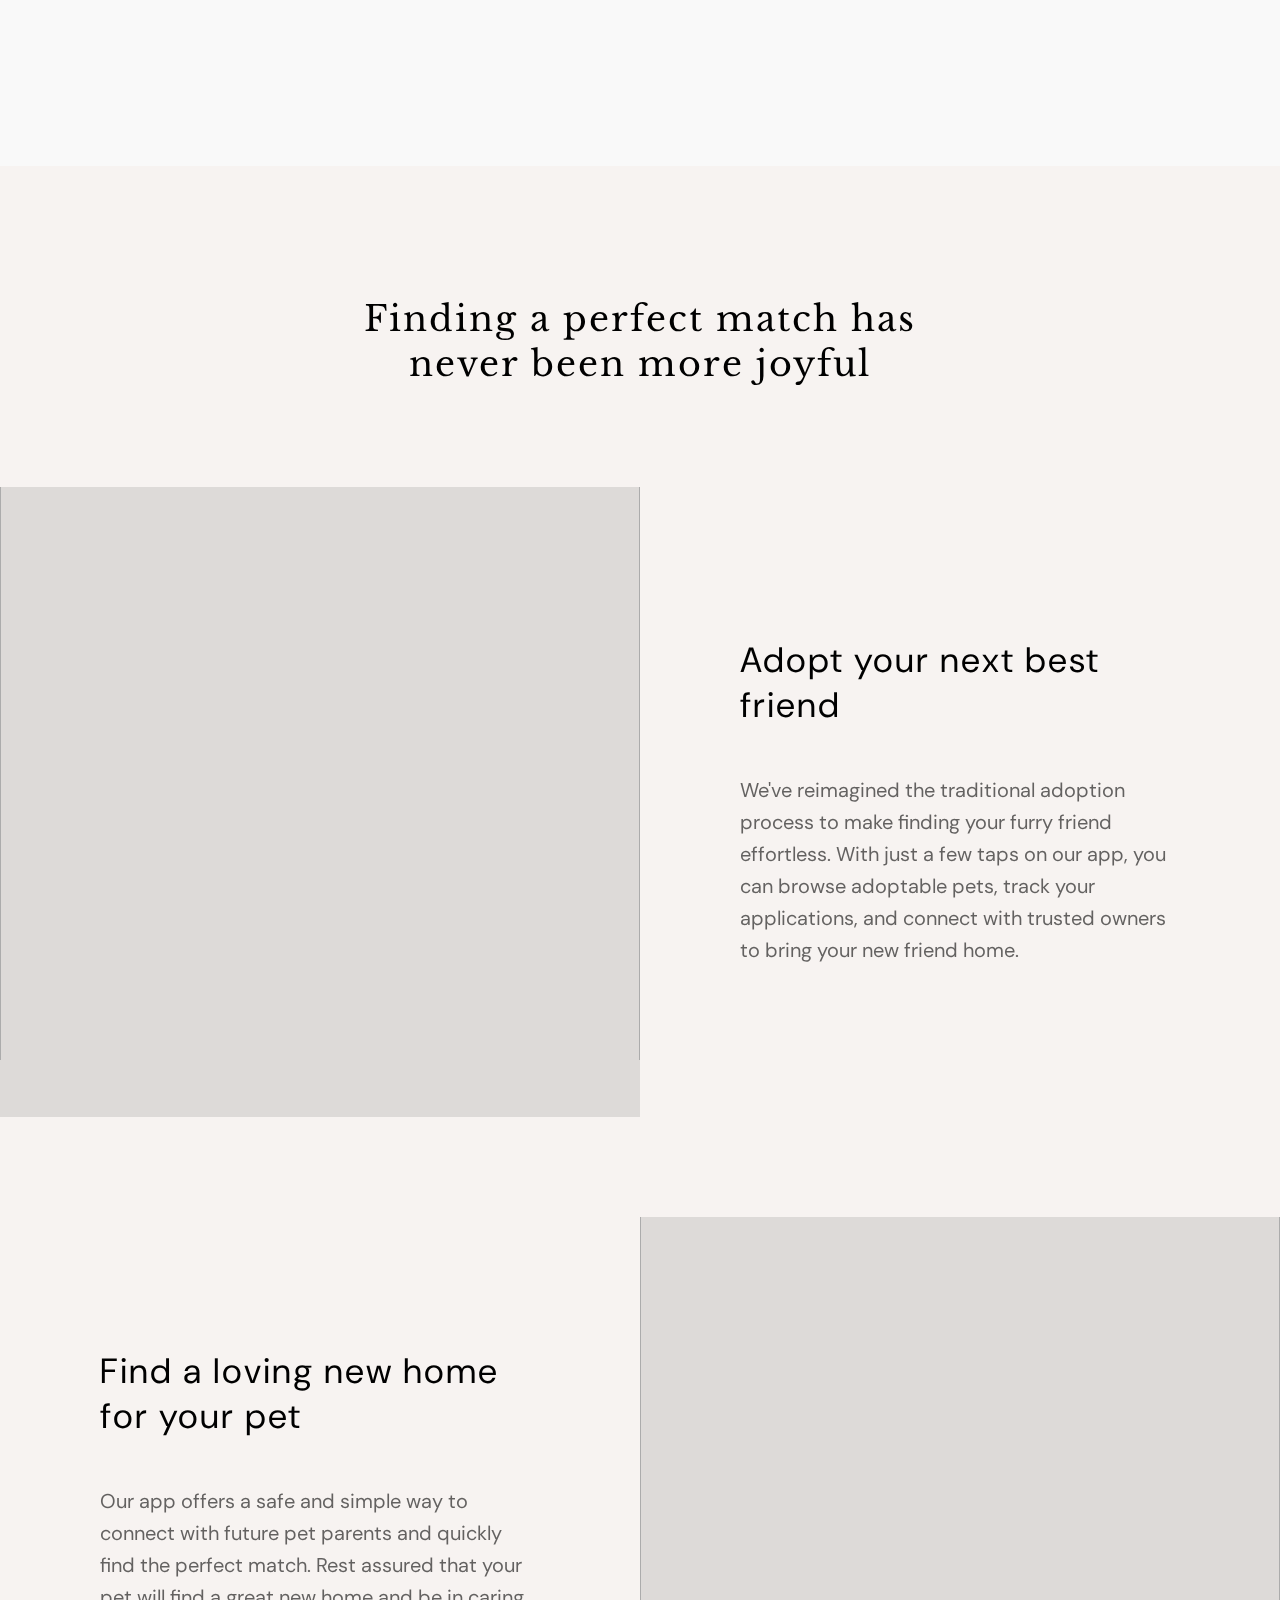
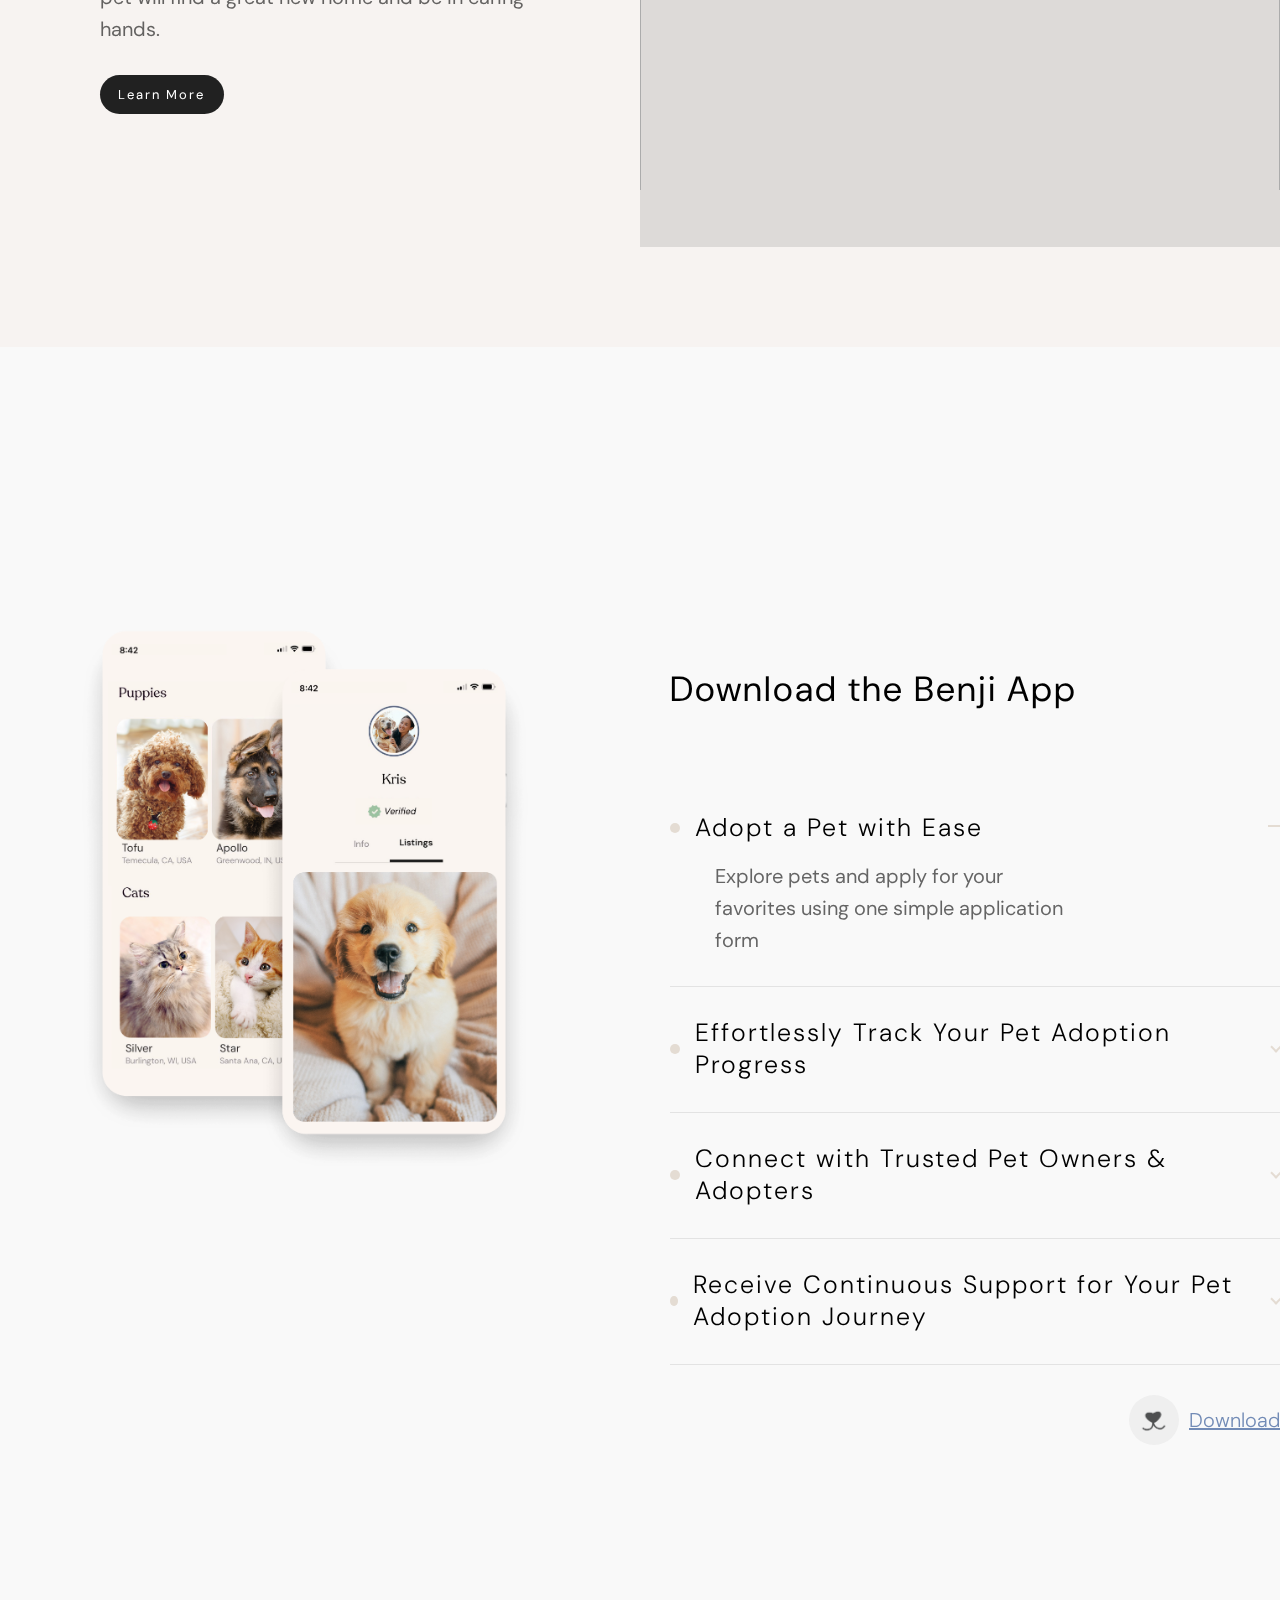
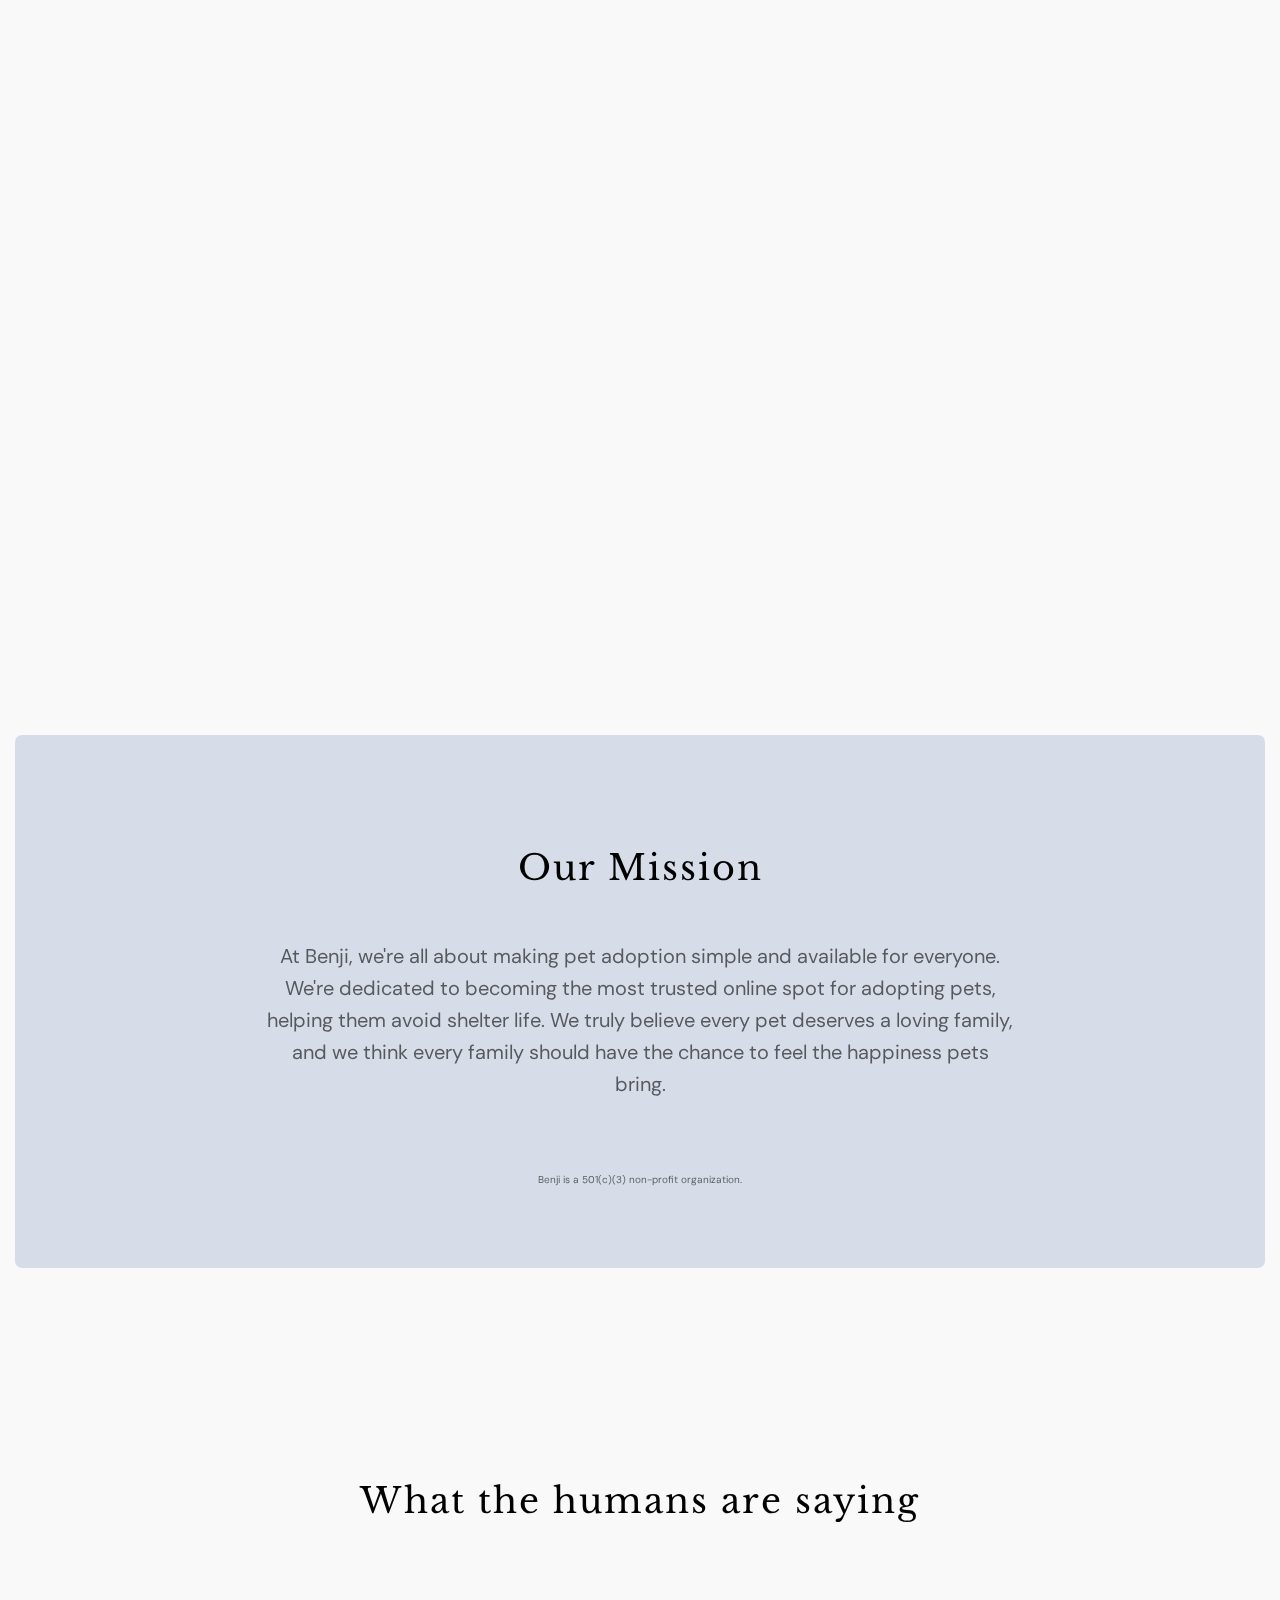
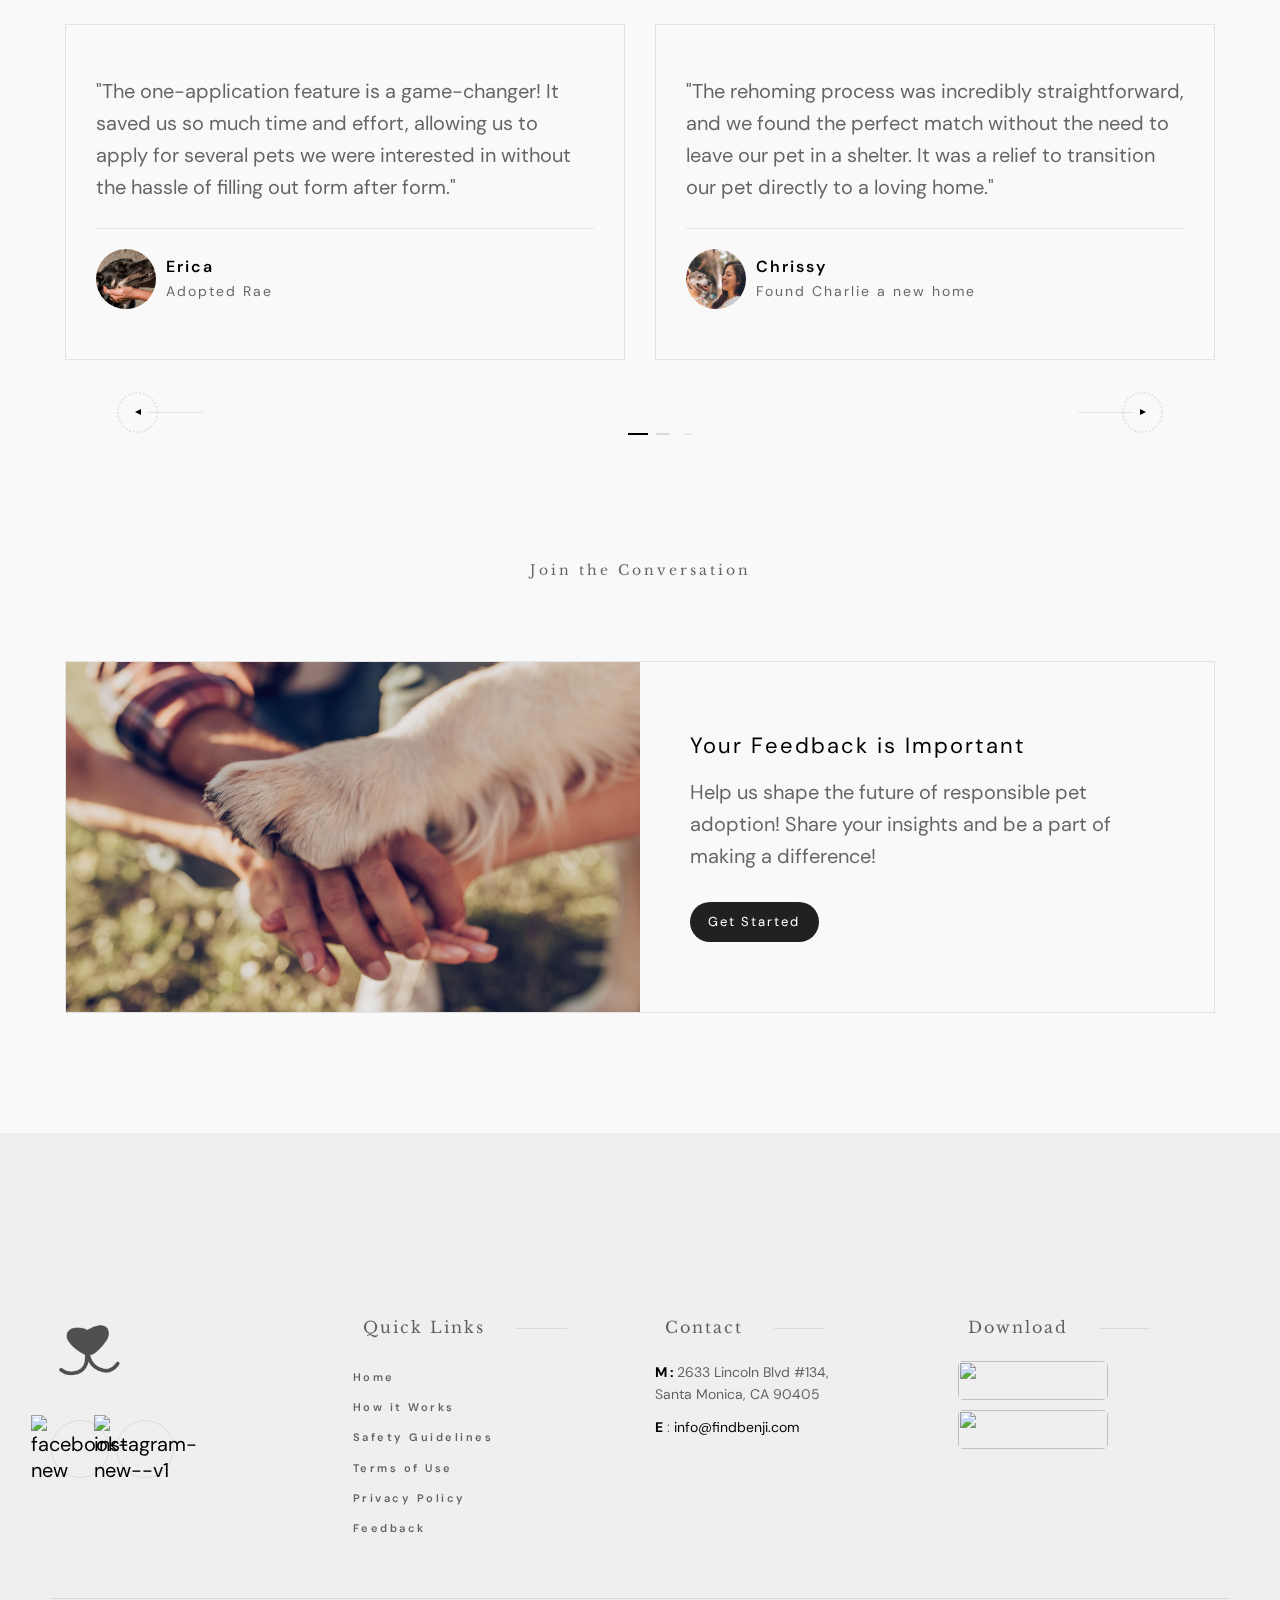
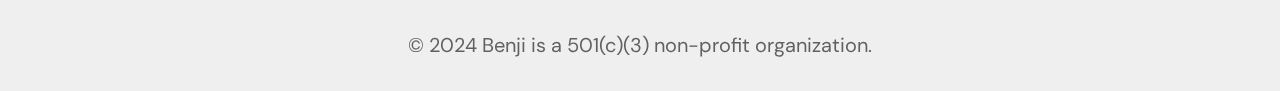
==== commit 04ded438: "Update index.html" ====
--- a/index.html
+++ b/index.html
@@ -281,18 +281,18 @@
                             <div class="accordion__answer tab-description  " role="tabpanel" data-tab="3">
                                 <p>Access a free pet adoption agreement to ensure a smooth and formal transition</p></div>
                         </div>
-                        <div class="dsn-def-btn dsn-icon-heading-color align-self-end justify-self-end ">
-				  <a  class="mt-20" href="https://play.google.com/store/apps/details?id=com.benji&hl=en_US&gl=US&pli=1" target="_blank" rel="noopener noreferrer"><img class="custom-logo logo-dark" src="assets/g2.png"
-                                  alt="Benji" style="width: 60px;"/></a>
-                                  <a  class="mt-20" href="https://apps.apple.com/us/app/benji-adopt-rehome-pets/id1541873425"  target="_blank" rel="noopener noreferrer" > <img class="custom-logo logo-dark" src="assets/a2.png"
-                                alt="Benji" style="width: 60px;"/></a>
+                        <div class="dsn-def-btn dsn-icon-heading-color align-self-end justify-self-end " style="flex-direction:row">
+<!-- 				  <a  class="mt-20" href="https://play.google.com/store/apps/details?id=com.benji&hl=en_US&gl=US&pli=1" target="_blank" rel="noopener noreferrer"><img class="custom-logo logo-dark" src="assets/g2.png" -->
+<!--                                   alt="Benji" style="width: 60px;"/></a> -->
+<!--                                   <a  class="mt-20" href="https://apps.apple.com/us/app/benji-adopt-rehome-pets/id1541873425"  target="_blank" rel="noopener noreferrer" > <img class="custom-logo logo-dark" src="assets/a2.png" -->
+<!--                                 alt="Benji" style="width: 60px;"/></a> -->
 				
-<!--                             <a class="dsn-btn dsn-border border-color-default  background-section effect-ajax effect-ajax  move-circle has-icon-left" -->
-<!--                             href="https://linktr.ee/benjipetadoption"  target="_blank" rel="noopener noreferrer" -->
-<!--                                data-dsn="parallax"> <span -->
-<!--                                     class="dsn-icon dsn-bg-before btn-icon-left heading-color z-index-1"><img class="custom-logo logo-dark" src="assets/logo2.png" -->
-<!--                                     alt="Benji" style="padding: 10px;"/></span><span -->
-<!--                                     class="p-relative  z-index-1" style="color:#728bb6!important;font-weight:300; text-decoration-line: underline;">Download</span> </a> -->
+                            <a class="dsn-btn dsn-border border-color-default  background-section effect-ajax effect-ajax  move-circle has-icon-left"
+                            href="https://linktr.ee/benjipetadoption"  target="_blank" rel="noopener noreferrer" 
+                               data-dsn="parallax"> <span 
+                                    class="dsn-icon dsn-bg-before btn-icon-left heading-color z-index-1"><img class="custom-logo logo-dark" src="assets/logo2.png" 
+                                    alt="Benji" style="padding: 10px;"/></span><span 
+                                    class="p-relative  z-index-1" style="color:#728bb6!important;font-weight:300; text-decoration-line: underline;">Download</span> </a> 
                         </div>
                     </div>
                     
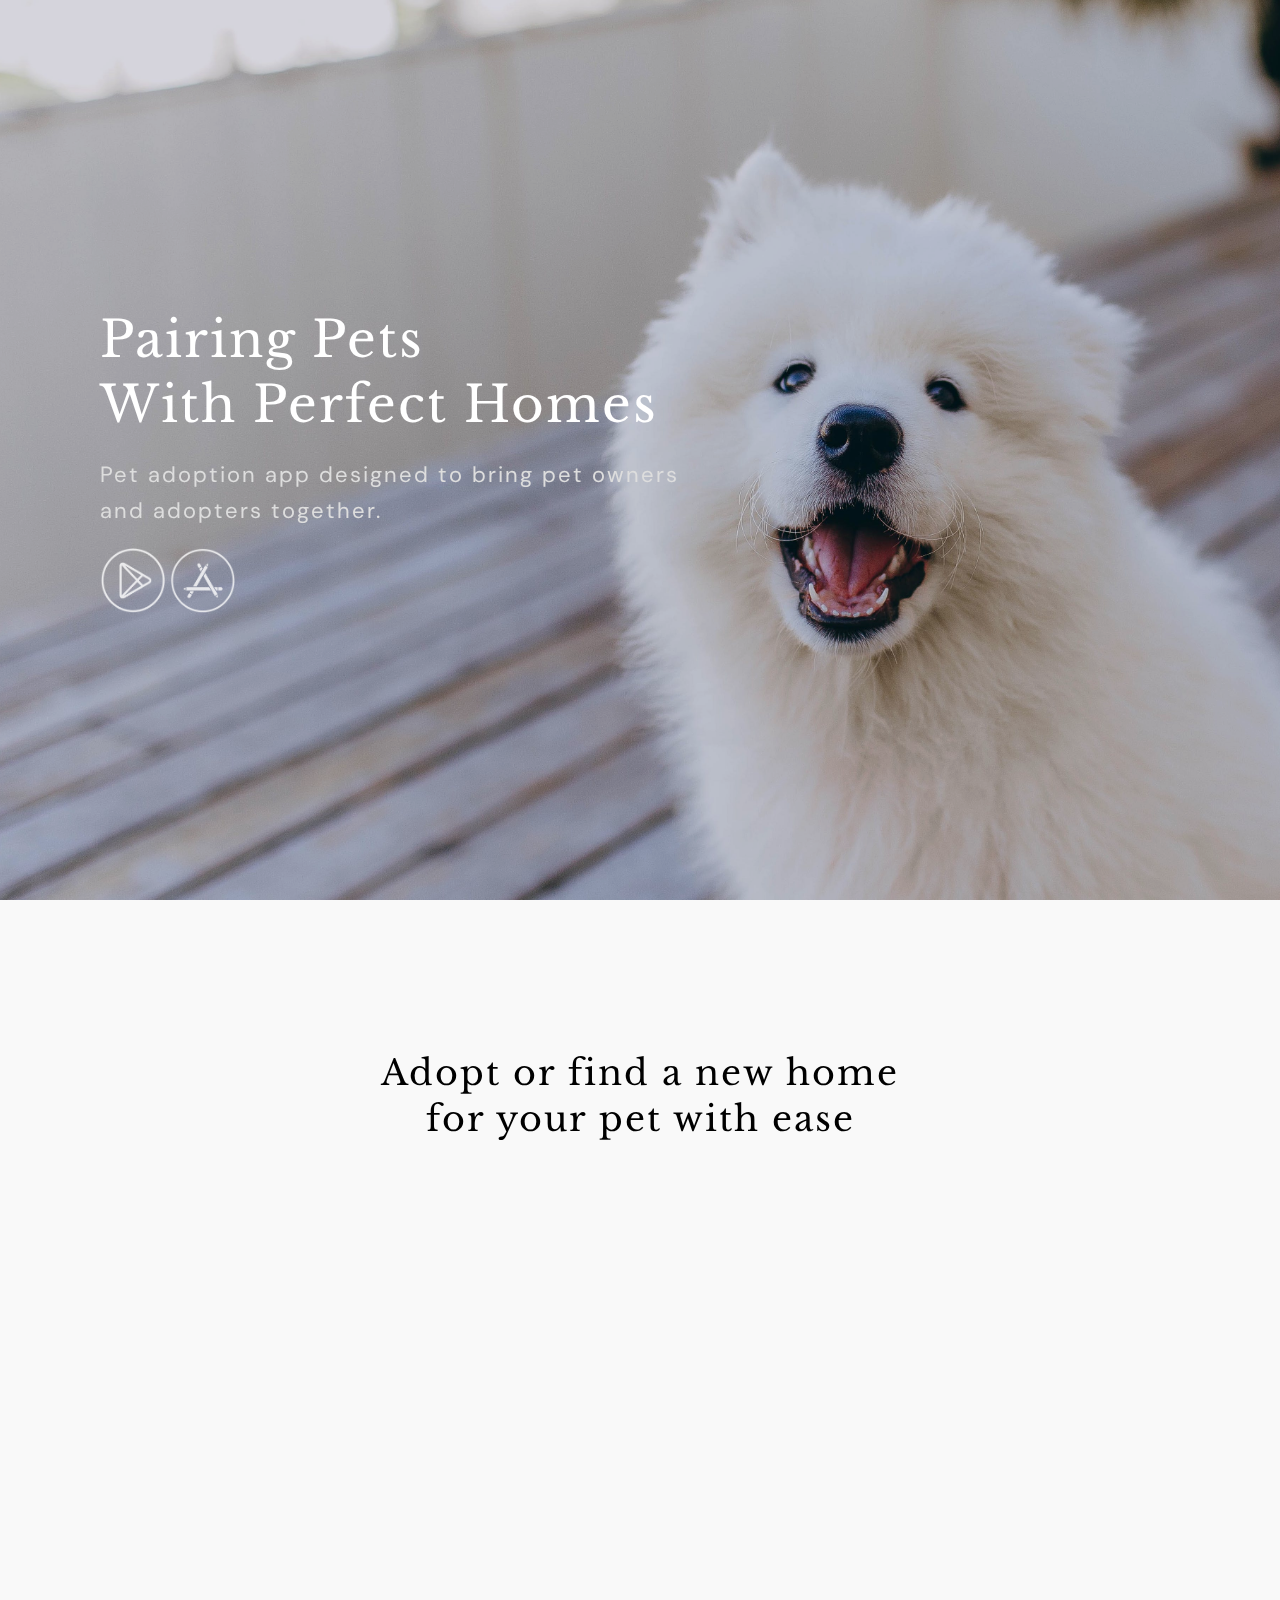
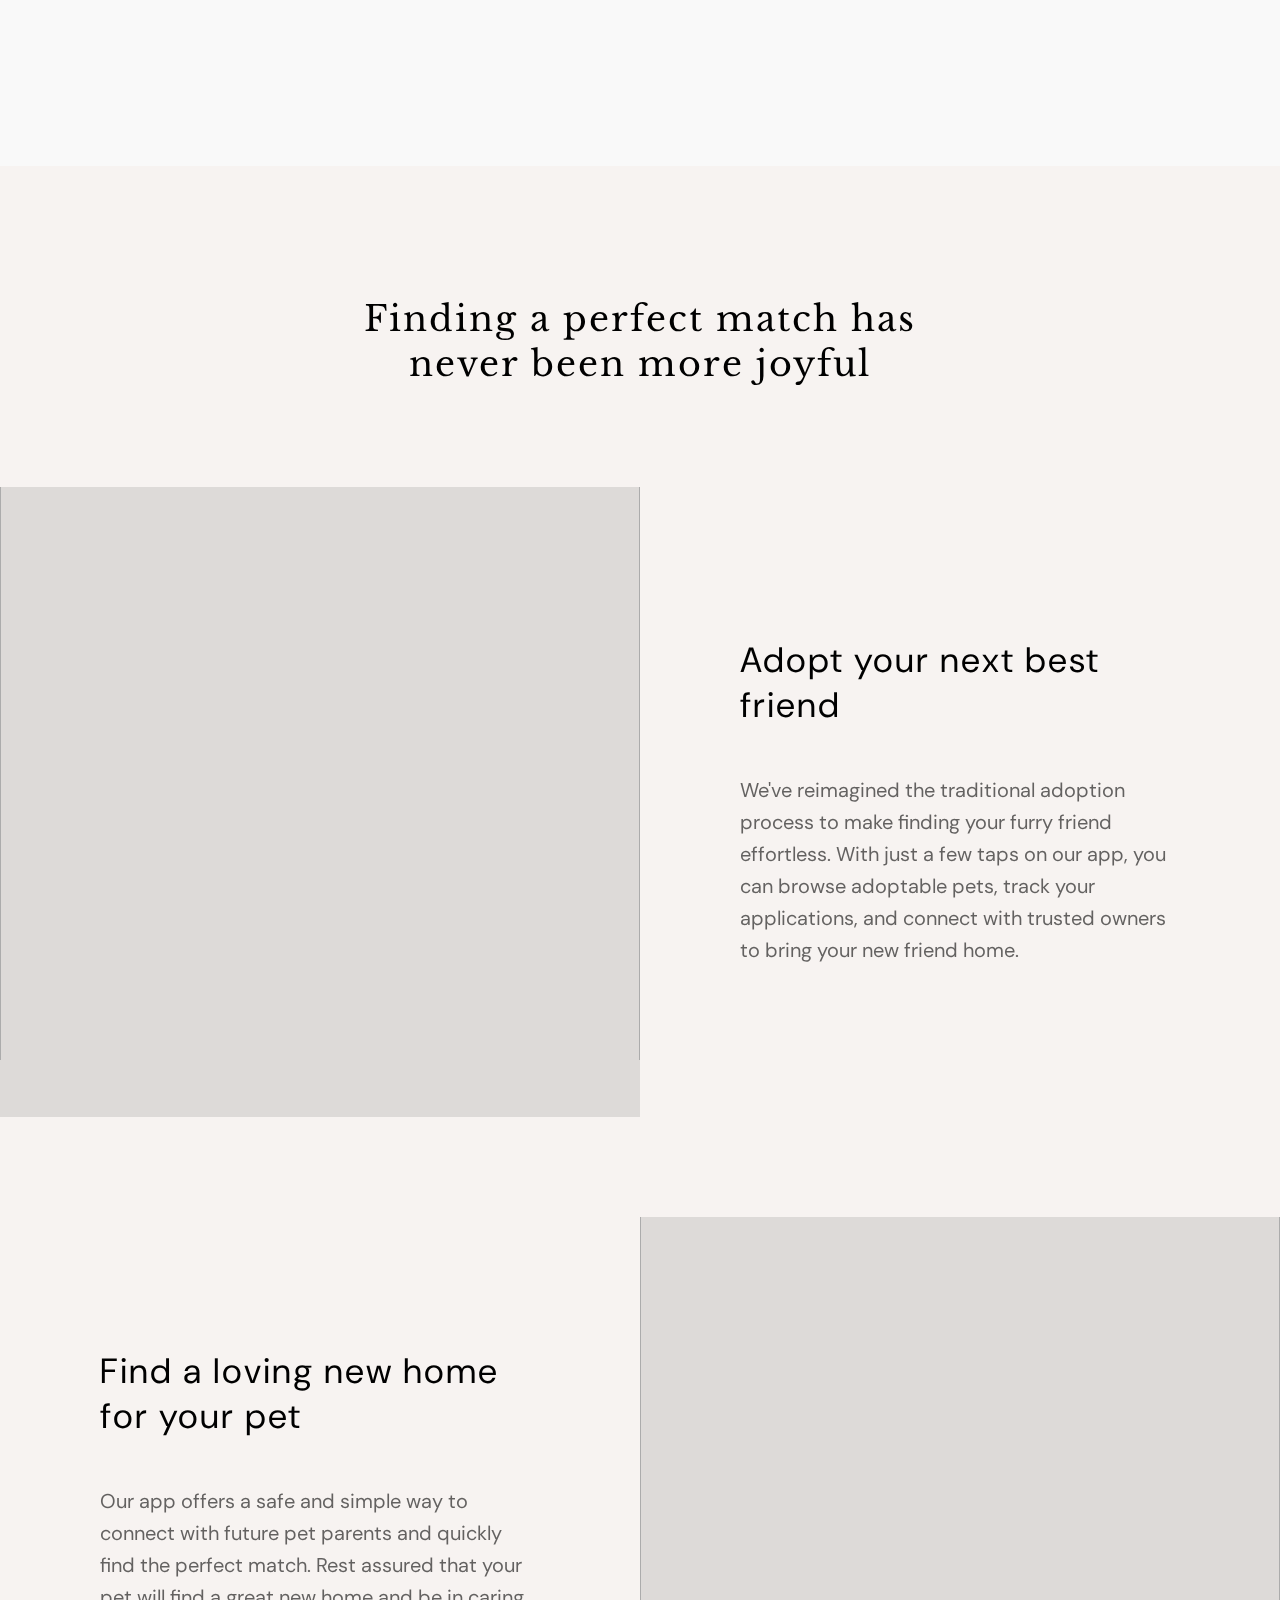
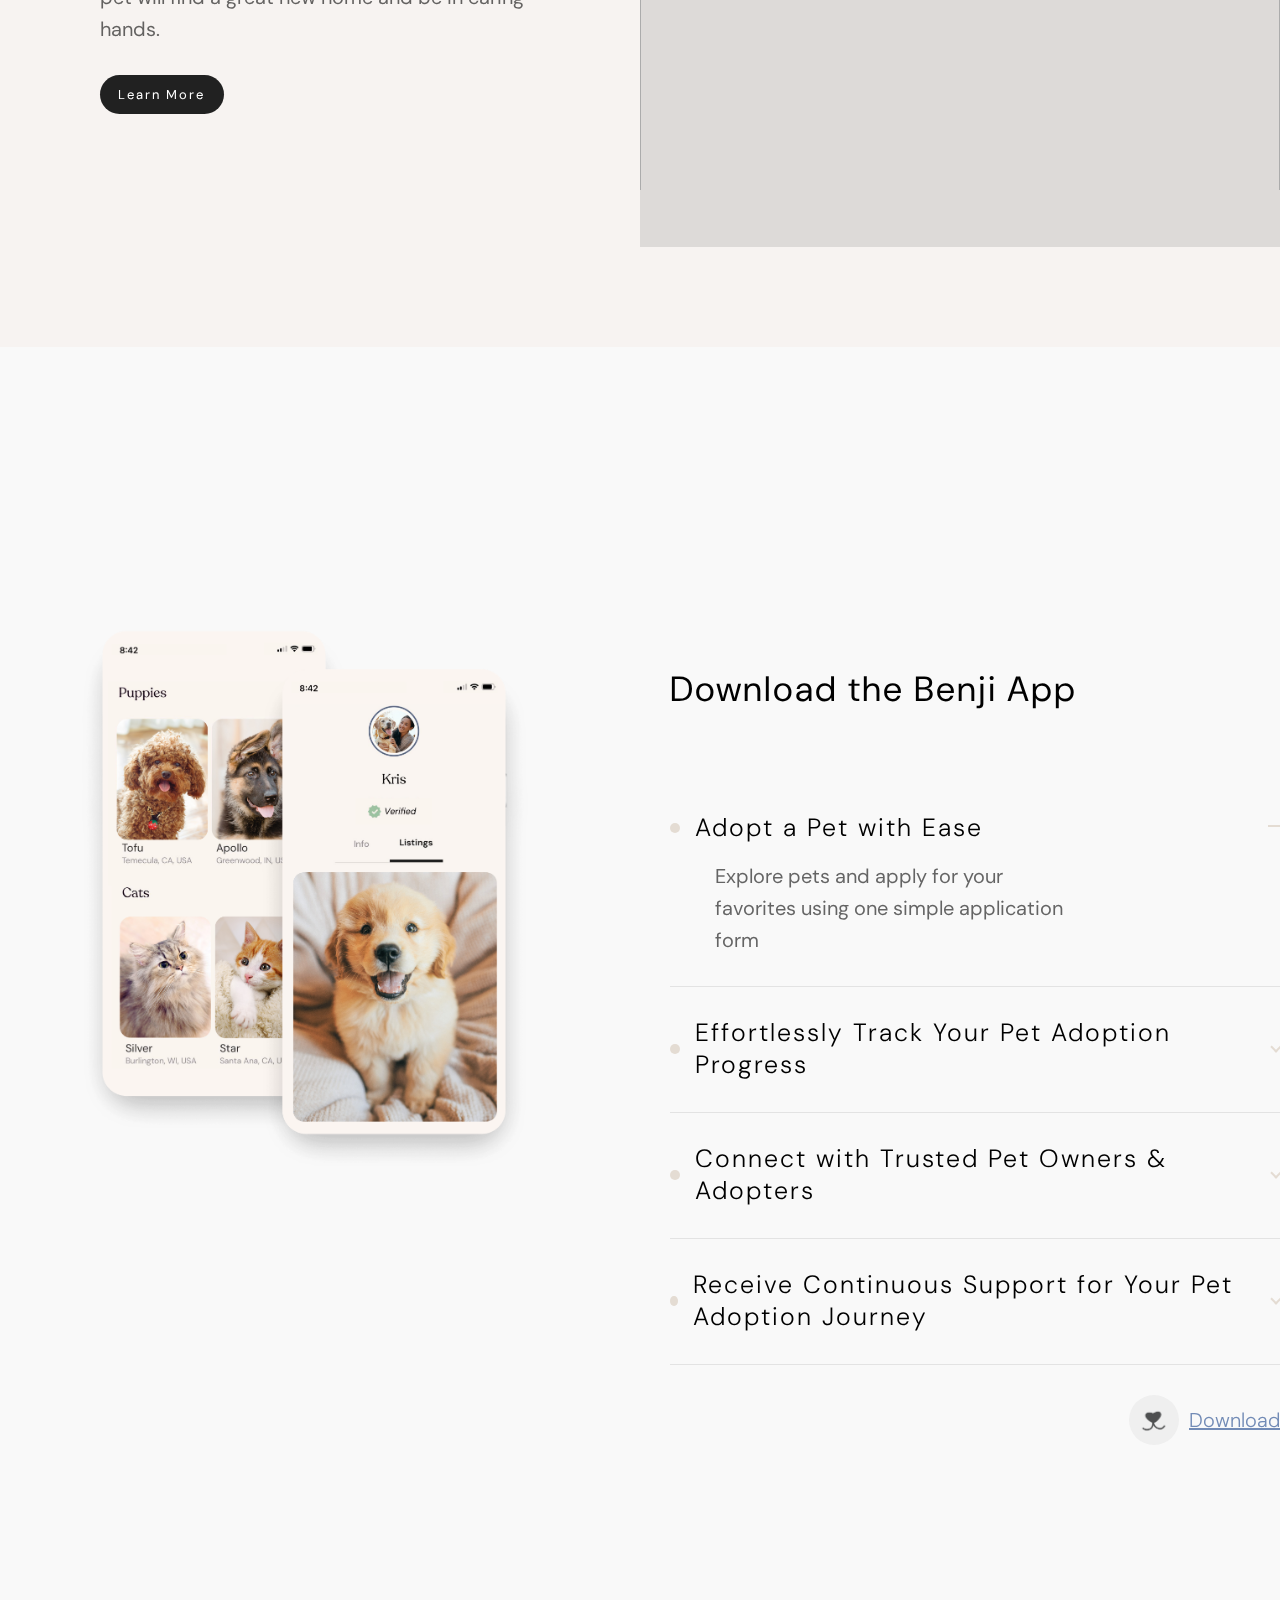
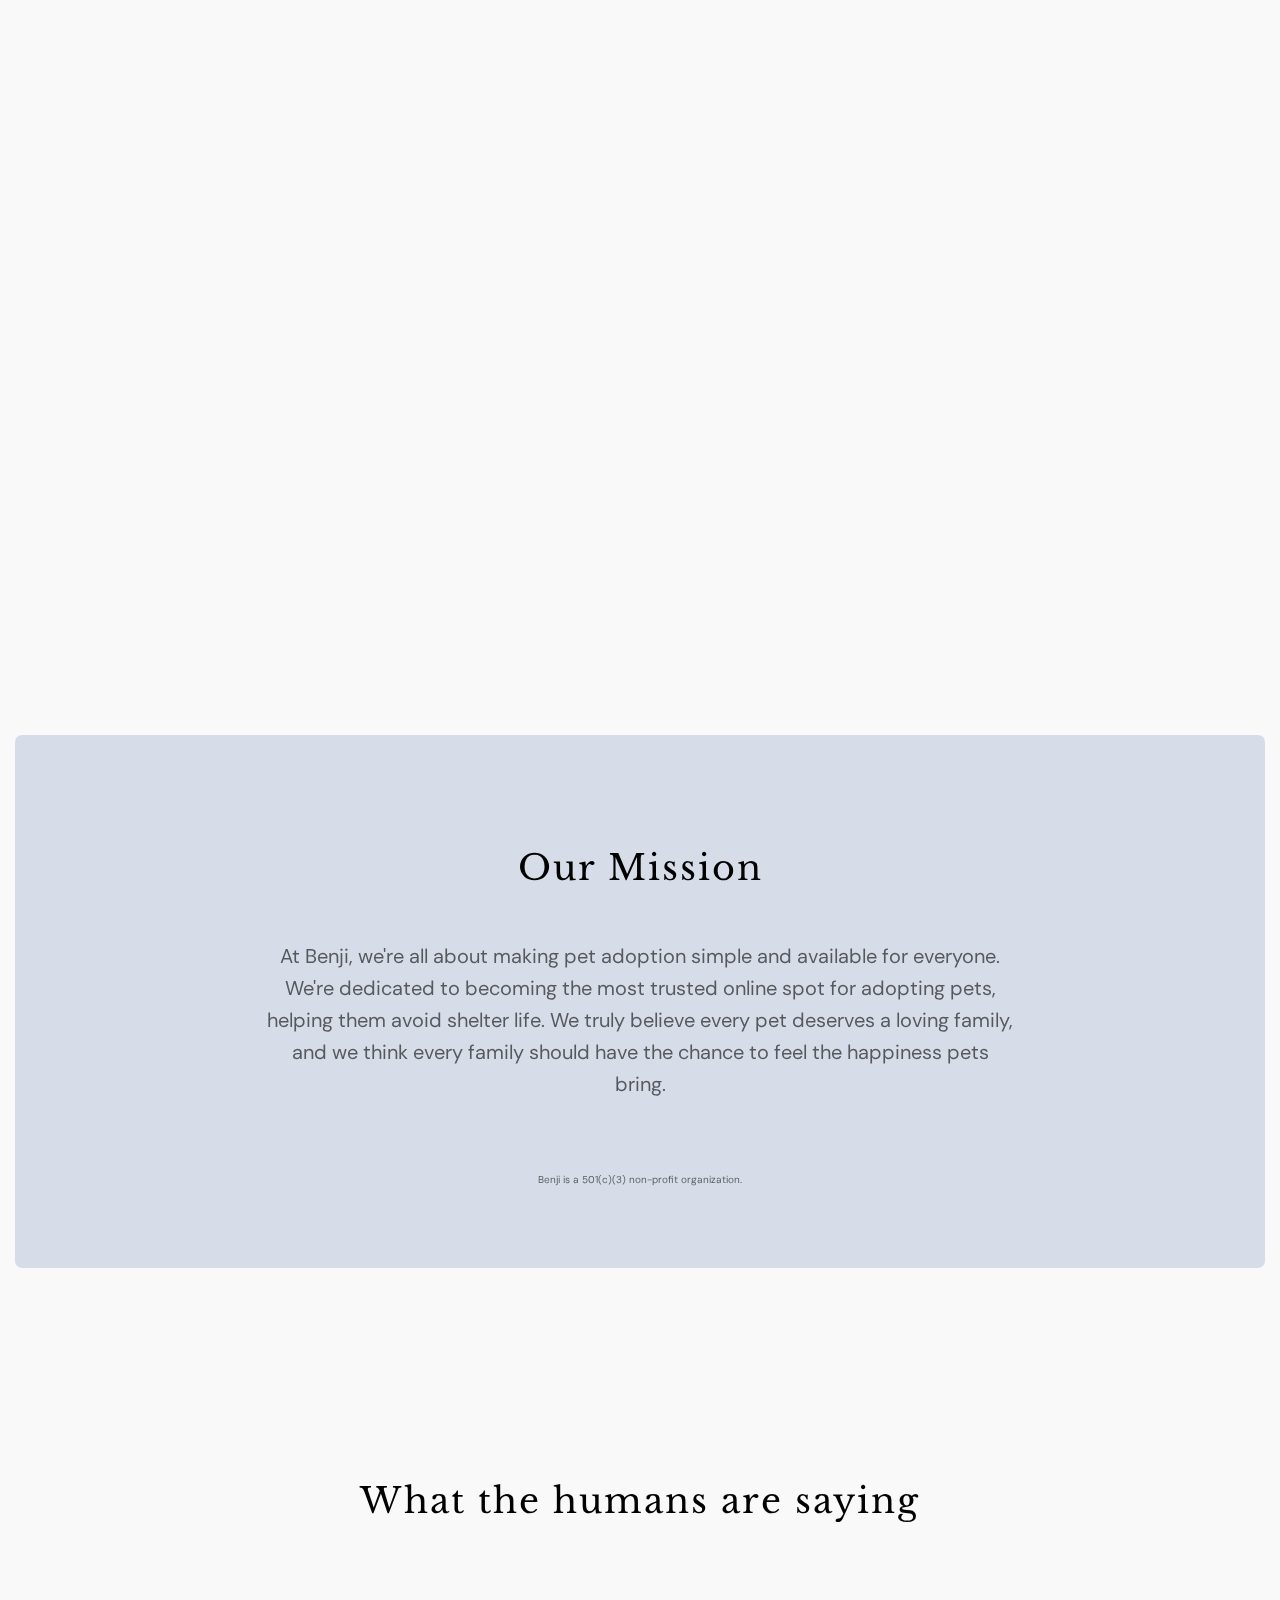
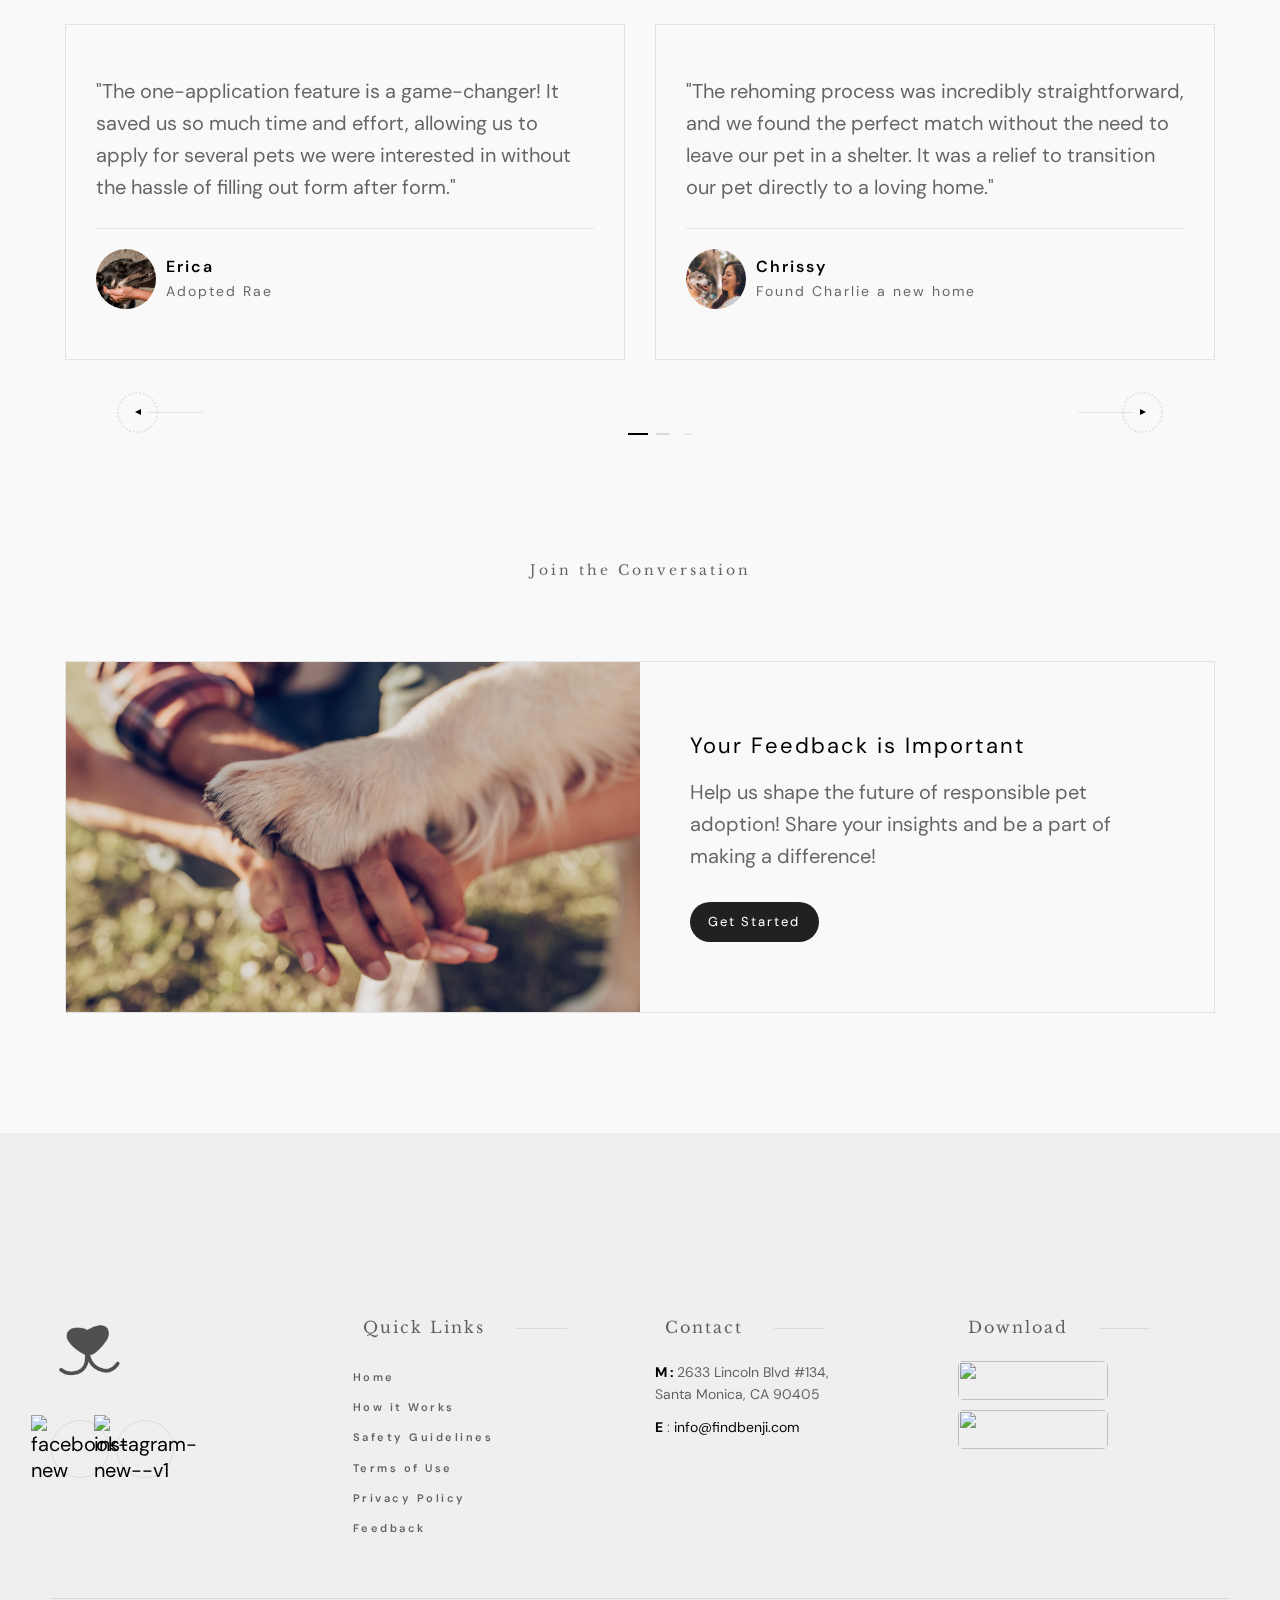
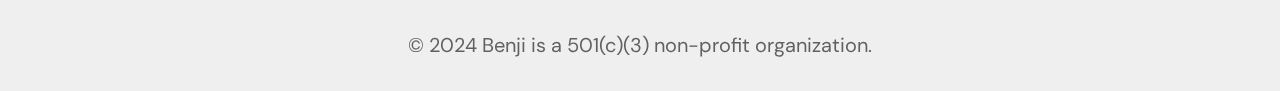
==== commit 3f72eb70: "Update index.html" ====
--- a/index.html
+++ b/index.html
@@ -73,9 +73,9 @@
                                 bring pet owners and adopters together. 
                              </p>    
 				  <a  class="mt-20" href="https://play.google.com/store/apps/details?id=com.benji&hl=en_US&gl=US&pli=1" target="_blank" rel="noopener noreferrer"><img class="custom-logo logo-dark" src="assets/g.png"
-                                  alt="Benji" style="width: 70px;"/></a>
+                                  alt="Benji" style="width:65px;"/></a>
                                   <a  class="mt-20" href="https://apps.apple.com/us/app/benji-adopt-rehome-pets/id1541873425"  target="_blank" rel="noopener noreferrer" > <img class="custom-logo logo-dark" src="assets/a.png"
-                                alt="Benji" style="width: 70px;"/></a>
+                                alt="Benji" style="width:65px;"/></a>
                         </div>
                     </div>
                 </div>
